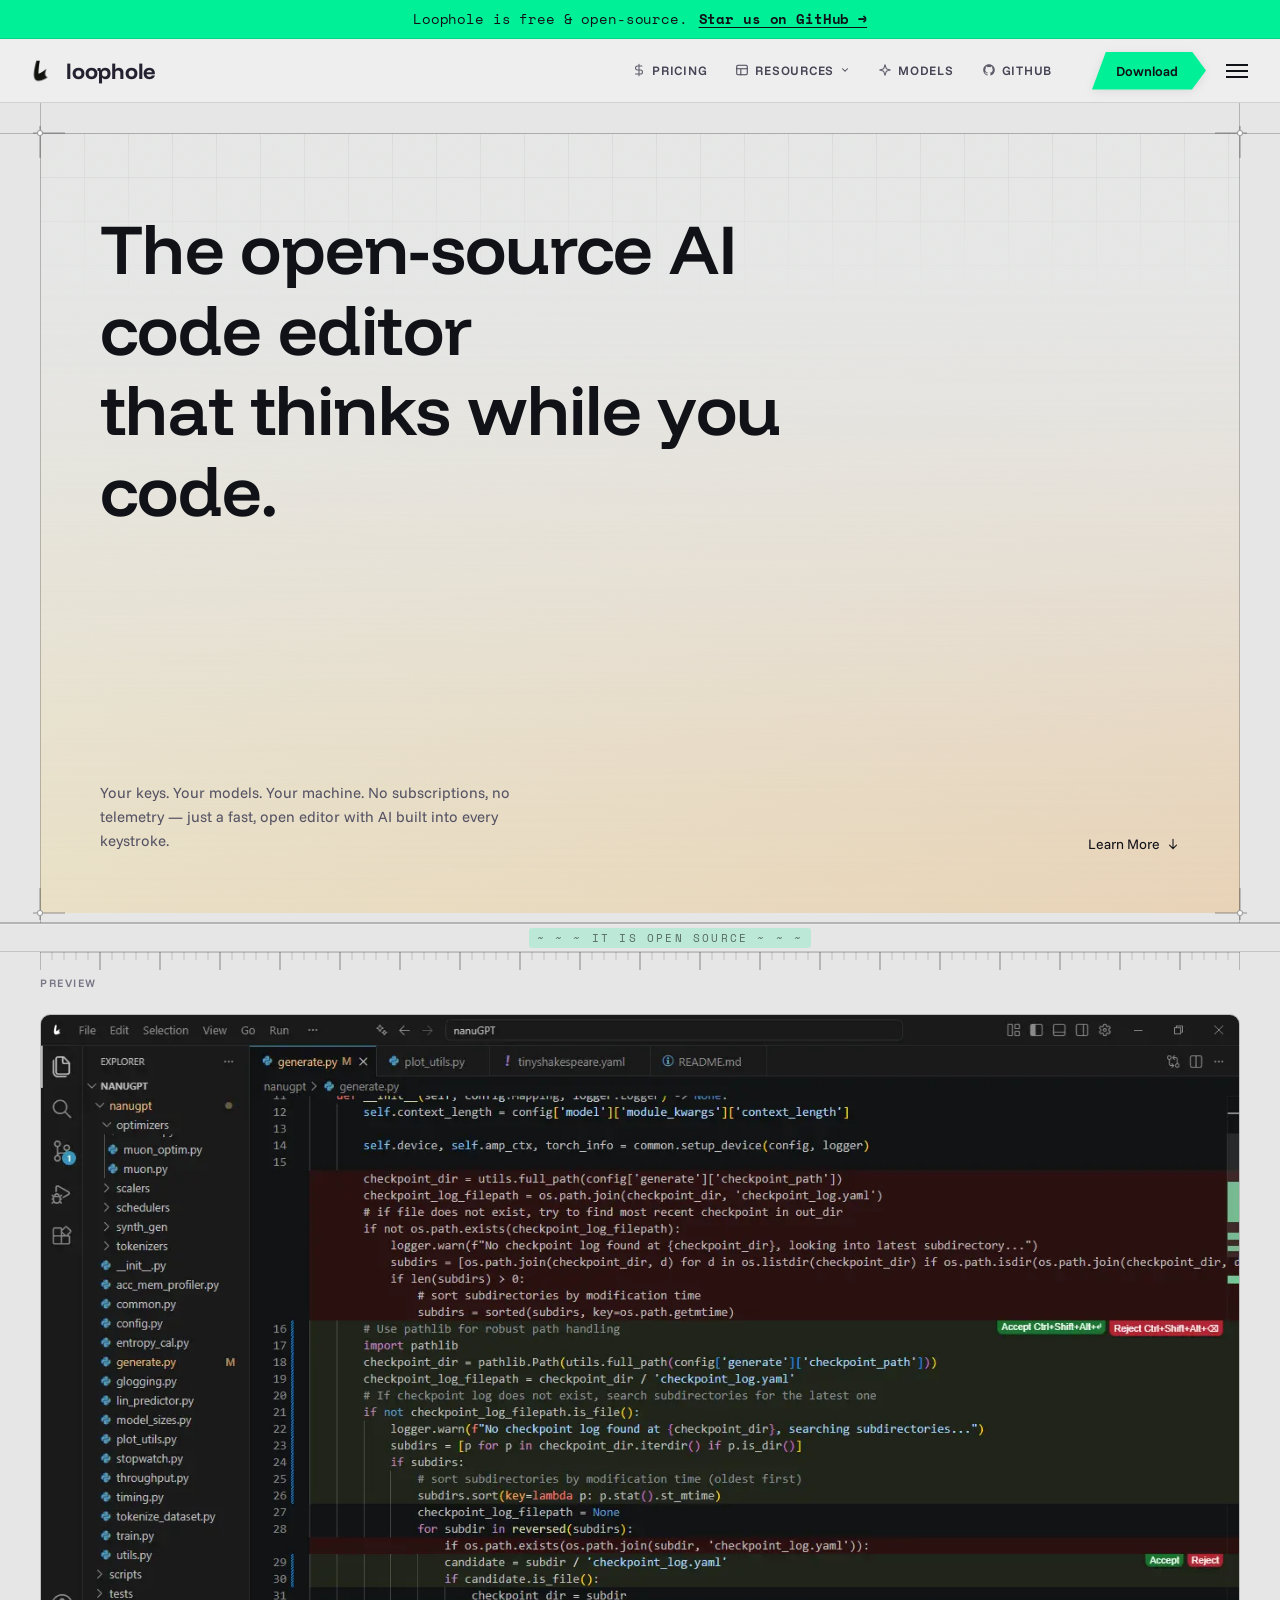
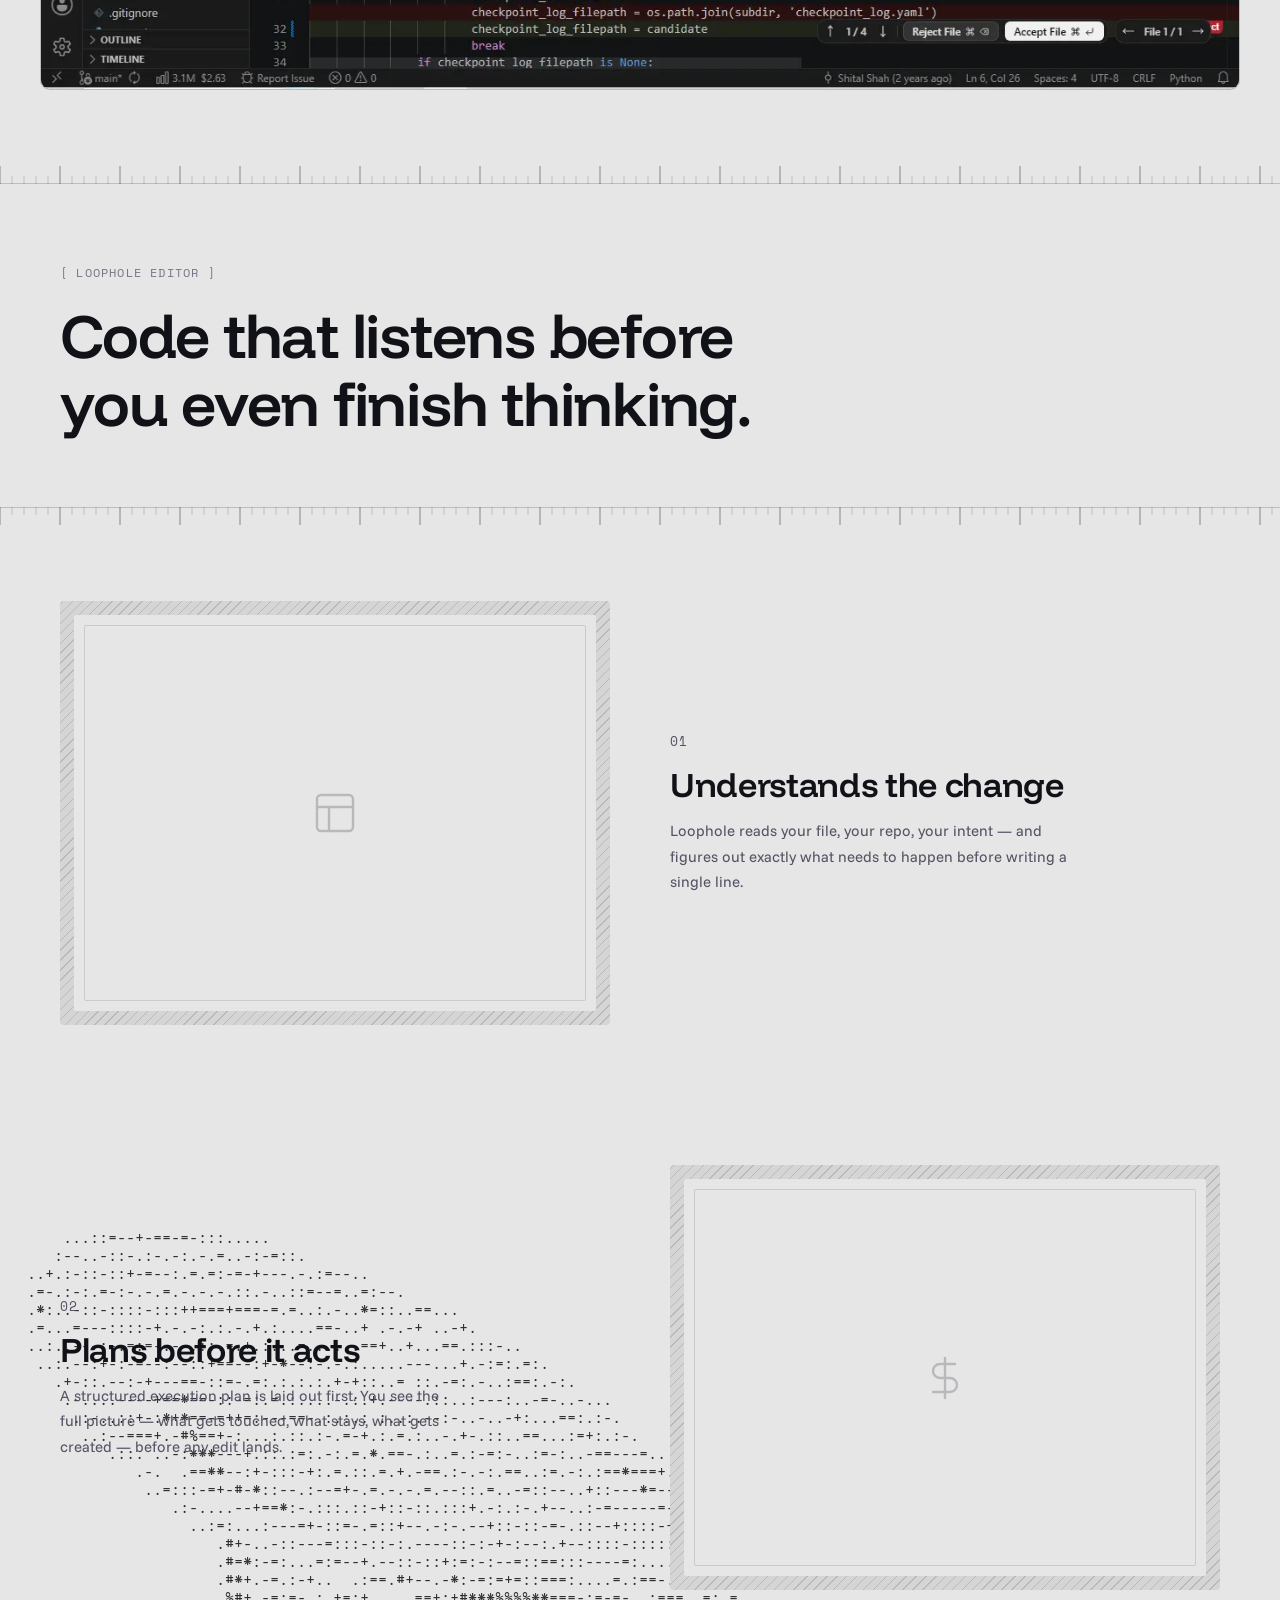
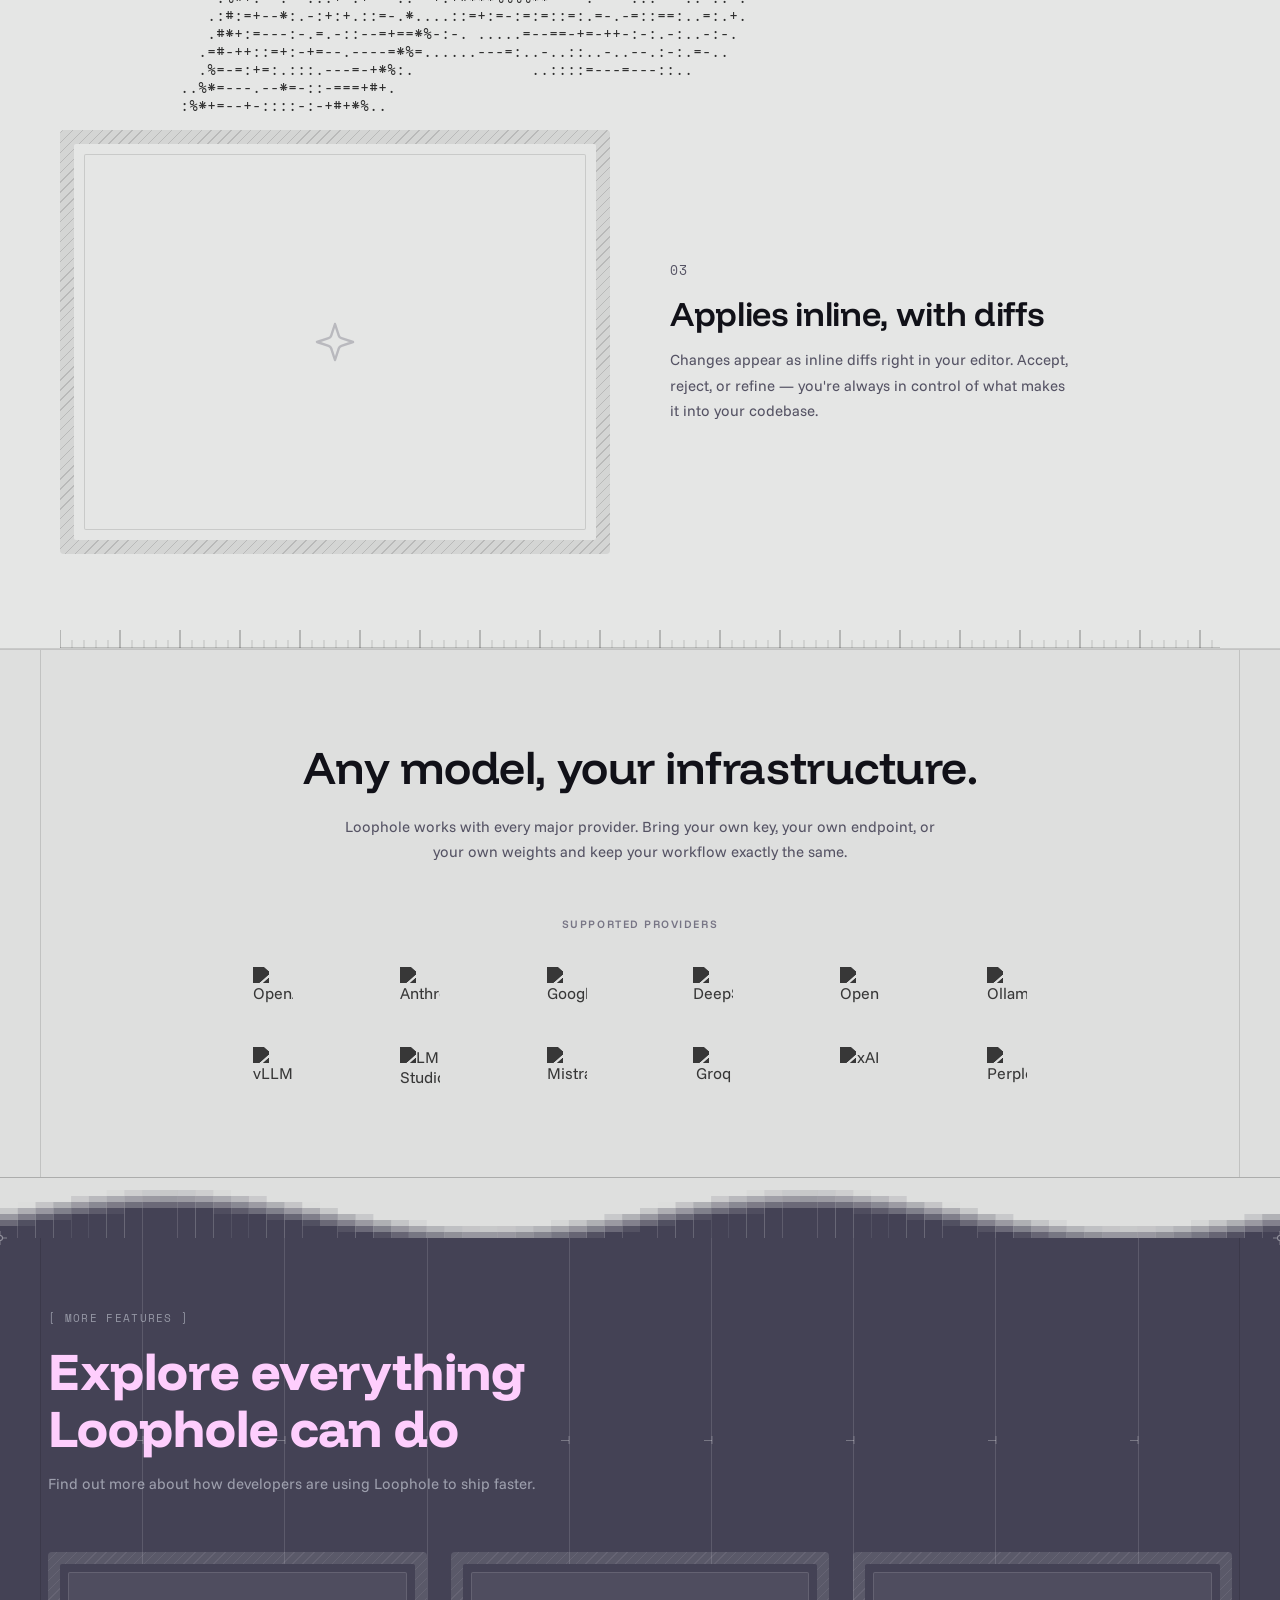
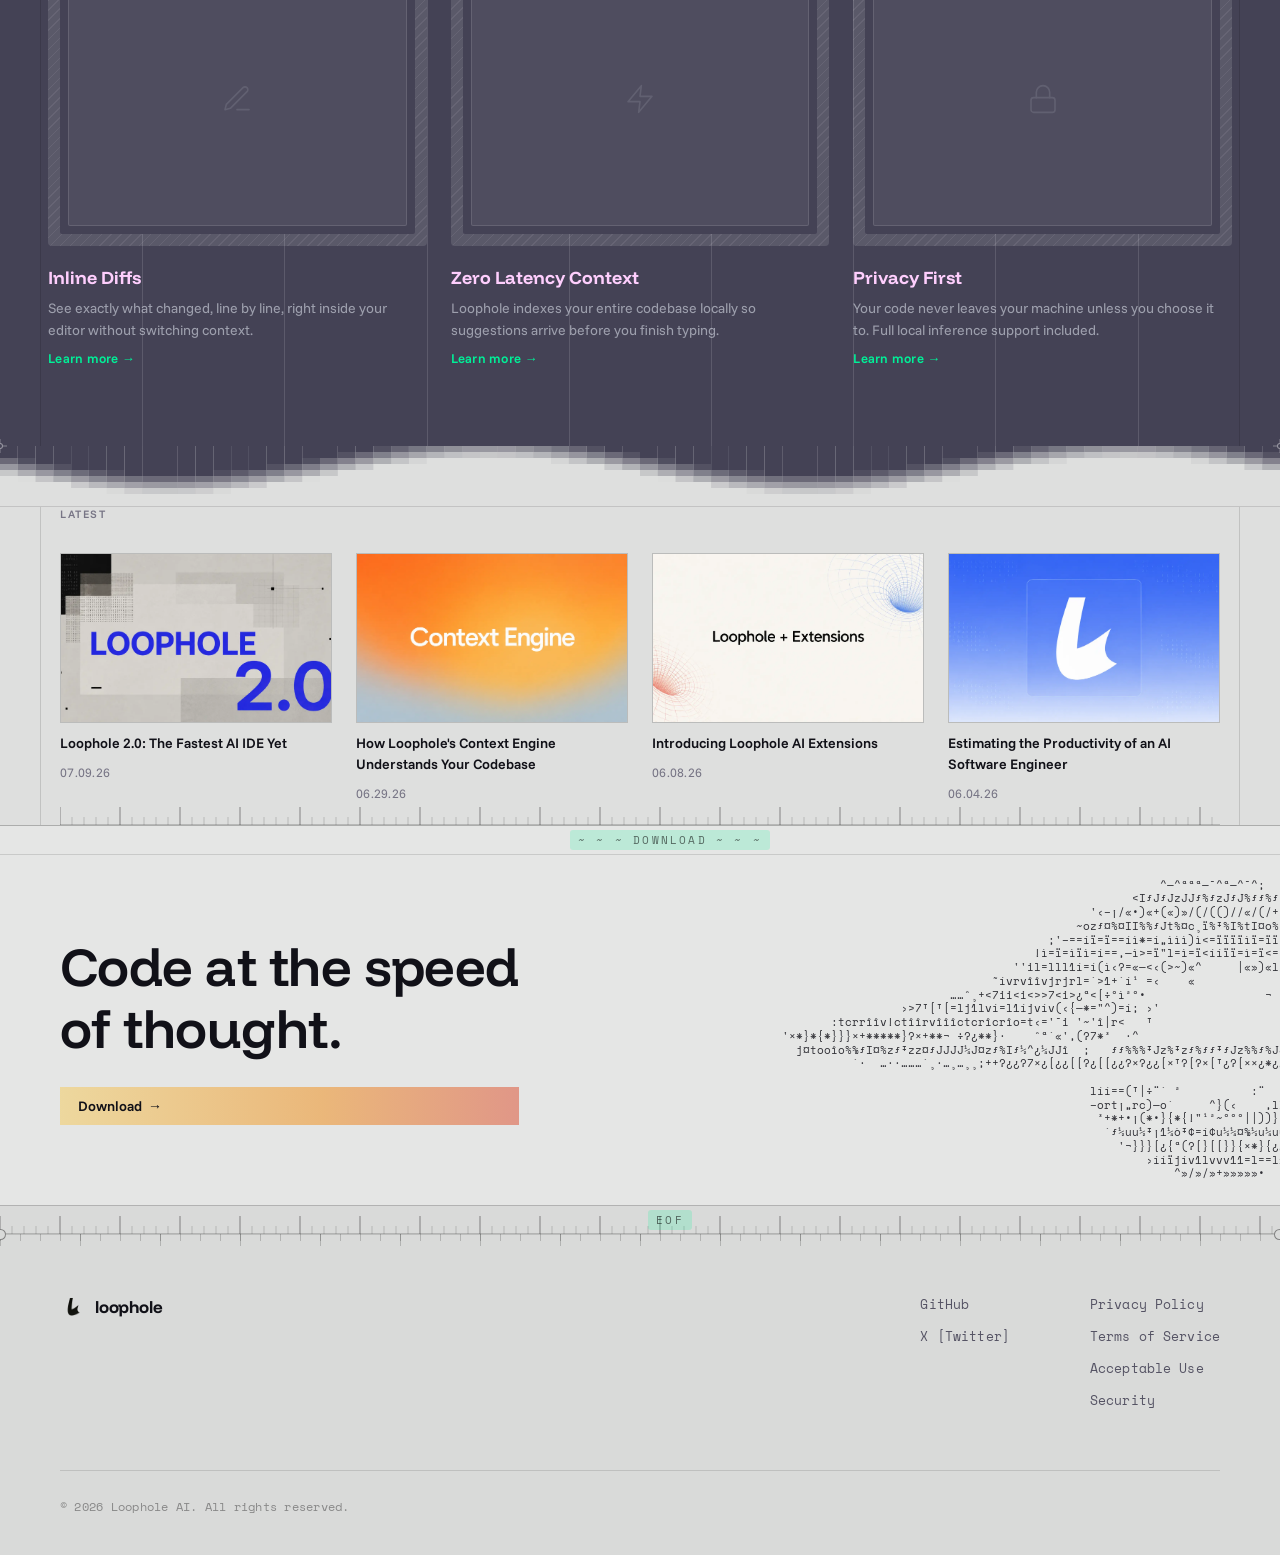
==== index.html @ 291ef9d6 "Last Sync: 2026-08-21 07:03 (Mobile)" ====
<!DOCTYPE html>
<html lang="en">
<head>
<meta charset="UTF-8">
<meta name="viewport" content="width=device-width, initial-scale=1.0">
<title>Loophole — The Open-Source AI Code Editor</title>
<meta name="description" content="Loophole is a free, open-source AI code editor built on top of Void. Inline diffs, Plan & Execution modes, multi-model support, custom rules and skills — no vendor lock-in.">
<link rel="icon" href="assets/logo/logo.png" type="image/png">
    <link rel="preconnect" href="https://fonts.googleapis.com">
<link rel="preconnect" href="https://fonts.gstatic.com" crossorigin>
<link href="https://fonts.googleapis.com/css2?family=Funnel+Display:wght@400;500;600;700&family=Funnel+Sans:ital,wght@0,300;0,400;0,500;0,600;1,400&family=Space+Mono:wght@400;700&display=swap" rel="stylesheet">
<link rel="stylesheet" href="css/global.css">
<link rel="stylesheet" href="css/index.css">
<link rel="stylesheet" href="css/rulers.css">
</head>
<body>

  <header>
    <div class="announce">
      <div class="announce-inner">
        <span>Loophole is free &amp; open-source. <a href="https://github.com/loophole-ai/loophole-ide" target="_blank">Star us on GitHub &rarr;</a></span>
      </div>
    </div>

    <nav>
      <div class="brand">
        <span class="mark">
          <img src="assets/logo/logo.png" alt="Loophole logo">
        </span>
        loophole
      </div>

      <ul class="nav-links">
        <li>
          <a href="pricing.html">
            <svg width="14" height="14" viewBox="0 0 24 24" fill="none" stroke="currentColor" stroke-width="2" stroke-linecap="round" stroke-linejoin="round"><path d="M12 2v20M17 5H9.5a3.5 3.5 0 0 0 0 7h5a3.5 3.5 0 0 1 0 7H6"/></svg>
            PRICING
          </a>
        </li>
        <li class="nav-dropdown">
          <button class="nav-dropdown-toggle" onclick="this.closest('.nav-dropdown').classList.toggle('open')">
            <svg width="14" height="14" viewBox="0 0 24 24" fill="none" stroke="currentColor" stroke-width="1.8" stroke-linecap="round" stroke-linejoin="round"><rect x="3" y="4" width="18" height="16" rx="2"/><path d="M3 10h18M10 10v10"/></svg>
            RESOURCES
            <svg class="chevron" width="10" height="10" viewBox="0 0 24 24" fill="none" stroke="currentColor" stroke-width="2.5" stroke-linecap="round" stroke-linejoin="round"><path d="m6 9 6 6 6-6"/></svg>
          </button>
          <ul class="nav-dropdown-menu">
            <li><a href="blog.html">
              <svg width="12" height="12" viewBox="0 0 24 24" fill="none" stroke="currentColor" stroke-width="2" stroke-linecap="round" stroke-linejoin="round"><path d="M4 6h16M4 12h16M4 18h12"/></svg>
              Blog
            </a></li>
          </ul>
        </li>
        <li>
          <a href="models.html">
            <svg width="14" height="14" viewBox="0 0 24 24" fill="none" stroke="currentColor" stroke-width="1.8" stroke-linecap="round" stroke-linejoin="round"><path d="m12 3-1.9 5.8a2 2 0 0 1-1.3 1.3L3 12l5.8 1.9a2 2 0 0 1 1.3 1.3L12 21l1.9-5.8a2 2 0 0 1 1.3-1.3L21 12l-5.8-1.9a2 2 0 0 1-1.3-1.3z"/></svg>
            MODELS
          </a>
        </li>
        <li>
          <a href="https://github.com/loophole-ai/loophole-ide" target="_blank">
            <svg width="14" height="14" viewBox="0 0 24 24" fill="currentColor"><path d="M12 2C6.477 2 2 6.477 2 12c0 4.418 2.865 8.166 6.839 9.489.5.092.682-.217.682-.482 0-.237-.009-.868-.013-1.703-2.782.604-3.369-1.34-3.369-1.34-.454-1.154-1.11-1.462-1.11-1.462-.908-.62.069-.608.069-.608 1.003.07 1.531 1.03 1.531 1.03.892 1.529 2.341 1.087 2.91.831.092-.646.35-1.086.636-1.336-2.22-.253-4.555-1.11-4.555-4.943 0-1.091.39-1.984 1.029-2.683-.103-.253-.446-1.27.098-2.647 0 0 .84-.269 2.75 1.025A9.578 9.578 0 0 1 12 6.836a9.59 9.59 0 0 1 2.504.337c1.909-1.294 2.747-1.025 2.747-1.025.546 1.377.203 2.394.1 2.647.64.699 1.028 1.592 1.028 2.683 0 3.842-2.339 4.687-4.566 4.935.359.309.678.919.678 1.852 0 1.336-.012 2.415-.012 2.743 0 .267.18.578.688.48C19.138 20.163 22 16.418 22 12c0-5.523-4.477-10-10-10z"/></svg>
            GITHUB
          </a>
        </li>
      </ul>

      <div class="nav-right">
        <div class="cta-group">
          <a href="https://github.com/loophole-ai/loophole-ide/releases" class="btn-signup">Download</a>
        </div>
        <button class="hamburger" aria-label="Menu">
          <span></span><span></span><span></span>
        </button>
      </div>
    </nav>

    <div class="mobile-menu" id="mobileMenu">
      <a href="pricing.html"><svg width="14" height="14" viewBox="0 0 24 24" fill="none" stroke="currentColor" stroke-width="2"><path d="M12 2v20M17 5H9.5a3.5 3.5 0 0 0 0 7h5a3.5 3.5 0 0 1 0 7H6"/></svg> PRICING</a>
      <div class="mob-dropdown">
        <button class="mob-dropdown-toggle" onclick="this.parentElement.classList.toggle('open')">
          <span><svg width="14" height="14" viewBox="0 0 24 24" fill="none" stroke="currentColor" stroke-width="1.8"><rect x="3" y="4" width="18" height="16" rx="2"/><path d="M3 10h18M10 10v10"/></svg> RESOURCES</span>
          <svg class="mob-chevron" width="10" height="10" viewBox="0 0 24 24" fill="none" stroke="currentColor" stroke-width="2.5" stroke-linecap="round" stroke-linejoin="round"><path d="m6 9 6 6 6-6"/></svg>
        </button>
        <div class="mob-dropdown-menu">
          <a href="blog.html"><svg width="12" height="12" viewBox="0 0 24 24" fill="none" stroke="currentColor" stroke-width="2" stroke-linecap="round" stroke-linejoin="round"><path d="M4 6h16M4 12h16M4 18h12"/></svg> Blog</a>
        </div>
      </div>
      <a href="models.html"><svg width="14" height="14" viewBox="0 0 24 24" fill="none" stroke="currentColor" stroke-width="1.8"><path d="m12 3-1.9 5.8a2 2 0 0 1-1.3 1.3L3 12l5.8 1.9a2 2 0 0 1 1.3 1.3L12 21l1.9-5.8a2 2 0 0 1 1.3-1.3L21 12l-5.8-1.9a2 2 0 0 1-1.3-1.3z"/></svg> MODELS</a>
      <a href="https://github.com/loophole-ai/loophole-ide" target="_blank"><svg width="14" height="14" viewBox="0 0 24 24" fill="currentColor"><path d="M12 2C6.477 2 2 6.477 2 12c0 4.418 2.865 8.166 6.839 9.489.5.092.682-.217.682-.482 0-.237-.009-.868-.013-1.703-2.782.604-3.369-1.34-3.369-1.34-.454-1.154-1.11-1.462-1.11-1.462-.908-.62.069-.608.069-.608 1.003.07 1.531 1.03 1.531 1.03.892 1.529 2.341 1.087 2.91.831.092-.646.35-1.086.636-1.336-2.22-.253-4.555-1.11-4.555-4.943 0-1.091.39-1.984 1.029-2.683-.103-.253-.446-1.27.098-2.647 0 0 .84-.269 2.75 1.025A9.578 9.578 0 0 1 12 6.836a9.59 9.59 0 0 1 2.504.337c1.909-1.294 2.747-1.025 2.747-1.025.546 1.377.203 2.394.1 2.647.64.699 1.028 1.592 1.028 2.683 0 3.842-2.339 4.687-4.566 4.935.359.309.678.919.678 1.852 0 1.336-.012 2.415-.012 2.743 0 .267.18.578.688.48C19.138 20.163 22 16.418 22 12c0-5.523-4.477-10-10-10z"/></svg> GITHUB</a>
      <div class="mob-download">
        <a href="https://github.com/loophole-ai/loophole-ide/releases" class="btn-signup">Download</a>
      </div>
    </div>
  </header>

  <main>

    <!-- ═══════════════════════════════════════
         HERO — top ruler canvas
    ════════════════════════════════════════ -->

    <div class="hero-wrapper">
      <section class="hero">

        <!-- Upgraded corner crosshair nodes -->
        <div class="corner-node top-left"><div class="node-dot"></div></div>
        <div class="corner-node top-right"><div class="node-dot"></div></div>
        <div class="corner-node bottom-left"><div class="node-dot"></div></div>
        <div class="corner-node bottom-right"><div class="node-dot"></div></div>

        <div class="hero-glow"></div>
        <div class="grain"></div>
        <div class="grid-bg"></div>

        <div class="hero-content">
          <h1 style="font-size: 70px;">The open-source AI code editor<br>that thinks while you code.</h1>
        </div>

        <div class="hero-footer">
          <p style="color: #555364;">Your keys. Your models. Your machine. No subscriptions, no telemetry — just a fast, open editor with AI built into every keystroke.</p>
          <a href="#" class="learn-more">Learn More
            <svg width="14" height="14" viewBox="0 0 24 24" fill="none" xmlns="http://www.w3.org/2000/svg">
              <path d="M12 4v16m0 0l-6-6m6 6l6-6" stroke="currentColor" stroke-width="1.8" stroke-linecap="round" stroke-linejoin="round"/>
            </svg>
          </a>
        </div>
      </section>
    </div>

    <!-- Hero bottom ruler canvas -->

  </main>


  <!-- ═══════════════════════════════════════
       SECTION TRANSITION: Open Source
  ════════════════════════════════════════ -->
  <div class="section-transition section-transition--dark section-transition--bordered">
    <span class="section-transition__label section-transition__label--highlight">~ ~ ~ IT IS OPEN SOURCE ~ ~ ~</span>
  </div>

  <!-- ═══════════════════════════════════════
       IMAGE SHOWCASE SECTION
  ════════════════════════════════════════ -->
  <section class="image-showcase">
    <canvas class="ruler-canvas image-showcase-ruler" data-dir="h" data-flip="true" data-labels="true"></canvas>
    <div class="image-showcase-inner">
      <div class="image-showcase-label">PREVIEW</div>
      <div class="image-showcase-frame">
        <div class="corner-node top-left"><div class="node-dot"></div></div>
        <div class="corner-node top-right"><div class="node-dot"></div></div>
        <div class="corner-node bottom-left"><div class="node-dot"></div></div>
        <div class="corner-node bottom-right"><div class="node-dot"></div></div>
        <img src="assets/preview/loopholepreview.webp" alt="Loophole IDE Preview" class="showcase-img" />
      </div>
    </div>
  </section>
  <canvas class="ruler-canvas" data-dir="h" data-flip="false" data-labels="true"></canvas>


  <!-- ═══════════════════════════════════════
       SECTION TRANSITION: Loophole Editor
  ════════════════════════════════════════ -->

  <!-- ═══════════════════════════════════════
       LOOPHOLE EDITOR INTRO SECTION
  ════════════════════════════════════════ -->
  <section class="loophole-editor-intro">
    <div class="lei-inner">
      <div class="lei-tag">[ Loophole Editor ]</div>
      <h2 class="lei-heading">Code that listens before you even finish thinking.</h2>
    </div>
  </section>

  <!-- ═══════════════════════════════════════
       HOW IT WORKS — STEPS SECTION
  ════════════════════════════════════════ -->
  <canvas class="ruler-canvas" data-dir="h" data-flip="true" data-labels="true"></canvas>
  <section class="hiw-section">
    <div class="wormhole-logo"></div>
    <div class="hiw-inner">

      <div class="hiw-step">
        <div class="hiw-step-outer">
          <div class="corner-node top-left"><div class="node-dot"></div></div>
          <div class="corner-node top-right"><div class="node-dot"></div></div>
          <div class="corner-node bottom-left"><div class="node-dot"></div></div>
          <div class="corner-node bottom-right"><div class="node-dot"></div></div>
          <div class="hiw-step-frame-gap"><div class="hiw-step-frame">
            <div class="hiw-step-img-placeholder">
              <svg width="48" height="48" viewBox="0 0 24 24" fill="none" stroke="currentColor" stroke-width="1.2" stroke-linecap="round" stroke-linejoin="round" opacity="0.3"><rect x="3" y="3" width="18" height="18" rx="2"/><path d="M3 9h18M9 21V9"/></svg>
            </div>
          </div></div>
        </div>
        <div class="hiw-step-info">
          <div class="hiw-step-num">01</div>
          <h3 class="hiw-step-title">Understands the change</h3>
          <p class="hiw-step-desc">Loophole reads your file, your repo, your intent — and figures out exactly what needs to happen before writing a single line.</p>
        </div>
      </div>
      <div class="hiw-step hiw-step--reverse">
        <div class="hiw-step-outer">
          <div class="corner-node top-left"><div class="node-dot"></div></div>
          <div class="corner-node top-right"><div class="node-dot"></div></div>
          <div class="corner-node bottom-left"><div class="node-dot"></div></div>
          <div class="corner-node bottom-right"><div class="node-dot"></div></div>
          <div class="hiw-step-frame-gap"><div class="hiw-step-frame">
            <div class="hiw-step-img-placeholder">
              <svg width="48" height="48" viewBox="0 0 24 24" fill="none" stroke="currentColor" stroke-width="1.2" stroke-linecap="round" stroke-linejoin="round" opacity="0.3"><path d="M12 2v20M17 5H9.5a3.5 3.5 0 0 0 0 7h5a3.5 3.5 0 0 1 0 7H6"/></svg>
            </div>
          </div></div>
        </div>
        <div class="hiw-step-info">
          <div class="hiw-step-num">02</div>
          <h3 class="hiw-step-title">Plans before it acts</h3>
          <p class="hiw-step-desc">A structured execution plan is laid out first. You see the full picture — what gets touched, what stays, what gets created — before any edit lands.</p>
        </div>
      </div>

      <div class="hiw-step">
        <div class="hiw-step-outer">
          <div class="corner-node top-left"><div class="node-dot"></div></div>
          <div class="corner-node top-right"><div class="node-dot"></div></div>
          <div class="corner-node bottom-left"><div class="node-dot"></div></div>
          <div class="corner-node bottom-right"><div class="node-dot"></div></div>
          <div class="hiw-step-frame-gap"><div class="hiw-step-frame">
            <div class="hiw-step-img-placeholder">
              <svg width="48" height="48" viewBox="0 0 24 24" fill="none" stroke="currentColor" stroke-width="1.2" stroke-linecap="round" stroke-linejoin="round" opacity="0.3"><path d="m12 3-1.9 5.8a2 2 0 0 1-1.3 1.3L3 12l5.8 1.9a2 2 0 0 1 1.3 1.3L12 21l1.9-5.8a2 2 0 0 1 1.3-1.3L21 12l-5.8-1.9a2 2 0 0 1-1.3-1.3z"/></svg>
            </div>
          </div></div>
        </div>
        <div class="hiw-step-info">
          <div class="hiw-step-num">03</div>
          <h3 class="hiw-step-title">Applies inline, with diffs</h3>
          <p class="hiw-step-desc">Changes appear as inline diffs right in your editor. Accept, reject, or refine — you're always in control of what makes it into your codebase.</p>
        </div>
      </div>

    </div>
    <canvas class="ruler-canvas hiw-ruler-bottom" data-dir="h" data-flip="false" data-labels="true"></canvas>
  </section>

  <!-- ═══════════════════════════════════════
       PROVIDERS — ruler canvas on top
  ════════════════════════════════════════ -->


  <section class="providers ruler-frame">
    <h2>Any model, your infrastructure.</h2>
    <p class="subtitle">Loophole works with every major provider. Bring your own key, your own endpoint, or your own weights and keep your workflow exactly the same.</p>
    <div class="providers-label">Supported Providers</div>
    <div class="providers-grid">
      <div class="provider-logo"><img src="https://unpkg.com/@lobehub/icons-static-svg@latest/icons/openai.svg" alt="OpenAI" /></div>
      <div class="provider-logo"><img src="https://unpkg.com/@lobehub/icons-static-svg@latest/icons/anthropic.svg" alt="Anthropic" /></div>
      <div class="provider-logo"><img src="https://unpkg.com/@lobehub/icons-static-svg@latest/icons/gemini.svg" alt="Google" /></div>
      <div class="provider-logo"><img src="https://unpkg.com/@lobehub/icons-static-svg@latest/icons/deepseek.svg" alt="DeepSeek" /></div>
      <div class="provider-logo"><img src="https://unpkg.com/@lobehub/icons-static-svg@latest/icons/openrouter.svg" alt="OpenRouter" /></div>
      <div class="provider-logo"><img src="https://unpkg.com/@lobehub/icons-static-svg@latest/icons/ollama.svg" alt="Ollama" /></div>
      <div class="provider-logo"><img src="https://unpkg.com/@lobehub/icons-static-svg@latest/icons/vllm.svg" alt="vLLM" /></div>
      <div class="provider-logo"><img src="https://unpkg.com/@lobehub/icons-static-svg@latest/icons/lmstudio.svg" alt="LM Studio" /></div>
      <div class="provider-logo"><img src="https://unpkg.com/@lobehub/icons-static-svg@latest/icons/mistral.svg" alt="Mistral" /></div>
      <div class="provider-logo"><img src="https://unpkg.com/@lobehub/icons-static-svg@latest/icons/groq.svg" alt="Groq" /></div>
      <div class="provider-logo"><img src="https://unpkg.com/@lobehub/icons-static-svg@latest/icons/xai.svg" alt="xAI" /></div>
      <div class="provider-logo"><img src="https://unpkg.com/@lobehub/icons-static-svg@latest/icons/perplexity.svg" alt="Perplexity" /></div>
    </div>
  </section>



  <!-- ═══════════════════════════════════════
       MORE FEATURES SECTION
  ════════════════════════════════════════ -->

  <div class="section-dissolve">
    <svg xmlns="http://www.w3.org/2000/svg" viewBox="0 0 1440 60" preserveAspectRatio="none" class="dissolve-svg">
      <rect x="120.0" y="12.0" width="20.0" height="6.0" fill="#444255" opacity="0.03"/><rect x="140.0" y="12.0" width="20.0" height="6.0" fill="#444255" opacity="0.10"/><rect x="160.0" y="12.0" width="20.0" height="6.0" fill="#444255" opacity="0.14"/><rect x="180.0" y="12.0" width="20.0" height="6.0" fill="#444255" opacity="0.15"/><rect x="200.0" y="12.0" width="20.0" height="6.0" fill="#444255" opacity="0.14"/><rect x="220.0" y="12.0" width="20.0" height="6.0" fill="#444255" opacity="0.10"/><rect x="240.0" y="12.0" width="20.0" height="6.0" fill="#444255" opacity="0.03"/><rect x="840.0" y="12.0" width="20.0" height="6.0" fill="#444255" opacity="0.03"/><rect x="860.0" y="12.0" width="20.0" height="6.0" fill="#444255" opacity="0.10"/><rect x="880.0" y="12.0" width="20.0" height="6.0" fill="#444255" opacity="0.14"/><rect x="900.0" y="12.0" width="20.0" height="6.0" fill="#444255" opacity="0.15"/><rect x="920.0" y="12.0" width="20.0" height="6.0" fill="#444255" opacity="0.14"/><rect x="940.0" y="12.0" width="20.0" height="6.0" fill="#444255" opacity="0.10"/><rect x="960.0" y="12.0" width="20.0" height="6.0" fill="#444255" opacity="0.03"/><rect x="80.0" y="18.0" width="20.0" height="6.0" fill="#444255" opacity="0.13"/><rect x="100.0" y="18.0" width="20.0" height="6.0" fill="#444255" opacity="0.24"/><rect x="120.0" y="18.0" width="20.0" height="6.0" fill="#444255" opacity="0.33"/><rect x="140.0" y="18.0" width="20.0" height="6.0" fill="#444255" opacity="0.40"/><rect x="160.0" y="18.0" width="20.0" height="6.0" fill="#444255" opacity="0.44"/><rect x="180.0" y="18.0" width="20.0" height="6.0" fill="#444255" opacity="0.45"/><rect x="200.0" y="18.0" width="20.0" height="6.0" fill="#444255" opacity="0.44"/><rect x="220.0" y="18.0" width="20.0" height="6.0" fill="#444255" opacity="0.40"/><rect x="240.0" y="18.0" width="20.0" height="6.0" fill="#444255" opacity="0.33"/><rect x="260.0" y="18.0" width="20.0" height="6.0" fill="#444255" opacity="0.24"/><rect x="280.0" y="18.0" width="20.0" height="6.0" fill="#444255" opacity="0.13"/><rect x="800.0" y="18.0" width="20.0" height="6.0" fill="#444255" opacity="0.13"/><rect x="820.0" y="18.0" width="20.0" height="6.0" fill="#444255" opacity="0.24"/><rect x="840.0" y="18.0" width="20.0" height="6.0" fill="#444255" opacity="0.33"/><rect x="860.0" y="18.0" width="20.0" height="6.0" fill="#444255" opacity="0.40"/><rect x="880.0" y="18.0" width="20.0" height="6.0" fill="#444255" opacity="0.44"/><rect x="900.0" y="18.0" width="20.0" height="6.0" fill="#444255" opacity="0.45"/><rect x="920.0" y="18.0" width="20.0" height="6.0" fill="#444255" opacity="0.44"/><rect x="940.0" y="18.0" width="20.0" height="6.0" fill="#444255" opacity="0.40"/><rect x="960.0" y="18.0" width="20.0" height="6.0" fill="#444255" opacity="0.33"/><rect x="980.0" y="18.0" width="20.0" height="6.0" fill="#444255" opacity="0.24"/><rect x="1000.0" y="18.0" width="20.0" height="6.0" fill="#444255" opacity="0.13"/><rect x="20.0" y="24.0" width="20.0" height="6.0" fill="#444255" opacity="0.01"/><rect x="40.0" y="24.0" width="20.0" height="6.0" fill="#444255" opacity="0.16"/><rect x="60.0" y="24.0" width="20.0" height="6.0" fill="#444255" opacity="0.30"/><rect x="80.0" y="24.0" width="20.0" height="6.0" fill="#444255" opacity="0.43"/><rect x="100.0" y="24.0" width="20.0" height="6.0" fill="#444255" opacity="0.54"/><rect x="120.0" y="24.0" width="20.0" height="6.0" fill="#444255" opacity="0.63"/><rect x="140.0" y="24.0" width="20.0" height="6.0" fill="#444255" opacity="0.70"/><rect x="160.0" y="24.0" width="20.0" height="6.0" fill="#444255" opacity="0.74"/><rect x="180.0" y="24.0" width="20.0" height="6.0" fill="#444255" opacity="0.75"/><rect x="200.0" y="24.0" width="20.0" height="6.0" fill="#444255" opacity="0.74"/><rect x="220.0" y="24.0" width="20.0" height="6.0" fill="#444255" opacity="0.70"/><rect x="240.0" y="24.0" width="20.0" height="6.0" fill="#444255" opacity="0.63"/><rect x="260.0" y="24.0" width="20.0" height="6.0" fill="#444255" opacity="0.54"/><rect x="280.0" y="24.0" width="20.0" height="6.0" fill="#444255" opacity="0.43"/><rect x="300.0" y="24.0" width="20.0" height="6.0" fill="#444255" opacity="0.30"/><rect x="320.0" y="24.0" width="20.0" height="6.0" fill="#444255" opacity="0.16"/><rect x="340.0" y="24.0" width="20.0" height="6.0" fill="#444255" opacity="0.01"/><rect x="740.0" y="24.0" width="20.0" height="6.0" fill="#444255" opacity="0.01"/><rect x="760.0" y="24.0" width="20.0" height="6.0" fill="#444255" opacity="0.16"/><rect x="780.0" y="24.0" width="20.0" height="6.0" fill="#444255" opacity="0.30"/><rect x="800.0" y="24.0" width="20.0" height="6.0" fill="#444255" opacity="0.43"/><rect x="820.0" y="24.0" width="20.0" height="6.0" fill="#444255" opacity="0.54"/><rect x="840.0" y="24.0" width="20.0" height="6.0" fill="#444255" opacity="0.63"/><rect x="860.0" y="24.0" width="20.0" height="6.0" fill="#444255" opacity="0.70"/><rect x="880.0" y="24.0" width="20.0" height="6.0" fill="#444255" opacity="0.74"/><rect x="900.0" y="24.0" width="20.0" height="6.0" fill="#444255" opacity="0.75"/><rect x="920.0" y="24.0" width="20.0" height="6.0" fill="#444255" opacity="0.74"/><rect x="940.0" y="24.0" width="20.0" height="6.0" fill="#444255" opacity="0.70"/><rect x="960.0" y="24.0" width="20.0" height="6.0" fill="#444255" opacity="0.63"/><rect x="980.0" y="24.0" width="20.0" height="6.0" fill="#444255" opacity="0.54"/><rect x="1000.0" y="24.0" width="20.0" height="6.0" fill="#444255" opacity="0.43"/><rect x="1020.0" y="24.0" width="20.0" height="6.0" fill="#444255" opacity="0.30"/><rect x="1040.0" y="24.0" width="20.0" height="6.0" fill="#444255" opacity="0.16"/><rect x="1060.0" y="24.0" width="20.0" height="6.0" fill="#444255" opacity="0.01"/><rect x="0.0" y="30.0" width="20.0" height="6.0" fill="#444255" opacity="0.15"/><rect x="20.0" y="30.0" width="20.0" height="6.0" fill="#444255" opacity="0.31"/><rect x="40.0" y="30.0" width="20.0" height="6.0" fill="#444255" opacity="0.46"/><rect x="60.0" y="30.0" width="20.0" height="6.0" fill="#444255" opacity="0.60"/><rect x="80.0" y="30.0" width="20.0" height="6.0" fill="#444255" opacity="0.73"/><rect x="100.0" y="30.0" width="20.0" height="6.0" fill="#444255" opacity="0.84"/><rect x="120.0" y="30.0" width="20.0" height="6.0" fill="#444255" opacity="0.93"/><rect x="140.0" y="30.0" width="20.0" height="6.0" fill="#444255" opacity="1.00"/><rect x="160.0" y="30.0" width="20.0" height="6.0" fill="#444255" opacity="1.00"/><rect x="180.0" y="30.0" width="20.0" height="6.0" fill="#444255" opacity="1.00"/><rect x="200.0" y="30.0" width="20.0" height="6.0" fill="#444255" opacity="1.00"/><rect x="220.0" y="30.0" width="20.0" height="6.0" fill="#444255" opacity="1.00"/><rect x="240.0" y="30.0" width="20.0" height="6.0" fill="#444255" opacity="0.93"/><rect x="260.0" y="30.0" width="20.0" height="6.0" fill="#444255" opacity="0.84"/><rect x="280.0" y="30.0" width="20.0" height="6.0" fill="#444255" opacity="0.73"/><rect x="300.0" y="30.0" width="20.0" height="6.0" fill="#444255" opacity="0.60"/><rect x="320.0" y="30.0" width="20.0" height="6.0" fill="#444255" opacity="0.46"/><rect x="340.0" y="30.0" width="20.0" height="6.0" fill="#444255" opacity="0.31"/><rect x="360.0" y="30.0" width="20.0" height="6.0" fill="#444255" opacity="0.15"/><rect x="720.0" y="30.0" width="20.0" height="6.0" fill="#444255" opacity="0.15"/><rect x="740.0" y="30.0" width="20.0" height="6.0" fill="#444255" opacity="0.31"/><rect x="760.0" y="30.0" width="20.0" height="6.0" fill="#444255" opacity="0.46"/><rect x="780.0" y="30.0" width="20.0" height="6.0" fill="#444255" opacity="0.60"/><rect x="800.0" y="30.0" width="20.0" height="6.0" fill="#444255" opacity="0.73"/><rect x="820.0" y="30.0" width="20.0" height="6.0" fill="#444255" opacity="0.84"/><rect x="840.0" y="30.0" width="20.0" height="6.0" fill="#444255" opacity="0.93"/><rect x="860.0" y="30.0" width="20.0" height="6.0" fill="#444255" opacity="1.00"/><rect x="880.0" y="30.0" width="20.0" height="6.0" fill="#444255" opacity="1.00"/><rect x="900.0" y="30.0" width="20.0" height="6.0" fill="#444255" opacity="1.00"/><rect x="920.0" y="30.0" width="20.0" height="6.0" fill="#444255" opacity="1.00"/><rect x="940.0" y="30.0" width="20.0" height="6.0" fill="#444255" opacity="1.00"/><rect x="960.0" y="30.0" width="20.0" height="6.0" fill="#444255" opacity="0.93"/><rect x="980.0" y="30.0" width="20.0" height="6.0" fill="#444255" opacity="0.84"/><rect x="1000.0" y="30.0" width="20.0" height="6.0" fill="#444255" opacity="0.73"/><rect x="1020.0" y="30.0" width="20.0" height="6.0" fill="#444255" opacity="0.60"/><rect x="1040.0" y="30.0" width="20.0" height="6.0" fill="#444255" opacity="0.46"/><rect x="1060.0" y="30.0" width="20.0" height="6.0" fill="#444255" opacity="0.31"/><rect x="1080.0" y="30.0" width="20.0" height="6.0" fill="#444255" opacity="0.15"/><rect x="0.0" y="36.0" width="20.0" height="6.0" fill="#444255" opacity="0.45"/><rect x="20.0" y="36.0" width="20.0" height="6.0" fill="#444255" opacity="0.61"/><rect x="40.0" y="36.0" width="20.0" height="6.0" fill="#444255" opacity="0.76"/><rect x="60.0" y="36.0" width="20.0" height="6.0" fill="#444255" opacity="0.90"/><rect x="80.0" y="36.0" width="20.0" height="6.0" fill="#444255" opacity="1.00"/><rect x="100.0" y="36.0" width="20.0" height="6.0" fill="#444255" opacity="1.00"/><rect x="120.0" y="36.0" width="20.0" height="6.0" fill="#444255" opacity="1.00"/><rect x="140.0" y="36.0" width="20.0" height="6.0" fill="#444255" opacity="1.00"/><rect x="160.0" y="36.0" width="20.0" height="6.0" fill="#444255" opacity="1.00"/><rect x="180.0" y="36.0" width="20.0" height="6.0" fill="#444255" opacity="1.00"/><rect x="200.0" y="36.0" width="20.0" height="6.0" fill="#444255" opacity="1.00"/><rect x="220.0" y="36.0" width="20.0" height="6.0" fill="#444255" opacity="1.00"/><rect x="240.0" y="36.0" width="20.0" height="6.0" fill="#444255" opacity="1.00"/><rect x="260.0" y="36.0" width="20.0" height="6.0" fill="#444255" opacity="1.00"/><rect x="280.0" y="36.0" width="20.0" height="6.0" fill="#444255" opacity="1.00"/><rect x="300.0" y="36.0" width="20.0" height="6.0" fill="#444255" opacity="0.90"/><rect x="320.0" y="36.0" width="20.0" height="6.0" fill="#444255" opacity="0.76"/><rect x="340.0" y="36.0" width="20.0" height="6.0" fill="#444255" opacity="0.61"/><rect x="360.0" y="36.0" width="20.0" height="6.0" fill="#444255" opacity="0.45"/><rect x="380.0" y="36.0" width="20.0" height="6.0" fill="#444255" opacity="0.29"/><rect x="400.0" y="36.0" width="20.0" height="6.0" fill="#444255" opacity="0.14"/><rect x="680.0" y="36.0" width="20.0" height="6.0" fill="#444255" opacity="0.14"/><rect x="700.0" y="36.0" width="20.0" height="6.0" fill="#444255" opacity="0.29"/><rect x="720.0" y="36.0" width="20.0" height="6.0" fill="#444255" opacity="0.45"/><rect x="740.0" y="36.0" width="20.0" height="6.0" fill="#444255" opacity="0.61"/><rect x="760.0" y="36.0" width="20.0" height="6.0" fill="#444255" opacity="0.76"/><rect x="780.0" y="36.0" width="20.0" height="6.0" fill="#444255" opacity="0.90"/><rect x="800.0" y="36.0" width="20.0" height="6.0" fill="#444255" opacity="1.00"/><rect x="820.0" y="36.0" width="20.0" height="6.0" fill="#444255" opacity="1.00"/><rect x="840.0" y="36.0" width="20.0" height="6.0" fill="#444255" opacity="1.00"/><rect x="860.0" y="36.0" width="20.0" height="6.0" fill="#444255" opacity="1.00"/><rect x="880.0" y="36.0" width="20.0" height="6.0" fill="#444255" opacity="1.00"/><rect x="900.0" y="36.0" width="20.0" height="6.0" fill="#444255" opacity="1.00"/><rect x="920.0" y="36.0" width="20.0" height="6.0" fill="#444255" opacity="1.00"/><rect x="940.0" y="36.0" width="20.0" height="6.0" fill="#444255" opacity="1.00"/><rect x="960.0" y="36.0" width="20.0" height="6.0" fill="#444255" opacity="1.00"/><rect x="980.0" y="36.0" width="20.0" height="6.0" fill="#444255" opacity="1.00"/><rect x="1000.0" y="36.0" width="20.0" height="6.0" fill="#444255" opacity="1.00"/><rect x="1020.0" y="36.0" width="20.0" height="6.0" fill="#444255" opacity="0.90"/><rect x="1040.0" y="36.0" width="20.0" height="6.0" fill="#444255" opacity="0.76"/><rect x="1060.0" y="36.0" width="20.0" height="6.0" fill="#444255" opacity="0.61"/><rect x="1080.0" y="36.0" width="20.0" height="6.0" fill="#444255" opacity="0.45"/><rect x="1100.0" y="36.0" width="20.0" height="6.0" fill="#444255" opacity="0.29"/><rect x="1120.0" y="36.0" width="20.0" height="6.0" fill="#444255" opacity="0.14"/><rect x="1140.0" y="36.0" width="20.0" height="6.0" fill="#444255" opacity="0.00"/><rect x="1400.0" y="36.0" width="20.0" height="6.0" fill="#444255" opacity="0.14"/><rect x="1420.0" y="36.0" width="20.0" height="6.0" fill="#444255" opacity="0.29"/><rect x="0.0" y="42.0" width="20.0" height="6.0" fill="#444255" opacity="0.75"/><rect x="20.0" y="42.0" width="20.0" height="6.0" fill="#444255" opacity="0.91"/><rect x="40.0" y="42.0" width="20.0" height="6.0" fill="#444255" opacity="1.00"/><rect x="60.0" y="42.0" width="20.0" height="6.0" fill="#444255" opacity="1.00"/><rect x="80.0" y="42.0" width="20.0" height="6.0" fill="#444255" opacity="1.00"/><rect x="100.0" y="42.0" width="20.0" height="6.0" fill="#444255" opacity="1.00"/><rect x="120.0" y="42.0" width="20.0" height="6.0" fill="#444255" opacity="1.00"/><rect x="140.0" y="42.0" width="20.0" height="6.0" fill="#444255" opacity="1.00"/><rect x="160.0" y="42.0" width="20.0" height="6.0" fill="#444255" opacity="1.00"/><rect x="180.0" y="42.0" width="20.0" height="6.0" fill="#444255" opacity="1.00"/><rect x="200.0" y="42.0" width="20.0" height="6.0" fill="#444255" opacity="1.00"/><rect x="220.0" y="42.0" width="20.0" height="6.0" fill="#444255" opacity="1.00"/><rect x="240.0" y="42.0" width="20.0" height="6.0" fill="#444255" opacity="1.00"/><rect x="260.0" y="42.0" width="20.0" height="6.0" fill="#444255" opacity="1.00"/><rect x="280.0" y="42.0" width="20.0" height="6.0" fill="#444255" opacity="1.00"/><rect x="300.0" y="42.0" width="20.0" height="6.0" fill="#444255" opacity="1.00"/><rect x="320.0" y="42.0" width="20.0" height="6.0" fill="#444255" opacity="1.00"/><rect x="340.0" y="42.0" width="20.0" height="6.0" fill="#444255" opacity="0.91"/><rect x="360.0" y="42.0" width="20.0" height="6.0" fill="#444255" opacity="0.75"/><rect x="380.0" y="42.0" width="20.0" height="6.0" fill="#444255" opacity="0.59"/><rect x="400.0" y="42.0" width="20.0" height="6.0" fill="#444255" opacity="0.44"/><rect x="420.0" y="42.0" width="20.0" height="6.0" fill="#444255" opacity="0.30"/><rect x="440.0" y="42.0" width="20.0" height="6.0" fill="#444255" opacity="0.17"/><rect x="460.0" y="42.0" width="20.0" height="6.0" fill="#444255" opacity="0.06"/><rect x="620.0" y="42.0" width="20.0" height="6.0" fill="#444255" opacity="0.06"/><rect x="640.0" y="42.0" width="20.0" height="6.0" fill="#444255" opacity="0.17"/><rect x="660.0" y="42.0" width="20.0" height="6.0" fill="#444255" opacity="0.30"/><rect x="680.0" y="42.0" width="20.0" height="6.0" fill="#444255" opacity="0.44"/><rect x="700.0" y="42.0" width="20.0" height="6.0" fill="#444255" opacity="0.59"/><rect x="720.0" y="42.0" width="20.0" height="6.0" fill="#444255" opacity="0.75"/><rect x="740.0" y="42.0" width="20.0" height="6.0" fill="#444255" opacity="0.91"/><rect x="760.0" y="42.0" width="20.0" height="6.0" fill="#444255" opacity="1.00"/><rect x="780.0" y="42.0" width="20.0" height="6.0" fill="#444255" opacity="1.00"/><rect x="800.0" y="42.0" width="20.0" height="6.0" fill="#444255" opacity="1.00"/><rect x="820.0" y="42.0" width="20.0" height="6.0" fill="#444255" opacity="1.00"/><rect x="840.0" y="42.0" width="20.0" height="6.0" fill="#444255" opacity="1.00"/><rect x="860.0" y="42.0" width="20.0" height="6.0" fill="#444255" opacity="1.00"/><rect x="880.0" y="42.0" width="20.0" height="6.0" fill="#444255" opacity="1.00"/><rect x="900.0" y="42.0" width="20.0" height="6.0" fill="#444255" opacity="1.00"/><rect x="920.0" y="42.0" width="20.0" height="6.0" fill="#444255" opacity="1.00"/><rect x="940.0" y="42.0" width="20.0" height="6.0" fill="#444255" opacity="1.00"/><rect x="960.0" y="42.0" width="20.0" height="6.0" fill="#444255" opacity="1.00"/><rect x="980.0" y="42.0" width="20.0" height="6.0" fill="#444255" opacity="1.00"/><rect x="1000.0" y="42.0" width="20.0" height="6.0" fill="#444255" opacity="1.00"/><rect x="1020.0" y="42.0" width="20.0" height="6.0" fill="#444255" opacity="1.00"/><rect x="1040.0" y="42.0" width="20.0" height="6.0" fill="#444255" opacity="1.00"/><rect x="1060.0" y="42.0" width="20.0" height="6.0" fill="#444255" opacity="0.91"/><rect x="1080.0" y="42.0" width="20.0" height="6.0" fill="#444255" opacity="0.75"/><rect x="1100.0" y="42.0" width="20.0" height="6.0" fill="#444255" opacity="0.59"/><rect x="1120.0" y="42.0" width="20.0" height="6.0" fill="#444255" opacity="0.44"/><rect x="1140.0" y="42.0" width="20.0" height="6.0" fill="#444255" opacity="0.30"/><rect x="1160.0" y="42.0" width="20.0" height="6.0" fill="#444255" opacity="0.17"/><rect x="1180.0" y="42.0" width="20.0" height="6.0" fill="#444255" opacity="0.06"/><rect x="1340.0" y="42.0" width="20.0" height="6.0" fill="#444255" opacity="0.06"/><rect x="1360.0" y="42.0" width="20.0" height="6.0" fill="#444255" opacity="0.17"/><rect x="1380.0" y="42.0" width="20.0" height="6.0" fill="#444255" opacity="0.30"/><rect x="1400.0" y="42.0" width="20.0" height="6.0" fill="#444255" opacity="0.44"/><rect x="1420.0" y="42.0" width="20.0" height="6.0" fill="#444255" opacity="0.59"/><rect x="0.0" y="48.0" width="20.0" height="6.0" fill="#444255" opacity="1.00"/><rect x="20.0" y="48.0" width="20.0" height="6.0" fill="#444255" opacity="1.00"/><rect x="40.0" y="48.0" width="20.0" height="6.0" fill="#444255" opacity="1.00"/><rect x="60.0" y="48.0" width="20.0" height="6.0" fill="#444255" opacity="1.00"/><rect x="80.0" y="48.0" width="20.0" height="6.0" fill="#444255" opacity="1.00"/><rect x="100.0" y="48.0" width="20.0" height="6.0" fill="#444255" opacity="1.00"/><rect x="120.0" y="48.0" width="20.0" height="6.0" fill="#444255" opacity="1.00"/><rect x="140.0" y="48.0" width="20.0" height="6.0" fill="#444255" opacity="1.00"/><rect x="160.0" y="48.0" width="20.0" height="6.0" fill="#444255" opacity="1.00"/><rect x="180.0" y="48.0" width="20.0" height="6.0" fill="#444255" opacity="1.00"/><rect x="200.0" y="48.0" width="20.0" height="6.0" fill="#444255" opacity="1.00"/><rect x="220.0" y="48.0" width="20.0" height="6.0" fill="#444255" opacity="1.00"/><rect x="240.0" y="48.0" width="20.0" height="6.0" fill="#444255" opacity="1.00"/><rect x="260.0" y="48.0" width="20.0" height="6.0" fill="#444255" opacity="1.00"/><rect x="280.0" y="48.0" width="20.0" height="6.0" fill="#444255" opacity="1.00"/><rect x="300.0" y="48.0" width="20.0" height="6.0" fill="#444255" opacity="1.00"/><rect x="320.0" y="48.0" width="20.0" height="6.0" fill="#444255" opacity="1.00"/><rect x="340.0" y="48.0" width="20.0" height="6.0" fill="#444255" opacity="1.00"/><rect x="360.0" y="48.0" width="20.0" height="6.0" fill="#444255" opacity="1.00"/><rect x="380.0" y="48.0" width="20.0" height="6.0" fill="#444255" opacity="0.89"/><rect x="400.0" y="48.0" width="20.0" height="6.0" fill="#444255" opacity="0.74"/><rect x="420.0" y="48.0" width="20.0" height="6.0" fill="#444255" opacity="0.60"/><rect x="440.0" y="48.0" width="20.0" height="6.0" fill="#444255" opacity="0.47"/><rect x="460.0" y="48.0" width="20.0" height="6.0" fill="#444255" opacity="0.36"/><rect x="480.0" y="48.0" width="20.0" height="6.0" fill="#444255" opacity="0.27"/><rect x="500.0" y="48.0" width="20.0" height="6.0" fill="#444255" opacity="0.20"/><rect x="520.0" y="48.0" width="20.0" height="6.0" fill="#444255" opacity="0.16"/><rect x="540.0" y="48.0" width="20.0" height="6.0" fill="#444255" opacity="0.15"/><rect x="560.0" y="48.0" width="20.0" height="6.0" fill="#444255" opacity="0.16"/><rect x="580.0" y="48.0" width="20.0" height="6.0" fill="#444255" opacity="0.20"/><rect x="600.0" y="48.0" width="20.0" height="6.0" fill="#444255" opacity="0.27"/><rect x="620.0" y="48.0" width="20.0" height="6.0" fill="#444255" opacity="0.36"/><rect x="640.0" y="48.0" width="20.0" height="6.0" fill="#444255" opacity="0.47"/><rect x="660.0" y="48.0" width="20.0" height="6.0" fill="#444255" opacity="0.60"/><rect x="680.0" y="48.0" width="20.0" height="6.0" fill="#444255" opacity="0.74"/><rect x="700.0" y="48.0" width="20.0" height="6.0" fill="#444255" opacity="0.89"/><rect x="720.0" y="48.0" width="20.0" height="6.0" fill="#444255" opacity="1.00"/><rect x="740.0" y="48.0" width="20.0" height="6.0" fill="#444255" opacity="1.00"/><rect x="760.0" y="48.0" width="20.0" height="6.0" fill="#444255" opacity="1.00"/><rect x="780.0" y="48.0" width="20.0" height="6.0" fill="#444255" opacity="1.00"/><rect x="800.0" y="48.0" width="20.0" height="6.0" fill="#444255" opacity="1.00"/><rect x="820.0" y="48.0" width="20.0" height="6.0" fill="#444255" opacity="1.00"/><rect x="840.0" y="48.0" width="20.0" height="6.0" fill="#444255" opacity="1.00"/><rect x="860.0" y="48.0" width="20.0" height="6.0" fill="#444255" opacity="1.00"/><rect x="880.0" y="48.0" width="20.0" height="6.0" fill="#444255" opacity="1.00"/><rect x="900.0" y="48.0" width="20.0" height="6.0" fill="#444255" opacity="1.00"/><rect x="920.0" y="48.0" width="20.0" height="6.0" fill="#444255" opacity="1.00"/><rect x="940.0" y="48.0" width="20.0" height="6.0" fill="#444255" opacity="1.00"/><rect x="960.0" y="48.0" width="20.0" height="6.0" fill="#444255" opacity="1.00"/><rect x="980.0" y="48.0" width="20.0" height="6.0" fill="#444255" opacity="1.00"/><rect x="1000.0" y="48.0" width="20.0" height="6.0" fill="#444255" opacity="1.00"/><rect x="1020.0" y="48.0" width="20.0" height="6.0" fill="#444255" opacity="1.00"/><rect x="1040.0" y="48.0" width="20.0" height="6.0" fill="#444255" opacity="1.00"/><rect x="1060.0" y="48.0" width="20.0" height="6.0" fill="#444255" opacity="1.00"/><rect x="1080.0" y="48.0" width="20.0" height="6.0" fill="#444255" opacity="1.00"/><rect x="1100.0" y="48.0" width="20.0" height="6.0" fill="#444255" opacity="0.89"/><rect x="1120.0" y="48.0" width="20.0" height="6.0" fill="#444255" opacity="0.74"/><rect x="1140.0" y="48.0" width="20.0" height="6.0" fill="#444255" opacity="0.60"/><rect x="1160.0" y="48.0" width="20.0" height="6.0" fill="#444255" opacity="0.47"/><rect x="1180.0" y="48.0" width="20.0" height="6.0" fill="#444255" opacity="0.36"/><rect x="1200.0" y="48.0" width="20.0" height="6.0" fill="#444255" opacity="0.27"/><rect x="1220.0" y="48.0" width="20.0" height="6.0" fill="#444255" opacity="0.20"/><rect x="1240.0" y="48.0" width="20.0" height="6.0" fill="#444255" opacity="0.16"/><rect x="1260.0" y="48.0" width="20.0" height="6.0" fill="#444255" opacity="0.15"/><rect x="1280.0" y="48.0" width="20.0" height="6.0" fill="#444255" opacity="0.16"/><rect x="1300.0" y="48.0" width="20.0" height="6.0" fill="#444255" opacity="0.20"/><rect x="1320.0" y="48.0" width="20.0" height="6.0" fill="#444255" opacity="0.27"/><rect x="1340.0" y="48.0" width="20.0" height="6.0" fill="#444255" opacity="0.36"/><rect x="1360.0" y="48.0" width="20.0" height="6.0" fill="#444255" opacity="0.47"/><rect x="1380.0" y="48.0" width="20.0" height="6.0" fill="#444255" opacity="0.60"/><rect x="1400.0" y="48.0" width="20.0" height="6.0" fill="#444255" opacity="0.74"/><rect x="1420.0" y="48.0" width="20.0" height="6.0" fill="#444255" opacity="0.89"/><rect x="0.0" y="54.0" width="20.0" height="6.0" fill="#444255" opacity="1.00"/><rect x="20.0" y="54.0" width="20.0" height="6.0" fill="#444255" opacity="1.00"/><rect x="40.0" y="54.0" width="20.0" height="6.0" fill="#444255" opacity="1.00"/><rect x="60.0" y="54.0" width="20.0" height="6.0" fill="#444255" opacity="1.00"/><rect x="80.0" y="54.0" width="20.0" height="6.0" fill="#444255" opacity="1.00"/><rect x="100.0" y="54.0" width="20.0" height="6.0" fill="#444255" opacity="1.00"/><rect x="120.0" y="54.0" width="20.0" height="6.0" fill="#444255" opacity="1.00"/><rect x="140.0" y="54.0" width="20.0" height="6.0" fill="#444255" opacity="1.00"/><rect x="160.0" y="54.0" width="20.0" height="6.0" fill="#444255" opacity="1.00"/><rect x="180.0" y="54.0" width="20.0" height="6.0" fill="#444255" opacity="1.00"/><rect x="200.0" y="54.0" width="20.0" height="6.0" fill="#444255" opacity="1.00"/><rect x="220.0" y="54.0" width="20.0" height="6.0" fill="#444255" opacity="1.00"/><rect x="240.0" y="54.0" width="20.0" height="6.0" fill="#444255" opacity="1.00"/><rect x="260.0" y="54.0" width="20.0" height="6.0" fill="#444255" opacity="1.00"/><rect x="280.0" y="54.0" width="20.0" height="6.0" fill="#444255" opacity="1.00"/><rect x="300.0" y="54.0" width="20.0" height="6.0" fill="#444255" opacity="1.00"/><rect x="320.0" y="54.0" width="20.0" height="6.0" fill="#444255" opacity="1.00"/><rect x="340.0" y="54.0" width="20.0" height="6.0" fill="#444255" opacity="1.00"/><rect x="360.0" y="54.0" width="20.0" height="6.0" fill="#444255" opacity="1.00"/><rect x="380.0" y="54.0" width="20.0" height="6.0" fill="#444255" opacity="1.00"/><rect x="400.0" y="54.0" width="20.0" height="6.0" fill="#444255" opacity="1.00"/><rect x="420.0" y="54.0" width="20.0" height="6.0" fill="#444255" opacity="0.90"/><rect x="440.0" y="54.0" width="20.0" height="6.0" fill="#444255" opacity="0.77"/><rect x="460.0" y="54.0" width="20.0" height="6.0" fill="#444255" opacity="0.66"/><rect x="480.0" y="54.0" width="20.0" height="6.0" fill="#444255" opacity="0.57"/><rect x="500.0" y="54.0" width="20.0" height="6.0" fill="#444255" opacity="0.50"/><rect x="520.0" y="54.0" width="20.0" height="6.0" fill="#444255" opacity="0.46"/><rect x="540.0" y="54.0" width="20.0" height="6.0" fill="#444255" opacity="0.45"/><rect x="560.0" y="54.0" width="20.0" height="6.0" fill="#444255" opacity="0.46"/><rect x="580.0" y="54.0" width="20.0" height="6.0" fill="#444255" opacity="0.50"/><rect x="600.0" y="54.0" width="20.0" height="6.0" fill="#444255" opacity="0.57"/><rect x="620.0" y="54.0" width="20.0" height="6.0" fill="#444255" opacity="0.66"/><rect x="640.0" y="54.0" width="20.0" height="6.0" fill="#444255" opacity="0.77"/><rect x="660.0" y="54.0" width="20.0" height="6.0" fill="#444255" opacity="0.90"/><rect x="680.0" y="54.0" width="20.0" height="6.0" fill="#444255" opacity="1.00"/><rect x="700.0" y="54.0" width="20.0" height="6.0" fill="#444255" opacity="1.00"/><rect x="720.0" y="54.0" width="20.0" height="6.0" fill="#444255" opacity="1.00"/><rect x="740.0" y="54.0" width="20.0" height="6.0" fill="#444255" opacity="1.00"/><rect x="760.0" y="54.0" width="20.0" height="6.0" fill="#444255" opacity="1.00"/><rect x="780.0" y="54.0" width="20.0" height="6.0" fill="#444255" opacity="1.00"/><rect x="800.0" y="54.0" width="20.0" height="6.0" fill="#444255" opacity="1.00"/><rect x="820.0" y="54.0" width="20.0" height="6.0" fill="#444255" opacity="1.00"/><rect x="840.0" y="54.0" width="20.0" height="6.0" fill="#444255" opacity="1.00"/><rect x="860.0" y="54.0" width="20.0" height="6.0" fill="#444255" opacity="1.00"/><rect x="880.0" y="54.0" width="20.0" height="6.0" fill="#444255" opacity="1.00"/><rect x="900.0" y="54.0" width="20.0" height="6.0" fill="#444255" opacity="1.00"/><rect x="920.0" y="54.0" width="20.0" height="6.0" fill="#444255" opacity="1.00"/><rect x="940.0" y="54.0" width="20.0" height="6.0" fill="#444255" opacity="1.00"/><rect x="960.0" y="54.0" width="20.0" height="6.0" fill="#444255" opacity="1.00"/><rect x="980.0" y="54.0" width="20.0" height="6.0" fill="#444255" opacity="1.00"/><rect x="1000.0" y="54.0" width="20.0" height="6.0" fill="#444255" opacity="1.00"/><rect x="1020.0" y="54.0" width="20.0" height="6.0" fill="#444255" opacity="1.00"/><rect x="1040.0" y="54.0" width="20.0" height="6.0" fill="#444255" opacity="1.00"/><rect x="1060.0" y="54.0" width="20.0" height="6.0" fill="#444255" opacity="1.00"/><rect x="1080.0" y="54.0" width="20.0" height="6.0" fill="#444255" opacity="1.00"/><rect x="1100.0" y="54.0" width="20.0" height="6.0" fill="#444255" opacity="1.00"/><rect x="1120.0" y="54.0" width="20.0" height="6.0" fill="#444255" opacity="1.00"/><rect x="1140.0" y="54.0" width="20.0" height="6.0" fill="#444255" opacity="0.90"/><rect x="1160.0" y="54.0" width="20.0" height="6.0" fill="#444255" opacity="0.77"/><rect x="1180.0" y="54.0" width="20.0" height="6.0" fill="#444255" opacity="0.66"/><rect x="1200.0" y="54.0" width="20.0" height="6.0" fill="#444255" opacity="0.57"/><rect x="1220.0" y="54.0" width="20.0" height="6.0" fill="#444255" opacity="0.50"/><rect x="1240.0" y="54.0" width="20.0" height="6.0" fill="#444255" opacity="0.46"/><rect x="1260.0" y="54.0" width="20.0" height="6.0" fill="#444255" opacity="0.45"/><rect x="1280.0" y="54.0" width="20.0" height="6.0" fill="#444255" opacity="0.46"/><rect x="1300.0" y="54.0" width="20.0" height="6.0" fill="#444255" opacity="0.50"/><rect x="1320.0" y="54.0" width="20.0" height="6.0" fill="#444255" opacity="0.57"/><rect x="1340.0" y="54.0" width="20.0" height="6.0" fill="#444255" opacity="0.66"/><rect x="1360.0" y="54.0" width="20.0" height="6.0" fill="#444255" opacity="0.77"/><rect x="1380.0" y="54.0" width="20.0" height="6.0" fill="#444255" opacity="0.90"/><rect x="1400.0" y="54.0" width="20.0" height="6.0" fill="#444255" opacity="1.00"/><rect x="1420.0" y="54.0" width="20.0" height="6.0" fill="#444255" opacity="1.00"/>
    </svg>
  </div>

  <div class="mf-wrapper">
  <section class="more-features ruler-frame mf-ruler-grid">

    <!-- Corner nodes -->
    <div class="corner-node top-left"><div class="node-dot"></div></div>
    <div class="corner-node top-right"><div class="node-dot"></div></div>
    <div class="corner-node bottom-left"><div class="node-dot"></div></div>
    <div class="corner-node bottom-right"><div class="node-dot"></div></div>

    <!-- Inner vertical grid lines -->
    <div class="mf-vline mf-vline-1"></div>
    <div class="mf-vline mf-vline-2"></div>
    <div class="mf-vline mf-vline-3"></div>
    <div class="mf-vline mf-vline-4"></div>
    <div class="mf-vline mf-vline-5"></div>
    <div class="mf-vline mf-vline-6"></div>
    <div class="mf-vline mf-vline-7"></div>
    <div class="mf-vline mf-vline-8"></div>

    <!-- Top: label + heading + CTA -->
    <div class="mf-header">
      <div class="mf-label">[ MORE FEATURES ]</div>
      <h2 class="mf-heading">Explore everything<br>Loophole can do</h2>
      <p class="mf-subheading">Find out more about how developers are using Loophole to ship faster.</p>
    </div>

    <!-- Middle: image previews (hatched frame style like hiw) -->
    <div class="mf-previews">

      <div class="mf-preview-item">
        <div class="mf-preview-outer">
          <div class="mf-preview-gap">
            <div class="mf-preview-frame">
              <div class="mf-preview-placeholder">
                <svg width="32" height="32" viewBox="0 0 24 24" fill="none" stroke="currentColor" stroke-width="1.2" stroke-linecap="round" stroke-linejoin="round" opacity="0.3"><path d="M12 20h9"/><path d="M16.5 3.5a2.121 2.121 0 0 1 3 3L7 19l-4 1 1-4Z"/></svg>
              </div>
            </div>
          </div>
        </div>
        <div class="mf-preview-info">
          <h3>Inline Diffs</h3>
          <p>See exactly what changed, line by line, right inside your editor without switching context.</p>
          <a href="#" class="mf-learn">Learn more →</a>
        </div>
      </div>

      <div class="mf-preview-item">
        <div class="mf-preview-outer">
          <div class="mf-preview-gap">
            <div class="mf-preview-frame">
              <div class="mf-preview-placeholder">
                <svg width="32" height="32" viewBox="0 0 24 24" fill="none" stroke="currentColor" stroke-width="1.2" stroke-linecap="round" stroke-linejoin="round" opacity="0.3"><path d="M13 2 3 14h9l-1 8 10-12h-9z"/></svg>
              </div>
            </div>
          </div>
        </div>
        <div class="mf-preview-info">
          <h3>Zero Latency Context</h3>
          <p>Loophole indexes your entire codebase locally so suggestions arrive before you finish typing.</p>
          <a href="#" class="mf-learn">Learn more →</a>
        </div>
      </div>

      <div class="mf-preview-item">
        <div class="mf-preview-outer">
          <div class="mf-preview-gap">
            <div class="mf-preview-frame">
              <div class="mf-preview-placeholder">
                <svg width="32" height="32" viewBox="0 0 24 24" fill="none" stroke="currentColor" stroke-width="1.2" stroke-linecap="round" stroke-linejoin="round" opacity="0.3"><rect x="3" y="11" width="18" height="11" rx="2"/><path d="M7 11V7a5 5 0 0 1 10 0v4"/></svg>
              </div>
            </div>
          </div>
        </div>
        <div class="mf-preview-info">
          <h3>Privacy First</h3>
          <p>Your code never leaves your machine unless you choose it to. Full local inference support included.</p>
          <a href="#" class="mf-learn">Learn more →</a>
        </div>
      </div>

    </div>

  </section>
  </div><!-- /.mf-wrapper -->



  <!-- Providers bottom ruler -->


  <!-- ═══════════════════════════════════════
       ARTICLES SECTION
  ════════════════════════════════════════ -->


  <div class="section-dissolve section-dissolve--bottom">
    <svg xmlns="http://www.w3.org/2000/svg" viewBox="0 0 1440 60" preserveAspectRatio="none" class="dissolve-svg">
      <rect x="0.0" y="0.0" width="20.0" height="6.0" fill="#444255" opacity="1.00"/><rect x="20.0" y="0.0" width="20.0" height="6.0" fill="#444255" opacity="1.00"/><rect x="40.0" y="0.0" width="20.0" height="6.0" fill="#444255" opacity="1.00"/><rect x="60.0" y="0.0" width="20.0" height="6.0" fill="#444255" opacity="1.00"/><rect x="80.0" y="0.0" width="20.0" height="6.0" fill="#444255" opacity="1.00"/><rect x="100.0" y="0.0" width="20.0" height="6.0" fill="#444255" opacity="1.00"/><rect x="120.0" y="0.0" width="20.0" height="6.0" fill="#444255" opacity="1.00"/><rect x="140.0" y="0.0" width="20.0" height="6.0" fill="#444255" opacity="1.00"/><rect x="160.0" y="0.0" width="20.0" height="6.0" fill="#444255" opacity="1.00"/><rect x="180.0" y="0.0" width="20.0" height="6.0" fill="#444255" opacity="1.00"/><rect x="200.0" y="0.0" width="20.0" height="6.0" fill="#444255" opacity="1.00"/><rect x="220.0" y="0.0" width="20.0" height="6.0" fill="#444255" opacity="1.00"/><rect x="240.0" y="0.0" width="20.0" height="6.0" fill="#444255" opacity="1.00"/><rect x="260.0" y="0.0" width="20.0" height="6.0" fill="#444255" opacity="1.00"/><rect x="280.0" y="0.0" width="20.0" height="6.0" fill="#444255" opacity="1.00"/><rect x="300.0" y="0.0" width="20.0" height="6.0" fill="#444255" opacity="1.00"/><rect x="320.0" y="0.0" width="20.0" height="6.0" fill="#444255" opacity="1.00"/><rect x="340.0" y="0.0" width="20.0" height="6.0" fill="#444255" opacity="1.00"/><rect x="360.0" y="0.0" width="20.0" height="6.0" fill="#444255" opacity="1.00"/><rect x="380.0" y="0.0" width="20.0" height="6.0" fill="#444255" opacity="1.00"/><rect x="400.0" y="0.0" width="20.0" height="6.0" fill="#444255" opacity="1.00"/><rect x="420.0" y="0.0" width="20.0" height="6.0" fill="#444255" opacity="0.90"/><rect x="440.0" y="0.0" width="20.0" height="6.0" fill="#444255" opacity="0.77"/><rect x="460.0" y="0.0" width="20.0" height="6.0" fill="#444255" opacity="0.66"/><rect x="480.0" y="0.0" width="20.0" height="6.0" fill="#444255" opacity="0.57"/><rect x="500.0" y="0.0" width="20.0" height="6.0" fill="#444255" opacity="0.50"/><rect x="520.0" y="0.0" width="20.0" height="6.0" fill="#444255" opacity="0.46"/><rect x="540.0" y="0.0" width="20.0" height="6.0" fill="#444255" opacity="0.45"/><rect x="560.0" y="0.0" width="20.0" height="6.0" fill="#444255" opacity="0.46"/><rect x="580.0" y="0.0" width="20.0" height="6.0" fill="#444255" opacity="0.50"/><rect x="600.0" y="0.0" width="20.0" height="6.0" fill="#444255" opacity="0.57"/><rect x="620.0" y="0.0" width="20.0" height="6.0" fill="#444255" opacity="0.66"/><rect x="640.0" y="0.0" width="20.0" height="6.0" fill="#444255" opacity="0.77"/><rect x="660.0" y="0.0" width="20.0" height="6.0" fill="#444255" opacity="0.90"/><rect x="680.0" y="0.0" width="20.0" height="6.0" fill="#444255" opacity="1.00"/><rect x="700.0" y="0.0" width="20.0" height="6.0" fill="#444255" opacity="1.00"/><rect x="720.0" y="0.0" width="20.0" height="6.0" fill="#444255" opacity="1.00"/><rect x="740.0" y="0.0" width="20.0" height="6.0" fill="#444255" opacity="1.00"/><rect x="760.0" y="0.0" width="20.0" height="6.0" fill="#444255" opacity="1.00"/><rect x="780.0" y="0.0" width="20.0" height="6.0" fill="#444255" opacity="1.00"/><rect x="800.0" y="0.0" width="20.0" height="6.0" fill="#444255" opacity="1.00"/><rect x="820.0" y="0.0" width="20.0" height="6.0" fill="#444255" opacity="1.00"/><rect x="840.0" y="0.0" width="20.0" height="6.0" fill="#444255" opacity="1.00"/><rect x="860.0" y="0.0" width="20.0" height="6.0" fill="#444255" opacity="1.00"/><rect x="880.0" y="0.0" width="20.0" height="6.0" fill="#444255" opacity="1.00"/><rect x="900.0" y="0.0" width="20.0" height="6.0" fill="#444255" opacity="1.00"/><rect x="920.0" y="0.0" width="20.0" height="6.0" fill="#444255" opacity="1.00"/><rect x="940.0" y="0.0" width="20.0" height="6.0" fill="#444255" opacity="1.00"/><rect x="960.0" y="0.0" width="20.0" height="6.0" fill="#444255" opacity="1.00"/><rect x="980.0" y="0.0" width="20.0" height="6.0" fill="#444255" opacity="1.00"/><rect x="1000.0" y="0.0" width="20.0" height="6.0" fill="#444255" opacity="1.00"/><rect x="1020.0" y="0.0" width="20.0" height="6.0" fill="#444255" opacity="1.00"/><rect x="1040.0" y="0.0" width="20.0" height="6.0" fill="#444255" opacity="1.00"/><rect x="1060.0" y="0.0" width="20.0" height="6.0" fill="#444255" opacity="1.00"/><rect x="1080.0" y="0.0" width="20.0" height="6.0" fill="#444255" opacity="1.00"/><rect x="1100.0" y="0.0" width="20.0" height="6.0" fill="#444255" opacity="1.00"/><rect x="1120.0" y="0.0" width="20.0" height="6.0" fill="#444255" opacity="1.00"/><rect x="1140.0" y="0.0" width="20.0" height="6.0" fill="#444255" opacity="0.90"/><rect x="1160.0" y="0.0" width="20.0" height="6.0" fill="#444255" opacity="0.77"/><rect x="1180.0" y="0.0" width="20.0" height="6.0" fill="#444255" opacity="0.66"/><rect x="1200.0" y="0.0" width="20.0" height="6.0" fill="#444255" opacity="0.57"/><rect x="1220.0" y="0.0" width="20.0" height="6.0" fill="#444255" opacity="0.50"/><rect x="1240.0" y="0.0" width="20.0" height="6.0" fill="#444255" opacity="0.46"/><rect x="1260.0" y="0.0" width="20.0" height="6.0" fill="#444255" opacity="0.45"/><rect x="1280.0" y="0.0" width="20.0" height="6.0" fill="#444255" opacity="0.46"/><rect x="1300.0" y="0.0" width="20.0" height="6.0" fill="#444255" opacity="0.50"/><rect x="1320.0" y="0.0" width="20.0" height="6.0" fill="#444255" opacity="0.57"/><rect x="1340.0" y="0.0" width="20.0" height="6.0" fill="#444255" opacity="0.66"/><rect x="1360.0" y="0.0" width="20.0" height="6.0" fill="#444255" opacity="0.77"/><rect x="1380.0" y="0.0" width="20.0" height="6.0" fill="#444255" opacity="0.90"/><rect x="1400.0" y="0.0" width="20.0" height="6.0" fill="#444255" opacity="1.00"/><rect x="1420.0" y="0.0" width="20.0" height="6.0" fill="#444255" opacity="1.00"/><rect x="0.0" y="6.0" width="20.0" height="6.0" fill="#444255" opacity="1.00"/><rect x="20.0" y="6.0" width="20.0" height="6.0" fill="#444255" opacity="1.00"/><rect x="40.0" y="6.0" width="20.0" height="6.0" fill="#444255" opacity="1.00"/><rect x="60.0" y="6.0" width="20.0" height="6.0" fill="#444255" opacity="1.00"/><rect x="80.0" y="6.0" width="20.0" height="6.0" fill="#444255" opacity="1.00"/><rect x="100.0" y="6.0" width="20.0" height="6.0" fill="#444255" opacity="1.00"/><rect x="120.0" y="6.0" width="20.0" height="6.0" fill="#444255" opacity="1.00"/><rect x="140.0" y="6.0" width="20.0" height="6.0" fill="#444255" opacity="1.00"/><rect x="160.0" y="6.0" width="20.0" height="6.0" fill="#444255" opacity="1.00"/><rect x="180.0" y="6.0" width="20.0" height="6.0" fill="#444255" opacity="1.00"/><rect x="200.0" y="6.0" width="20.0" height="6.0" fill="#444255" opacity="1.00"/><rect x="220.0" y="6.0" width="20.0" height="6.0" fill="#444255" opacity="1.00"/><rect x="240.0" y="6.0" width="20.0" height="6.0" fill="#444255" opacity="1.00"/><rect x="260.0" y="6.0" width="20.0" height="6.0" fill="#444255" opacity="1.00"/><rect x="280.0" y="6.0" width="20.0" height="6.0" fill="#444255" opacity="1.00"/><rect x="300.0" y="6.0" width="20.0" height="6.0" fill="#444255" opacity="1.00"/><rect x="320.0" y="6.0" width="20.0" height="6.0" fill="#444255" opacity="1.00"/><rect x="340.0" y="6.0" width="20.0" height="6.0" fill="#444255" opacity="1.00"/><rect x="360.0" y="6.0" width="20.0" height="6.0" fill="#444255" opacity="1.00"/><rect x="380.0" y="6.0" width="20.0" height="6.0" fill="#444255" opacity="0.89"/><rect x="400.0" y="6.0" width="20.0" height="6.0" fill="#444255" opacity="0.74"/><rect x="420.0" y="6.0" width="20.0" height="6.0" fill="#444255" opacity="0.60"/><rect x="440.0" y="6.0" width="20.0" height="6.0" fill="#444255" opacity="0.47"/><rect x="460.0" y="6.0" width="20.0" height="6.0" fill="#444255" opacity="0.36"/><rect x="480.0" y="6.0" width="20.0" height="6.0" fill="#444255" opacity="0.27"/><rect x="500.0" y="6.0" width="20.0" height="6.0" fill="#444255" opacity="0.20"/><rect x="520.0" y="6.0" width="20.0" height="6.0" fill="#444255" opacity="0.16"/><rect x="540.0" y="6.0" width="20.0" height="6.0" fill="#444255" opacity="0.15"/><rect x="560.0" y="6.0" width="20.0" height="6.0" fill="#444255" opacity="0.16"/><rect x="580.0" y="6.0" width="20.0" height="6.0" fill="#444255" opacity="0.20"/><rect x="600.0" y="6.0" width="20.0" height="6.0" fill="#444255" opacity="0.27"/><rect x="620.0" y="6.0" width="20.0" height="6.0" fill="#444255" opacity="0.36"/><rect x="640.0" y="6.0" width="20.0" height="6.0" fill="#444255" opacity="0.47"/><rect x="660.0" y="6.0" width="20.0" height="6.0" fill="#444255" opacity="0.60"/><rect x="680.0" y="6.0" width="20.0" height="6.0" fill="#444255" opacity="0.74"/><rect x="700.0" y="6.0" width="20.0" height="6.0" fill="#444255" opacity="0.89"/><rect x="720.0" y="6.0" width="20.0" height="6.0" fill="#444255" opacity="1.00"/><rect x="740.0" y="6.0" width="20.0" height="6.0" fill="#444255" opacity="1.00"/><rect x="760.0" y="6.0" width="20.0" height="6.0" fill="#444255" opacity="1.00"/><rect x="780.0" y="6.0" width="20.0" height="6.0" fill="#444255" opacity="1.00"/><rect x="800.0" y="6.0" width="20.0" height="6.0" fill="#444255" opacity="1.00"/><rect x="820.0" y="6.0" width="20.0" height="6.0" fill="#444255" opacity="1.00"/><rect x="840.0" y="6.0" width="20.0" height="6.0" fill="#444255" opacity="1.00"/><rect x="860.0" y="6.0" width="20.0" height="6.0" fill="#444255" opacity="1.00"/><rect x="880.0" y="6.0" width="20.0" height="6.0" fill="#444255" opacity="1.00"/><rect x="900.0" y="6.0" width="20.0" height="6.0" fill="#444255" opacity="1.00"/><rect x="920.0" y="6.0" width="20.0" height="6.0" fill="#444255" opacity="1.00"/><rect x="940.0" y="6.0" width="20.0" height="6.0" fill="#444255" opacity="1.00"/><rect x="960.0" y="6.0" width="20.0" height="6.0" fill="#444255" opacity="1.00"/><rect x="980.0" y="6.0" width="20.0" height="6.0" fill="#444255" opacity="1.00"/><rect x="1000.0" y="6.0" width="20.0" height="6.0" fill="#444255" opacity="1.00"/><rect x="1020.0" y="6.0" width="20.0" height="6.0" fill="#444255" opacity="1.00"/><rect x="1040.0" y="6.0" width="20.0" height="6.0" fill="#444255" opacity="1.00"/><rect x="1060.0" y="6.0" width="20.0" height="6.0" fill="#444255" opacity="1.00"/><rect x="1080.0" y="6.0" width="20.0" height="6.0" fill="#444255" opacity="1.00"/><rect x="1100.0" y="6.0" width="20.0" height="6.0" fill="#444255" opacity="0.89"/><rect x="1120.0" y="6.0" width="20.0" height="6.0" fill="#444255" opacity="0.74"/><rect x="1140.0" y="6.0" width="20.0" height="6.0" fill="#444255" opacity="0.60"/><rect x="1160.0" y="6.0" width="20.0" height="6.0" fill="#444255" opacity="0.47"/><rect x="1180.0" y="6.0" width="20.0" height="6.0" fill="#444255" opacity="0.36"/><rect x="1200.0" y="6.0" width="20.0" height="6.0" fill="#444255" opacity="0.27"/><rect x="1220.0" y="6.0" width="20.0" height="6.0" fill="#444255" opacity="0.20"/><rect x="1240.0" y="6.0" width="20.0" height="6.0" fill="#444255" opacity="0.16"/><rect x="1260.0" y="6.0" width="20.0" height="6.0" fill="#444255" opacity="0.15"/><rect x="1280.0" y="6.0" width="20.0" height="6.0" fill="#444255" opacity="0.16"/><rect x="1300.0" y="6.0" width="20.0" height="6.0" fill="#444255" opacity="0.20"/><rect x="1320.0" y="6.0" width="20.0" height="6.0" fill="#444255" opacity="0.27"/><rect x="1340.0" y="6.0" width="20.0" height="6.0" fill="#444255" opacity="0.36"/><rect x="1360.0" y="6.0" width="20.0" height="6.0" fill="#444255" opacity="0.47"/><rect x="1380.0" y="6.0" width="20.0" height="6.0" fill="#444255" opacity="0.60"/><rect x="1400.0" y="6.0" width="20.0" height="6.0" fill="#444255" opacity="0.74"/><rect x="1420.0" y="6.0" width="20.0" height="6.0" fill="#444255" opacity="0.89"/><rect x="0.0" y="12.0" width="20.0" height="6.0" fill="#444255" opacity="0.75"/><rect x="20.0" y="12.0" width="20.0" height="6.0" fill="#444255" opacity="0.91"/><rect x="40.0" y="12.0" width="20.0" height="6.0" fill="#444255" opacity="1.00"/><rect x="60.0" y="12.0" width="20.0" height="6.0" fill="#444255" opacity="1.00"/><rect x="80.0" y="12.0" width="20.0" height="6.0" fill="#444255" opacity="1.00"/><rect x="100.0" y="12.0" width="20.0" height="6.0" fill="#444255" opacity="1.00"/><rect x="120.0" y="12.0" width="20.0" height="6.0" fill="#444255" opacity="1.00"/><rect x="140.0" y="12.0" width="20.0" height="6.0" fill="#444255" opacity="1.00"/><rect x="160.0" y="12.0" width="20.0" height="6.0" fill="#444255" opacity="1.00"/><rect x="180.0" y="12.0" width="20.0" height="6.0" fill="#444255" opacity="1.00"/><rect x="200.0" y="12.0" width="20.0" height="6.0" fill="#444255" opacity="1.00"/><rect x="220.0" y="12.0" width="20.0" height="6.0" fill="#444255" opacity="1.00"/><rect x="240.0" y="12.0" width="20.0" height="6.0" fill="#444255" opacity="1.00"/><rect x="260.0" y="12.0" width="20.0" height="6.0" fill="#444255" opacity="1.00"/><rect x="280.0" y="12.0" width="20.0" height="6.0" fill="#444255" opacity="1.00"/><rect x="300.0" y="12.0" width="20.0" height="6.0" fill="#444255" opacity="1.00"/><rect x="320.0" y="12.0" width="20.0" height="6.0" fill="#444255" opacity="1.00"/><rect x="340.0" y="12.0" width="20.0" height="6.0" fill="#444255" opacity="0.91"/><rect x="360.0" y="12.0" width="20.0" height="6.0" fill="#444255" opacity="0.75"/><rect x="380.0" y="12.0" width="20.0" height="6.0" fill="#444255" opacity="0.59"/><rect x="400.0" y="12.0" width="20.0" height="6.0" fill="#444255" opacity="0.44"/><rect x="420.0" y="12.0" width="20.0" height="6.0" fill="#444255" opacity="0.30"/><rect x="440.0" y="12.0" width="20.0" height="6.0" fill="#444255" opacity="0.17"/><rect x="460.0" y="12.0" width="20.0" height="6.0" fill="#444255" opacity="0.06"/><rect x="620.0" y="12.0" width="20.0" height="6.0" fill="#444255" opacity="0.06"/><rect x="640.0" y="12.0" width="20.0" height="6.0" fill="#444255" opacity="0.17"/><rect x="660.0" y="12.0" width="20.0" height="6.0" fill="#444255" opacity="0.30"/><rect x="680.0" y="12.0" width="20.0" height="6.0" fill="#444255" opacity="0.44"/><rect x="700.0" y="12.0" width="20.0" height="6.0" fill="#444255" opacity="0.59"/><rect x="720.0" y="12.0" width="20.0" height="6.0" fill="#444255" opacity="0.75"/><rect x="740.0" y="12.0" width="20.0" height="6.0" fill="#444255" opacity="0.91"/><rect x="760.0" y="12.0" width="20.0" height="6.0" fill="#444255" opacity="1.00"/><rect x="780.0" y="12.0" width="20.0" height="6.0" fill="#444255" opacity="1.00"/><rect x="800.0" y="12.0" width="20.0" height="6.0" fill="#444255" opacity="1.00"/><rect x="820.0" y="12.0" width="20.0" height="6.0" fill="#444255" opacity="1.00"/><rect x="840.0" y="12.0" width="20.0" height="6.0" fill="#444255" opacity="1.00"/><rect x="860.0" y="12.0" width="20.0" height="6.0" fill="#444255" opacity="1.00"/><rect x="880.0" y="12.0" width="20.0" height="6.0" fill="#444255" opacity="1.00"/><rect x="900.0" y="12.0" width="20.0" height="6.0" fill="#444255" opacity="1.00"/><rect x="920.0" y="12.0" width="20.0" height="6.0" fill="#444255" opacity="1.00"/><rect x="940.0" y="12.0" width="20.0" height="6.0" fill="#444255" opacity="1.00"/><rect x="960.0" y="12.0" width="20.0" height="6.0" fill="#444255" opacity="1.00"/><rect x="980.0" y="12.0" width="20.0" height="6.0" fill="#444255" opacity="1.00"/><rect x="1000.0" y="12.0" width="20.0" height="6.0" fill="#444255" opacity="1.00"/><rect x="1020.0" y="12.0" width="20.0" height="6.0" fill="#444255" opacity="1.00"/><rect x="1040.0" y="12.0" width="20.0" height="6.0" fill="#444255" opacity="1.00"/><rect x="1060.0" y="12.0" width="20.0" height="6.0" fill="#444255" opacity="0.91"/><rect x="1080.0" y="12.0" width="20.0" height="6.0" fill="#444255" opacity="0.75"/><rect x="1100.0" y="12.0" width="20.0" height="6.0" fill="#444255" opacity="0.59"/><rect x="1120.0" y="12.0" width="20.0" height="6.0" fill="#444255" opacity="0.44"/><rect x="1140.0" y="12.0" width="20.0" height="6.0" fill="#444255" opacity="0.30"/><rect x="1160.0" y="12.0" width="20.0" height="6.0" fill="#444255" opacity="0.17"/><rect x="1180.0" y="12.0" width="20.0" height="6.0" fill="#444255" opacity="0.06"/><rect x="1340.0" y="12.0" width="20.0" height="6.0" fill="#444255" opacity="0.06"/><rect x="1360.0" y="12.0" width="20.0" height="6.0" fill="#444255" opacity="0.17"/><rect x="1380.0" y="12.0" width="20.0" height="6.0" fill="#444255" opacity="0.30"/><rect x="1400.0" y="12.0" width="20.0" height="6.0" fill="#444255" opacity="0.44"/><rect x="1420.0" y="12.0" width="20.0" height="6.0" fill="#444255" opacity="0.59"/><rect x="0.0" y="18.0" width="20.0" height="6.0" fill="#444255" opacity="0.45"/><rect x="20.0" y="18.0" width="20.0" height="6.0" fill="#444255" opacity="0.61"/><rect x="40.0" y="18.0" width="20.0" height="6.0" fill="#444255" opacity="0.76"/><rect x="60.0" y="18.0" width="20.0" height="6.0" fill="#444255" opacity="0.90"/><rect x="80.0" y="18.0" width="20.0" height="6.0" fill="#444255" opacity="1.00"/><rect x="100.0" y="18.0" width="20.0" height="6.0" fill="#444255" opacity="1.00"/><rect x="120.0" y="18.0" width="20.0" height="6.0" fill="#444255" opacity="1.00"/><rect x="140.0" y="18.0" width="20.0" height="6.0" fill="#444255" opacity="1.00"/><rect x="160.0" y="18.0" width="20.0" height="6.0" fill="#444255" opacity="1.00"/><rect x="180.0" y="18.0" width="20.0" height="6.0" fill="#444255" opacity="1.00"/><rect x="200.0" y="18.0" width="20.0" height="6.0" fill="#444255" opacity="1.00"/><rect x="220.0" y="18.0" width="20.0" height="6.0" fill="#444255" opacity="1.00"/><rect x="240.0" y="18.0" width="20.0" height="6.0" fill="#444255" opacity="1.00"/><rect x="260.0" y="18.0" width="20.0" height="6.0" fill="#444255" opacity="1.00"/><rect x="280.0" y="18.0" width="20.0" height="6.0" fill="#444255" opacity="1.00"/><rect x="300.0" y="18.0" width="20.0" height="6.0" fill="#444255" opacity="0.90"/><rect x="320.0" y="18.0" width="20.0" height="6.0" fill="#444255" opacity="0.76"/><rect x="340.0" y="18.0" width="20.0" height="6.0" fill="#444255" opacity="0.61"/><rect x="360.0" y="18.0" width="20.0" height="6.0" fill="#444255" opacity="0.45"/><rect x="380.0" y="18.0" width="20.0" height="6.0" fill="#444255" opacity="0.29"/><rect x="400.0" y="18.0" width="20.0" height="6.0" fill="#444255" opacity="0.14"/><rect x="680.0" y="18.0" width="20.0" height="6.0" fill="#444255" opacity="0.14"/><rect x="700.0" y="18.0" width="20.0" height="6.0" fill="#444255" opacity="0.29"/><rect x="720.0" y="18.0" width="20.0" height="6.0" fill="#444255" opacity="0.45"/><rect x="740.0" y="18.0" width="20.0" height="6.0" fill="#444255" opacity="0.61"/><rect x="760.0" y="18.0" width="20.0" height="6.0" fill="#444255" opacity="0.76"/><rect x="780.0" y="18.0" width="20.0" height="6.0" fill="#444255" opacity="0.90"/><rect x="800.0" y="18.0" width="20.0" height="6.0" fill="#444255" opacity="1.00"/><rect x="820.0" y="18.0" width="20.0" height="6.0" fill="#444255" opacity="1.00"/><rect x="840.0" y="18.0" width="20.0" height="6.0" fill="#444255" opacity="1.00"/><rect x="860.0" y="18.0" width="20.0" height="6.0" fill="#444255" opacity="1.00"/><rect x="880.0" y="18.0" width="20.0" height="6.0" fill="#444255" opacity="1.00"/><rect x="900.0" y="18.0" width="20.0" height="6.0" fill="#444255" opacity="1.00"/><rect x="920.0" y="18.0" width="20.0" height="6.0" fill="#444255" opacity="1.00"/><rect x="940.0" y="18.0" width="20.0" height="6.0" fill="#444255" opacity="1.00"/><rect x="960.0" y="18.0" width="20.0" height="6.0" fill="#444255" opacity="1.00"/><rect x="980.0" y="18.0" width="20.0" height="6.0" fill="#444255" opacity="1.00"/><rect x="1000.0" y="18.0" width="20.0" height="6.0" fill="#444255" opacity="1.00"/><rect x="1020.0" y="18.0" width="20.0" height="6.0" fill="#444255" opacity="0.90"/><rect x="1040.0" y="18.0" width="20.0" height="6.0" fill="#444255" opacity="0.76"/><rect x="1060.0" y="18.0" width="20.0" height="6.0" fill="#444255" opacity="0.61"/><rect x="1080.0" y="18.0" width="20.0" height="6.0" fill="#444255" opacity="0.45"/><rect x="1100.0" y="18.0" width="20.0" height="6.0" fill="#444255" opacity="0.29"/><rect x="1120.0" y="18.0" width="20.0" height="6.0" fill="#444255" opacity="0.14"/><rect x="1140.0" y="18.0" width="20.0" height="6.0" fill="#444255" opacity="0.00"/><rect x="1400.0" y="18.0" width="20.0" height="6.0" fill="#444255" opacity="0.14"/><rect x="1420.0" y="18.0" width="20.0" height="6.0" fill="#444255" opacity="0.29"/><rect x="0.0" y="24.0" width="20.0" height="6.0" fill="#444255" opacity="0.15"/><rect x="20.0" y="24.0" width="20.0" height="6.0" fill="#444255" opacity="0.31"/><rect x="40.0" y="24.0" width="20.0" height="6.0" fill="#444255" opacity="0.46"/><rect x="60.0" y="24.0" width="20.0" height="6.0" fill="#444255" opacity="0.60"/><rect x="80.0" y="24.0" width="20.0" height="6.0" fill="#444255" opacity="0.73"/><rect x="100.0" y="24.0" width="20.0" height="6.0" fill="#444255" opacity="0.84"/><rect x="120.0" y="24.0" width="20.0" height="6.0" fill="#444255" opacity="0.93"/><rect x="140.0" y="24.0" width="20.0" height="6.0" fill="#444255" opacity="1.00"/><rect x="160.0" y="24.0" width="20.0" height="6.0" fill="#444255" opacity="1.00"/><rect x="180.0" y="24.0" width="20.0" height="6.0" fill="#444255" opacity="1.00"/><rect x="200.0" y="24.0" width="20.0" height="6.0" fill="#444255" opacity="1.00"/><rect x="220.0" y="24.0" width="20.0" height="6.0" fill="#444255" opacity="1.00"/><rect x="240.0" y="24.0" width="20.0" height="6.0" fill="#444255" opacity="0.93"/><rect x="260.0" y="24.0" width="20.0" height="6.0" fill="#444255" opacity="0.84"/><rect x="280.0" y="24.0" width="20.0" height="6.0" fill="#444255" opacity="0.73"/><rect x="300.0" y="24.0" width="20.0" height="6.0" fill="#444255" opacity="0.60"/><rect x="320.0" y="24.0" width="20.0" height="6.0" fill="#444255" opacity="0.46"/><rect x="340.0" y="24.0" width="20.0" height="6.0" fill="#444255" opacity="0.31"/><rect x="360.0" y="24.0" width="20.0" height="6.0" fill="#444255" opacity="0.15"/><rect x="720.0" y="24.0" width="20.0" height="6.0" fill="#444255" opacity="0.15"/><rect x="740.0" y="24.0" width="20.0" height="6.0" fill="#444255" opacity="0.31"/><rect x="760.0" y="24.0" width="20.0" height="6.0" fill="#444255" opacity="0.46"/><rect x="780.0" y="24.0" width="20.0" height="6.0" fill="#444255" opacity="0.60"/><rect x="800.0" y="24.0" width="20.0" height="6.0" fill="#444255" opacity="0.73"/><rect x="820.0" y="24.0" width="20.0" height="6.0" fill="#444255" opacity="0.84"/><rect x="840.0" y="24.0" width="20.0" height="6.0" fill="#444255" opacity="0.93"/><rect x="860.0" y="24.0" width="20.0" height="6.0" fill="#444255" opacity="1.00"/><rect x="880.0" y="24.0" width="20.0" height="6.0" fill="#444255" opacity="1.00"/><rect x="900.0" y="24.0" width="20.0" height="6.0" fill="#444255" opacity="1.00"/><rect x="920.0" y="24.0" width="20.0" height="6.0" fill="#444255" opacity="1.00"/><rect x="940.0" y="24.0" width="20.0" height="6.0" fill="#444255" opacity="1.00"/><rect x="960.0" y="24.0" width="20.0" height="6.0" fill="#444255" opacity="0.93"/><rect x="980.0" y="24.0" width="20.0" height="6.0" fill="#444255" opacity="0.84"/><rect x="1000.0" y="24.0" width="20.0" height="6.0" fill="#444255" opacity="0.73"/><rect x="1020.0" y="24.0" width="20.0" height="6.0" fill="#444255" opacity="0.60"/><rect x="1040.0" y="24.0" width="20.0" height="6.0" fill="#444255" opacity="0.46"/><rect x="1060.0" y="24.0" width="20.0" height="6.0" fill="#444255" opacity="0.31"/><rect x="1080.0" y="24.0" width="20.0" height="6.0" fill="#444255" opacity="0.15"/><rect x="20.0" y="30.0" width="20.0" height="6.0" fill="#444255" opacity="0.01"/><rect x="40.0" y="30.0" width="20.0" height="6.0" fill="#444255" opacity="0.16"/><rect x="60.0" y="30.0" width="20.0" height="6.0" fill="#444255" opacity="0.30"/><rect x="80.0" y="30.0" width="20.0" height="6.0" fill="#444255" opacity="0.43"/><rect x="100.0" y="30.0" width="20.0" height="6.0" fill="#444255" opacity="0.54"/><rect x="120.0" y="30.0" width="20.0" height="6.0" fill="#444255" opacity="0.63"/><rect x="140.0" y="30.0" width="20.0" height="6.0" fill="#444255" opacity="0.70"/><rect x="160.0" y="30.0" width="20.0" height="6.0" fill="#444255" opacity="0.74"/><rect x="180.0" y="30.0" width="20.0" height="6.0" fill="#444255" opacity="0.75"/><rect x="200.0" y="30.0" width="20.0" height="6.0" fill="#444255" opacity="0.74"/><rect x="220.0" y="30.0" width="20.0" height="6.0" fill="#444255" opacity="0.70"/><rect x="240.0" y="30.0" width="20.0" height="6.0" fill="#444255" opacity="0.63"/><rect x="260.0" y="30.0" width="20.0" height="6.0" fill="#444255" opacity="0.54"/><rect x="280.0" y="30.0" width="20.0" height="6.0" fill="#444255" opacity="0.43"/><rect x="300.0" y="30.0" width="20.0" height="6.0" fill="#444255" opacity="0.30"/><rect x="320.0" y="30.0" width="20.0" height="6.0" fill="#444255" opacity="0.16"/><rect x="340.0" y="30.0" width="20.0" height="6.0" fill="#444255" opacity="0.01"/><rect x="740.0" y="30.0" width="20.0" height="6.0" fill="#444255" opacity="0.01"/><rect x="760.0" y="30.0" width="20.0" height="6.0" fill="#444255" opacity="0.16"/><rect x="780.0" y="30.0" width="20.0" height="6.0" fill="#444255" opacity="0.30"/><rect x="800.0" y="30.0" width="20.0" height="6.0" fill="#444255" opacity="0.43"/><rect x="820.0" y="30.0" width="20.0" height="6.0" fill="#444255" opacity="0.54"/><rect x="840.0" y="30.0" width="20.0" height="6.0" fill="#444255" opacity="0.63"/><rect x="860.0" y="30.0" width="20.0" height="6.0" fill="#444255" opacity="0.70"/><rect x="880.0" y="30.0" width="20.0" height="6.0" fill="#444255" opacity="0.74"/><rect x="900.0" y="30.0" width="20.0" height="6.0" fill="#444255" opacity="0.75"/><rect x="920.0" y="30.0" width="20.0" height="6.0" fill="#444255" opacity="0.74"/><rect x="940.0" y="30.0" width="20.0" height="6.0" fill="#444255" opacity="0.70"/><rect x="960.0" y="30.0" width="20.0" height="6.0" fill="#444255" opacity="0.63"/><rect x="980.0" y="30.0" width="20.0" height="6.0" fill="#444255" opacity="0.54"/><rect x="1000.0" y="30.0" width="20.0" height="6.0" fill="#444255" opacity="0.43"/><rect x="1020.0" y="30.0" width="20.0" height="6.0" fill="#444255" opacity="0.30"/><rect x="1040.0" y="30.0" width="20.0" height="6.0" fill="#444255" opacity="0.16"/><rect x="1060.0" y="30.0" width="20.0" height="6.0" fill="#444255" opacity="0.01"/><rect x="80.0" y="36.0" width="20.0" height="6.0" fill="#444255" opacity="0.13"/><rect x="100.0" y="36.0" width="20.0" height="6.0" fill="#444255" opacity="0.24"/><rect x="120.0" y="36.0" width="20.0" height="6.0" fill="#444255" opacity="0.33"/><rect x="140.0" y="36.0" width="20.0" height="6.0" fill="#444255" opacity="0.40"/><rect x="160.0" y="36.0" width="20.0" height="6.0" fill="#444255" opacity="0.44"/><rect x="180.0" y="36.0" width="20.0" height="6.0" fill="#444255" opacity="0.45"/><rect x="200.0" y="36.0" width="20.0" height="6.0" fill="#444255" opacity="0.44"/><rect x="220.0" y="36.0" width="20.0" height="6.0" fill="#444255" opacity="0.40"/><rect x="240.0" y="36.0" width="20.0" height="6.0" fill="#444255" opacity="0.33"/><rect x="260.0" y="36.0" width="20.0" height="6.0" fill="#444255" opacity="0.24"/><rect x="280.0" y="36.0" width="20.0" height="6.0" fill="#444255" opacity="0.13"/><rect x="800.0" y="36.0" width="20.0" height="6.0" fill="#444255" opacity="0.13"/><rect x="820.0" y="36.0" width="20.0" height="6.0" fill="#444255" opacity="0.24"/><rect x="840.0" y="36.0" width="20.0" height="6.0" fill="#444255" opacity="0.33"/><rect x="860.0" y="36.0" width="20.0" height="6.0" fill="#444255" opacity="0.40"/><rect x="880.0" y="36.0" width="20.0" height="6.0" fill="#444255" opacity="0.44"/><rect x="900.0" y="36.0" width="20.0" height="6.0" fill="#444255" opacity="0.45"/><rect x="920.0" y="36.0" width="20.0" height="6.0" fill="#444255" opacity="0.44"/><rect x="940.0" y="36.0" width="20.0" height="6.0" fill="#444255" opacity="0.40"/><rect x="960.0" y="36.0" width="20.0" height="6.0" fill="#444255" opacity="0.33"/><rect x="980.0" y="36.0" width="20.0" height="6.0" fill="#444255" opacity="0.24"/><rect x="1000.0" y="36.0" width="20.0" height="6.0" fill="#444255" opacity="0.13"/><rect x="120.0" y="42.0" width="20.0" height="6.0" fill="#444255" opacity="0.03"/><rect x="140.0" y="42.0" width="20.0" height="6.0" fill="#444255" opacity="0.10"/><rect x="160.0" y="42.0" width="20.0" height="6.0" fill="#444255" opacity="0.14"/><rect x="180.0" y="42.0" width="20.0" height="6.0" fill="#444255" opacity="0.15"/><rect x="200.0" y="42.0" width="20.0" height="6.0" fill="#444255" opacity="0.14"/><rect x="220.0" y="42.0" width="20.0" height="6.0" fill="#444255" opacity="0.10"/><rect x="240.0" y="42.0" width="20.0" height="6.0" fill="#444255" opacity="0.03"/><rect x="840.0" y="42.0" width="20.0" height="6.0" fill="#444255" opacity="0.03"/><rect x="860.0" y="42.0" width="20.0" height="6.0" fill="#444255" opacity="0.10"/><rect x="880.0" y="42.0" width="20.0" height="6.0" fill="#444255" opacity="0.14"/><rect x="900.0" y="42.0" width="20.0" height="6.0" fill="#444255" opacity="0.15"/><rect x="920.0" y="42.0" width="20.0" height="6.0" fill="#444255" opacity="0.14"/><rect x="940.0" y="42.0" width="20.0" height="6.0" fill="#444255" opacity="0.10"/><rect x="960.0" y="42.0" width="20.0" height="6.0" fill="#444255" opacity="0.03"/>
    </svg>
  </div>

  <section class="articles ruler-frame">
    <div class="articles-label">Latest</div>
    <div class="articles-grid">

      <a href="blog.html#loophole20" class="article-card">
        <div class="article-thumb">
          <img src="assets/blogs/loophole2.0.webp" alt="Loophole 2.0" style="width:100%;height:100%;object-fit:cover;">
        </div>
        <div class="article-title">Loophole 2.0: The Fastest AI IDE Yet</div>
        <div class="article-date">07.09.26</div>
      </a>

      <a href="blog.html#contextengine" class="article-card">
        <div class="article-thumb">
          <img src="assets/blogs/contextengine.webp" alt="Context Engine" style="width:100%;height:100%;object-fit:cover;">
        </div>
        <div class="article-title">How Loophole's Context Engine Understands Your Codebase</div>
        <div class="article-date">06.29.26</div>
      </a>

      <a href="blog.html#aiextensions" class="article-card">
        <div class="article-thumb">
          <img src="assets/blogs/aiextensions.webp" alt="AI Extensions" style="width:100%;height:100%;object-fit:cover;">
        </div>
        <div class="article-title">Introducing Loophole AI Extensions</div>
        <div class="article-date">06.08.26</div>
      </a>

      <a href="blog.html#buildingthefuture" class="article-card">
        <div class="article-thumb">
          <img src="assets/blogs/buildingthefuture.webp" alt="Building the future" style="width:100%;height:100%;object-fit:cover;">
        </div>
        <div class="article-title">Estimating the Productivity of an AI Software Engineer</div>
        <div class="article-date">06.04.26</div>
      </a>

    </div>
    <canvas class="ruler-canvas articles-ruler-bottom" data-dir="h" data-flip="false" data-labels="true"></canvas>
  </section>

  <!-- Articles bottom ruler -->


  <!-- ═══════════════════════════════════════
       SECTION TRANSITION: CTA
  ════════════════════════════════════════ -->
  <div class="section-transition section-transition--dark">
    <span class="section-transition__label section-transition__label--highlight">~ ~ ~ DOWNLOAD ~ ~ ~</span>
  </div>


  <!-- ═══════════════════════════════════════
       CTA BANNER — ruler top
  ════════════════════════════════════════ -->

  <section class="cta-banner ruler-frame">
    <div class="cta-left">
      <h2>Code at the speed<br>of thought.</h2>
      <a href="https://github.com/loophole-ai/loophole-ide/releases" class="cta-btn">
        Download &nbsp;→
      </a>
    </div>

    <div class="cta-logo">
      <!-- black hole ascii goes here -->
    </div>
  </section>

  <!-- CTA bottom ruler -->


  <!-- ═══════════════════════════════════════
       FOOTER TRANSITION
  ════════════════════════════════════════ -->
  <div class="section-transition" style="background:#d9dad9;">
    <canvas class="ruler-canvas" data-dir="h" data-flip="false" data-labels="false"></canvas>
    <span class="section-transition__label section-transition__label--highlight">EOF</span>
  </div>


  <footer>
    <div class="footer-ruler-corners"></div>
    <div class="footer-inner">

      <div class="footer-brand">
        <span class="mark">
          <img src="assets/logo/logo.png" alt="Loophole logo">
        </span>
        loophole
      </div>

      <div class="footer-cols">
        <div class="footer-col">
          <a href="https://github.com/loophole-ai/loophole-ide" target="_blank">GitHub</a>
          <a href="https://x.com/loopholeai" target="_blank">X [Twitter]</a>
        </div>

        <div class="footer-col">
          <a href="footer/privacy.html">Privacy Policy</a>
          <a href="footer/terms.html">Terms of Service</a>
          <a href="footer/acceptable-use.html">Acceptable Use</a>
          <a href="footer/security.html">Security</a>
        </div>
      </div>

    </div>

    <div class="footer-bottom">
      <span>© 2026 Loophole AI. All rights reserved.</span>
    </div>
  </footer>

<script src="js/main.js"></script>
<script src="js/index.js"></script>
<script src="js/rulers.js"></script>
<script src="js/blackhole.js"></script>
<script src="js/wormhole.js"></script>

<script>
document.addEventListener('click', function(e) {
  document.querySelectorAll('.nav-dropdown.open').forEach(function(d) {
    if (!d.contains(e.target)) d.classList.remove('open');
  });
});
</script>
</body>
</html>
---- css/global.css ----
/* ===== GLOBAL STYLES — shared across all pages ===== */

/* ---------- design tokens ---------- */
:root {
  --black: #e5e6e5;
  --nav-bg: #eeeeee;
  --nav-text: #454354;
  --nav-text-hover: #111118;
  --nav-btn-dark: #3e3c4d;
  --nav-btn-dark-hover: #2e2c3b;
  --nav-btn-accent: #00f098;
  --nav-btn-accent-hover: #03dc8b;
  --announce-bg: #00f098;
  --line: rgba(0, 0, 0, 0.12);
  --white: #111118;
  --mid: #555364;

  /* ASCII logo controls — edit these to customise */
  /* black hole ascii vars */
}

/* ---------- reset ---------- */
* { margin: 0; padding: 0; box-sizing: border-box; }

html, body {
  background: var(--black);
  color: var(--white);
  font-family: 'Funnel Sans', sans-serif;
  overflow-x: hidden;
}

body { min-height: 100vh; }

/* ---------- grain texture ---------- */
.grain {
  position: absolute;
  inset: 0;
  pointer-events: none;
  opacity: 0.18;
  mix-blend-mode: overlay;
  background-image: url("data:image/svg+xml,%3Csvg xmlns='http://www.w3.org/2000/svg' width='140' height='140'%3E%3Cfilter id='n'%3E%3CfeTurbulence type='fractalNoise' baseFrequency='0.9' numOctaves='2' stitchTiles='stitch'/%3E%3C/filter%3E%3Crect width='100%25' height='100%25' filter='url(%23n)'/%3E%3C/svg%3E");
}

header { position: relative; }

/* ---------- navbar ---------- */
nav {
  position: relative;
  background: var(--nav-bg);
  display: flex;
  align-items: center;
  justify-content: space-between;
  padding: 0 24px;
  height: 64px;
  border-bottom: 1px solid var(--line);
}

.brand {
  display: flex;
  align-items: center;
  gap: 10px;
  font-family: 'Funnel Display', sans-serif;
  font-weight: 700;
  font-size: 22px;
  color: #242230;
  letter-spacing: -0.01em;
  padding-right: 24px;
  height: 100%;
}

.brand .mark {
  width: 32px;
  height: 32px;
  display: inline-flex;
  align-items: center;
  justify-content: center;
}
.brand .mark svg,
.brand .mark img { display: block; width: 30px; height: 30px; filter: invert(1); }

.footer-brand .mark svg,
.footer-brand .mark img { display: block; width: 26px; height: 26px; filter: invert(1); }

.divider {
  width: 1px;
  height: 64px;
  background: rgba(0, 0, 0, 0.08);
}

.nav-links {
  display: flex;
  align-items: center;
  gap: 28px;
  list-style: none;
  flex: 1;
  justify-content: flex-end;
  padding-right: 28px;
}

.nav-links a {
  display: inline-flex;
  align-items: center;
  gap: 6px;
  color: var(--nav-text);
  text-decoration: none;
  font-size: 12.5px;
  font-weight: 600;
  letter-spacing: 0.06em;
  text-transform: uppercase;
  font-family: 'Funnel Sans', sans-serif;
  transition: color 0.18s ease;
}

.nav-links a:hover {
  color: var(--nav-text-hover);
}

.nav-links a svg {
  stroke-width: 1.8px;
  opacity: 0.85;
}

.nav-links a .chevron {
  margin-left: -2px;
  opacity: 0.65;
}

.nav-right {
  display: flex;
  align-items: center;
  gap: 0;
  height: 100%;
  padding-left: 12px;
}

/* ---------- Polygon Ribbon Action Buttons ---------- */
.cta-group {
  display: inline-flex;
  align-items: center;
  height: 38px;
  filter: drop-shadow(0 2px 5px rgba(0, 0, 0, 0.08));
}

.btn-contact {
  font-family: 'Funnel Sans', sans-serif;
  font-weight: 600;
  font-size: 13.5px;
  color: #ffffff;
  background: var(--nav-btn-dark);
  text-decoration: none;
  padding: 10px 24px 10px 26px;
  height: 38px;
  display: inline-flex;
  align-items: center;
  justify-content: center;
  clip-path: polygon(14px 0, 100% 0, calc(100% - 14px) 100%, 0 100%);
  margin-right: -4px;
  transition: background-color 0.2s ease;
  z-index: 1;
}

.btn-contact:hover {
  background: var(--nav-btn-dark-hover);
}

.btn-signup {
  font-family: 'Funnel Sans', sans-serif;
  font-weight: 600;
  font-size: 13.5px;
  color: #111118;
  background: var(--nav-btn-accent);
  text-decoration: none;
  padding: 10px 28px 10px 24px;
  height: 38px;
  display: inline-flex;
  align-items: center;
  justify-content: center;
  clip-path: polygon(14px 0, calc(100% - 14px) 0, 100% 50%, calc(100% - 14px) 100%, 0 100%);
  transition: background-color 0.2s ease, transform 0.15s ease;
  z-index: 2;
}

.btn-signup:hover {
  background: var(--nav-btn-accent-hover);
}

.hamburger {
  display: flex;
  flex-direction: column;
  gap: 4px;
  cursor: pointer;
  background: none;
  border: none;
  padding: 8px;
  margin-left: 12px;
}

.hamburger span {
  display: block;
  width: 22px;
  height: 2px;
  background: var(--nav-text-hover);
  transition: transform 0.25s ease, opacity 0.15s ease;
}

.hamburger.active span:nth-child(1) { transform: translateY(6px) rotate(45deg); }
.hamburger.active span:nth-child(2) { opacity: 0; }
.hamburger.active span:nth-child(3) { transform: translateY(-6px) rotate(-45deg); }

@media (max-width: 990px) {
  nav {
    padding: 0 16px;
    height: 56px;
  }
  .divider { display: none; }
  .nav-links { display: none; }
  .brand {
    font-size: 18px;
    padding-right: 0;
    flex-shrink: 0;
  }
  .cta-group {
    display: none; /* hide polygon buttons on mobile, use drawer instead */
  }
  .hamburger {
    display: flex;
    margin-left: 8px;
  }
}

/* ---------- mobile drawer ---------- */
.mobile-menu {
  display: none;
  flex-direction: column;
  background: var(--nav-bg);
  border-top: 1px solid var(--line);
  border-bottom: 1px solid var(--line);
  overflow: hidden;
  max-height: 0;
  transition: max-height 0.35s ease, opacity 0.3s ease;
  opacity: 0;
}
.mobile-menu.open { max-height: 700px; opacity: 1; }
@media (max-width: 990px) { .mobile-menu { display: flex; } }
.mobile-menu a {
  color: var(--nav-text-hover);
  text-decoration: none;
  font-size: 14px;
  font-weight: 600;
  letter-spacing: 0.05em;
  text-transform: uppercase;
  padding: 16px 20px;
  border-bottom: 1px solid var(--line);
  display: flex;
  align-items: center;
  gap: 10px;
}
.mobile-menu a:active { background: rgba(0, 0, 0, 0.04); }
.mobile-menu .mob-download {
  padding: 16px 20px;
  display: flex;
  gap: 12px;
}
.mobile-menu .mob-download .btn-contact,
.mobile-menu .mob-download .btn-signup {
  flex: 1;
  clip-path: none;
  border-radius: 6px;
  justify-content: center;
  margin: 0;
  height: 42px;
  font-size: 13px;
}

/* ---------- announcement bar ---------- */
.announce {
  position: relative;
  width: 100%;
  background: var(--nav-btn-accent);
  border-bottom: 1px solid rgba(0, 0, 0, 0.1);
  padding: 9px 20px;
  text-align: center;
  font-size: 13.5px;
  font-family: 'Space Mono', monospace;
  font-weight: 400;
  letter-spacing: -0.01em;
  color: #111118;
  display: flex;
  align-items: center;
  justify-content: center;
  z-index: 10;
}

.announce-inner {
  display: inline-flex;
  align-items: center;
  justify-content: center;
  gap: 8px;
  flex-wrap: wrap;
  white-space: normal;
  text-align: center;
  max-width: 100%;
}

@media (max-width: 500px) {
  .announce {
    padding: 8px 12px;
    font-size: 11.5px;
  }
  .announce-inner {
    gap: 5px;
  }
}

.announce-icon {
  width: 18px;
  height: 18px;
  flex-shrink: 0;
  stroke: #111118;
}

.announce a {
  color: #111118;
  text-decoration: underline;
  text-underline-offset: 3px;
  font-weight: 700;
  margin-left: 2px;
  transition: opacity 0.2s ease;
}

.announce a:hover {
  opacity: 0.75;
}

/* ---------- footer ---------- */
footer {
  background: #d9dad9;
  border-top: 1px solid var(--line);
  padding: 60px 60px 40px;
}

.footer-inner {
  display: flex;
  align-items: flex-start;
  gap: 80px;
  margin-bottom: 60px;
}

.footer-brand {
  display: flex;
  align-items: center;
  gap: 9px;
  font-family: 'Funnel Display', sans-serif;
  font-weight: 700;
  font-size: 17px;
  letter-spacing: -0.01em;
  color: #111118;
  flex-shrink: 0;
}

.footer-cols {
  display: flex;
  gap: 80px;
  margin-left: auto;
}

.footer-col {
  display: flex;
  flex-direction: column;
  gap: 12px;
}

.footer-col a {
  color: #555364;
  text-decoration: none;
  font-family: 'Space Mono', monospace;
  font-size: 13px;
  letter-spacing: 0.01em;
  transition: color 0.2s ease;
  white-space: nowrap;
}
.footer-col a:hover { color: #111118; }

.footer-bottom {
  border-top: 1px solid var(--line);
  padding-top: 24px;
}

.footer-bottom span {
  font-family: 'Space Mono', monospace;
  font-size: 12px;
  color: #888;
  letter-spacing: 0.02em;
}

@media (max-width: 860px) {
  footer { padding: 40px 20px 32px; }
  .footer-inner { flex-direction: column; gap: 40px; margin-bottom: 40px; }
  .footer-cols { margin-left: 0; gap: 40px; }
}

/* ========================================================
   GLOBAL RULER BORDER SYSTEM
   ======================================================== */
:root {
  --ruler-color: rgba(0, 0, 0, 0.18);
  --ruler-tick-color: rgba(0, 0, 0, 0.28);
  --ruler-height: 28px;
}

/* Footer ruler top edge */
footer {
  position: relative;
  overflow: visible;
  border-top: none;
}

footer::before {
  content: '';
  position: absolute;
  top: 0; left: 0; right: 0;
  height: var(--ruler-height);
  pointer-events: none;
  z-index: 5;
  background-image:
    linear-gradient(to bottom, var(--ruler-color) 1px, transparent 1px),
    repeating-linear-gradient(to right, var(--ruler-tick-color) 0, var(--ruler-tick-color) 1px, transparent 1px, transparent 80px),
    repeating-linear-gradient(to right, var(--ruler-tick-color) 0, var(--ruler-tick-color) 1px, transparent 1px, transparent 20px);
  background-size: 100% 1px, 80px 12px, 20px 7px;
  background-repeat: repeat-x, repeat-x, repeat-x;
}

.footer-ruler-corners {
  position: absolute;
  top: 0; left: 0; right: 0;
  pointer-events: none;
  z-index: 10;
  height: 0;
}

.footer-ruler-corners::before,
.footer-ruler-corners::after {
  content: '';
  position: absolute;
  top: -5px;
  width: 9px;
  height: 9px;
  background: #d9dad9;
  border: 1.5px solid rgba(0, 0, 0, 0.4);
  border-radius: 50%;
}

.footer-ruler-corners::before { left: -5px; }
.footer-ruler-corners::after  { right: -5px; }
/* ── Nav Dropdown ─────────────────────────────── */
.nav-dropdown {
  position: relative;
}

.nav-dropdown-menu {
  display: none;
  position: absolute;
  top: calc(100% + 8px);
  left: 50%;
  transform: translateX(-50%);
  background: #f5f5f4;
  border: 1px solid rgba(0,0,0,0.1);
  border-radius: 4px;
  list-style: none;
  padding: 4px;
  min-width: 130px;
  box-shadow: 0 4px 16px rgba(0,0,0,0.08);
  z-index: 999;
}

.nav-dropdown.open .nav-dropdown-menu {
  display: block;
}

.nav-dropdown-menu li a {
  display: flex;
  align-items: center;
  gap: 7px;
  padding: 7px 12px;
  font-size: 11.5px;
  font-weight: 600;
  letter-spacing: 0.06em;
  text-transform: uppercase;
  color: rgba(0,0,0,0.6);
  font-family: 'Funnel Sans', sans-serif;
  text-decoration: none;
  border-radius: 3px;
  white-space: nowrap;
  transition: background 0.15s ease, color 0.15s ease;
}

.nav-dropdown-menu li a:hover {
  background: rgba(0,0,0,0.06);
  color: rgba(0,0,0,0.9);
}

.nav-dropdown-toggle {
  background: none;
  border: none;
  cursor: pointer;
  padding: 0;
  display: inline-flex;
  align-items: center;
  gap: 6px;
  color: var(--nav-text);
  font-size: 12.5px;
  font-weight: 600;
  letter-spacing: 0.06em;
  text-transform: uppercase;
  font-family: 'Funnel Sans', sans-serif;
  transition: color 0.18s ease;
}

.nav-dropdown-toggle:hover {
  color: var(--nav-text-hover);
}

.nav-dropdown-toggle .chevron {
  transition: transform 0.2s ease;
}

.nav-dropdown.open .nav-dropdown-toggle .chevron {
  transform: rotate(180deg);
}

/* ── Mobile Dropdown ──────────────────────────── */
.mob-dropdown {
  width: 100%;
  border-bottom: 1px solid var(--line);
}

.mob-dropdown-toggle {
  display: flex;
  align-items: center;
  justify-content: space-between;
  width: 100%;
  background: none;
  border: none;
  cursor: pointer;
  padding: 16px 20px;
  font-family: 'Funnel Sans', sans-serif;
  font-size: 14px;
  font-weight: 600;
  letter-spacing: 0.05em;
  text-transform: uppercase;
  color: var(--nav-text-hover);
  box-sizing: border-box;
}

.mob-dropdown-toggle span {
  display: flex;
  align-items: center;
  gap: 10px;
}

.mob-chevron {
  transition: transform 0.2s ease;
  flex-shrink: 0;
}

.mob-dropdown.open .mob-chevron {
  transform: rotate(180deg);
}

.mob-dropdown-menu {
  display: none;
  flex-direction: column;
  padding: 0 20px 8px 44px;
}

.mob-dropdown.open .mob-dropdown-menu {
  display: flex;
}

.mob-dropdown-menu a {
  display: flex;
  align-items: center;
  gap: 7px;
  padding: 10px 0;
  font-size: 13px;
  font-weight: 600;
  letter-spacing: 0.05em;
  text-transform: uppercase;
  color: var(--nav-text-hover);
  text-decoration: none;
  border-bottom: none;
  opacity: 0.65;
}

.mob-dropdown-menu a:hover {
  opacity: 1;
}
---- css/index.css ----
/* ===== INDEX PAGE STYLES ===== */

/* ---------- hero wrapper with tech crosshair corner nodes ---------- */
.hero-wrapper {
  background: var(--black);
  padding: 30px 40px 10px 40px;
  position: relative;
  overflow: hidden;
}

.hero {
  position: relative;
  min-height: calc(100vh - 120px);
  background: #e5e6e5;
  border: none;
  border-radius: 0;
  overflow: visible;
  display: flex;
  flex-direction: column;
  padding: 75px 60px 60px;
  gap: 48px;
}

/* Corner nodes + hero border handled by rulers.css */

/* section-label-strip replaced by .section-transition in rulers.css */

.hero .hero-glow {
  position: absolute;
  inset: 0;
  z-index: 1;
  pointer-events: none;
  overflow: hidden;
  mask-image: linear-gradient(to top,
    rgba(0, 0, 0, 1) 0%,
    rgba(0, 0, 0, 0.9) 10%,
    rgba(0, 0, 0, 0.75) 22%,
    rgba(0, 0, 0, 0.55) 34%,
    rgba(0, 0, 0, 0.38) 46%,
    rgba(0, 0, 0, 0.24) 56%,
    rgba(0, 0, 0, 0.14) 64%,
    rgba(0, 0, 0, 0.06) 72%,
    rgba(0, 0, 0, 0.02) 78%,
    rgba(0, 0, 0, 0) 82%
  );
  -webkit-mask-image: linear-gradient(to top,
    rgba(0, 0, 0, 1) 0%,
    rgba(0, 0, 0, 0.9) 10%,
    rgba(0, 0, 0, 0.75) 22%,
    rgba(0, 0, 0, 0.55) 34%,
    rgba(0, 0, 0, 0.38) 46%,
    rgba(0, 0, 0, 0.24) 56%,
    rgba(0, 0, 0, 0.14) 64%,
    rgba(0, 0, 0, 0.06) 72%,
    rgba(0, 0, 0, 0.02) 78%,
    rgba(0, 0, 0, 0) 82%
  );
}

.hero .hero-glow::after {
  content: '';
  position: absolute;
  top: 0; left: 0;
  width: 1600vw;
  height: 100%;
  background: linear-gradient(to right,
    rgba(238, 214, 150, 0.4),
    rgba(235, 178, 110, 0.4),
    rgba(220, 130, 130, 0.4),
    rgba(210, 140, 185, 0.4),
    rgba(130, 155, 215, 0.4),
    rgba(90,  195, 210, 0.4),
    rgba(120, 200, 145, 0.4),
    rgba(185, 220, 120, 0.4),
    rgba(238, 214, 150, 0.4),
    rgba(235, 178, 110, 0.4),
    rgba(220, 130, 130, 0.4),
    rgba(210, 140, 185, 0.4),
    rgba(130, 155, 215, 0.4),
    rgba(90,  195, 210, 0.4),
    rgba(120, 200, 145, 0.4),
    rgba(185, 220, 120, 0.4)
  );
  animation: color-scroll 32s linear infinite;
}

@keyframes color-scroll {
  0%   { transform: translateX(0); }
  100% { transform: translateX(-50%); }
}

.hero .grid-bg {
  position: absolute;
  inset: 0;
  z-index: 1;
  opacity: 0.12;
  pointer-events: none;
  background-image:
    linear-gradient(to right, rgba(0, 0, 0, 0.4) 1px, transparent 1px),
    linear-gradient(to bottom, rgba(0, 0, 0, 0.4) 1px, transparent 1px);
  background-size: 44px 44px;
  mask-image: linear-gradient(to bottom, rgba(0, 0, 0, 1) 0%, rgba(0, 0, 0, 0.3) 14%, transparent 24%);
  -webkit-mask-image: linear-gradient(to bottom, rgba(0, 0, 0, 1) 0%, rgba(0, 0, 0, 0.3) 14%, transparent 24%);
}

.hero .grain { opacity: 0.15; }

.hero-content {
  position: relative;
  z-index: 2;
  display: flex;
  flex-direction: column;
  gap: 60px;
}

.hero h1 {
  font-family: 'Funnel Display', sans-serif;
  font-weight: 600;
  font-size: clamp(34px, 5.2vw, 56px);
  line-height: 1.15;
  letter-spacing: -0.01em;
  color: var(--white);
  max-width: 720px;
}

/* ---------- hero video ---------- */
.hero-video-wrap {
  width: 100%;
  max-width: 900px;
  border-radius: 14px;
  overflow: hidden;
  border: 1px solid var(--line);
  background: #d5d6d5;
  aspect-ratio: 16/9;
  position: relative;
}

.hero-video-wrap video {
  width: 100%;
  height: 100%;
  object-fit: cover;
  display: block;
}

.hero-video-wrap .video-placeholder {
  position: absolute;
  inset: 0;
  display: flex;
  flex-direction: column;
  align-items: center;
  justify-content: center;
  gap: 12px;
  color: var(--mid);
  font-size: 14px;
}

.hero-video-wrap .video-placeholder svg { opacity: 0.3; }

.hero-footer {
  position: relative;
  z-index: 2;
  display: flex;
  align-items: flex-end;
  justify-content: space-between;
  gap: 24px;
  margin-top: auto;
}

.hero-footer p {
  max-width: 420px;
  font-size: 15px;
  line-height: 1.6;
  color: var(--mid);
}

.hero-footer .learn-more {
  display: flex;
  align-items: center;
  gap: 6px;
  color: var(--white);
  text-decoration: none;
  font-size: 14px;
  white-space: nowrap;
}

@media (max-width: 700px) {
  .hero-wrapper { padding: 0; }
  .hero { padding: 40px 0 40px; }
  .hero-content { padding: 0 24px; }
  .hero-footer { flex-direction: column; align-items: flex-start; gap: 16px; padding: 0 24px; }
  .hero-video-wrap { border-radius: 0; border: none; }
}

@media (max-width: 480px) {
  .hero h1 { font-size: 32px !important; }
}

/* ---------- image showcase section ---------- */
.image-showcase {
  background: var(--black);
  padding: 0 40px 70px;
  border-bottom: 1px solid var(--line);
  position: relative;
}

.image-showcase-ruler {
  display: block;
  width: 100%;
  margin-bottom: 40px;
}

.image-showcase-inner {
  max-width: 1200px;
  margin: 0 auto;
}

.image-showcase-label {
  font-size: 11px;
  font-weight: 600;
  letter-spacing: 0.14em;
  text-transform: uppercase;
  color: #777585;
  margin-bottom: 24px;
}

.image-showcase-frame {
  position: relative;
  width: 100%;
  border: 1px solid var(--line);
  border-radius: 10px;
  overflow: hidden;
  background: #d5d6d5;
}

.image-showcase-frame .corner-node { display: block; }

.showcase-img {
  display: block;
  width: 100%;
  height: auto;
  object-fit: cover;
}

@media (max-width: 700px) {
  .image-showcase {
    padding: 40px 0 50px;
    border-bottom: 1px solid var(--line);
  }
  .image-showcase-inner {
    padding: 0 20px;
  }
  .image-showcase-frame {
    border-radius: 6px;
  }
  .image-showcase-frame .corner-node { display: none; }
}

/* ---------- install section ---------- */
.install-section {
  background: var(--black);
  padding: 0 40px 40px 40px;
  display: flex;
  justify-content: center;
}

/* Framed image container — same crosshair treatment as hero */
.install-frame {
  position: relative;
  width: 100%;
  overflow: visible;
}

/* install-frame border handled by rulers.css */

.install-full-img {
  display: block;
  width: 100%;
  height: auto;
  object-fit: cover;
}

/* Reuse corner-dot inside install-frame */
.install-frame .corner-dot.top-left    { top: -4px; left: -4px; }
.install-frame .corner-dot.top-right   { top: -4px; right: -4px; }
.install-frame .corner-dot.bottom-left  { bottom: -4px; left: -4px; }
.install-frame .corner-dot.bottom-right { bottom: -4px; right: -4px; }



/* IDE download button */
.ide-download-btn {
  display: inline-flex;
  align-items: center;
  gap: 7px;
  padding: 9px 18px;
  background: var(--white);
  color: var(--black);
  font-family: 'Funnel Sans', sans-serif;
  font-size: 13.5px;
  font-weight: 600;
  text-decoration: none;
  border: none;
  cursor: pointer;
  transition: opacity 0.2s;
}
.ide-download-btn:hover { opacity: 0.88; }

@media (max-width: 700px) {
  .install-section { padding: 60px 20px; }
  .itab { padding: 9px 14px; font-size: 12.5px; }
  .cmd-text { font-size: 12px; }
  .install-preview, .preview-pane, .preview-placeholder { min-height: 280px; }
}

/* ---------- plan to execution section ---------- */
.pte-section {
  background: var(--black);
  border-top: 1px solid var(--line);
  padding: 100px 40px;
}

.pte-inner {
  max-width: 1440px;
  margin: 0 auto;
}

.pte-label {
  font-size: 11px;
  font-weight: 600;
  letter-spacing: 0.14em;
  text-transform: uppercase;
  color: #777585;
  margin-bottom: 16px;
}

.pte-heading {
  font-family: 'Funnel Display', sans-serif;
  font-weight: 600;
  font-size: clamp(36px, 5vw, 62px);
  color: var(--white);
  letter-spacing: -0.02em;
  line-height: 1.05;
  margin-bottom: 16px;
}

.pte-sub {
  font-size: 16px;
  color: var(--mid);
  max-width: 580px;
  line-height: 1.7;
  margin-bottom: 64px;
}

.pte-cols {
  display: grid;
  grid-template-columns: 1fr 1fr;
  gap: 48px;
}

.pte-col {
  display: flex;
  flex-direction: column;
  gap: 16px;
}

.pte-col-tag {
  font-size: 11px;
  font-weight: 600;
  letter-spacing: 0.13em;
  text-transform: uppercase;
  color: #777585;
}

.pte-col-title {
  font-family: 'Funnel Display', sans-serif;
  font-weight: 600;
  font-size: clamp(20px, 2.2vw, 26px);
  color: var(--white);
  letter-spacing: -0.01em;
  line-height: 1.2;
}

.pte-col-desc {
  font-size: 14.5px;
  color: var(--mid);
  line-height: 1.65;
  max-width: 400px;
  margin-bottom: 28px;
}

.pte-col-img {
  display: block;
  width: 100%;
  border-radius: 8px;
  border: 1px solid var(--line);
  background: #d5d6d5;
  aspect-ratio: 16/9;
  object-fit: contain;
  min-height: 200px;
}

/* placeholder when no image */
.pte-col-img-placeholder {
  width: 100%;
  aspect-ratio: 16/10;
  min-height: 200px;
  background: linear-gradient(135deg, #d8d9d8 0%, #cecfce 100%);
  border: 1px solid var(--line);
  border-radius: 8px;
  display: flex;
  align-items: center;
  justify-content: center;
  color: #555364;
  font-size: 13px;
  letter-spacing: 0.04em;
}

@media (max-width: 860px) {
  .pte-section { padding: 60px 24px; }
  .pte-cols { grid-template-columns: 1fr; gap: 40px; }
}

/* ---------- providers section ---------- */
.providers {
  background: #dedfde;
  border-top: 1px solid var(--line);
  padding: 90px 60px;
  text-align: center;
}

.providers h2 {
  font-family: 'Funnel Display', sans-serif;
  font-weight: 600;
  font-size: clamp(28px, 4vw, 46px);
  color: var(--white);
  letter-spacing: -0.01em;
  line-height: 1.2;
  margin-bottom: 18px;
}

.providers .subtitle {
  font-size: 15px;
  color: var(--mid);
  max-width: 600px;
  margin: 0 auto 52px;
  line-height: 1.7;
}

.providers-label {
  font-size: 11px;
  font-weight: 600;
  letter-spacing: 0.14em;
  text-transform: uppercase;
  margin-bottom: 36px;
  color: #777585;
}

.providers-grid {
  display: grid;
  grid-template-columns: repeat(6, 1fr);
  gap: 40px 20px;
  max-width: 860px;
  margin: 0 auto;
  align-items: center;
  justify-items: center;
}

.provider-logo {
  display: flex;
  align-items: center;
  justify-content: center;
  opacity: 0.75;
  transition: opacity 0.2s ease;
  filter: brightness(0);
}
.provider-logo:hover { opacity: 1; }
.provider-logo img { width: 40px; height: 40px; object-fit: contain; }

@media (max-width: 860px) {
  .providers { padding: 50px 24px; }
  .providers-grid { grid-template-columns: repeat(3, 1fr); gap: 32px 16px; }
}
@media (max-width: 500px) {
  .providers { padding: 40px 20px; }
  .providers-grid { grid-template-columns: repeat(2, 1fr); gap: 24px 12px; }
}

/* ---------- cta banner ---------- */
.cta-banner {
  background: var(--black);
  border-top: 1px solid var(--line);
  padding: 80px 60px;
  display: flex;
  align-items: center;
  justify-content: space-between;
  position: relative;
  overflow: hidden;
  min-height: 260px;
}

.cta-left {
  display: flex;
  flex-direction: column;
  gap: 28px;
  z-index: 2;
}

.cta-left h2 {
  font-family: 'Funnel Display', sans-serif;
  font-weight: 600;
  font-size: clamp(32px, 5vw, 54px);
  line-height: 1.15;
  letter-spacing: -0.01em;
  color: var(--white);
}

.cta-btn {
  display: inline-flex;
  align-items: center;
  gap: 8px;
  padding: 10px 18px;
  background: linear-gradient(90deg,
    rgba(238, 214, 150, 0.9),
    rgba(235, 178, 110, 0.9),
    rgba(220, 130, 130, 0.9),
    rgba(210, 140, 185, 0.9),
    rgba(130, 155, 215, 0.9),
    rgba(90, 195, 210, 0.9),
    rgba(120, 200, 145, 0.9),
    rgba(185, 220, 120, 0.9)
  );
  background-size: 400% 100%;
  border: none;
  color: #111118;
  animation: gradient-scroll 8s linear infinite;
  font-family: 'Funnel Sans', sans-serif;
  font-weight: 600;
  font-size: 14px;
  text-decoration: none;
  transition: opacity 0.2s ease;
}

@keyframes gradient-scroll {
  0%   { background-position: 0% 50%; }
  100% { background-position: 400% 50%; }
}

.cta-btn:hover { opacity: 0.9; }

/* ---------- black hole ascii (.ascii-logo / .cta-logo) ---------- */
.cta-logo {
  position: absolute;
  left: 54%;
  right: -40%;
  top: 0;
  bottom: 0;
  display: flex;
  align-items: center;
  overflow: hidden;
  pointer-events: none;
  line-height: 0;
  z-index: 1;
}

.cta-logo pre {
  margin: 0;
  padding: 0;
  font-family: 'Space Mono', 'Courier New', monospace;
  font-size: clamp(7px, 1vw, 11px);
  line-height: 1.25;
  white-space: pre;
  color: var(--white);
  opacity: 0.85;
}

/* rulers always on top of black hole art */
.cta-banner canvas,
.cta-banner .corner-node {
  z-index: 10 !important;
}

/* Remove vertical ruler lines from CTA section on all viewports */
.cta-banner.ruler-frame::before,
.cta-banner.ruler-frame::after {
  display: none !important;
}

@media (max-width: 700px) {
  .cta-banner {
    padding: 40px 24px;
    min-height: 180px;
    flex-direction: column;
    align-items: flex-start;
    gap: 20px;
  }
  .cta-btn {
    font-size: 12px;
    padding: 8px 14px;
  }
  /* Hide black hole on mobile */
  .cta-logo {
    display: none !important;
  }
}

/* ---------- articles section ---------- */
.articles {
  background: #dedfde;
  border-top: 1px solid var(--line);
  padding: 0 60px;
}

.articles-label {
  font-size: 11px;
  font-weight: 600;
  letter-spacing: 0.14em;
  text-transform: uppercase;
  color: #777585;
  margin-bottom: 32px;
}

.articles-grid {
  display: grid;
  grid-template-columns: repeat(4, 1fr);
  gap: 24px;
}

.article-card {
  display: flex;
  flex-direction: column;
  gap: 10px;
  cursor: pointer;
  text-decoration: none;
}

.article-thumb {
  width: 100%;
  aspect-ratio: 16/10;
  background: #d5d6d5;
  overflow: hidden;
  position: relative;
  border: 1px solid var(--line);
}

.article-thumb img {
  width: 100%;
  height: 100%;
  object-fit: cover;
  display: block;
}

/* placeholder when no image */
.article-thumb .thumb-placeholder {
  position: absolute;
  inset: 0;
  display: flex;
  align-items: center;
  justify-content: center;
  background: linear-gradient(135deg, #d5d6d5 0%, #c9caca 100%);
  font-family: 'Funnel Display', sans-serif;
  font-size: clamp(18px, 2.5vw, 26px);
  font-weight: 600;
  color: rgba(0, 0, 0, 0.65);
  padding: 16px;
  text-align: center;
  line-height: 1.2;
}

.article-title {
  font-family: 'Funnel Sans', sans-serif;
  font-size: 14px;
  font-weight: 600;
  color: var(--white);
  line-height: 1.5;
}

.article-date {
  font-size: 12.5px;
  color: #777585;
  letter-spacing: 0.02em;
}

@media (max-width: 900px) {
  .articles { padding: 50px 24px; }
  .articles-grid { grid-template-columns: repeat(2, 1fr); gap: 20px; }
}
@media (max-width: 500px) {
  .articles { padding: 40px 20px; }
  .articles-grid { grid-template-columns: 1fr; }
}

/* ---------- why loophole section ---------- */
.why-loophole {
  background: var(--black);
  border-top: 1px solid var(--line);
  padding: 100px 60px;
}

.wl-header {
  max-width: 800px;
  margin-bottom: 64px;
  display: flex;
  flex-direction: column;
}

.wl-label {
  font-family: 'Funnel Sans', sans-serif;
  font-size: 12px;
  font-weight: 600;
  letter-spacing: 0.14em;
  text-transform: uppercase;
  color: var(--mid);
  margin-bottom: 14px;
}

.wl-title {
  font-family: 'Funnel Display', sans-serif;
  font-size: clamp(28px, 6vw, 40px);
  font-weight: 600;
  line-height: 1.15;
  color: var(--white);
  margin: 0 0 16px;
}

.wl-subtitle {
  font-size: 16px;
  color: var(--mid);
  line-height: 1.7;
  margin: 0;
}

.wl-grid {
  display: grid;
  grid-template-columns: repeat(2, 1fr);
  gap: 48px 60px;
  max-width: 1200px;
  margin: 0 auto;
}

.wl-item {
  display: flex;
  flex-direction: column;
  gap: 10px;
  transition: transform 0.2s ease;
}
.wl-item:hover {
  transform: translateX(4px);
}

.wl-item-title-row {
  display: flex;
  align-items: center;
  gap: 12px;
}

.wl-bullet {
  width: 8px;
  height: 8px;
  background: #111118;
  border-radius: 2px;
  display: inline-block;
  flex-shrink: 0;
  box-shadow: 0 0 6px rgba(0, 0, 0, 0.2);
}

.wl-item h3 {
  font-family: 'Funnel Display', sans-serif;
  font-size: clamp(18px, 2.2vw, 22px);
  font-weight: 600;
  color: var(--white);
  line-height: 1.25;
  margin: 0;
}

.wl-item p {
  font-family: 'Funnel Sans', sans-serif;
  font-size: 15px;
  line-height: 1.65;
  color: var(--mid);
  margin: 0;
  padding-left: 20px;
}

@media (max-width: 860px) {
  .why-loophole { padding: 60px 24px; }
  .wl-header { margin-bottom: 40px; }
  .wl-grid {
    grid-template-columns: 1fr;
    gap: 36px;
  }
}
/* ---------- loophole editor intro section ---------- */
.loophole-editor-intro {
  background: var(--black);
  border-bottom: 1px solid var(--line);
  padding: 80px 60px 70px;
}

.lei-inner {
  max-width: 1200px;
  margin: 0 auto;
}

.lei-tag {
  font-family: 'Space Mono', monospace;
  font-size: 12px;
  font-weight: 400;
  letter-spacing: 0.1em;
  color: #777585;
  margin-bottom: 20px;
  text-transform: uppercase;
}

.lei-heading {
  font-family: 'Funnel Display', sans-serif;
  font-weight: 600;
  font-size: clamp(32px, 5vw, 62px);
  line-height: 1.1;
  letter-spacing: -0.02em;
  color: var(--white);
  max-width: 760px;
  margin: 0;
}

@media (max-width: 700px) {
  .loophole-editor-intro { padding: 50px 24px; }
  .lei-heading { font-size: 32px; }
}

/* ---------- how it works steps section ---------- */
.hiw-section {
  background: var(--black);
  border-bottom: 1px solid var(--line);
  padding: 0 60px;
}

.hiw-inner {
  max-width: 1200px;
  margin: 0 auto;
  display: flex;
  flex-direction: column;
  gap: 0;
}

.hiw-step {
  display: grid;
  grid-template-columns: 1fr 1fr;
  gap: 60px;
  align-items: center;
  padding: 70px 0;
}

.hiw-step--reverse {
  direction: rtl;
}
.hiw-step--reverse > * {
  direction: ltr;
}

/* Outer shell — hatched pattern all the way to the edge */
.hiw-step-outer {
  position: relative;
  padding: 14px;
  background-color: #d4d5d4;
  background-image:
    repeating-linear-gradient(
      -45deg,
      rgba(0,0,0,0.13) 0px,
      rgba(0,0,0,0.13) 1px,
      transparent 1px,
      transparent 7px
    );
  border: none;
  border-radius: 4px;
}

.hiw-step-outer .corner-node,
.hiw-step-outer .node-dot { display: none; }

/* Gap layer — solid background color creates the visible gap between hatch and inner frame */
.hiw-step-frame-gap {
  background: var(--black);
  padding: 10px;
  border-radius: 2px;
}

/* Inner image frame */
.hiw-step-frame {
  position: relative;
  width: 100%;
  aspect-ratio: 4/3;
  border: 1px solid var(--line);
  background: #e5e6e5;
  overflow: hidden;
  border-radius: 2px;
}

.hiw-step-img-placeholder {
  position: absolute;
  inset: 0;
  display: flex;
  align-items: center;
  justify-content: center;
  color: #555364;
}

.hiw-step-info {
  display: flex;
  flex-direction: column;
  gap: 14px;
}

.hiw-step-num {
  font-family: 'Space Mono', monospace;
  font-size: 13px;
  color: #555364;
  letter-spacing: 0.06em;
}

.hiw-step-title {
  font-family: 'Funnel Display', sans-serif;
  font-weight: 600;
  font-size: clamp(22px, 3vw, 34px);
  color: var(--white);
  line-height: 1.15;
  letter-spacing: -0.01em;
  margin: 0;
}

.hiw-step-desc {
  font-size: 15px;
  color: var(--mid);
  line-height: 1.7;
  max-width: 400px;
  margin: 0;
}

@media (max-width: 860px) {
  .hiw-section { padding: 0 24px 60px; }
  .hiw-step {
    grid-template-columns: 1fr;
    gap: 28px;
    padding: 50px 0;
  }
  .hiw-step--reverse { direction: ltr; }
}
/* Closed section transitions — top + bottom border lines */
.section-transition--bordered {
  border-top: 1px solid rgba(255,255,255,0.25);
  border-bottom: 1px solid rgba(0,0,0,0.15);
}

/* ── More Features Section ───────────────────── */
:root {
  --mf-bg: #444255;
  --mf-text: #e8edf5;
  --mf-card-bg: rgba(255,255,255,0.06);
  --mf-card-border: rgba(255,255,255,0.1);
  --mf-accent: #00f098;
}

.more-features {
  background: var(--mf-bg);
  padding: 72px 48px 80px;
  border-top: 1px solid rgba(0,0,0,0.2);
  border-bottom: 1px solid rgba(0,0,0,0.2);
  max-width: 100%;
  box-sizing: border-box;
}

/* Header: label + heading + cta */
.mf-header {
  max-width: 520px;
  margin-bottom: 56px;
}

.mf-label {
  font-family: 'Space Mono', monospace;
  font-size: 11px;
  letter-spacing: 0.12em;
  color: rgba(232,237,245,0.5);
  margin-bottom: 16px;
  text-transform: uppercase;
}

.mf-heading {
  font-family: 'Funnel Display', sans-serif;
  font-size: clamp(32px, 5vw, 52px);
  font-weight: 800;
  color: #fecefd;
  line-height: 1.1;
  margin: 0 0 16px;
}

.mf-subheading {
  font-family: 'Funnel Sans', sans-serif;
  font-size: 15px;
  color: rgba(232,237,245,0.55);
  line-height: 1.6;
  margin: 0 0 28px;
}

.mf-btn {
  display: inline-flex;
  align-items: center;
  gap: 6px;
  background: rgba(255,255,255,0.1);
  color: var(--mf-text);
  border: 1px solid rgba(255,255,255,0.18);
  border-radius: 6px;
  padding: 10px 20px;
  font-family: 'Funnel Sans', sans-serif;
  font-size: 13px;
  font-weight: 600;
  text-decoration: none;
  transition: background 0.18s ease, border-color 0.18s ease;
}

.mf-btn:hover {
  background: rgba(255,255,255,0.16);
  border-color: rgba(255,255,255,0.3);
}

/* Preview cards row */
.mf-previews {
  display: grid;
  grid-template-columns: repeat(3, 1fr);
  gap: 24px;
}

.mf-preview-item {
  display: flex;
  flex-direction: column;
  gap: 20px;
}

/* Hatched outer frame — same style as hiw-step-outer */
.mf-preview-outer {
  background-color: rgba(255,255,255,0.12);
  background-image: repeating-linear-gradient(
    -45deg,
    rgba(255,255,255,0.07) 0px,
    rgba(255,255,255,0.07) 1px,
    transparent 1px,
    transparent 7px
  );
  padding: 12px;
  border-radius: 4px;
}

/* Gap layer */
.mf-preview-gap {
  background: var(--mf-bg);
  padding: 8px;
  border-radius: 2px;
}

/* Inner clean frame */
.mf-preview-frame {
  width: 100%;
  aspect-ratio: 4/3;
  background: rgba(255,255,255,0.06);
  border: 1px solid rgba(255,255,255,0.12);
  border-radius: 2px;
  display: flex;
  align-items: center;
  justify-content: center;
  overflow: hidden;
}

.mf-preview-placeholder {
  color: var(--mf-text);
  opacity: 0.4;
  display: flex;
  align-items: center;
  justify-content: center;
}

/* Feature info below each preview */
.mf-preview-info {
  display: flex;
  flex-direction: column;
  gap: 8px;
}

.mf-preview-info h3 {
  font-family: 'Funnel Display', sans-serif;
  font-size: 18px;
  font-weight: 700;
  color: #fecefd;
  margin: 0;
}

.mf-preview-info p {
  font-family: 'Funnel Sans', sans-serif;
  font-size: 14px;
  color: rgba(232,237,245,0.55);
  line-height: 1.6;
  margin: 0;
}

.mf-learn {
  font-family: 'Funnel Sans', sans-serif;
  font-size: 13px;
  font-weight: 600;
  color: var(--mf-accent);
  text-decoration: none;
  letter-spacing: 0.02em;
  transition: opacity 0.15s ease;
}

.mf-learn:hover { opacity: 0.75; }

@media (max-width: 768px) {
  .more-features { padding: 48px 24px 60px; }
  .mf-previews { grid-template-columns: 1fr; gap: 32px; }
}

/* ── Section rulers ───────────────────────────── */
.hiw-ruler-top,
.hiw-ruler-bottom,
.articles-ruler-top,
.articles-ruler-bottom {
  display: block;
  width: 100%;
  margin: 0;
  padding: 0;
}

.hiw-ruler-top  { margin-bottom: 60px; }
.hiw-ruler-bottom { margin-top: 60px; }

.articles-ruler-top  { margin-bottom: 40px; }
.articles-ruler-bottom { margin-top: 40px; }

.image-showcase-ruler-bottom {
  display: block;
  width: 100%;
  margin: 0;
  padding: 0;
  margin-top: 40px;
}

.hiw-tag-ruler {
  display: block;
  width: 100%;
  margin: 0;
  padding: 0;
}

/* Ruler sits above HOW IT WORKS tag — remove duplicate top border */
.hiw-tag-ruler + .section-transition--bordered {
  border-top: none;
}

/* Remove border that creates duplicate line below loophole-editor-intro — ruler handles it */
.loophole-editor-intro {
  border-bottom: none !important;
}

/* Remove bottom border from HOW IT WORKS tag — hiw-section ruler handles the divider */
.hiw-tag-ruler + .section-transition--bordered {
  border-bottom: none !important;
}

/* Ruler sits exactly on the seam between loophole-editor-intro and hiw-section */
.hiw-ruler-top {
  display: block;
  width: 100%;
  margin: 0;
  padding: 0;
  position: relative;
  z-index: 1;
}

.image-showcase {
  border-bottom: none !important;
}

@media (max-width: 700px) {
  .image-showcase {
    border-bottom: 1px solid var(--line) !important;
  }
}

/* ── Section dissolve transition ─────────────── */
.section-dissolve {
  line-height: 0;
  display: block;
  margin: 0;
  padding: 0;
  background: #dedfde;
  border: none;
}

.dissolve-svg {
  display: block;
  width: 100%;
  height: 60px;
}

.more-features {
  border-top: none !important;
  border-bottom: none !important;
}

.section-dissolve--bottom {
  background: #dedfde;
}

.articles-ruler-top {
  display: block;
  width: 100%;
  height: 28px;
  margin: 0;
  padding: 0;
}

/* ===========================================
   MORE-FEATURES SECTION — ruler grid overlay
   =========================================== */

.mf-ruler-grid {
  position: relative;
  overflow: visible;
}

/* Full CSS grid pattern — vertical + horizontal lines */
.mf-ruler-grid::before {
  content: '';
  position: absolute;
  inset: 0;
  pointer-events: none;
  z-index: 0;
  background-image:
    /* Vertical lines every ~11% (~9 columns) */
    repeating-linear-gradient(
      to right,
      rgba(255,255,255,0.07) 0px,
      rgba(255,255,255,0.07) 1px,
      transparent 1px,
      transparent calc(100% / 9)
    ),
    /* Horizontal lines every 40px */
    repeating-linear-gradient(
      to bottom,
      rgba(255,255,255,0.05) 0px,
      rgba(255,255,255,0.05) 1px,
      transparent 1px,
      transparent 40px
    );
}

/* Crosshair / plus markers at every grid intersection — canvas-drawn via pseudo on vline divs */
.mf-vline {
  position: absolute;
  top: 0;
  bottom: 0;
  width: 1px;
  background: rgba(255, 255, 255, 0.13);
  pointer-events: none;
  z-index: 1;
}

/* 8 evenly spaced vertical lines */
.mf-vline-1 { left: 11.11%; }
.mf-vline-2 { left: 22.22%; }
.mf-vline-3 { left: 33.33%; }
.mf-vline-4 { left: 44.44%; }
.mf-vline-5 { left: 55.55%; }
.mf-vline-6 { left: 66.66%; }
.mf-vline-7 { left: 77.77%; }
.mf-vline-8 { left: 88.88%; }

/* Small + crosshair markers along each vertical line */
.mf-vline::before,
.mf-vline::after {
  content: '';
  position: absolute;
  left: 50%;
  transform: translateX(-50%);
  background: rgba(255,255,255,0.28);
  pointer-events: none;
}
/* Horizontal arm of crosshair */
.mf-vline::before {
  width: 8px;
  height: 1px;
  top: 25%;
  margin-left: -4px;
}
/* Vertical tick mark */
.mf-vline::after {
  width: 1px;
  height: 8px;
  top: calc(25% - 4px);
  margin-left: 0;
}

/* Second crosshair at 60% down */
.mf-vline-cross {
  position: absolute;
  left: 50%;
  top: 60%;
  transform: translate(-50%, -50%);
  width: 8px;
  height: 1px;
  background: rgba(255,255,255,0.28);
  pointer-events: none;
}

/* Make sure content sits above the grid */
.mf-ruler-grid .mf-header,
.mf-ruler-grid .mf-previews {
  position: relative;
  z-index: 2;
}

/* Corner nodes override for dark section */
.mf-ruler-grid .corner-node::before,
.mf-ruler-grid .corner-node::after {
  background: rgba(255,255,255,0.35);
}
.mf-ruler-grid .corner-node .node-dot {
  background: #444255;
  border-color: rgba(255,255,255,0.45);
}


/* ---------- mf-wrapper — positions wormhole relative to section ---------- */
.mf-wrapper {
  position: relative;
}

/* ---------- wormhole ascii (.wormhole-logo) ---------- */
.hiw-section {
  position: relative;
}

.wormhole-logo {
  position: absolute;
  left: 0;
  top: 50%;
  transform: translateY(-50%);
  display: flex;
  align-items: center;
  pointer-events: none;
  z-index: 0;
  opacity: 0.8;
}

.hiw-inner {
  position: relative;
  z-index: 1;
}

.wormhole-logo pre {
  margin: 0;
  padding: 0;
  font-family: 'Space Mono', 'Courier New', monospace;
  font-size: clamp(9px, 1.2vw, 15px);
  line-height: 1.2;
  white-space: pre;
  color: #000000;
}

/* Hide wormhole on mobile */
@media (max-width: 768px) {
  .wormhole-logo {
    display: none !important;
  }
}
---- css/rulers.css ----
/* ===================================================
   RULER / MEASUREMENT LINE SYSTEM
   Inspired by Greptile + Zed design tool aesthetic
   =================================================== */

/* ---- CSS Custom Properties for ruler system ---- */
:root {
  --ruler-color:        rgba(0, 0, 0, 0.13);
  --ruler-color-strong: rgba(0, 0, 0, 0.22);
  --ruler-tick-color:   rgba(0, 0, 0, 0.18);
  --ruler-text-color:   rgba(0, 0, 0, 0.28);
  --ruler-dot-bg:       #ffffff;
  --ruler-dot-border:   rgba(0, 0, 0, 0.38);
  --ruler-dot-size:     6px;
  --ruler-accent:       rgba(0, 240, 152, 0.55); /* neon accent tint for active corners */
}

/* ===========================================
   UTILITY: ruler-section wrapper
   Wraps any section to give it the full
   measurement-line treatment
   =========================================== */
.ruler-section {
  position: relative;
}

/* ---- Top edge ruler bar ---- */
.ruler-section::before {
  content: '';
  position: absolute;
  top: 0;
  left: 0;
  right: 0;
  height: 1px;
  background: var(--ruler-color-strong);
  z-index: 20;
  pointer-events: none;
}

/* ===========================================
   RULER EDGE — horizontal measuring strip
   Attaches to the top or bottom of sections
   =========================================== */
.ruler-edge {
  position: relative;
  width: 100%;
  height: 20px;
  overflow: hidden;
  pointer-events: none;
  z-index: 10;
  flex-shrink: 0;
}

.ruler-edge--top    { border-bottom: 1px solid var(--ruler-color-strong); }
.ruler-edge--bottom { border-top:    1px solid var(--ruler-color-strong); }

/* SVG fills the ruler edge (rendered via JS) */
.ruler-edge svg {
  position: absolute;
  inset: 0;
  width: 100%;
  height: 100%;
}

/* ===========================================
   FULL-WIDTH RULER DIVIDERS between sections
   =========================================== */
.ruler-divider {
  position: relative;
  width: 100%;
  height: 28px;
  background: var(--black);
  display: flex;
  align-items: center;
  overflow: hidden;
  flex-shrink: 0;
}

/* The main line through the center */
.ruler-divider::before {
  content: '';
  position: absolute;
  top: 50%;
  left: 0;
  right: 0;
  height: 1px;
  background: var(--ruler-color-strong);
  transform: translateY(-50%);
  z-index: 1;
}

/* Tick marks rendered as SVG background pattern */
.ruler-divider::after {
  content: '';
  position: absolute;
  inset: 0;
  background-image:
    /* major tick every 80px */
    repeating-linear-gradient(
      to right,
      transparent,
      transparent 79px,
      var(--ruler-tick-color) 79px,
      var(--ruler-tick-color) 80px
    );
  background-size: 80px 100%;
  z-index: 0;
}

/* label inside ruler divider */
.ruler-divider__label {
  position: relative;
  z-index: 2;
  background: var(--black);
  padding: 0 14px;
  font-family: 'Space Mono', monospace;
  font-size: 8.5px;
  font-weight: 400;
  letter-spacing: 0.18em;
  text-transform: uppercase;
  color: var(--ruler-text-color);
  white-space: nowrap;
  user-select: none;
  margin-left: 40px;
}

/* left tick cluster on ruler divider */
.ruler-divider__ticks {
  position: absolute;
  left: 0;
  top: 0;
  bottom: 0;
  width: 40px;
  z-index: 2;
  background: linear-gradient(to right, var(--black) 60%, transparent);
}

/* ===========================================
   CORNER CROSSHAIR NODES — upgraded
   Replaces the old .corner-dot
   =========================================== */
.corner-node {
  position: absolute;
  width: 14px;
  height: 14px;
  z-index: 30;
  pointer-events: none;
}

/* The actual crosshair lines */
.corner-node::before,
.corner-node::after {
  content: '';
  position: absolute;
  background: var(--ruler-dot-border);
}

/* Horizontal arm */
.corner-node::before {
  height: 1px;
  width: 14px;
  top: 50%;
  left: 0;
  transform: translateY(-50%);
}

/* Vertical arm */
.corner-node::after {
  width: 1px;
  height: 14px;
  left: 50%;
  top: 0;
  transform: translateX(-50%);
}

/* Center circle on crosshair */
.corner-node .node-dot {
  position: absolute;
  width: var(--ruler-dot-size);
  height: var(--ruler-dot-size);
  background: var(--ruler-dot-bg);
  border: 1.5px solid var(--ruler-dot-border);
  border-radius: 50%;
  top: 50%;
  left: 50%;
  transform: translate(-50%, -50%);
  z-index: 1;
}

/* Positions */
.corner-node.top-left     { top: -7px;  left: -7px;  }
.corner-node.top-right    { top: -7px;  right: -7px; }
.corner-node.bottom-left  { bottom: -7px; left: -7px;  }
.corner-node.bottom-right { bottom: -7px; right: -7px; }

/* Extended crosshair arms for hero (same principle as before but cleaner) */
.hero .corner-node.top-left::before    { width: 32px; }
.hero .corner-node.top-right::before   { width: 32px; right: 0; left: auto; }
.hero .corner-node.bottom-left::before { width: 32px; }
.hero .corner-node.bottom-right::before{ width: 32px; right: 0; left: auto; }

.hero .corner-node.top-left::after    { height: 32px; }
.hero .corner-node.top-right::after   { height: 32px; }
.hero .corner-node.bottom-left::after { height: 32px; bottom: 0; top: auto; }
.hero .corner-node.bottom-right::after{ height: 32px; bottom: 0; top: auto; }

/* ===========================================
   SIDE RULER — vertical measurement strip
   on left/right edge of framed sections
   =========================================== */
.side-ruler {
  position: absolute;
  top: 0;
  bottom: 0;
  width: 20px;
  z-index: 15;
  pointer-events: none;
  overflow: hidden;
}

.side-ruler--left  { left: -20px; border-right: 1px solid var(--ruler-color-strong); }
.side-ruler--right { right: -20px; border-left:  1px solid var(--ruler-color-strong); }

/* Tick marks going down the side ruler */
.side-ruler::after {
  content: '';
  position: absolute;
  inset: 0;
  background-image:
    repeating-linear-gradient(
      to bottom,
      transparent,
      transparent 39px,
      var(--ruler-tick-color) 39px,
      var(--ruler-tick-color) 40px
    );
  background-size: 100% 40px;
}

/* ===========================================
   SECTION EDGE RULER — full viewport width
   decorative ruler strip at top of sections
   =========================================== */
.section-ruler {
  width: 100%;
  height: 22px;
  position: relative;
  overflow: hidden;
  pointer-events: none;
  flex-shrink: 0;
}

.section-ruler--light { background: var(--black); }
.section-ruler--mid   { background: #dedfde; }

/* The baseline */
.section-ruler::before {
  content: '';
  position: absolute;
  bottom: 0;
  left: 0;
  right: 0;
  height: 1px;
  background: var(--ruler-color-strong);
}

/* Major tick every 80px, minor tick every 20px */
.section-ruler::after {
  content: '';
  position: absolute;
  bottom: 0;
  left: 0;
  right: 0;
  height: 22px;
  background-image:
    /* minor ticks: 4px tall every 20px */
    repeating-linear-gradient(
      to right,
      transparent 0px,
      transparent 19px,
      var(--ruler-color) 19px,
      var(--ruler-color) 20px
    ),
    /* major ticks: 10px tall every 80px */
    repeating-linear-gradient(
      to right,
      transparent 0px,
      transparent 79px,
      var(--ruler-tick-color) 79px,
      var(--ruler-tick-color) 80px
    );
  background-position: bottom, bottom;
  mask-image:
    repeating-linear-gradient(
      to right,
      transparent 0px,
      transparent 19px,
      black 19px,
      black 20px
    ),
    repeating-linear-gradient(
      to right,
      transparent 0px,
      transparent 79px,
      black 79px,
      black 80px
    );
  -webkit-mask-composite: source-over;
  mask-composite: add;
}

/* ruler-strip removed — no horizontal canvas rulers */

/* ===========================================
   HERO WRAPPER — upgraded border system
   =========================================== */
.hero-wrapper {
  position: relative;
}

/* Full bleed horizontal rules at hero edges */
.hero-wrapper::before {
  content: '';
  position: absolute;
  top: 30px;     /* matches padding-top of wrapper */
  left: 0;
  right: 0;
  height: 1px;
  background: var(--ruler-color-strong);
  z-index: 5;
  pointer-events: none;
}

.hero-wrapper::after {
  content: '';
  position: absolute;
  bottom: 0;
  left: 0;
  right: 0;
  height: 1px;
  background: var(--ruler-color-strong);
  z-index: 5;
  pointer-events: none;
}

/* ===========================================
   HERO VERTICAL DOTTED COLUMNS — upgraded
   Replaces old ::before / ::after on .hero
   =========================================== */
.hero::before {
  content: '';
  position: absolute;
  top: 0;
  bottom: 0;
  left: -40px;
  right: -40px;
  border-top: none;
  border-bottom: none;
  pointer-events: none;
  z-index: 4;
}

.hero::after {
  content: '';
  position: absolute;
  left: 0;
  right: 0;
  top: -30px;
  bottom: -10px;
  border-left: 1px solid var(--ruler-color-strong);
  border-right: 1px solid var(--ruler-color-strong);
  pointer-events: none;
  z-index: 4;
}

/* install-frame side rulers */
.install-frame::before {
  content: '';
  position: absolute;
  top: 0;
  bottom: 0;
  left: -40px;
  right: -40px;
  border-top: none;
  border-bottom: none;
  pointer-events: none;
  z-index: 4;
}

.install-frame::after {
  content: '';
  position: absolute;
  left: 0;
  right: 0;
  top: -10px;
  bottom: -10px;
  border-left: 1px solid var(--ruler-color-strong);
  border-right: 1px solid var(--ruler-color-strong);
  pointer-events: none;
  z-index: 4;
}

/* ===========================================
   SECTION RULER CANVAS — JS draws tick marks
   =========================================== */
.ruler-canvas {
  display: block;
  width: 100%;
  height: 24px;
  pointer-events: none;
}

/* ===========================================
   RULER FRAME — wraps pte-section / providers
   with full cross-hair ruler treatment
   =========================================== */
.ruler-frame {
  position: relative;
}

/* Left vertical rule */
.ruler-frame::before {
  content: '';
  position: absolute;
  top: 0;
  bottom: 0;
  left: 40px;
  width: 1px;
  background: var(--ruler-color);
  pointer-events: none;
  z-index: 3;
}

/* Right vertical rule */
.ruler-frame::after {
  content: '';
  position: absolute;
  top: 0;
  bottom: 0;
  right: 40px;
  width: 1px;
  background: var(--ruler-color);
  pointer-events: none;
  z-index: 3;
}

/* ===========================================
   PROVIDERS SECTION RULER OVERLAY
   =========================================== */
.providers {
  position: relative;
}

/* ===========================================
   ARTICLES SECTION — bottom ruler
   =========================================== */
.articles {
  position: relative;
}

/* ===========================================
   CTA BANNER — ruler side arms
   =========================================== */
.cta-banner {
  position: relative;
}

/* ===========================================
   TICK LABEL — small measurement number
   =========================================== */
.tick-label {
  position: absolute;
  font-family: 'Space Mono', monospace;
  font-size: 7px;
  color: var(--ruler-text-color);
  user-select: none;
  pointer-events: none;
  letter-spacing: 0.04em;
}

/* ===========================================
   SECTION TRANSITION — the full-bleed ruler
   between every major section
   =========================================== */
.section-transition {
  width: 100%;
  height: 28px;
  position: relative;
  overflow: hidden;
  flex-shrink: 0;
  display: flex;
  align-items: center;
  justify-content: center;
}

.section-transition--dark { background: var(--black); }
.section-transition--mid  { background: #dedfde; }

/* canvas fills the strip — ticks drawn by rulers.js */
.section-transition canvas {
  position: absolute;
  inset: 0;
  width: 100%;
  height: 100%;
}

/* ===========================================
   SECTION ENDING LINES — bottom border on
   every major section block
   =========================================== */
.hero-wrapper,
.providers,
.articles,
.cta-banner {
  border-bottom: 1px solid var(--ruler-color-strong);
}

/* highlighter variant — light mint green marker background */
.section-transition__label--highlight {
  background: rgba(0, 240, 152, 0.18) !important;
  color: rgba(0, 0, 0, 0.55) !important;
  padding: 1px 5px !important;
  border-radius: 2px;
}

/* label floating on transition */
.section-transition__label {
  position: relative;
  z-index: 2;
  margin-left: 60px;
  font-family: 'Space Mono', monospace;
  font-size: 7.5px;
  font-weight: 400;
  letter-spacing: 0.22em;
  text-transform: uppercase;
  color: var(--ruler-text-color);
  user-select: none;
  background: inherit;
  padding: 0 10px;
}

/* dot on either end of the label */
.section-transition__dot {
  width: 5px;
  height: 5px;
  border-radius: 50%;
  background: var(--ruler-dot-bg);
  border: 1.5px solid var(--ruler-dot-border);
  flex-shrink: 0;
}

/* ===========================================
   BLUEPRINT GRID overlay (subtle, hero only)
   =========================================== */
/* Already handled by .grid-bg in index.css */

/* ===========================================
   RESPONSIVE — hide side rulers on mobile
   =========================================== */
@media (max-width: 700px) {
  .side-ruler { display: none; }
  .ruler-frame::before,
  .ruler-frame::after { display: none; }
  .section-transition__label { margin-left: 16px; }

  /* Remove hero borders and corner decorations on mobile */
  .hero::after,
  .hero-wrapper::before,
  .hero-wrapper::after { display: none; }
  .hero .corner-node { display: none; }
}
/* ── Bigger section-transition labels on desktop ── */
@media (min-width: 991px) {
  .section-transition__label {
    font-size: 11px;
    letter-spacing: 0.2em;
    padding: 0 14px;
  }
  .section-transition__label--highlight {
    padding: 2px 8px !important;
    border-radius: 3px;
  }
}

.section-transition__label--highlight {
  white-space: nowrap;
}
/* ── Ruler canvas mobile fixes ─────────────────── */
.ruler-canvas {
  width: 100%;
  display: block;
  margin: 0;
  padding: 0;
}

@media (max-width: 700px) {
  /* Hide standalone ruler canvases between sections on mobile — 
     section borders act as dividers instead */
  .image-showcase-ruler,
  .hiw-ruler-bottom,
  .articles-ruler-bottom {
    display: none;
  }

  /* The section-transition canvases still render but need to be flush */
  .section-transition canvas {
    width: 100%;
    margin: 0;
    padding: 0;
  }

  /* Make sure sections that rely on rulers for borders get a fallback */
  .image-showcase {
    border-bottom: 1px solid var(--line);
  }

  .hiw-section {
    border-top: 1px solid var(--line);
  }

  .articles {
    border-top: 1px solid var(--line);
    border-bottom: 1px solid var(--line);
  }
}
@media (max-width: 700px) {
  .open-source-vruler {
    height: 40px;
  }
}

/* ===========================================
   MOBILE — hide ALL ruler lines completely
   =========================================== */
@media (max-width: 700px) {
  /* Hide all ruler canvases */
  .ruler-canvas,
  canvas[data-dir] { display: none !important; }

  /* Hide ruler edge strips */
  .ruler-edge { display: none !important; }

  /* Hide ruler section borders */
  .ruler-section::before { display: none !important; }

  /* Hide ruler frame vertical lines */
  .ruler-frame::before,
  .ruler-frame::after { display: none !important; }

  /* Hide side rulers */
  .side-ruler { display: none !important; }

  /* Hide corner node decorations */
  .corner-node { display: none !important; }

  /* Hide hero ruler decorations */
  .hero::after,
  .hero-wrapper::before,
  .hero-wrapper::after { display: none !important; }

}

/* Collapse height of hidden ruler canvases on mobile so they leave no gap */
@media (max-width: 700px) {
  .ruler-canvas,
  canvas[data-dir] {
    height: 0 !important;
    margin: 0 !important;
    padding: 0 !important;
  }
}
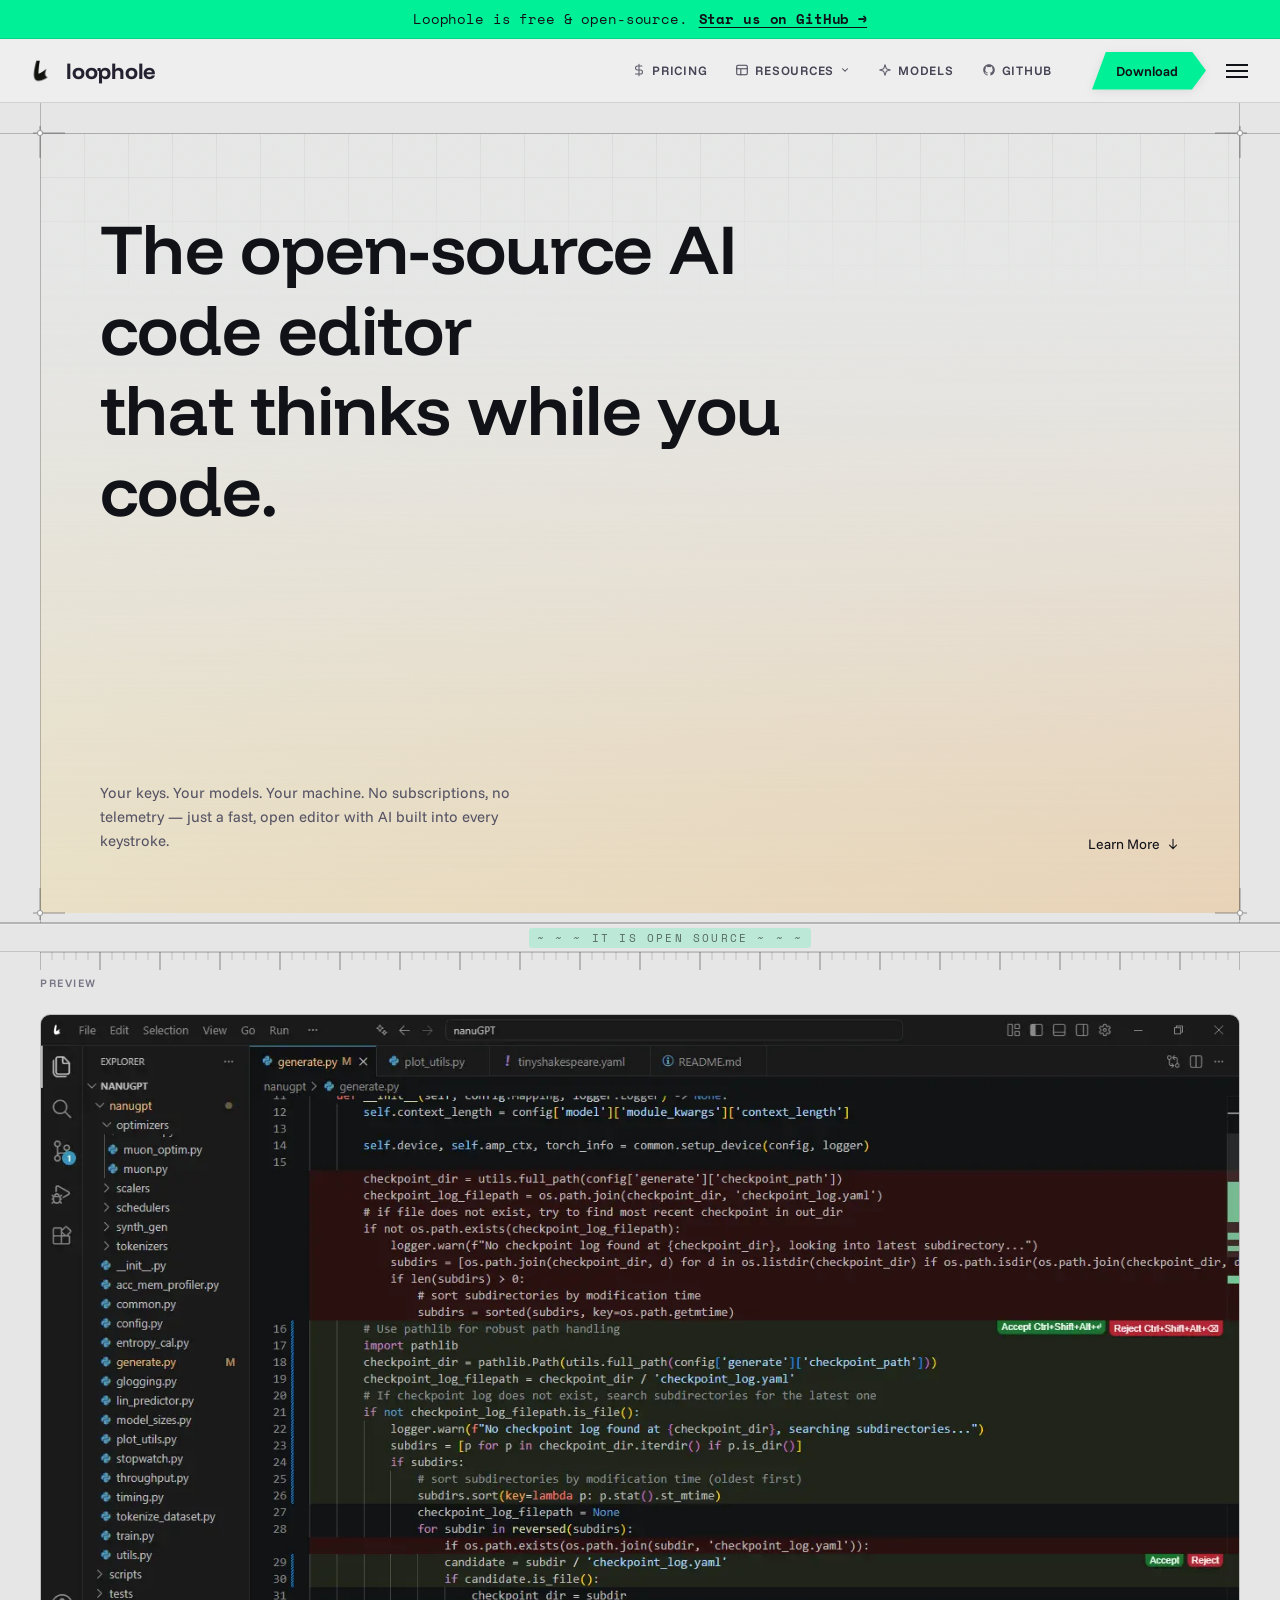
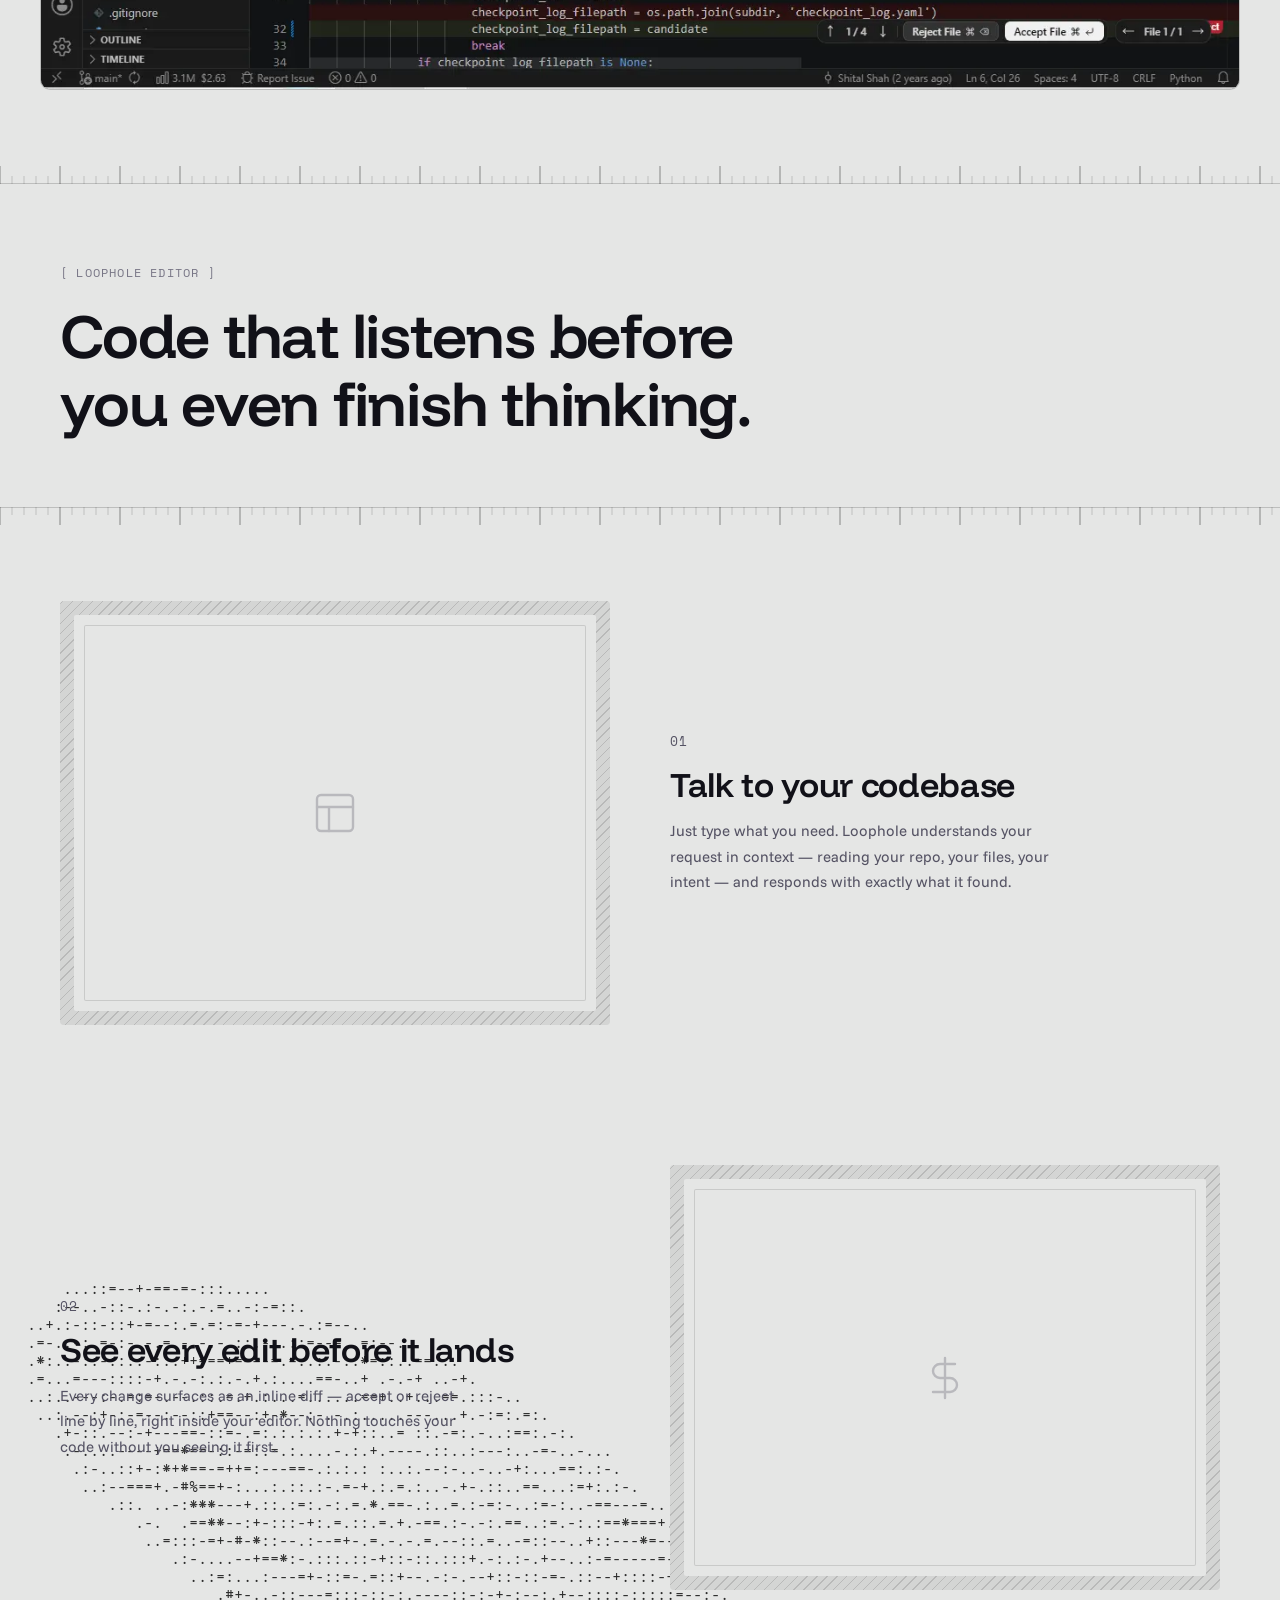
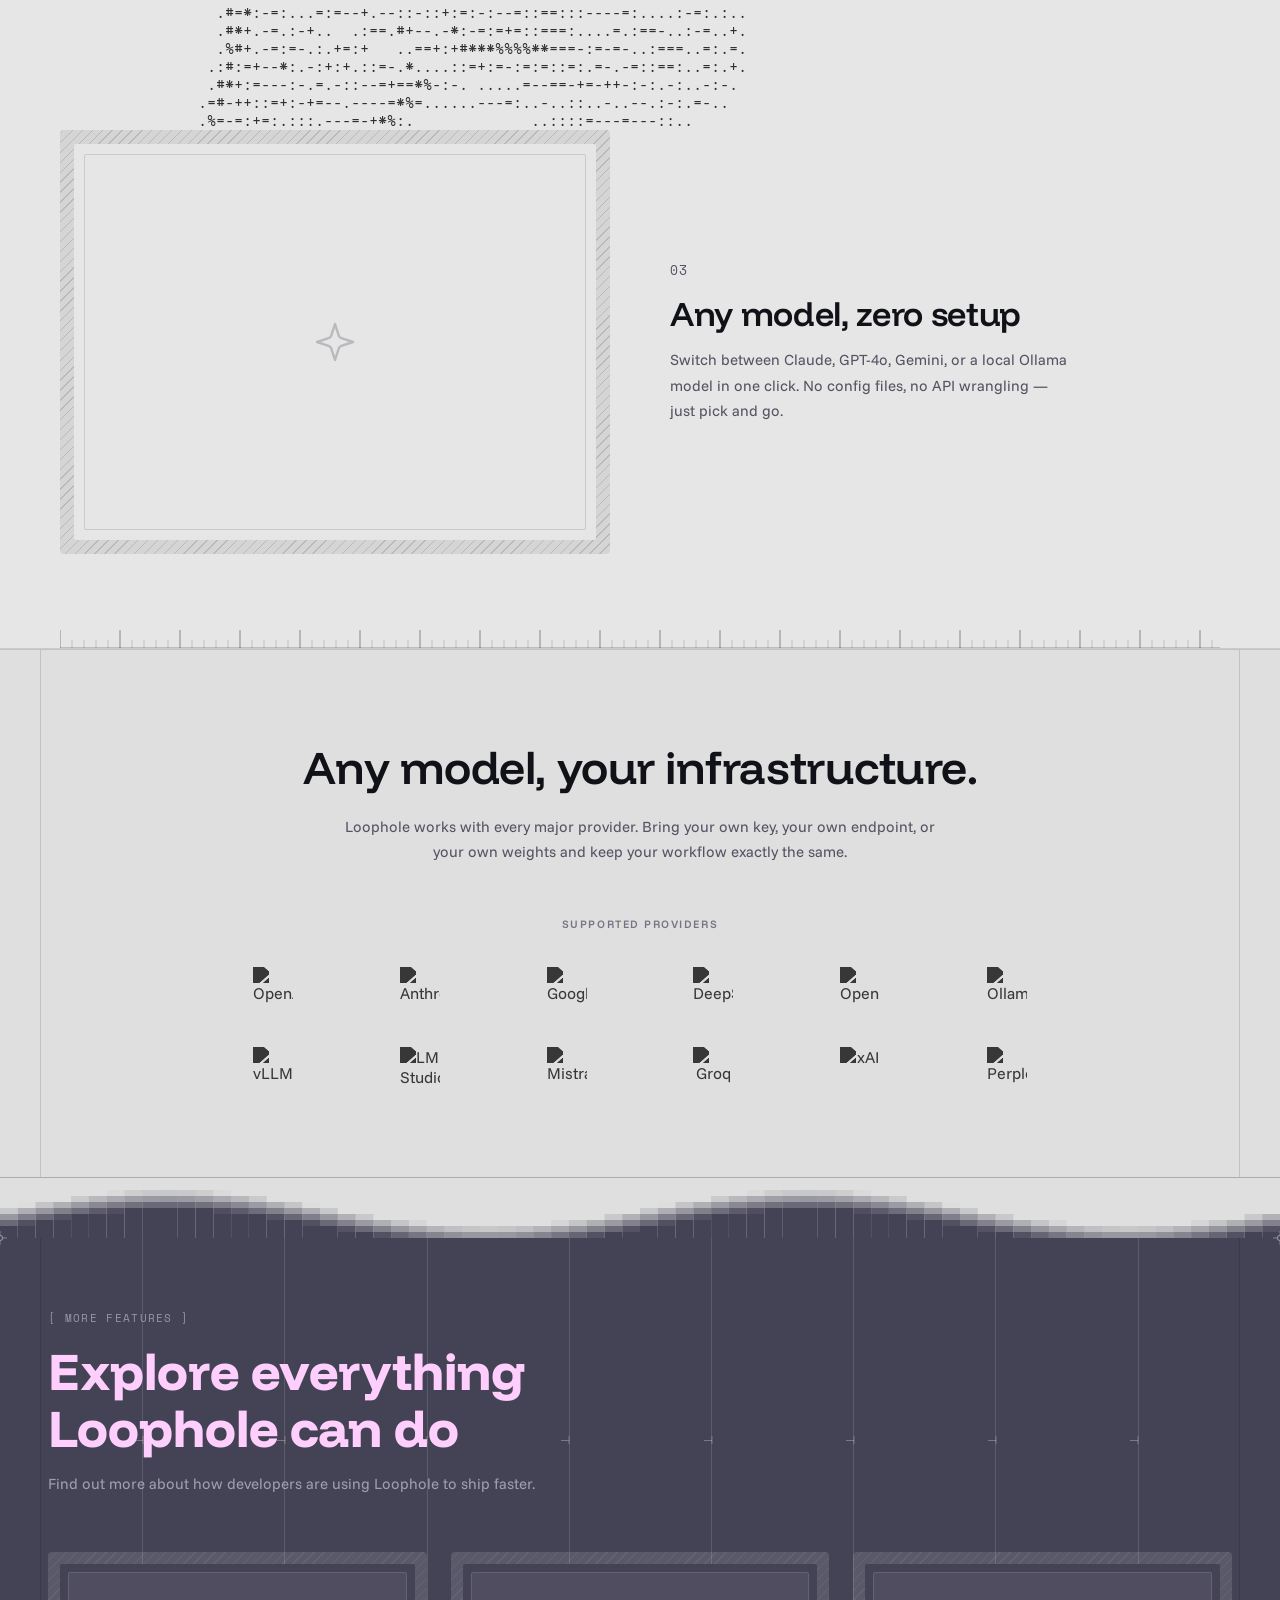
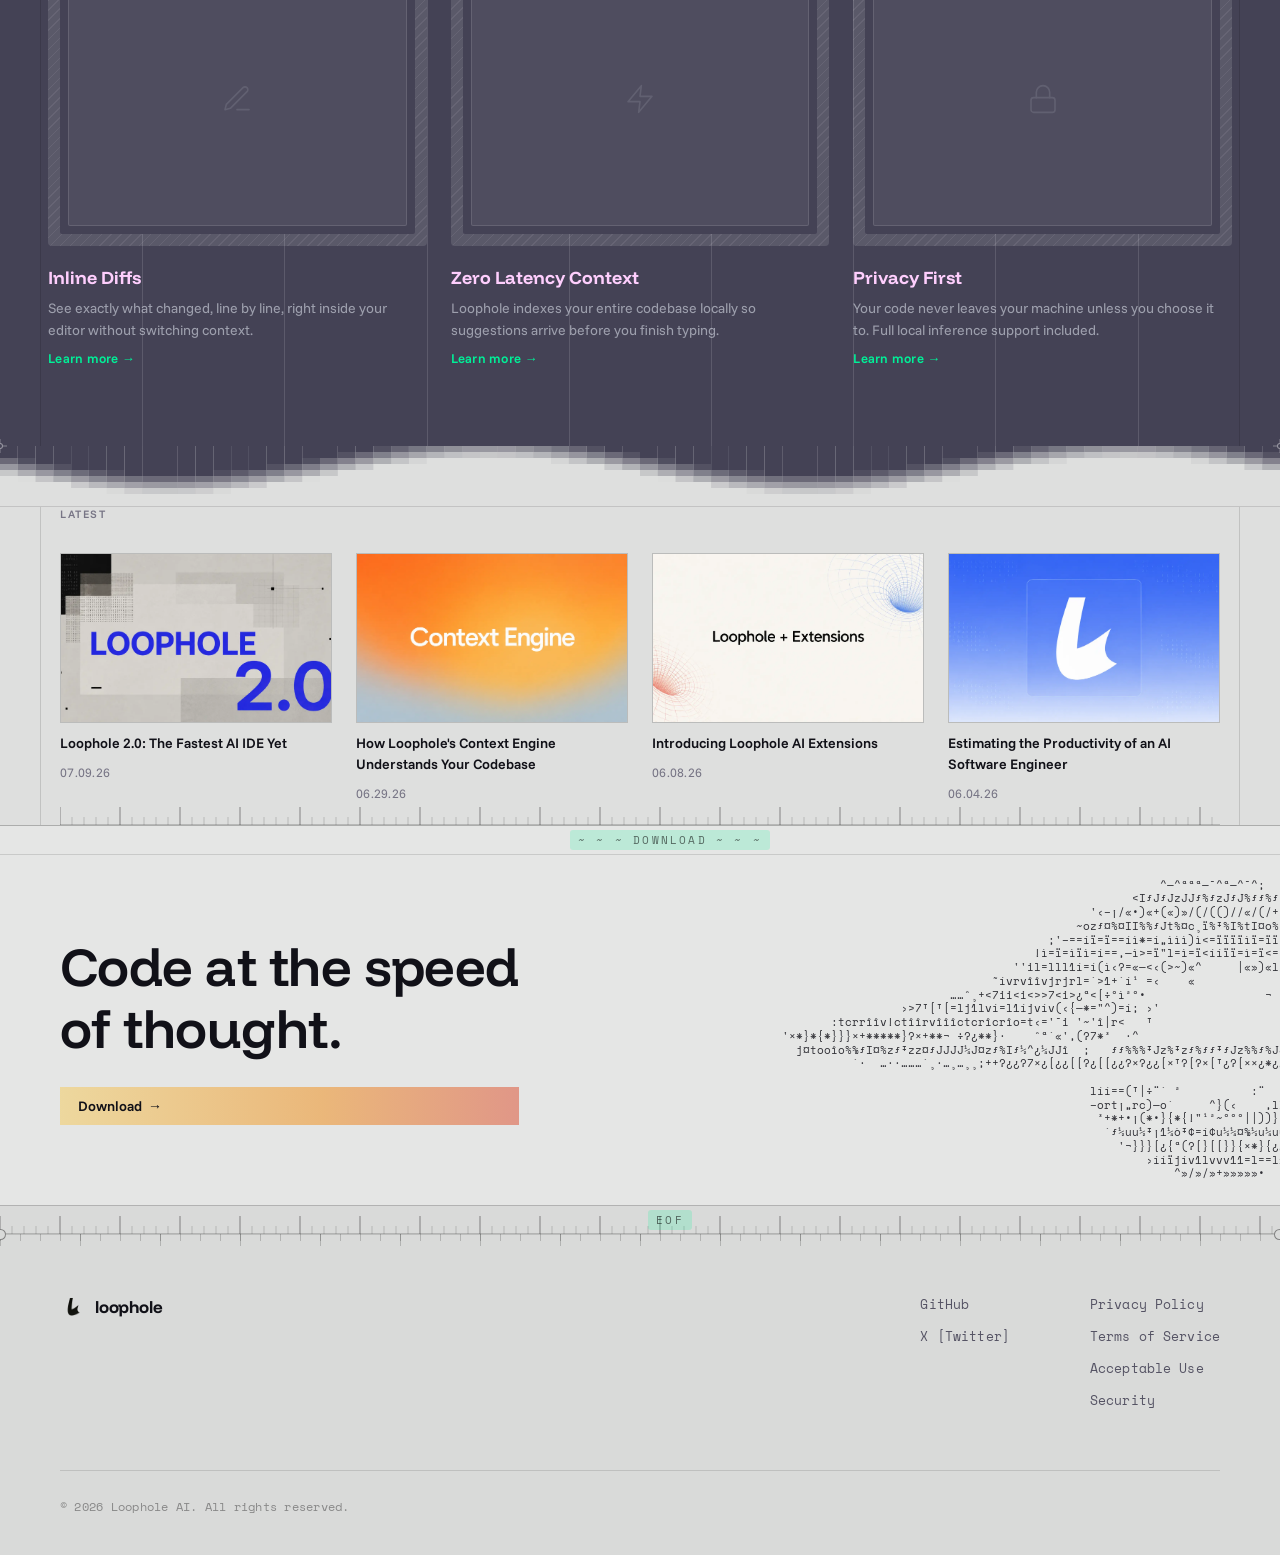
==== commit 267efd20: "Last Sync: 2026-08-21 16:21 (Mobile)" ====
--- a/index.html
+++ b/index.html
@@ -194,8 +194,8 @@
         </div>
         <div class="hiw-step-info">
           <div class="hiw-step-num">01</div>
-          <h3 class="hiw-step-title">Understands the change</h3>
-          <p class="hiw-step-desc">Loophole reads your file, your repo, your intent — and figures out exactly what needs to happen before writing a single line.</p>
+          <h3 class="hiw-step-title">Talk to your codebase</h3>
+          <p class="hiw-step-desc">Just type what you need. Loophole understands your request in context — reading your repo, your files, your intent — and responds with exactly what it found.</p>
         </div>
       </div>
       <div class="hiw-step hiw-step--reverse">
@@ -212,8 +212,8 @@
         </div>
         <div class="hiw-step-info">
           <div class="hiw-step-num">02</div>
-          <h3 class="hiw-step-title">Plans before it acts</h3>
-          <p class="hiw-step-desc">A structured execution plan is laid out first. You see the full picture — what gets touched, what stays, what gets created — before any edit lands.</p>
+          <h3 class="hiw-step-title">See every edit before it lands</h3>
+          <p class="hiw-step-desc">Every change surfaces as an inline diff — accept or reject line by line, right inside your editor. Nothing touches your code without you seeing it first.</p>
         </div>
       </div>
 
@@ -231,8 +231,8 @@
         </div>
         <div class="hiw-step-info">
           <div class="hiw-step-num">03</div>
-          <h3 class="hiw-step-title">Applies inline, with diffs</h3>
-          <p class="hiw-step-desc">Changes appear as inline diffs right in your editor. Accept, reject, or refine — you're always in control of what makes it into your codebase.</p>
+          <h3 class="hiw-step-title">Any model, zero setup</h3>
+          <p class="hiw-step-desc">Switch between Claude, GPT-4o, Gemini, or a local Ollama model in one click. No config files, no API wrangling — just pick and go.</p>
         </div>
       </div>
 
--- a/css/index.css
+++ b/css/index.css
@@ -1340,7 +1340,7 @@
 .wormhole-logo {
   position: absolute;
   left: 0;
-  top: 50%;
+  top: 53%;
   transform: translateY(-50%);
   display: flex;
   align-items: center;
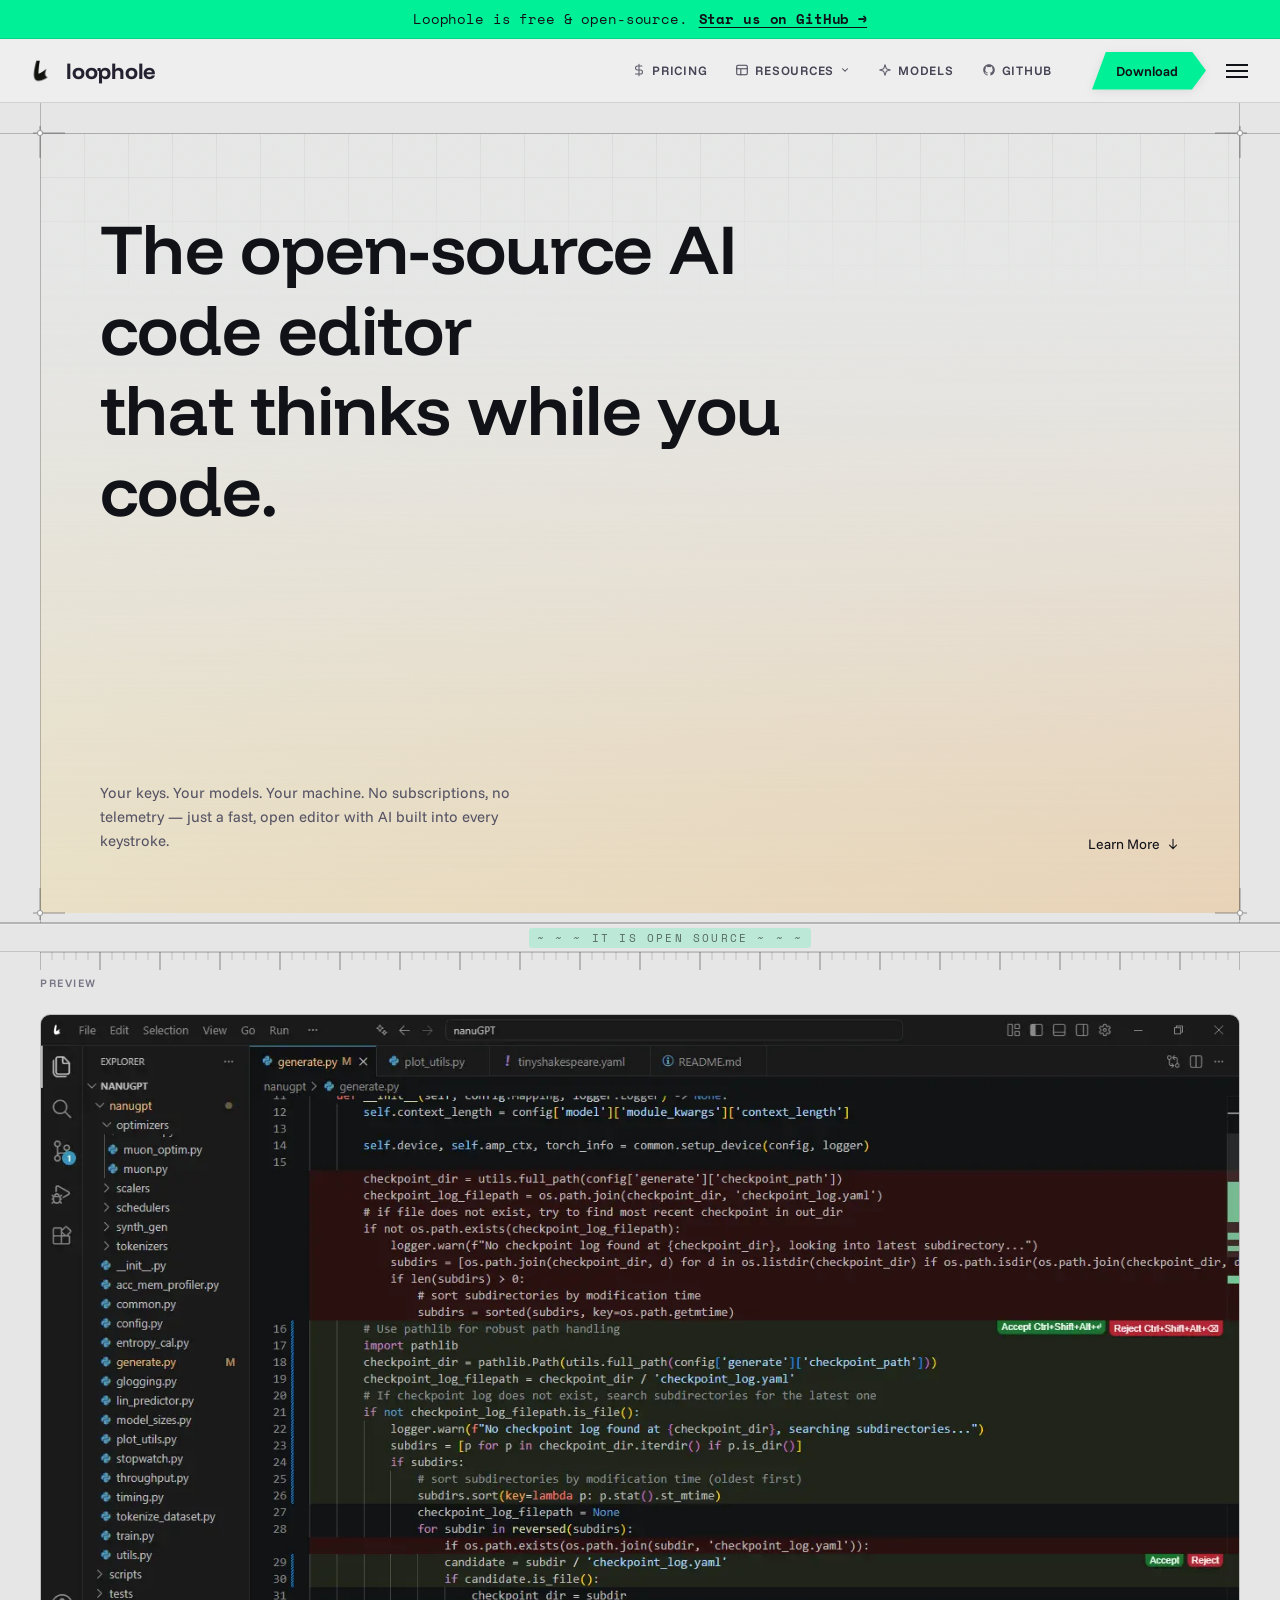
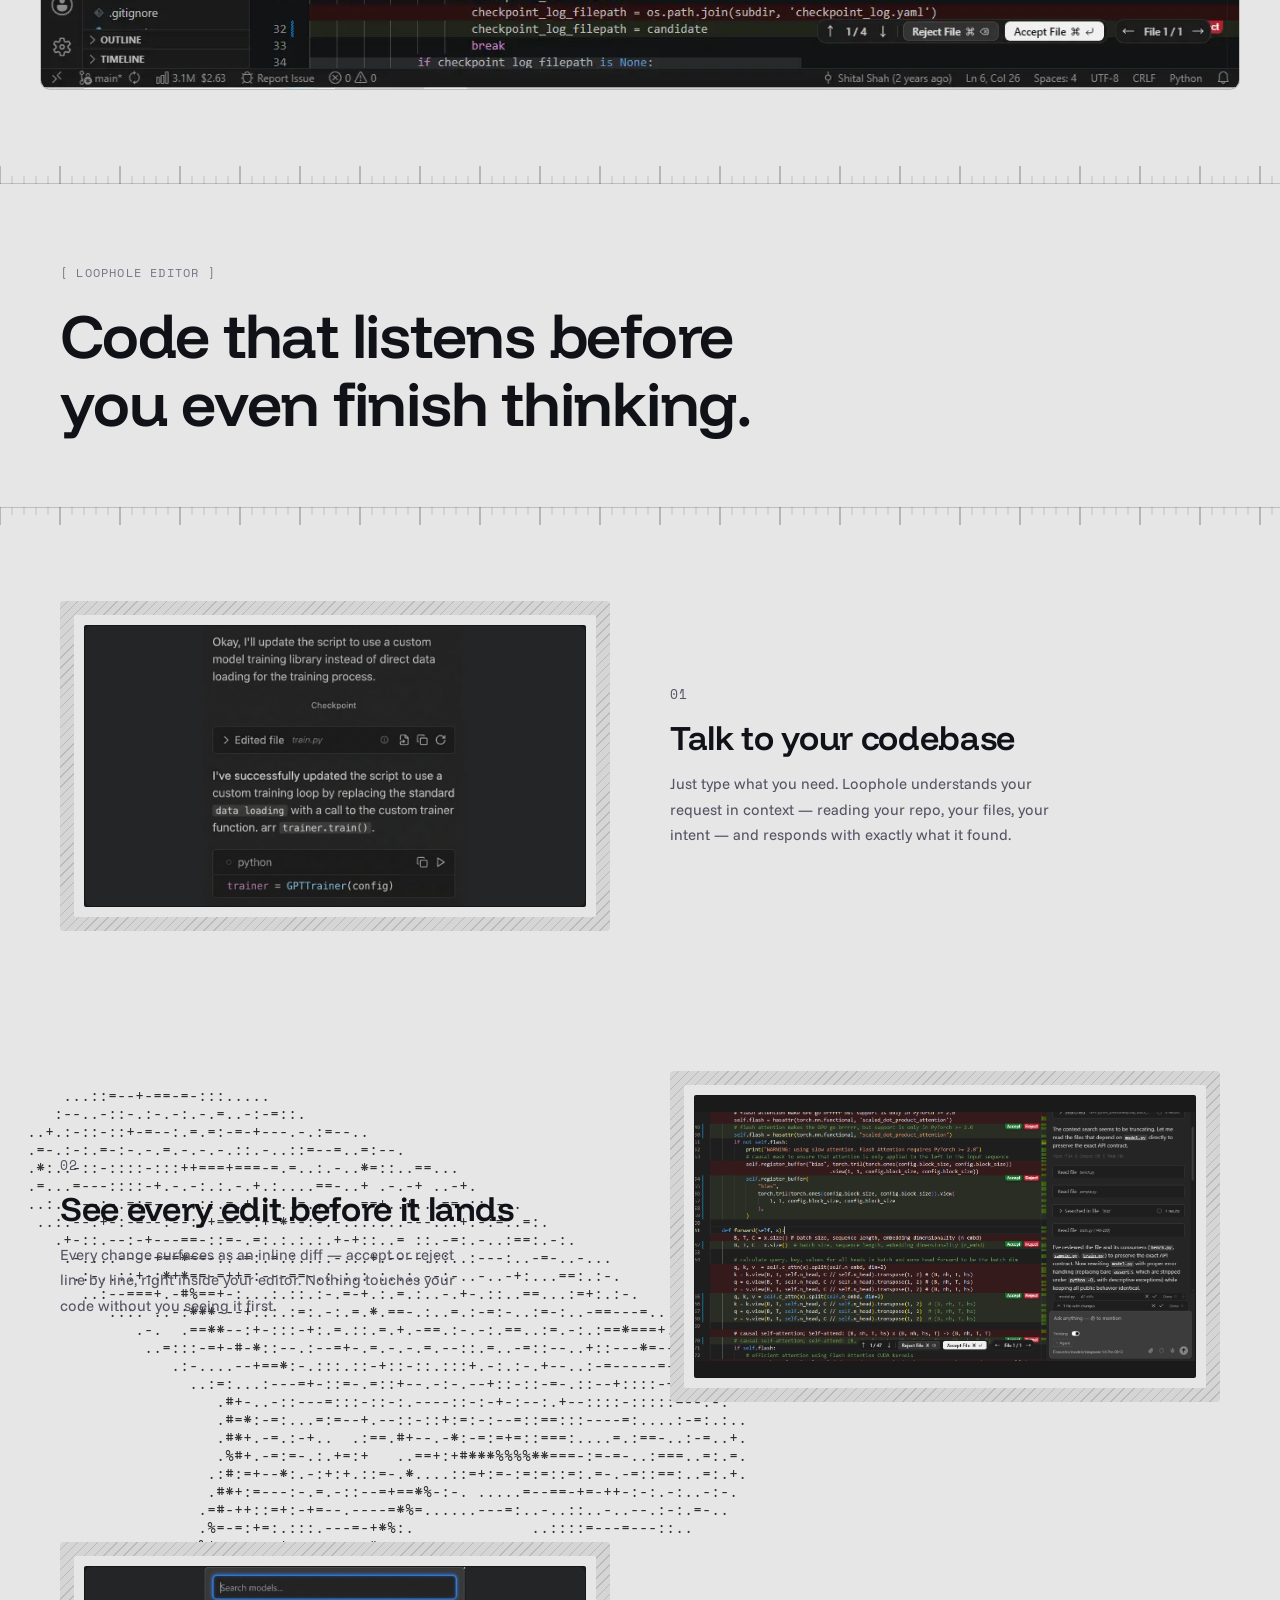
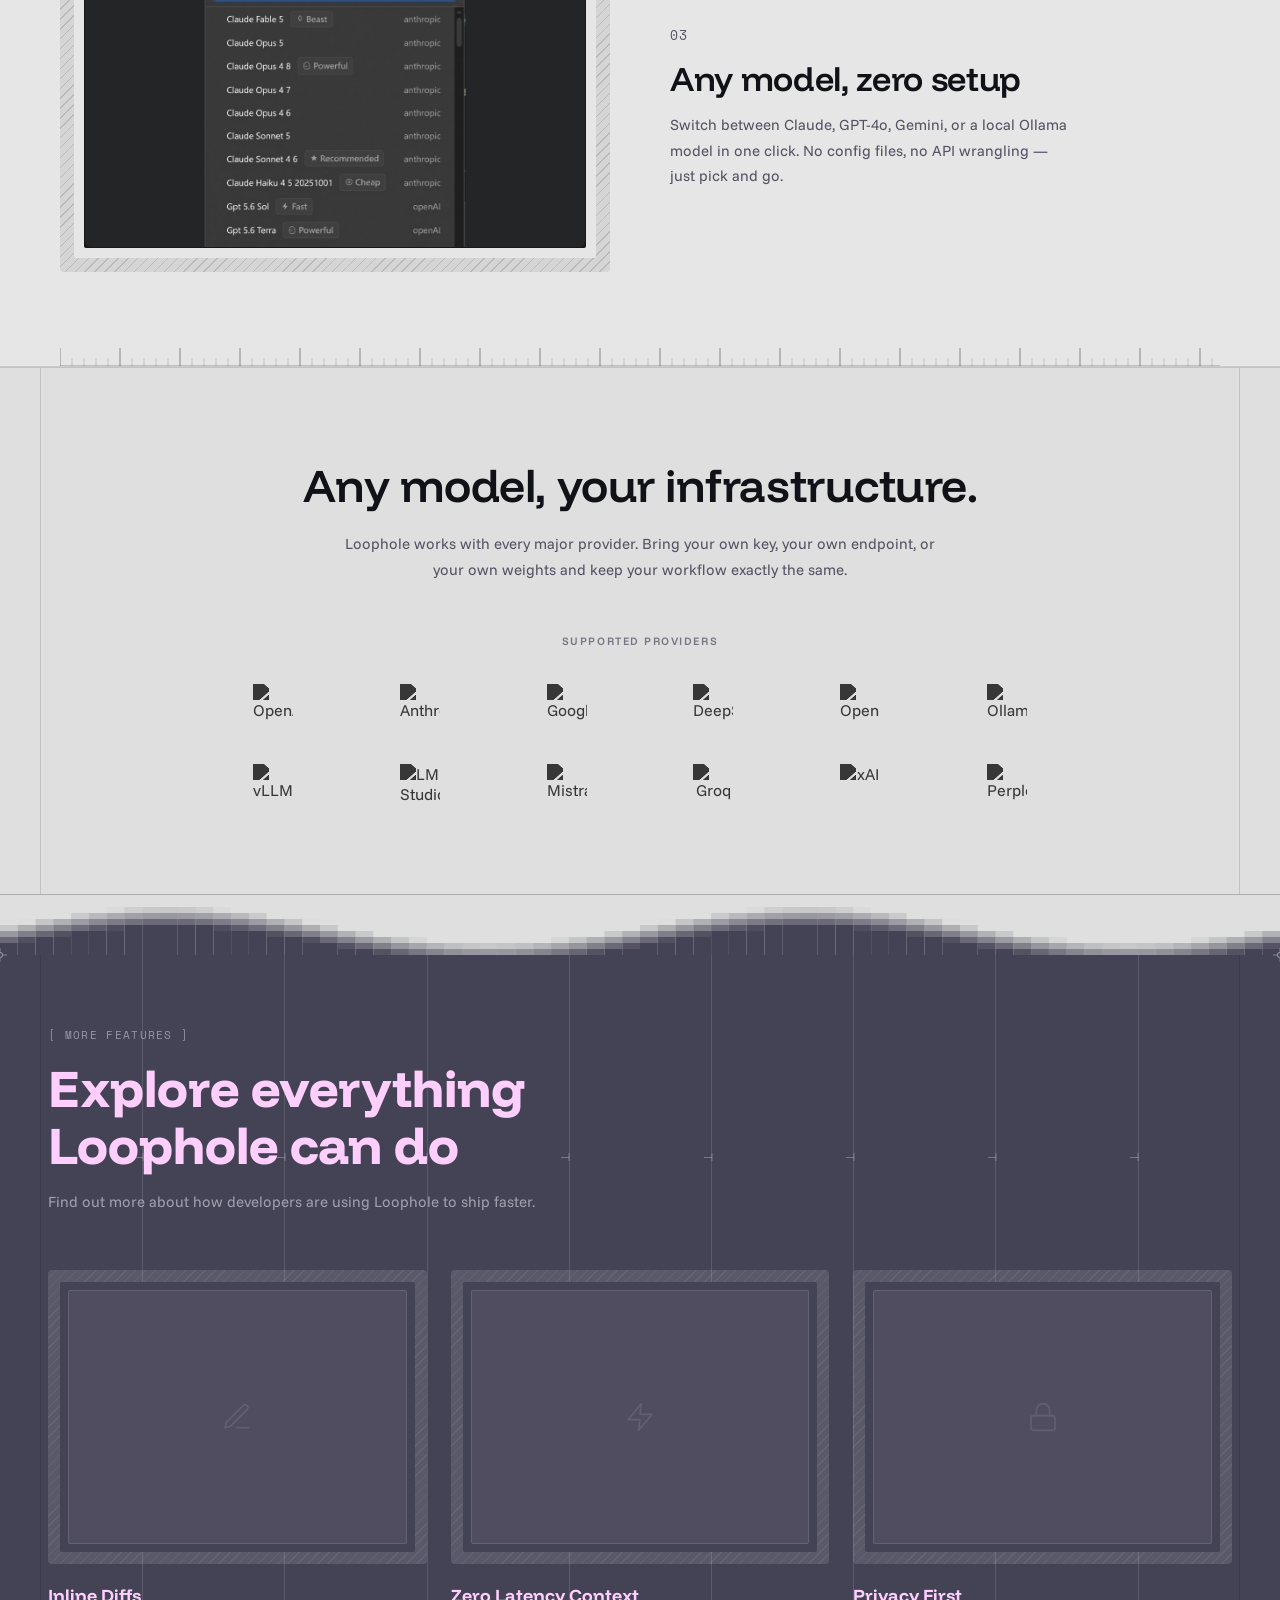
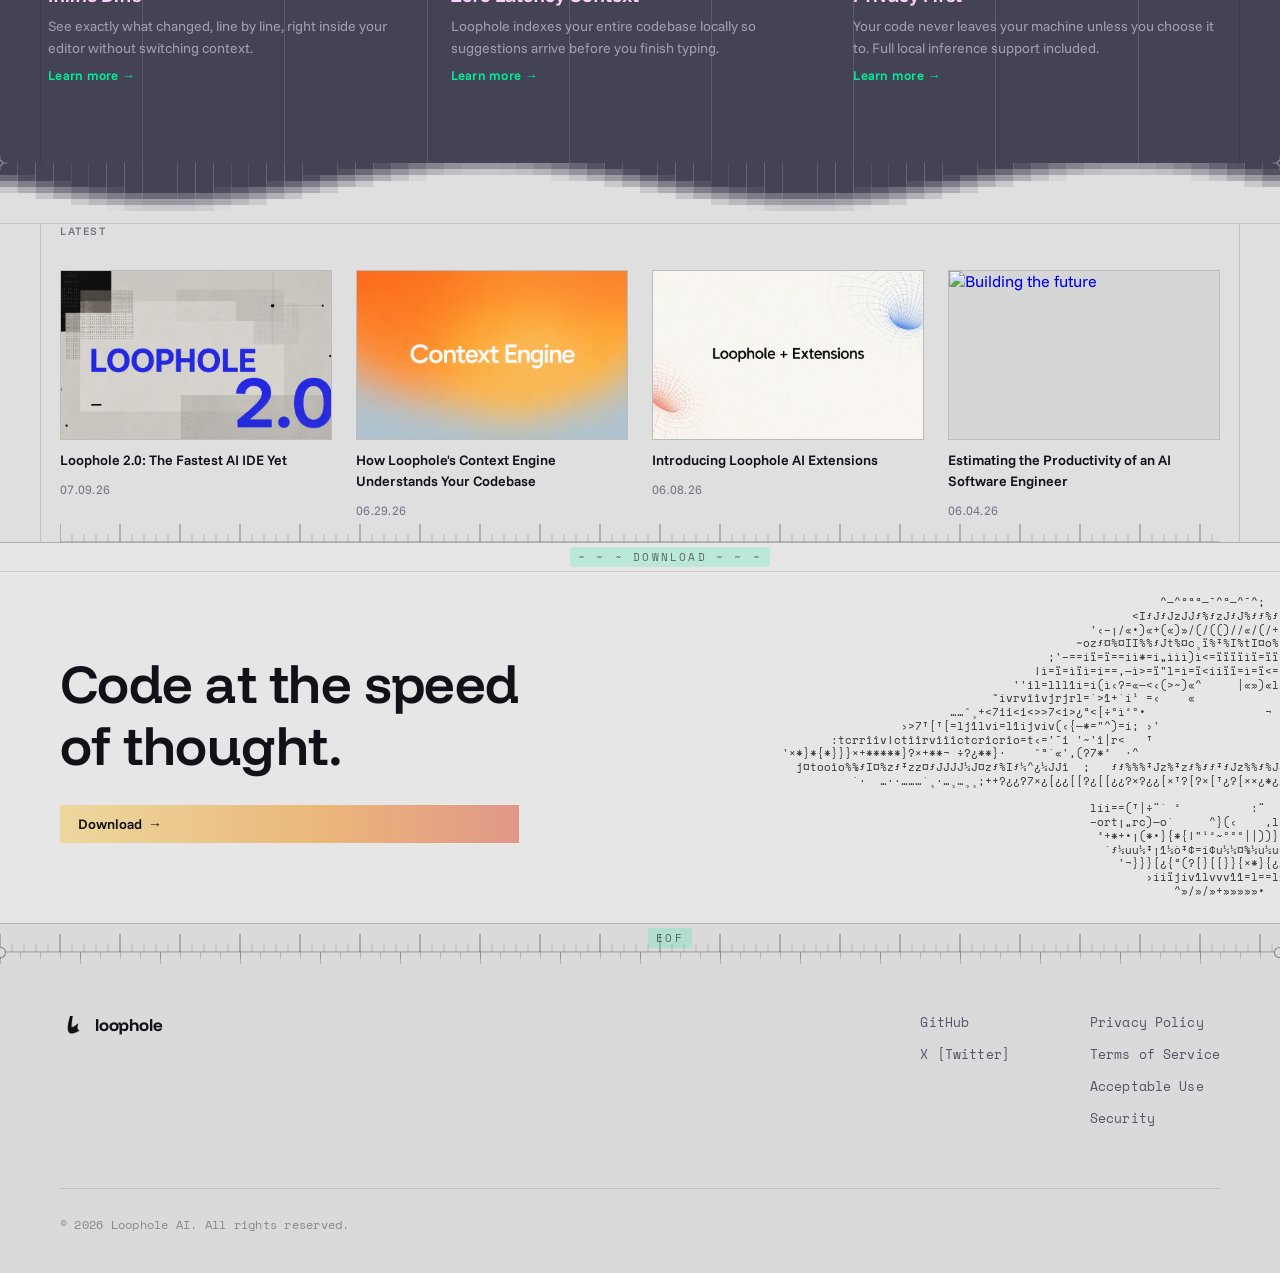
==== commit 0ee3f560: "Last Sync: 2026-08-22 13:18 (Mobile)" ====
--- a/index.html
+++ b/index.html
@@ -187,9 +187,7 @@
           <div class="corner-node bottom-left"><div class="node-dot"></div></div>
           <div class="corner-node bottom-right"><div class="node-dot"></div></div>
           <div class="hiw-step-frame-gap"><div class="hiw-step-frame">
-            <div class="hiw-step-img-placeholder">
-              <svg width="48" height="48" viewBox="0 0 24 24" fill="none" stroke="currentColor" stroke-width="1.2" stroke-linecap="round" stroke-linejoin="round" opacity="0.3"><rect x="3" y="3" width="18" height="18" rx="2"/><path d="M3 9h18M9 21V9"/></svg>
-            </div>
+            <img src="assets/hiw/hiw-chat.png" alt="Talk to your codebase" class="hiw-step-img" />
           </div></div>
         </div>
         <div class="hiw-step-info">
@@ -205,9 +203,7 @@
           <div class="corner-node bottom-left"><div class="node-dot"></div></div>
           <div class="corner-node bottom-right"><div class="node-dot"></div></div>
           <div class="hiw-step-frame-gap"><div class="hiw-step-frame">
-            <div class="hiw-step-img-placeholder">
-              <svg width="48" height="48" viewBox="0 0 24 24" fill="none" stroke="currentColor" stroke-width="1.2" stroke-linecap="round" stroke-linejoin="round" opacity="0.3"><path d="M12 2v20M17 5H9.5a3.5 3.5 0 0 0 0 7h5a3.5 3.5 0 0 1 0 7H6"/></svg>
-            </div>
+            <img src="assets/hiw/hiw-diff.png" alt="See every edit before it lands" class="hiw-step-img" />
           </div></div>
         </div>
         <div class="hiw-step-info">
@@ -224,9 +220,7 @@
           <div class="corner-node bottom-left"><div class="node-dot"></div></div>
           <div class="corner-node bottom-right"><div class="node-dot"></div></div>
           <div class="hiw-step-frame-gap"><div class="hiw-step-frame">
-            <div class="hiw-step-img-placeholder">
-              <svg width="48" height="48" viewBox="0 0 24 24" fill="none" stroke="currentColor" stroke-width="1.2" stroke-linecap="round" stroke-linejoin="round" opacity="0.3"><path d="m12 3-1.9 5.8a2 2 0 0 1-1.3 1.3L3 12l5.8 1.9a2 2 0 0 1 1.3 1.3L12 21l1.9-5.8a2 2 0 0 1 1.3-1.3L21 12l-5.8-1.9a2 2 0 0 1-1.3-1.3z"/></svg>
-            </div>
+            <img src="assets/hiw/hiw-models.png" alt="Any model, zero setup" class="hiw-step-img" />
           </div></div>
         </div>
         <div class="hiw-step-info">
--- a/css/index.css
+++ b/css/index.css
@@ -888,9 +888,9 @@
 .hiw-step-frame {
   position: relative;
   width: 100%;
-  aspect-ratio: 4/3;
+  aspect-ratio: 16/9;
   border: 1px solid var(--line);
-  background: #e5e6e5;
+  background: #1a1a1a;
   overflow: hidden;
   border-radius: 2px;
 }
@@ -943,6 +943,14 @@
     padding: 50px 0;
   }
   .hiw-step--reverse { direction: ltr; }
+  .hiw-step-outer {
+    width: 100%;
+    box-sizing: border-box;
+  }
+  .hiw-step-frame-gap {
+    width: 100%;
+    box-sizing: border-box;
+  }
 }
 /* Closed section transitions — top + bottom border lines */
 .section-transition--bordered {
@@ -1340,7 +1348,7 @@
 .wormhole-logo {
   position: absolute;
   left: 0;
-  top: 53%;
+  top: 50%;
   transform: translateY(-50%);
   display: flex;
   align-items: center;
@@ -1364,6 +1372,19 @@
   color: #000000;
 }
 
+/* ---------- hiw step screenshots ---------- */
+.hiw-step-img {
+  width: 100%;
+  height: 100%;
+  object-fit: contain;
+  object-position: center;
+  display: block;
+  border-radius: 6px;
+  max-width: 100%;
+  position: absolute;
+  inset: 0;
+}
+
 /* Hide wormhole on mobile */
 @media (max-width: 768px) {
   .wormhole-logo {
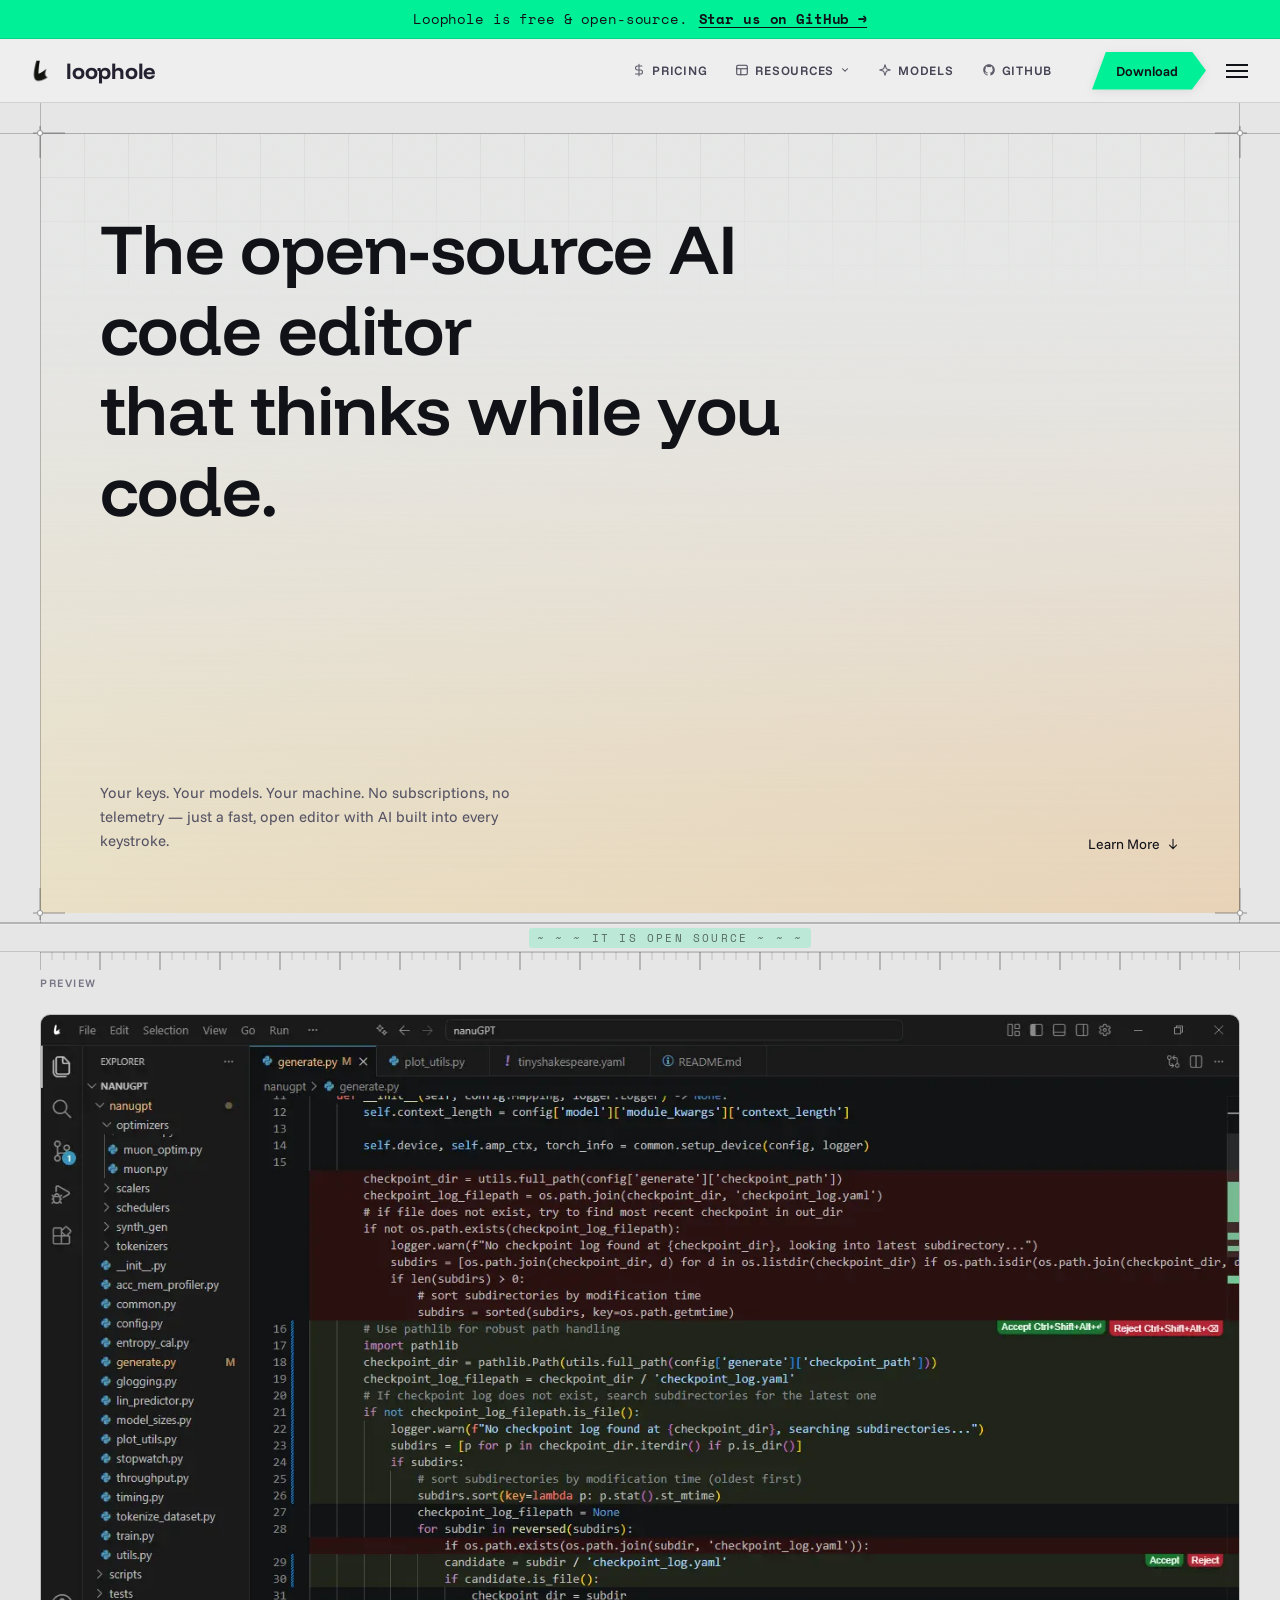
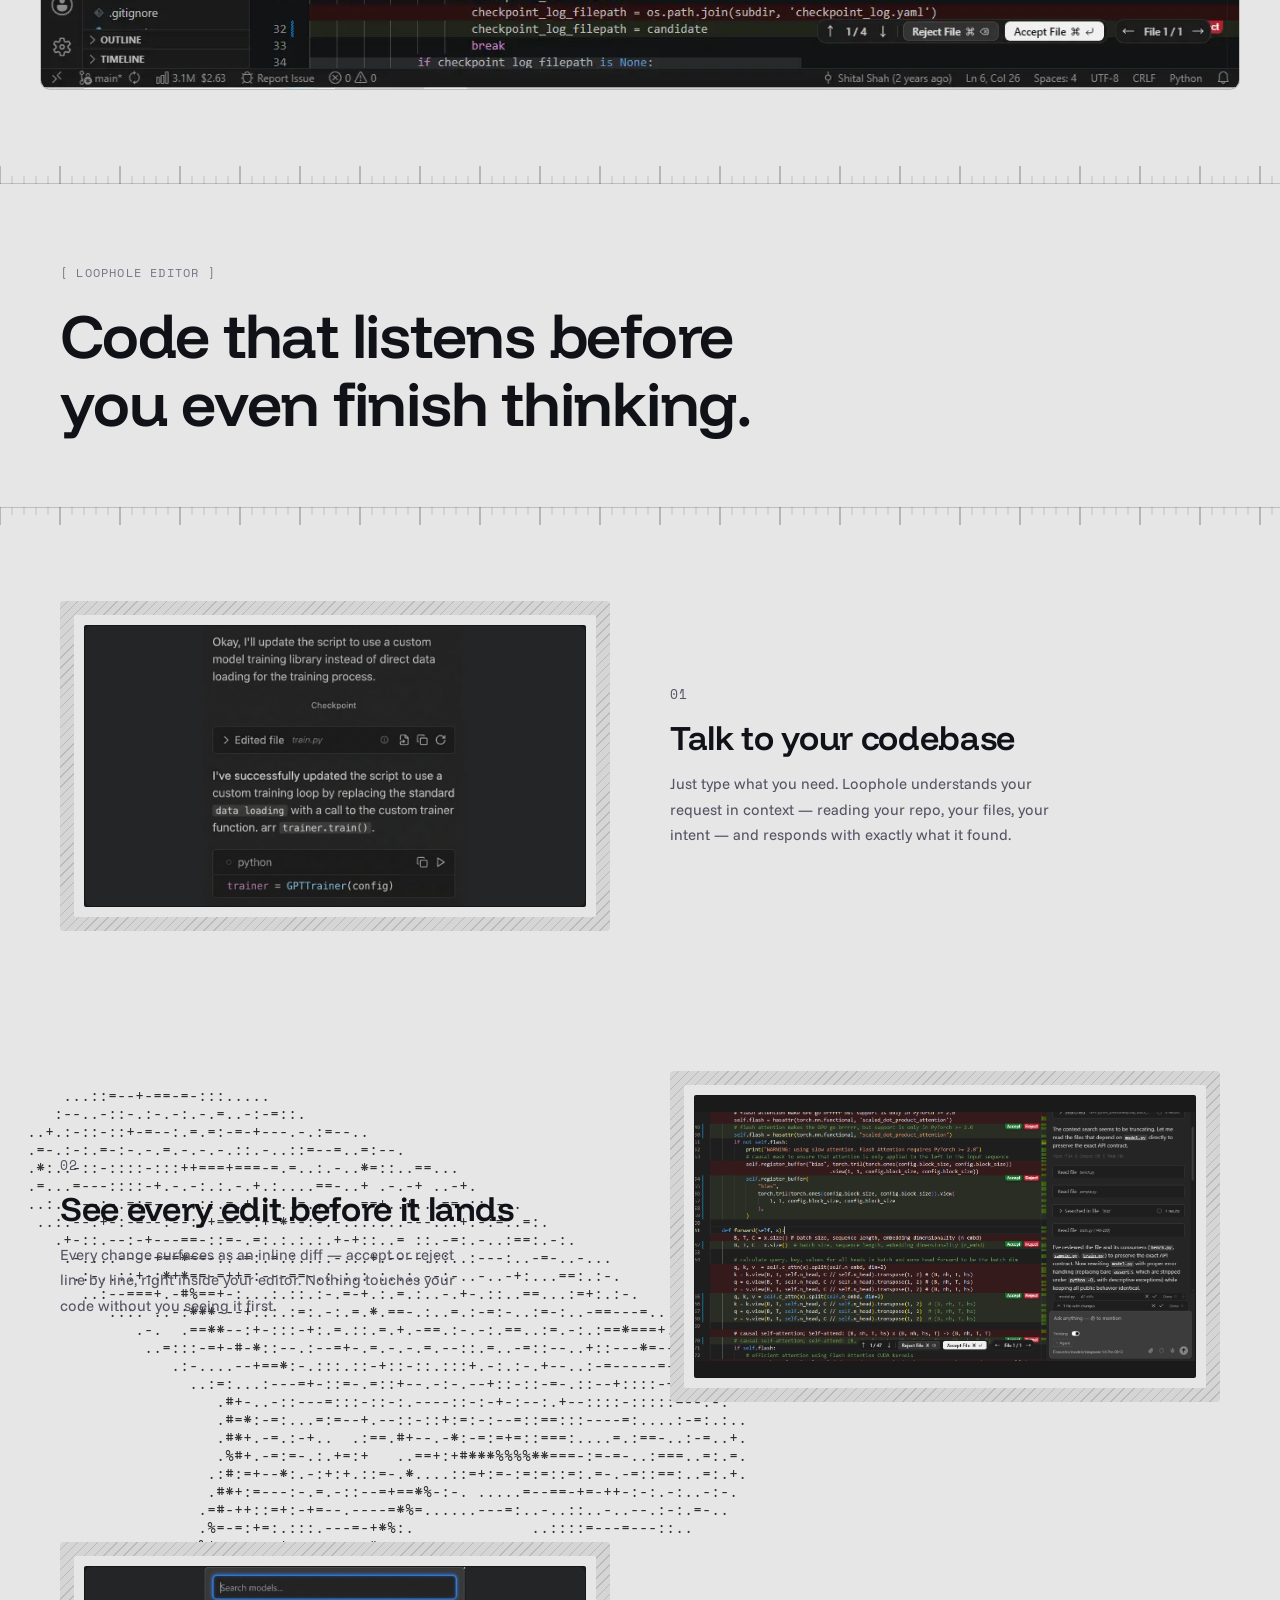
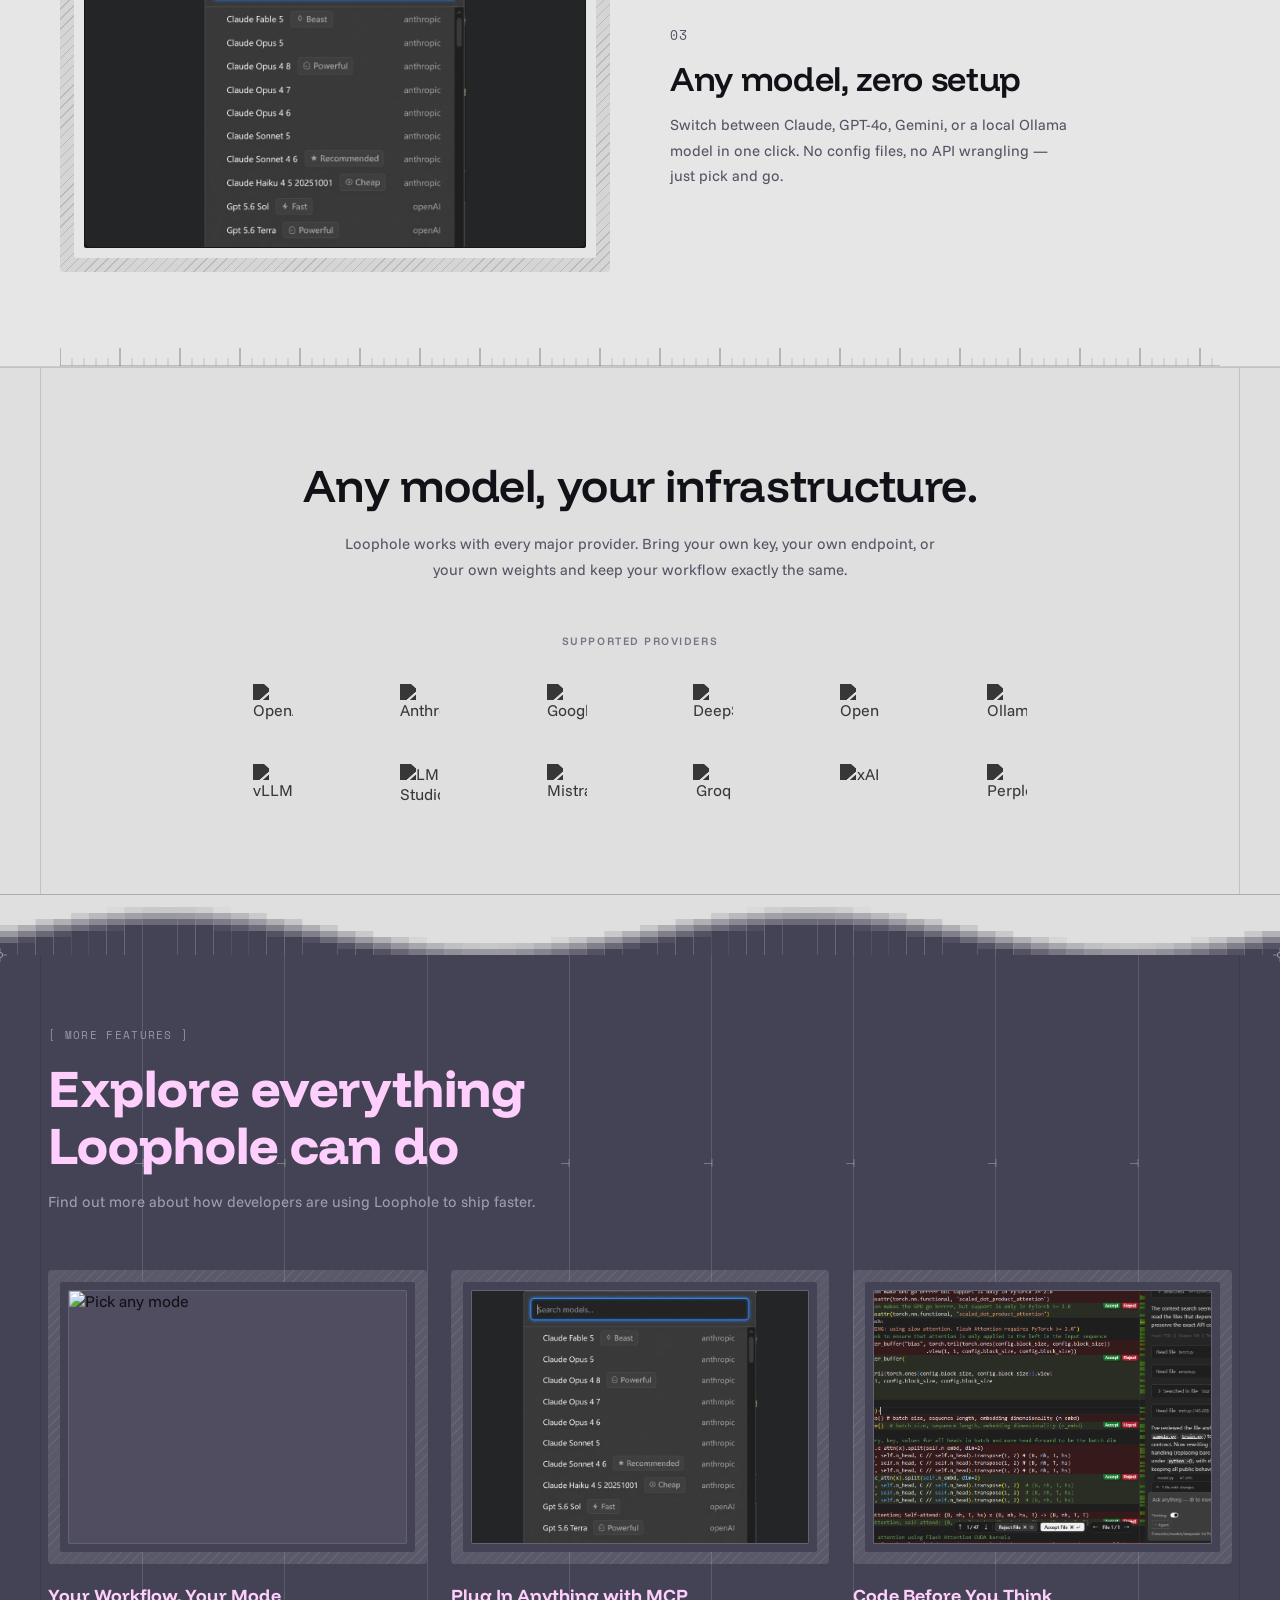
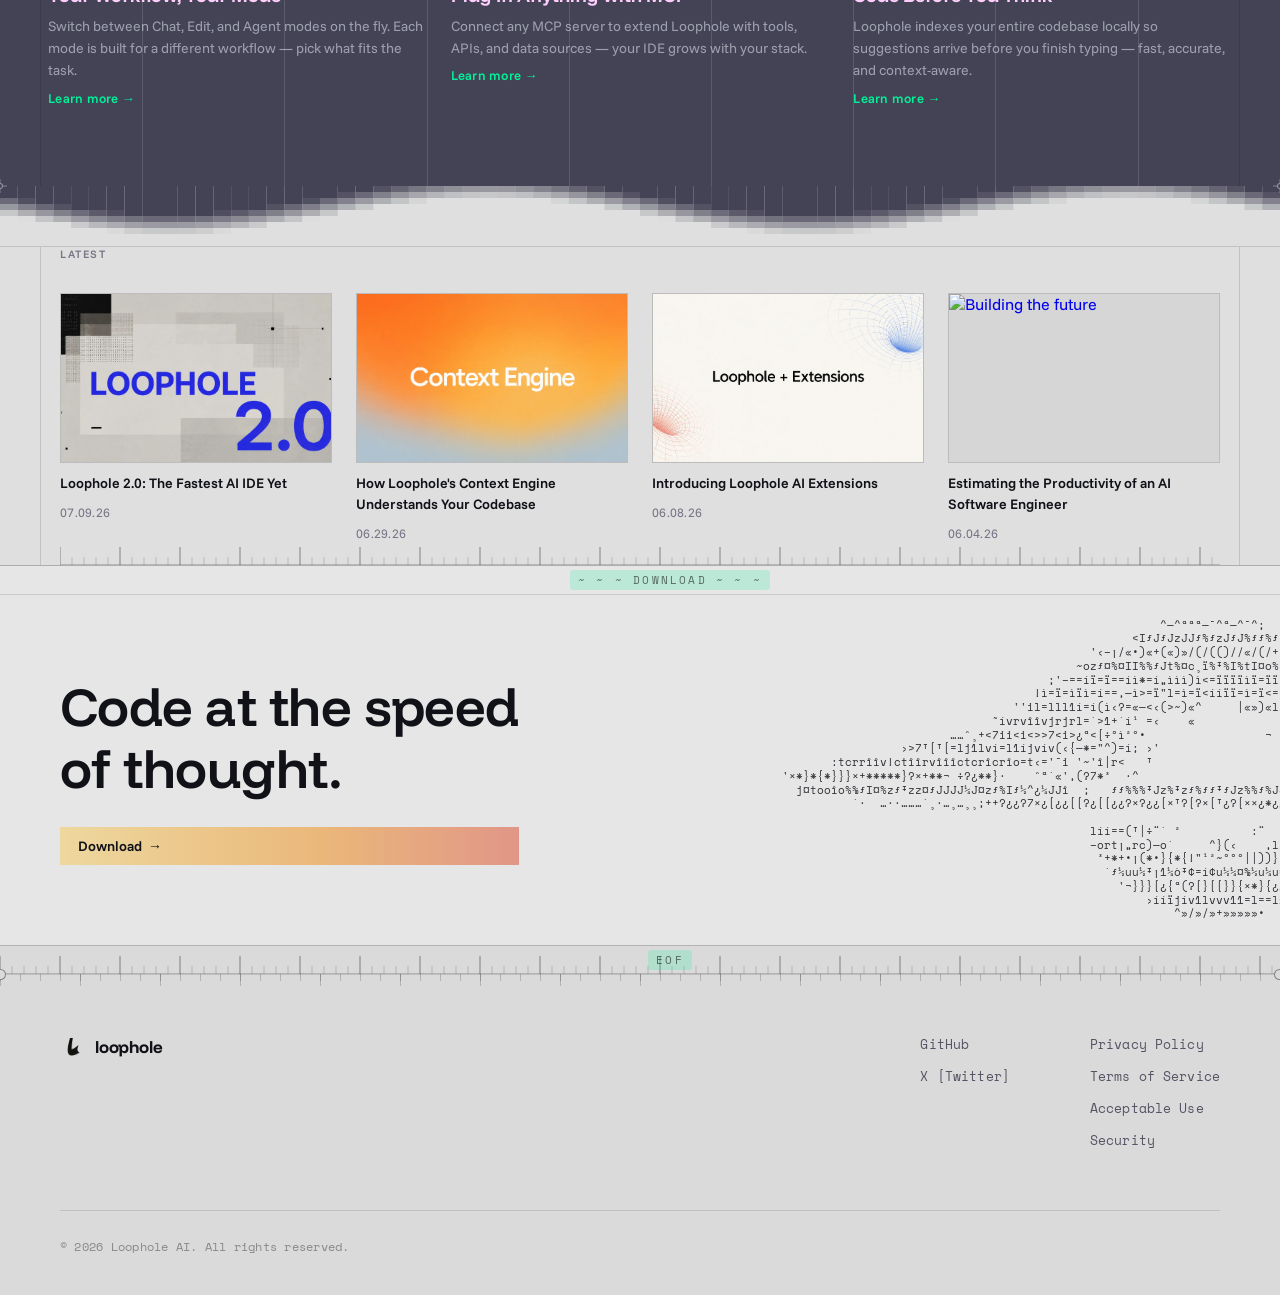
==== commit 0bbe7e3b: "Last Sync: 2026-08-23 11:52 (Mobile)" ====
--- a/index.html
+++ b/index.html
@@ -304,15 +304,13 @@
         <div class="mf-preview-outer">
           <div class="mf-preview-gap">
             <div class="mf-preview-frame">
-              <div class="mf-preview-placeholder">
-                <svg width="32" height="32" viewBox="0 0 24 24" fill="none" stroke="currentColor" stroke-width="1.2" stroke-linecap="round" stroke-linejoin="round" opacity="0.3"><path d="M12 20h9"/><path d="M16.5 3.5a2.121 2.121 0 0 1 3 3L7 19l-4 1 1-4Z"/></svg>
-              </div>
+              <img src="assets/mf/secondary-models.png" alt="Pick any mode" style="width:100%;height:100%;object-fit:cover;display:block;" />
             </div>
           </div>
         </div>
         <div class="mf-preview-info">
-          <h3>Inline Diffs</h3>
-          <p>See exactly what changed, line by line, right inside your editor without switching context.</p>
+          <h3>Your Workflow, Your Mode</h3>
+          <p>Switch between Chat, Edit, and Agent modes on the fly. Each mode is built for a different workflow — pick what fits the task.</p>
           <a href="#" class="mf-learn">Learn more →</a>
         </div>
       </div>
@@ -321,15 +319,13 @@
         <div class="mf-preview-outer">
           <div class="mf-preview-gap">
             <div class="mf-preview-frame">
-              <div class="mf-preview-placeholder">
-                <svg width="32" height="32" viewBox="0 0 24 24" fill="none" stroke="currentColor" stroke-width="1.2" stroke-linecap="round" stroke-linejoin="round" opacity="0.3"><path d="M13 2 3 14h9l-1 8 10-12h-9z"/></svg>
-              </div>
+              <img src="assets/hiw/hiw-models.png" alt="MCP Support" style="width:100%;height:100%;object-fit:cover;display:block;" />
             </div>
           </div>
         </div>
         <div class="mf-preview-info">
-          <h3>Zero Latency Context</h3>
-          <p>Loophole indexes your entire codebase locally so suggestions arrive before you finish typing.</p>
+          <h3>Plug In Anything with MCP</h3>
+          <p>Connect any MCP server to extend Loophole with tools, APIs, and data sources — your IDE grows with your stack.</p>
           <a href="#" class="mf-learn">Learn more →</a>
         </div>
       </div>
@@ -338,15 +334,13 @@
         <div class="mf-preview-outer">
           <div class="mf-preview-gap">
             <div class="mf-preview-frame">
-              <div class="mf-preview-placeholder">
-                <svg width="32" height="32" viewBox="0 0 24 24" fill="none" stroke="currentColor" stroke-width="1.2" stroke-linecap="round" stroke-linejoin="round" opacity="0.3"><rect x="3" y="11" width="18" height="11" rx="2"/><path d="M7 11V7a5 5 0 0 1 10 0v4"/></svg>
-              </div>
+              <img src="assets/hiw/hiw-diff.png" alt="Autocompletions" style="width:100%;height:100%;object-fit:cover;display:block;" />
             </div>
           </div>
         </div>
         <div class="mf-preview-info">
-          <h3>Privacy First</h3>
-          <p>Your code never leaves your machine unless you choose it to. Full local inference support included.</p>
+          <h3>Code Before You Think</h3>
+          <p>Loophole indexes your entire codebase locally so suggestions arrive before you finish typing — fast, accurate, and context-aware.</p>
           <a href="#" class="mf-learn">Learn more →</a>
         </div>
       </div>
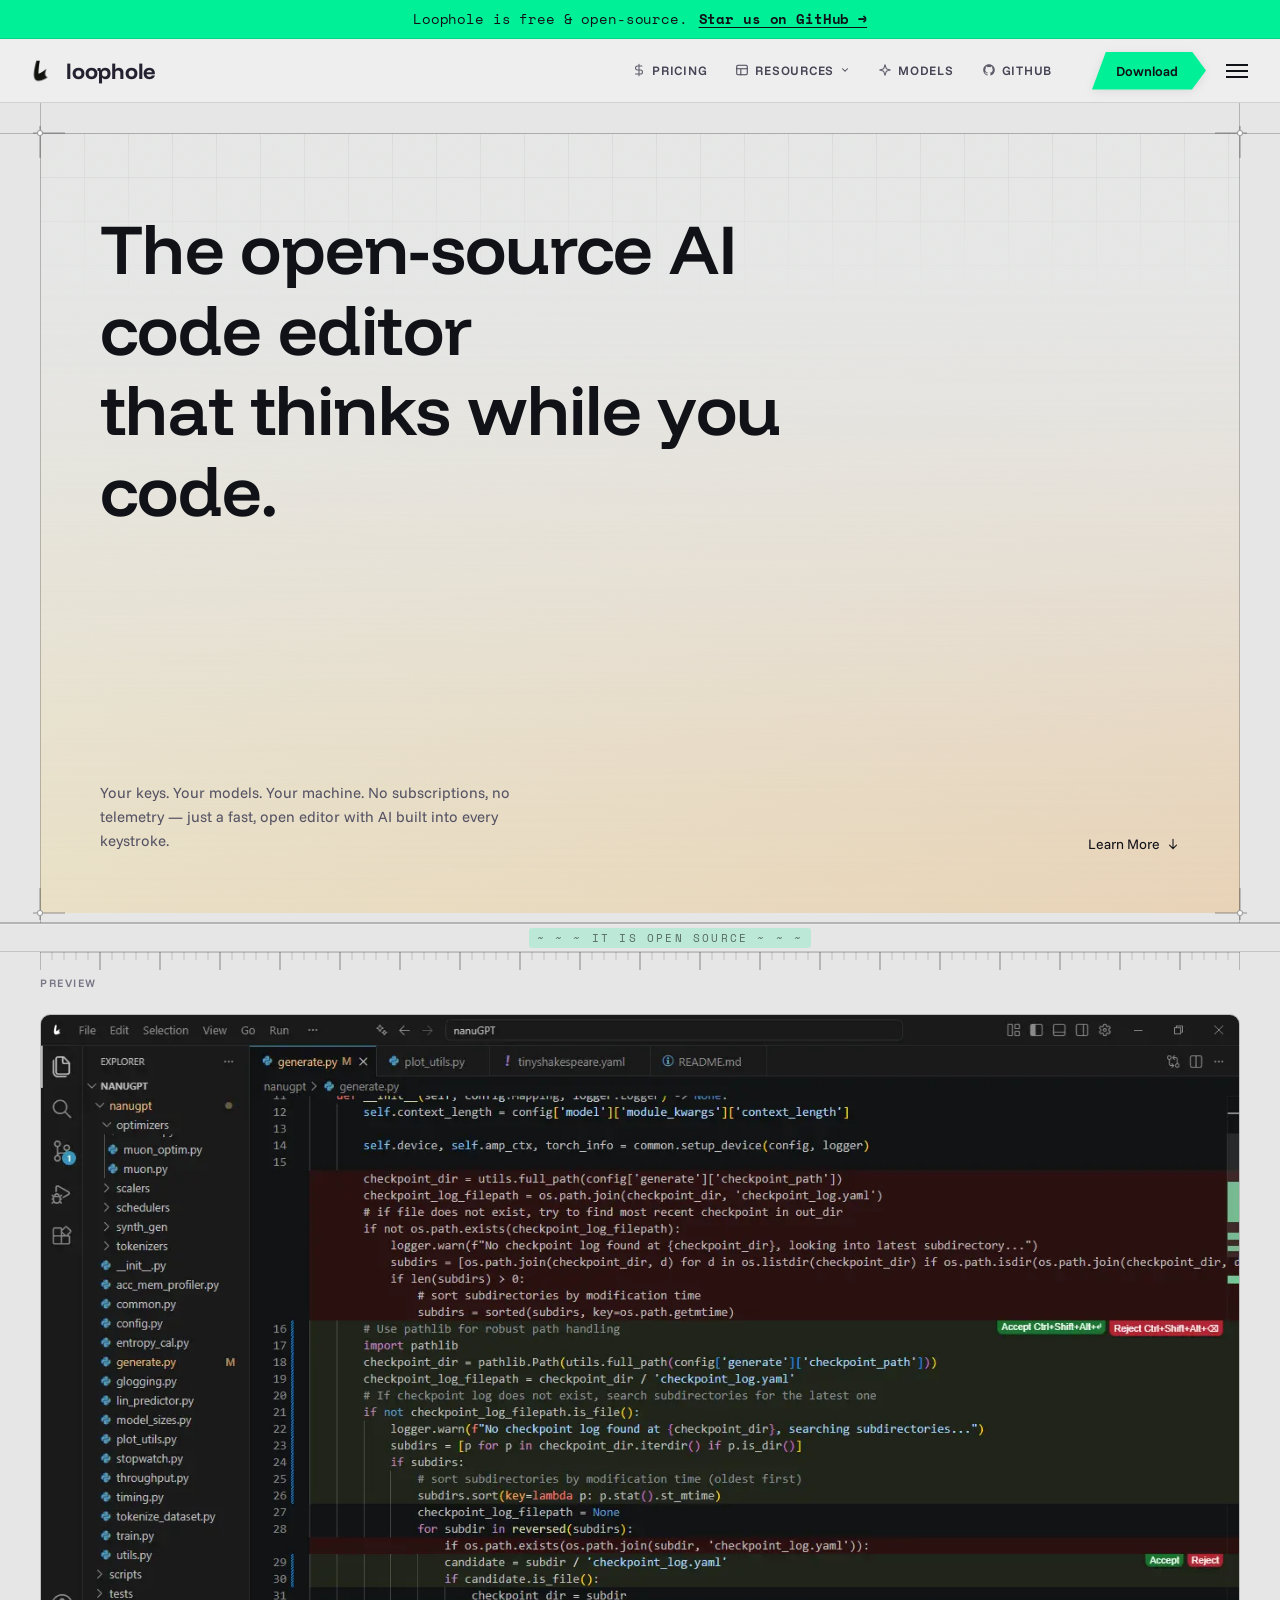
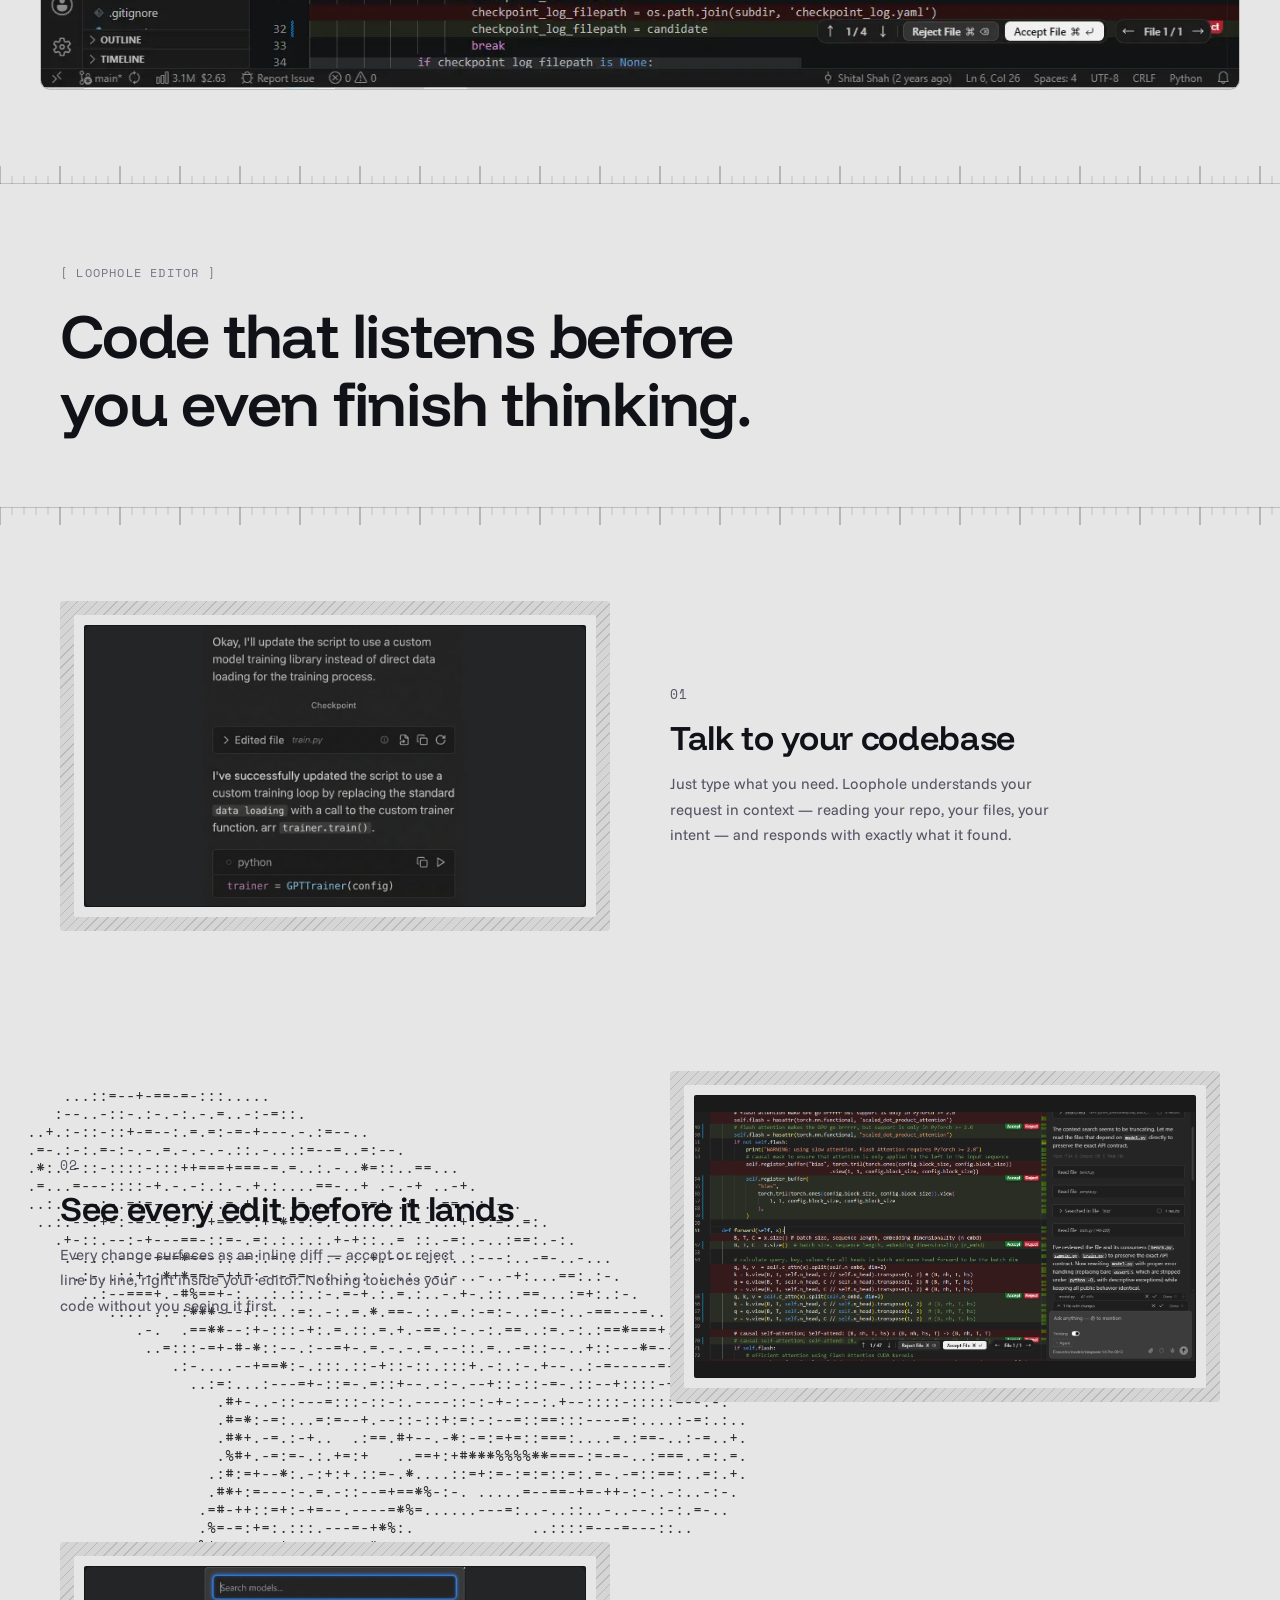
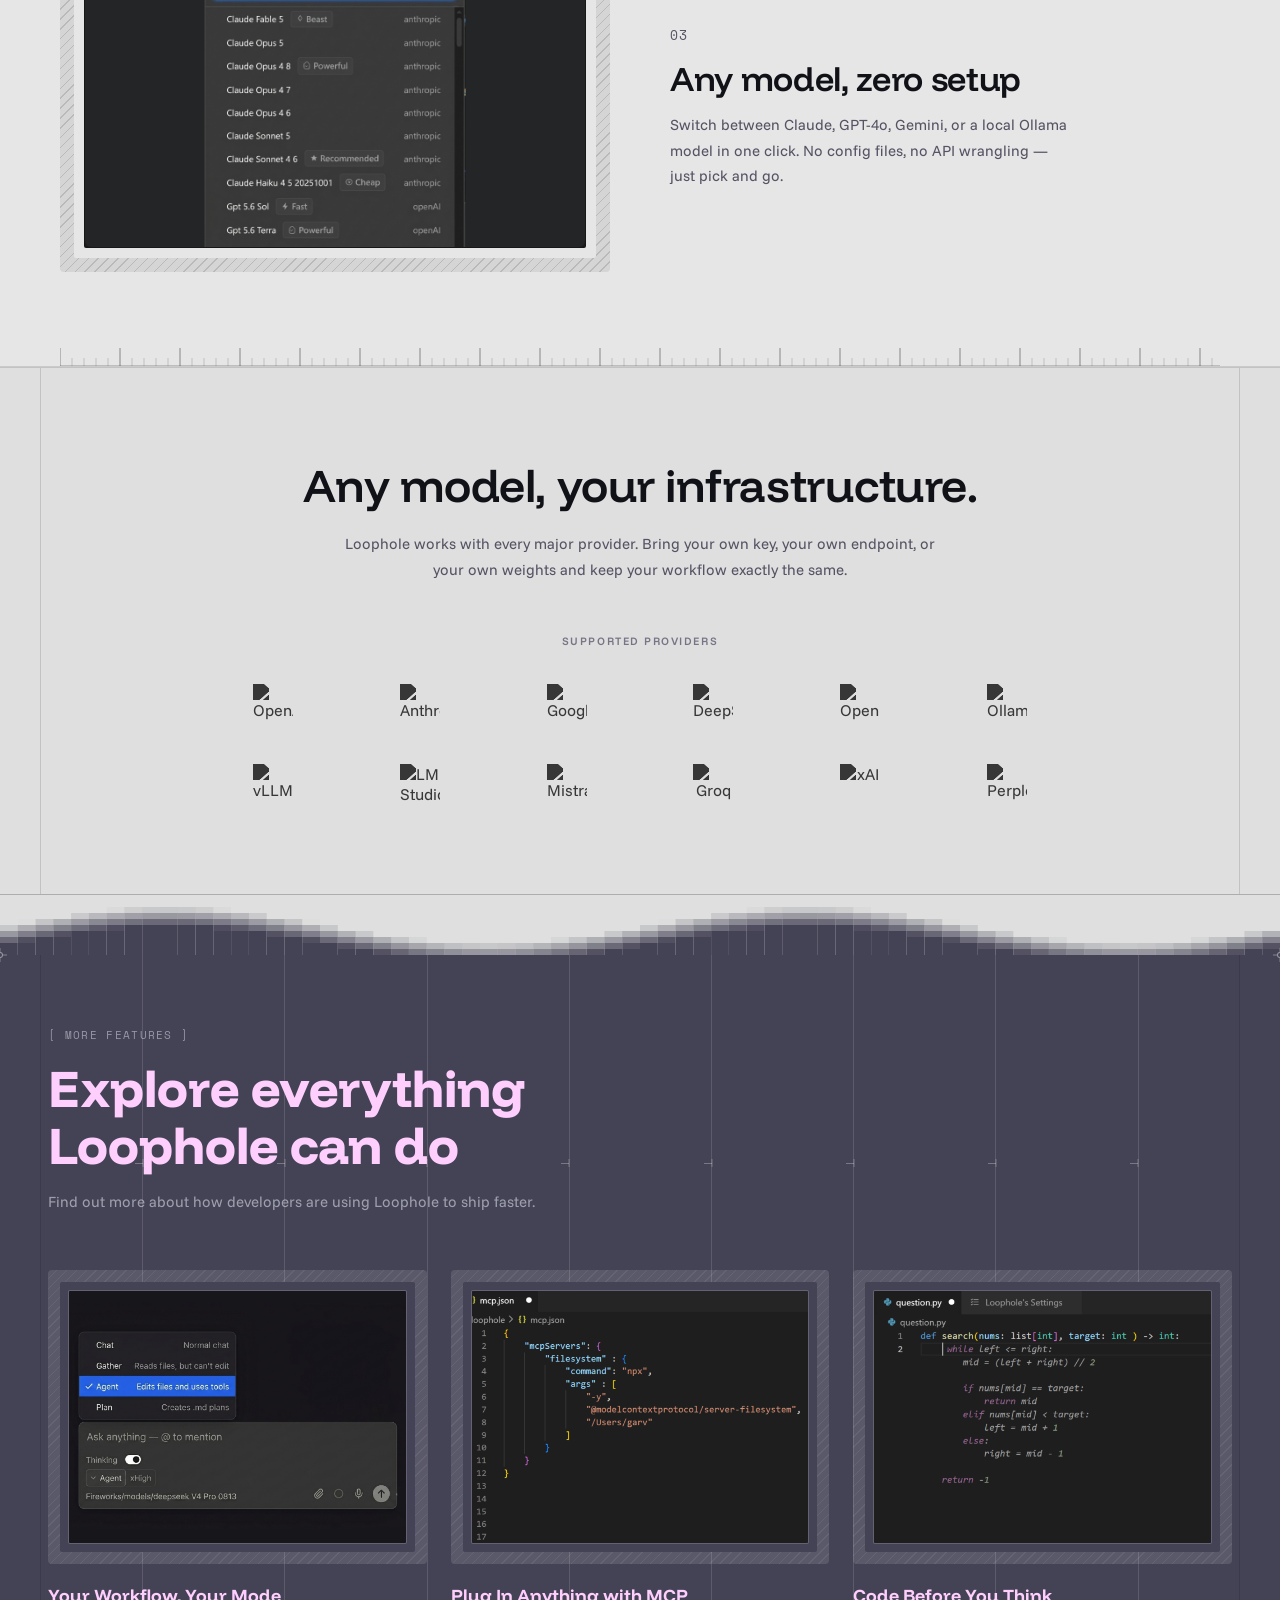
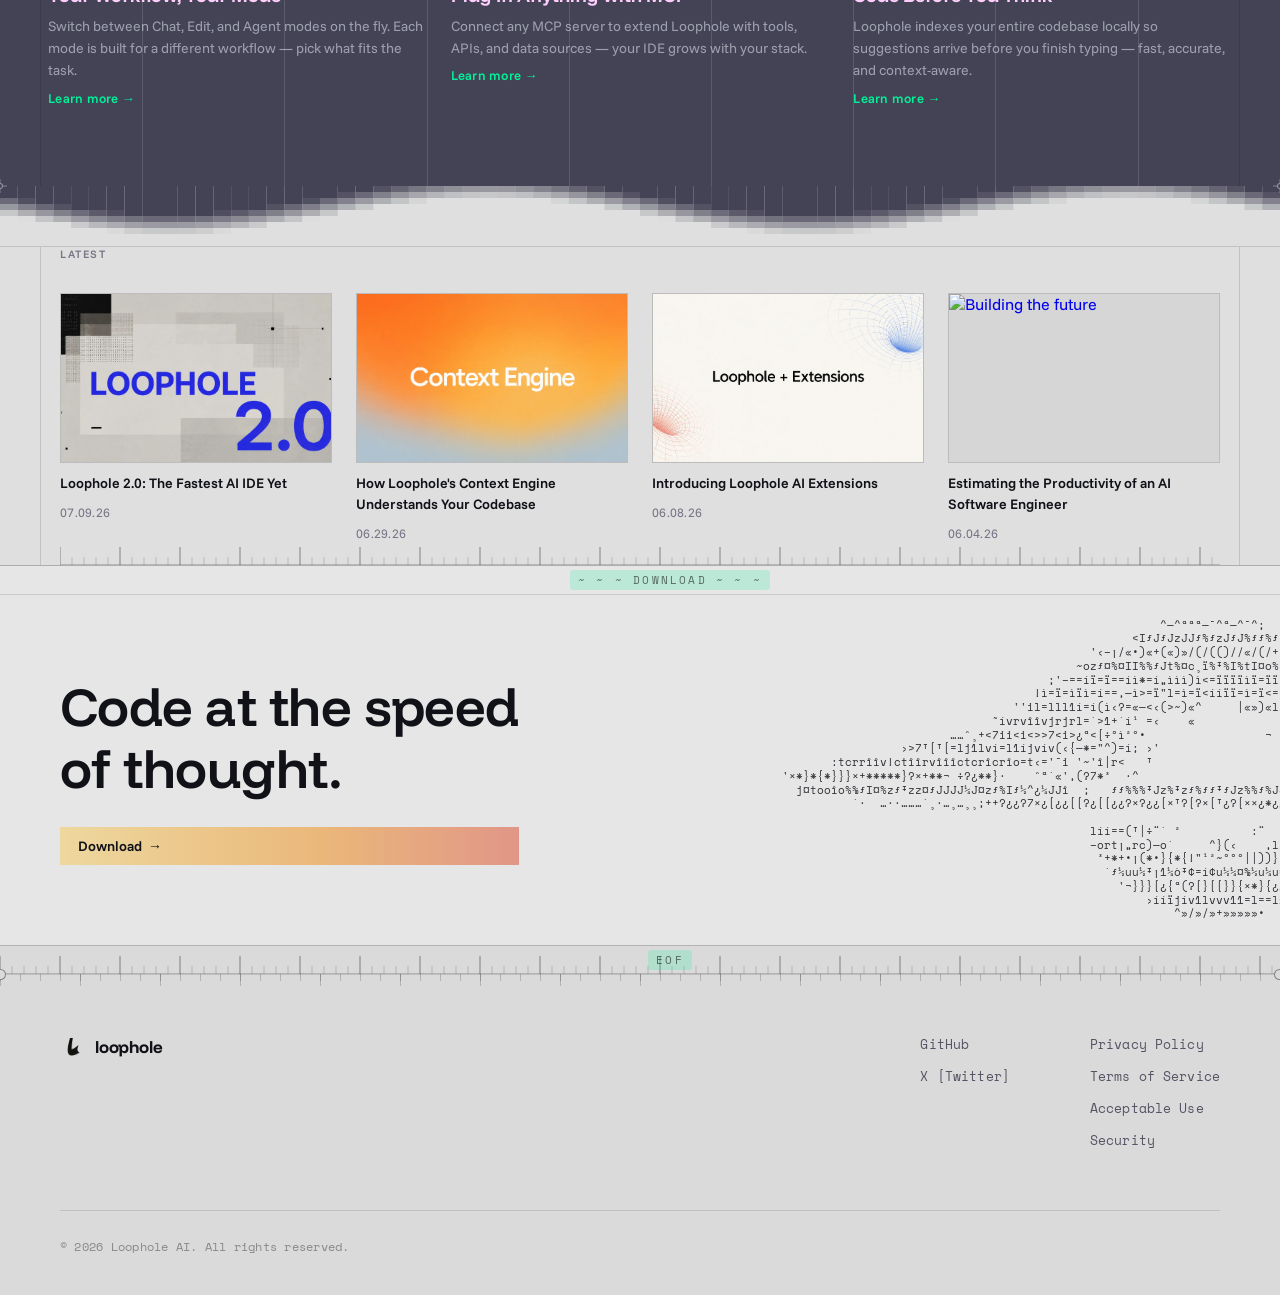
==== commit f2183714: "checkpoints v2" ====
--- a/index.html
+++ b/index.html
@@ -95,14 +95,9 @@
 
   <main>
 
-    <!-- ═══════════════════════════════════════
-         HERO — top ruler canvas
-    ════════════════════════════════════════ -->
-
     <div class="hero-wrapper">
       <section class="hero">
 
-        <!-- Upgraded corner crosshair nodes -->
         <div class="corner-node top-left"><div class="node-dot"></div></div>
         <div class="corner-node top-right"><div class="node-dot"></div></div>
         <div class="corner-node bottom-left"><div class="node-dot"></div></div>
@@ -126,22 +121,12 @@
         </div>
       </section>
     </div>
-
-    <!-- Hero bottom ruler canvas -->
-
   </main>
 
-
-  <!-- ═══════════════════════════════════════
-       SECTION TRANSITION: Open Source
-  ════════════════════════════════════════ -->
   <div class="section-transition section-transition--dark section-transition--bordered">
     <span class="section-transition__label section-transition__label--highlight">~ ~ ~ IT IS OPEN SOURCE ~ ~ ~</span>
   </div>
 
-  <!-- ═══════════════════════════════════════
-       IMAGE SHOWCASE SECTION
-  ════════════════════════════════════════ -->
   <section class="image-showcase">
     <canvas class="ruler-canvas image-showcase-ruler" data-dir="h" data-flip="true" data-labels="true"></canvas>
     <div class="image-showcase-inner">
@@ -157,14 +142,6 @@
   </section>
   <canvas class="ruler-canvas" data-dir="h" data-flip="false" data-labels="true"></canvas>
 
-
-  <!-- ═══════════════════════════════════════
-       SECTION TRANSITION: Loophole Editor
-  ════════════════════════════════════════ -->
-
-  <!-- ═══════════════════════════════════════
-       LOOPHOLE EDITOR INTRO SECTION
-  ════════════════════════════════════════ -->
   <section class="loophole-editor-intro">
     <div class="lei-inner">
       <div class="lei-tag">[ Loophole Editor ]</div>
@@ -172,9 +149,6 @@
     </div>
   </section>
 
-  <!-- ═══════════════════════════════════════
-       HOW IT WORKS — STEPS SECTION
-  ════════════════════════════════════════ -->
   <canvas class="ruler-canvas" data-dir="h" data-flip="true" data-labels="true"></canvas>
   <section class="hiw-section">
     <div class="wormhole-logo"></div>
@@ -233,11 +207,6 @@
     </div>
     <canvas class="ruler-canvas hiw-ruler-bottom" data-dir="h" data-flip="false" data-labels="true"></canvas>
   </section>
-
-  <!-- ═══════════════════════════════════════
-       PROVIDERS — ruler canvas on top
-  ════════════════════════════════════════ -->
-
 
   <section class="providers ruler-frame">
     <h2>Any model, your infrastructure.</h2>
@@ -259,12 +228,6 @@
     </div>
   </section>
 
-
-
-  <!-- ═══════════════════════════════════════
-       MORE FEATURES SECTION
-  ════════════════════════════════════════ -->
-
   <div class="section-dissolve">
     <svg xmlns="http://www.w3.org/2000/svg" viewBox="0 0 1440 60" preserveAspectRatio="none" class="dissolve-svg">
       <rect x="120.0" y="12.0" width="20.0" height="6.0" fill="#444255" opacity="0.03"/><rect x="140.0" y="12.0" width="20.0" height="6.0" fill="#444255" opacity="0.10"/><rect x="160.0" y="12.0" width="20.0" height="6.0" fill="#444255" opacity="0.14"/><rect x="180.0" y="12.0" width="20.0" height="6.0" fill="#444255" opacity="0.15"/><rect x="200.0" y="12.0" width="20.0" height="6.0" fill="#444255" opacity="0.14"/><rect x="220.0" y="12.0" width="20.0" height="6.0" fill="#444255" opacity="0.10"/><rect x="240.0" y="12.0" width="20.0" height="6.0" fill="#444255" opacity="0.03"/><rect x="840.0" y="12.0" width="20.0" height="6.0" fill="#444255" opacity="0.03"/><rect x="860.0" y="12.0" width="20.0" height="6.0" fill="#444255" opacity="0.10"/><rect x="880.0" y="12.0" width="20.0" height="6.0" fill="#444255" opacity="0.14"/><rect x="900.0" y="12.0" width="20.0" height="6.0" fill="#444255" opacity="0.15"/><rect x="920.0" y="12.0" width="20.0" height="6.0" fill="#444255" opacity="0.14"/><rect x="940.0" y="12.0" width="20.0" height="6.0" fill="#444255" opacity="0.10"/><rect x="960.0" y="12.0" width="20.0" height="6.0" fill="#444255" opacity="0.03"/><rect x="80.0" y="18.0" width="20.0" height="6.0" fill="#444255" opacity="0.13"/><rect x="100.0" y="18.0" width="20.0" height="6.0" fill="#444255" opacity="0.24"/><rect x="120.0" y="18.0" width="20.0" height="6.0" fill="#444255" opacity="0.33"/><rect x="140.0" y="18.0" width="20.0" height="6.0" fill="#444255" opacity="0.40"/><rect x="160.0" y="18.0" width="20.0" height="6.0" fill="#444255" opacity="0.44"/><rect x="180.0" y="18.0" width="20.0" height="6.0" fill="#444255" opacity="0.45"/><rect x="200.0" y="18.0" width="20.0" height="6.0" fill="#444255" opacity="0.44"/><rect x="220.0" y="18.0" width="20.0" height="6.0" fill="#444255" opacity="0.40"/><rect x="240.0" y="18.0" width="20.0" height="6.0" fill="#444255" opacity="0.33"/><rect x="260.0" y="18.0" width="20.0" height="6.0" fill="#444255" opacity="0.24"/><rect x="280.0" y="18.0" width="20.0" height="6.0" fill="#444255" opacity="0.13"/><rect x="800.0" y="18.0" width="20.0" height="6.0" fill="#444255" opacity="0.13"/><rect x="820.0" y="18.0" width="20.0" height="6.0" fill="#444255" opacity="0.24"/><rect x="840.0" y="18.0" width="20.0" height="6.0" fill="#444255" opacity="0.33"/><rect x="860.0" y="18.0" width="20.0" height="6.0" fill="#444255" opacity="0.40"/><rect x="880.0" y="18.0" width="20.0" height="6.0" fill="#444255" opacity="0.44"/><rect x="900.0" y="18.0" width="20.0" height="6.0" fill="#444255" opacity="0.45"/><rect x="920.0" y="18.0" width="20.0" height="6.0" fill="#444255" opacity="0.44"/><rect x="940.0" y="18.0" width="20.0" height="6.0" fill="#444255" opacity="0.40"/><rect x="960.0" y="18.0" width="20.0" height="6.0" fill="#444255" opacity="0.33"/><rect x="980.0" y="18.0" width="20.0" height="6.0" fill="#444255" opacity="0.24"/><rect x="1000.0" y="18.0" width="20.0" height="6.0" fill="#444255" opacity="0.13"/><rect x="20.0" y="24.0" width="20.0" height="6.0" fill="#444255" opacity="0.01"/><rect x="40.0" y="24.0" width="20.0" height="6.0" fill="#444255" opacity="0.16"/><rect x="60.0" y="24.0" width="20.0" height="6.0" fill="#444255" opacity="0.30"/><rect x="80.0" y="24.0" width="20.0" height="6.0" fill="#444255" opacity="0.43"/><rect x="100.0" y="24.0" width="20.0" height="6.0" fill="#444255" opacity="0.54"/><rect x="120.0" y="24.0" width="20.0" height="6.0" fill="#444255" opacity="0.63"/><rect x="140.0" y="24.0" width="20.0" height="6.0" fill="#444255" opacity="0.70"/><rect x="160.0" y="24.0" width="20.0" height="6.0" fill="#444255" opacity="0.74"/><rect x="180.0" y="24.0" width="20.0" height="6.0" fill="#444255" opacity="0.75"/><rect x="200.0" y="24.0" width="20.0" height="6.0" fill="#444255" opacity="0.74"/><rect x="220.0" y="24.0" width="20.0" height="6.0" fill="#444255" opacity="0.70"/><rect x="240.0" y="24.0" width="20.0" height="6.0" fill="#444255" opacity="0.63"/><rect x="260.0" y="24.0" width="20.0" height="6.0" fill="#444255" opacity="0.54"/><rect x="280.0" y="24.0" width="20.0" height="6.0" fill="#444255" opacity="0.43"/><rect x="300.0" y="24.0" width="20.0" height="6.0" fill="#444255" opacity="0.30"/><rect x="320.0" y="24.0" width="20.0" height="6.0" fill="#444255" opacity="0.16"/><rect x="340.0" y="24.0" width="20.0" height="6.0" fill="#444255" opacity="0.01"/><rect x="740.0" y="24.0" width="20.0" height="6.0" fill="#444255" opacity="0.01"/><rect x="760.0" y="24.0" width="20.0" height="6.0" fill="#444255" opacity="0.16"/><rect x="780.0" y="24.0" width="20.0" height="6.0" fill="#444255" opacity="0.30"/><rect x="800.0" y="24.0" width="20.0" height="6.0" fill="#444255" opacity="0.43"/><rect x="820.0" y="24.0" width="20.0" height="6.0" fill="#444255" opacity="0.54"/><rect x="840.0" y="24.0" width="20.0" height="6.0" fill="#444255" opacity="0.63"/><rect x="860.0" y="24.0" width="20.0" height="6.0" fill="#444255" opacity="0.70"/><rect x="880.0" y="24.0" width="20.0" height="6.0" fill="#444255" opacity="0.74"/><rect x="900.0" y="24.0" width="20.0" height="6.0" fill="#444255" opacity="0.75"/><rect x="920.0" y="24.0" width="20.0" height="6.0" fill="#444255" opacity="0.74"/><rect x="940.0" y="24.0" width="20.0" height="6.0" fill="#444255" opacity="0.70"/><rect x="960.0" y="24.0" width="20.0" height="6.0" fill="#444255" opacity="0.63"/><rect x="980.0" y="24.0" width="20.0" height="6.0" fill="#444255" opacity="0.54"/><rect x="1000.0" y="24.0" width="20.0" height="6.0" fill="#444255" opacity="0.43"/><rect x="1020.0" y="24.0" width="20.0" height="6.0" fill="#444255" opacity="0.30"/><rect x="1040.0" y="24.0" width="20.0" height="6.0" fill="#444255" opacity="0.16"/><rect x="1060.0" y="24.0" width="20.0" height="6.0" fill="#444255" opacity="0.01"/><rect x="0.0" y="30.0" width="20.0" height="6.0" fill="#444255" opacity="0.15"/><rect x="20.0" y="30.0" width="20.0" height="6.0" fill="#444255" opacity="0.31"/><rect x="40.0" y="30.0" width="20.0" height="6.0" fill="#444255" opacity="0.46"/><rect x="60.0" y="30.0" width="20.0" height="6.0" fill="#444255" opacity="0.60"/><rect x="80.0" y="30.0" width="20.0" height="6.0" fill="#444255" opacity="0.73"/><rect x="100.0" y="30.0" width="20.0" height="6.0" fill="#444255" opacity="0.84"/><rect x="120.0" y="30.0" width="20.0" height="6.0" fill="#444255" opacity="0.93"/><rect x="140.0" y="30.0" width="20.0" height="6.0" fill="#444255" opacity="1.00"/><rect x="160.0" y="30.0" width="20.0" height="6.0" fill="#444255" opacity="1.00"/><rect x="180.0" y="30.0" width="20.0" height="6.0" fill="#444255" opacity="1.00"/><rect x="200.0" y="30.0" width="20.0" height="6.0" fill="#444255" opacity="1.00"/><rect x="220.0" y="30.0" width="20.0" height="6.0" fill="#444255" opacity="1.00"/><rect x="240.0" y="30.0" width="20.0" height="6.0" fill="#444255" opacity="0.93"/><rect x="260.0" y="30.0" width="20.0" height="6.0" fill="#444255" opacity="0.84"/><rect x="280.0" y="30.0" width="20.0" height="6.0" fill="#444255" opacity="0.73"/><rect x="300.0" y="30.0" width="20.0" height="6.0" fill="#444255" opacity="0.60"/><rect x="320.0" y="30.0" width="20.0" height="6.0" fill="#444255" opacity="0.46"/><rect x="340.0" y="30.0" width="20.0" height="6.0" fill="#444255" opacity="0.31"/><rect x="360.0" y="30.0" width="20.0" height="6.0" fill="#444255" opacity="0.15"/><rect x="720.0" y="30.0" width="20.0" height="6.0" fill="#444255" opacity="0.15"/><rect x="740.0" y="30.0" width="20.0" height="6.0" fill="#444255" opacity="0.31"/><rect x="760.0" y="30.0" width="20.0" height="6.0" fill="#444255" opacity="0.46"/><rect x="780.0" y="30.0" width="20.0" height="6.0" fill="#444255" opacity="0.60"/><rect x="800.0" y="30.0" width="20.0" height="6.0" fill="#444255" opacity="0.73"/><rect x="820.0" y="30.0" width="20.0" height="6.0" fill="#444255" opacity="0.84"/><rect x="840.0" y="30.0" width="20.0" height="6.0" fill="#444255" opacity="0.93"/><rect x="860.0" y="30.0" width="20.0" height="6.0" fill="#444255" opacity="1.00"/><rect x="880.0" y="30.0" width="20.0" height="6.0" fill="#444255" opacity="1.00"/><rect x="900.0" y="30.0" width="20.0" height="6.0" fill="#444255" opacity="1.00"/><rect x="920.0" y="30.0" width="20.0" height="6.0" fill="#444255" opacity="1.00"/><rect x="940.0" y="30.0" width="20.0" height="6.0" fill="#444255" opacity="1.00"/><rect x="960.0" y="30.0" width="20.0" height="6.0" fill="#444255" opacity="0.93"/><rect x="980.0" y="30.0" width="20.0" height="6.0" fill="#444255" opacity="0.84"/><rect x="1000.0" y="30.0" width="20.0" height="6.0" fill="#444255" opacity="0.73"/><rect x="1020.0" y="30.0" width="20.0" height="6.0" fill="#444255" opacity="0.60"/><rect x="1040.0" y="30.0" width="20.0" height="6.0" fill="#444255" opacity="0.46"/><rect x="1060.0" y="30.0" width="20.0" height="6.0" fill="#444255" opacity="0.31"/><rect x="1080.0" y="30.0" width="20.0" height="6.0" fill="#444255" opacity="0.15"/><rect x="0.0" y="36.0" width="20.0" height="6.0" fill="#444255" opacity="0.45"/><rect x="20.0" y="36.0" width="20.0" height="6.0" fill="#444255" opacity="0.61"/><rect x="40.0" y="36.0" width="20.0" height="6.0" fill="#444255" opacity="0.76"/><rect x="60.0" y="36.0" width="20.0" height="6.0" fill="#444255" opacity="0.90"/><rect x="80.0" y="36.0" width="20.0" height="6.0" fill="#444255" opacity="1.00"/><rect x="100.0" y="36.0" width="20.0" height="6.0" fill="#444255" opacity="1.00"/><rect x="120.0" y="36.0" width="20.0" height="6.0" fill="#444255" opacity="1.00"/><rect x="140.0" y="36.0" width="20.0" height="6.0" fill="#444255" opacity="1.00"/><rect x="160.0" y="36.0" width="20.0" height="6.0" fill="#444255" opacity="1.00"/><rect x="180.0" y="36.0" width="20.0" height="6.0" fill="#444255" opacity="1.00"/><rect x="200.0" y="36.0" width="20.0" height="6.0" fill="#444255" opacity="1.00"/><rect x="220.0" y="36.0" width="20.0" height="6.0" fill="#444255" opacity="1.00"/><rect x="240.0" y="36.0" width="20.0" height="6.0" fill="#444255" opacity="1.00"/><rect x="260.0" y="36.0" width="20.0" height="6.0" fill="#444255" opacity="1.00"/><rect x="280.0" y="36.0" width="20.0" height="6.0" fill="#444255" opacity="1.00"/><rect x="300.0" y="36.0" width="20.0" height="6.0" fill="#444255" opacity="0.90"/><rect x="320.0" y="36.0" width="20.0" height="6.0" fill="#444255" opacity="0.76"/><rect x="340.0" y="36.0" width="20.0" height="6.0" fill="#444255" opacity="0.61"/><rect x="360.0" y="36.0" width="20.0" height="6.0" fill="#444255" opacity="0.45"/><rect x="380.0" y="36.0" width="20.0" height="6.0" fill="#444255" opacity="0.29"/><rect x="400.0" y="36.0" width="20.0" height="6.0" fill="#444255" opacity="0.14"/><rect x="680.0" y="36.0" width="20.0" height="6.0" fill="#444255" opacity="0.14"/><rect x="700.0" y="36.0" width="20.0" height="6.0" fill="#444255" opacity="0.29"/><rect x="720.0" y="36.0" width="20.0" height="6.0" fill="#444255" opacity="0.45"/><rect x="740.0" y="36.0" width="20.0" height="6.0" fill="#444255" opacity="0.61"/><rect x="760.0" y="36.0" width="20.0" height="6.0" fill="#444255" opacity="0.76"/><rect x="780.0" y="36.0" width="20.0" height="6.0" fill="#444255" opacity="0.90"/><rect x="800.0" y="36.0" width="20.0" height="6.0" fill="#444255" opacity="1.00"/><rect x="820.0" y="36.0" width="20.0" height="6.0" fill="#444255" opacity="1.00"/><rect x="840.0" y="36.0" width="20.0" height="6.0" fill="#444255" opacity="1.00"/><rect x="860.0" y="36.0" width="20.0" height="6.0" fill="#444255" opacity="1.00"/><rect x="880.0" y="36.0" width="20.0" height="6.0" fill="#444255" opacity="1.00"/><rect x="900.0" y="36.0" width="20.0" height="6.0" fill="#444255" opacity="1.00"/><rect x="920.0" y="36.0" width="20.0" height="6.0" fill="#444255" opacity="1.00"/><rect x="940.0" y="36.0" width="20.0" height="6.0" fill="#444255" opacity="1.00"/><rect x="960.0" y="36.0" width="20.0" height="6.0" fill="#444255" opacity="1.00"/><rect x="980.0" y="36.0" width="20.0" height="6.0" fill="#444255" opacity="1.00"/><rect x="1000.0" y="36.0" width="20.0" height="6.0" fill="#444255" opacity="1.00"/><rect x="1020.0" y="36.0" width="20.0" height="6.0" fill="#444255" opacity="0.90"/><rect x="1040.0" y="36.0" width="20.0" height="6.0" fill="#444255" opacity="0.76"/><rect x="1060.0" y="36.0" width="20.0" height="6.0" fill="#444255" opacity="0.61"/><rect x="1080.0" y="36.0" width="20.0" height="6.0" fill="#444255" opacity="0.45"/><rect x="1100.0" y="36.0" width="20.0" height="6.0" fill="#444255" opacity="0.29"/><rect x="1120.0" y="36.0" width="20.0" height="6.0" fill="#444255" opacity="0.14"/><rect x="1140.0" y="36.0" width="20.0" height="6.0" fill="#444255" opacity="0.00"/><rect x="1400.0" y="36.0" width="20.0" height="6.0" fill="#444255" opacity="0.14"/><rect x="1420.0" y="36.0" width="20.0" height="6.0" fill="#444255" opacity="0.29"/><rect x="0.0" y="42.0" width="20.0" height="6.0" fill="#444255" opacity="0.75"/><rect x="20.0" y="42.0" width="20.0" height="6.0" fill="#444255" opacity="0.91"/><rect x="40.0" y="42.0" width="20.0" height="6.0" fill="#444255" opacity="1.00"/><rect x="60.0" y="42.0" width="20.0" height="6.0" fill="#444255" opacity="1.00"/><rect x="80.0" y="42.0" width="20.0" height="6.0" fill="#444255" opacity="1.00"/><rect x="100.0" y="42.0" width="20.0" height="6.0" fill="#444255" opacity="1.00"/><rect x="120.0" y="42.0" width="20.0" height="6.0" fill="#444255" opacity="1.00"/><rect x="140.0" y="42.0" width="20.0" height="6.0" fill="#444255" opacity="1.00"/><rect x="160.0" y="42.0" width="20.0" height="6.0" fill="#444255" opacity="1.00"/><rect x="180.0" y="42.0" width="20.0" height="6.0" fill="#444255" opacity="1.00"/><rect x="200.0" y="42.0" width="20.0" height="6.0" fill="#444255" opacity="1.00"/><rect x="220.0" y="42.0" width="20.0" height="6.0" fill="#444255" opacity="1.00"/><rect x="240.0" y="42.0" width="20.0" height="6.0" fill="#444255" opacity="1.00"/><rect x="260.0" y="42.0" width="20.0" height="6.0" fill="#444255" opacity="1.00"/><rect x="280.0" y="42.0" width="20.0" height="6.0" fill="#444255" opacity="1.00"/><rect x="300.0" y="42.0" width="20.0" height="6.0" fill="#444255" opacity="1.00"/><rect x="320.0" y="42.0" width="20.0" height="6.0" fill="#444255" opacity="1.00"/><rect x="340.0" y="42.0" width="20.0" height="6.0" fill="#444255" opacity="0.91"/><rect x="360.0" y="42.0" width="20.0" height="6.0" fill="#444255" opacity="0.75"/><rect x="380.0" y="42.0" width="20.0" height="6.0" fill="#444255" opacity="0.59"/><rect x="400.0" y="42.0" width="20.0" height="6.0" fill="#444255" opacity="0.44"/><rect x="420.0" y="42.0" width="20.0" height="6.0" fill="#444255" opacity="0.30"/><rect x="440.0" y="42.0" width="20.0" height="6.0" fill="#444255" opacity="0.17"/><rect x="460.0" y="42.0" width="20.0" height="6.0" fill="#444255" opacity="0.06"/><rect x="620.0" y="42.0" width="20.0" height="6.0" fill="#444255" opacity="0.06"/><rect x="640.0" y="42.0" width="20.0" height="6.0" fill="#444255" opacity="0.17"/><rect x="660.0" y="42.0" width="20.0" height="6.0" fill="#444255" opacity="0.30"/><rect x="680.0" y="42.0" width="20.0" height="6.0" fill="#444255" opacity="0.44"/><rect x="700.0" y="42.0" width="20.0" height="6.0" fill="#444255" opacity="0.59"/><rect x="720.0" y="42.0" width="20.0" height="6.0" fill="#444255" opacity="0.75"/><rect x="740.0" y="42.0" width="20.0" height="6.0" fill="#444255" opacity="0.91"/><rect x="760.0" y="42.0" width="20.0" height="6.0" fill="#444255" opacity="1.00"/><rect x="780.0" y="42.0" width="20.0" height="6.0" fill="#444255" opacity="1.00"/><rect x="800.0" y="42.0" width="20.0" height="6.0" fill="#444255" opacity="1.00"/><rect x="820.0" y="42.0" width="20.0" height="6.0" fill="#444255" opacity="1.00"/><rect x="840.0" y="42.0" width="20.0" height="6.0" fill="#444255" opacity="1.00"/><rect x="860.0" y="42.0" width="20.0" height="6.0" fill="#444255" opacity="1.00"/><rect x="880.0" y="42.0" width="20.0" height="6.0" fill="#444255" opacity="1.00"/><rect x="900.0" y="42.0" width="20.0" height="6.0" fill="#444255" opacity="1.00"/><rect x="920.0" y="42.0" width="20.0" height="6.0" fill="#444255" opacity="1.00"/><rect x="940.0" y="42.0" width="20.0" height="6.0" fill="#444255" opacity="1.00"/><rect x="960.0" y="42.0" width="20.0" height="6.0" fill="#444255" opacity="1.00"/><rect x="980.0" y="42.0" width="20.0" height="6.0" fill="#444255" opacity="1.00"/><rect x="1000.0" y="42.0" width="20.0" height="6.0" fill="#444255" opacity="1.00"/><rect x="1020.0" y="42.0" width="20.0" height="6.0" fill="#444255" opacity="1.00"/><rect x="1040.0" y="42.0" width="20.0" height="6.0" fill="#444255" opacity="1.00"/><rect x="1060.0" y="42.0" width="20.0" height="6.0" fill="#444255" opacity="0.91"/><rect x="1080.0" y="42.0" width="20.0" height="6.0" fill="#444255" opacity="0.75"/><rect x="1100.0" y="42.0" width="20.0" height="6.0" fill="#444255" opacity="0.59"/><rect x="1120.0" y="42.0" width="20.0" height="6.0" fill="#444255" opacity="0.44"/><rect x="1140.0" y="42.0" width="20.0" height="6.0" fill="#444255" opacity="0.30"/><rect x="1160.0" y="42.0" width="20.0" height="6.0" fill="#444255" opacity="0.17"/><rect x="1180.0" y="42.0" width="20.0" height="6.0" fill="#444255" opacity="0.06"/><rect x="1340.0" y="42.0" width="20.0" height="6.0" fill="#444255" opacity="0.06"/><rect x="1360.0" y="42.0" width="20.0" height="6.0" fill="#444255" opacity="0.17"/><rect x="1380.0" y="42.0" width="20.0" height="6.0" fill="#444255" opacity="0.30"/><rect x="1400.0" y="42.0" width="20.0" height="6.0" fill="#444255" opacity="0.44"/><rect x="1420.0" y="42.0" width="20.0" height="6.0" fill="#444255" opacity="0.59"/><rect x="0.0" y="48.0" width="20.0" height="6.0" fill="#444255" opacity="1.00"/><rect x="20.0" y="48.0" width="20.0" height="6.0" fill="#444255" opacity="1.00"/><rect x="40.0" y="48.0" width="20.0" height="6.0" fill="#444255" opacity="1.00"/><rect x="60.0" y="48.0" width="20.0" height="6.0" fill="#444255" opacity="1.00"/><rect x="80.0" y="48.0" width="20.0" height="6.0" fill="#444255" opacity="1.00"/><rect x="100.0" y="48.0" width="20.0" height="6.0" fill="#444255" opacity="1.00"/><rect x="120.0" y="48.0" width="20.0" height="6.0" fill="#444255" opacity="1.00"/><rect x="140.0" y="48.0" width="20.0" height="6.0" fill="#444255" opacity="1.00"/><rect x="160.0" y="48.0" width="20.0" height="6.0" fill="#444255" opacity="1.00"/><rect x="180.0" y="48.0" width="20.0" height="6.0" fill="#444255" opacity="1.00"/><rect x="200.0" y="48.0" width="20.0" height="6.0" fill="#444255" opacity="1.00"/><rect x="220.0" y="48.0" width="20.0" height="6.0" fill="#444255" opacity="1.00"/><rect x="240.0" y="48.0" width="20.0" height="6.0" fill="#444255" opacity="1.00"/><rect x="260.0" y="48.0" width="20.0" height="6.0" fill="#444255" opacity="1.00"/><rect x="280.0" y="48.0" width="20.0" height="6.0" fill="#444255" opacity="1.00"/><rect x="300.0" y="48.0" width="20.0" height="6.0" fill="#444255" opacity="1.00"/><rect x="320.0" y="48.0" width="20.0" height="6.0" fill="#444255" opacity="1.00"/><rect x="340.0" y="48.0" width="20.0" height="6.0" fill="#444255" opacity="1.00"/><rect x="360.0" y="48.0" width="20.0" height="6.0" fill="#444255" opacity="1.00"/><rect x="380.0" y="48.0" width="20.0" height="6.0" fill="#444255" opacity="0.89"/><rect x="400.0" y="48.0" width="20.0" height="6.0" fill="#444255" opacity="0.74"/><rect x="420.0" y="48.0" width="20.0" height="6.0" fill="#444255" opacity="0.60"/><rect x="440.0" y="48.0" width="20.0" height="6.0" fill="#444255" opacity="0.47"/><rect x="460.0" y="48.0" width="20.0" height="6.0" fill="#444255" opacity="0.36"/><rect x="480.0" y="48.0" width="20.0" height="6.0" fill="#444255" opacity="0.27"/><rect x="500.0" y="48.0" width="20.0" height="6.0" fill="#444255" opacity="0.20"/><rect x="520.0" y="48.0" width="20.0" height="6.0" fill="#444255" opacity="0.16"/><rect x="540.0" y="48.0" width="20.0" height="6.0" fill="#444255" opacity="0.15"/><rect x="560.0" y="48.0" width="20.0" height="6.0" fill="#444255" opacity="0.16"/><rect x="580.0" y="48.0" width="20.0" height="6.0" fill="#444255" opacity="0.20"/><rect x="600.0" y="48.0" width="20.0" height="6.0" fill="#444255" opacity="0.27"/><rect x="620.0" y="48.0" width="20.0" height="6.0" fill="#444255" opacity="0.36"/><rect x="640.0" y="48.0" width="20.0" height="6.0" fill="#444255" opacity="0.47"/><rect x="660.0" y="48.0" width="20.0" height="6.0" fill="#444255" opacity="0.60"/><rect x="680.0" y="48.0" width="20.0" height="6.0" fill="#444255" opacity="0.74"/><rect x="700.0" y="48.0" width="20.0" height="6.0" fill="#444255" opacity="0.89"/><rect x="720.0" y="48.0" width="20.0" height="6.0" fill="#444255" opacity="1.00"/><rect x="740.0" y="48.0" width="20.0" height="6.0" fill="#444255" opacity="1.00"/><rect x="760.0" y="48.0" width="20.0" height="6.0" fill="#444255" opacity="1.00"/><rect x="780.0" y="48.0" width="20.0" height="6.0" fill="#444255" opacity="1.00"/><rect x="800.0" y="48.0" width="20.0" height="6.0" fill="#444255" opacity="1.00"/><rect x="820.0" y="48.0" width="20.0" height="6.0" fill="#444255" opacity="1.00"/><rect x="840.0" y="48.0" width="20.0" height="6.0" fill="#444255" opacity="1.00"/><rect x="860.0" y="48.0" width="20.0" height="6.0" fill="#444255" opacity="1.00"/><rect x="880.0" y="48.0" width="20.0" height="6.0" fill="#444255" opacity="1.00"/><rect x="900.0" y="48.0" width="20.0" height="6.0" fill="#444255" opacity="1.00"/><rect x="920.0" y="48.0" width="20.0" height="6.0" fill="#444255" opacity="1.00"/><rect x="940.0" y="48.0" width="20.0" height="6.0" fill="#444255" opacity="1.00"/><rect x="960.0" y="48.0" width="20.0" height="6.0" fill="#444255" opacity="1.00"/><rect x="980.0" y="48.0" width="20.0" height="6.0" fill="#444255" opacity="1.00"/><rect x="1000.0" y="48.0" width="20.0" height="6.0" fill="#444255" opacity="1.00"/><rect x="1020.0" y="48.0" width="20.0" height="6.0" fill="#444255" opacity="1.00"/><rect x="1040.0" y="48.0" width="20.0" height="6.0" fill="#444255" opacity="1.00"/><rect x="1060.0" y="48.0" width="20.0" height="6.0" fill="#444255" opacity="1.00"/><rect x="1080.0" y="48.0" width="20.0" height="6.0" fill="#444255" opacity="1.00"/><rect x="1100.0" y="48.0" width="20.0" height="6.0" fill="#444255" opacity="0.89"/><rect x="1120.0" y="48.0" width="20.0" height="6.0" fill="#444255" opacity="0.74"/><rect x="1140.0" y="48.0" width="20.0" height="6.0" fill="#444255" opacity="0.60"/><rect x="1160.0" y="48.0" width="20.0" height="6.0" fill="#444255" opacity="0.47"/><rect x="1180.0" y="48.0" width="20.0" height="6.0" fill="#444255" opacity="0.36"/><rect x="1200.0" y="48.0" width="20.0" height="6.0" fill="#444255" opacity="0.27"/><rect x="1220.0" y="48.0" width="20.0" height="6.0" fill="#444255" opacity="0.20"/><rect x="1240.0" y="48.0" width="20.0" height="6.0" fill="#444255" opacity="0.16"/><rect x="1260.0" y="48.0" width="20.0" height="6.0" fill="#444255" opacity="0.15"/><rect x="1280.0" y="48.0" width="20.0" height="6.0" fill="#444255" opacity="0.16"/><rect x="1300.0" y="48.0" width="20.0" height="6.0" fill="#444255" opacity="0.20"/><rect x="1320.0" y="48.0" width="20.0" height="6.0" fill="#444255" opacity="0.27"/><rect x="1340.0" y="48.0" width="20.0" height="6.0" fill="#444255" opacity="0.36"/><rect x="1360.0" y="48.0" width="20.0" height="6.0" fill="#444255" opacity="0.47"/><rect x="1380.0" y="48.0" width="20.0" height="6.0" fill="#444255" opacity="0.60"/><rect x="1400.0" y="48.0" width="20.0" height="6.0" fill="#444255" opacity="0.74"/><rect x="1420.0" y="48.0" width="20.0" height="6.0" fill="#444255" opacity="0.89"/><rect x="0.0" y="54.0" width="20.0" height="6.0" fill="#444255" opacity="1.00"/><rect x="20.0" y="54.0" width="20.0" height="6.0" fill="#444255" opacity="1.00"/><rect x="40.0" y="54.0" width="20.0" height="6.0" fill="#444255" opacity="1.00"/><rect x="60.0" y="54.0" width="20.0" height="6.0" fill="#444255" opacity="1.00"/><rect x="80.0" y="54.0" width="20.0" height="6.0" fill="#444255" opacity="1.00"/><rect x="100.0" y="54.0" width="20.0" height="6.0" fill="#444255" opacity="1.00"/><rect x="120.0" y="54.0" width="20.0" height="6.0" fill="#444255" opacity="1.00"/><rect x="140.0" y="54.0" width="20.0" height="6.0" fill="#444255" opacity="1.00"/><rect x="160.0" y="54.0" width="20.0" height="6.0" fill="#444255" opacity="1.00"/><rect x="180.0" y="54.0" width="20.0" height="6.0" fill="#444255" opacity="1.00"/><rect x="200.0" y="54.0" width="20.0" height="6.0" fill="#444255" opacity="1.00"/><rect x="220.0" y="54.0" width="20.0" height="6.0" fill="#444255" opacity="1.00"/><rect x="240.0" y="54.0" width="20.0" height="6.0" fill="#444255" opacity="1.00"/><rect x="260.0" y="54.0" width="20.0" height="6.0" fill="#444255" opacity="1.00"/><rect x="280.0" y="54.0" width="20.0" height="6.0" fill="#444255" opacity="1.00"/><rect x="300.0" y="54.0" width="20.0" height="6.0" fill="#444255" opacity="1.00"/><rect x="320.0" y="54.0" width="20.0" height="6.0" fill="#444255" opacity="1.00"/><rect x="340.0" y="54.0" width="20.0" height="6.0" fill="#444255" opacity="1.00"/><rect x="360.0" y="54.0" width="20.0" height="6.0" fill="#444255" opacity="1.00"/><rect x="380.0" y="54.0" width="20.0" height="6.0" fill="#444255" opacity="1.00"/><rect x="400.0" y="54.0" width="20.0" height="6.0" fill="#444255" opacity="1.00"/><rect x="420.0" y="54.0" width="20.0" height="6.0" fill="#444255" opacity="0.90"/><rect x="440.0" y="54.0" width="20.0" height="6.0" fill="#444255" opacity="0.77"/><rect x="460.0" y="54.0" width="20.0" height="6.0" fill="#444255" opacity="0.66"/><rect x="480.0" y="54.0" width="20.0" height="6.0" fill="#444255" opacity="0.57"/><rect x="500.0" y="54.0" width="20.0" height="6.0" fill="#444255" opacity="0.50"/><rect x="520.0" y="54.0" width="20.0" height="6.0" fill="#444255" opacity="0.46"/><rect x="540.0" y="54.0" width="20.0" height="6.0" fill="#444255" opacity="0.45"/><rect x="560.0" y="54.0" width="20.0" height="6.0" fill="#444255" opacity="0.46"/><rect x="580.0" y="54.0" width="20.0" height="6.0" fill="#444255" opacity="0.50"/><rect x="600.0" y="54.0" width="20.0" height="6.0" fill="#444255" opacity="0.57"/><rect x="620.0" y="54.0" width="20.0" height="6.0" fill="#444255" opacity="0.66"/><rect x="640.0" y="54.0" width="20.0" height="6.0" fill="#444255" opacity="0.77"/><rect x="660.0" y="54.0" width="20.0" height="6.0" fill="#444255" opacity="0.90"/><rect x="680.0" y="54.0" width="20.0" height="6.0" fill="#444255" opacity="1.00"/><rect x="700.0" y="54.0" width="20.0" height="6.0" fill="#444255" opacity="1.00"/><rect x="720.0" y="54.0" width="20.0" height="6.0" fill="#444255" opacity="1.00"/><rect x="740.0" y="54.0" width="20.0" height="6.0" fill="#444255" opacity="1.00"/><rect x="760.0" y="54.0" width="20.0" height="6.0" fill="#444255" opacity="1.00"/><rect x="780.0" y="54.0" width="20.0" height="6.0" fill="#444255" opacity="1.00"/><rect x="800.0" y="54.0" width="20.0" height="6.0" fill="#444255" opacity="1.00"/><rect x="820.0" y="54.0" width="20.0" height="6.0" fill="#444255" opacity="1.00"/><rect x="840.0" y="54.0" width="20.0" height="6.0" fill="#444255" opacity="1.00"/><rect x="860.0" y="54.0" width="20.0" height="6.0" fill="#444255" opacity="1.00"/><rect x="880.0" y="54.0" width="20.0" height="6.0" fill="#444255" opacity="1.00"/><rect x="900.0" y="54.0" width="20.0" height="6.0" fill="#444255" opacity="1.00"/><rect x="920.0" y="54.0" width="20.0" height="6.0" fill="#444255" opacity="1.00"/><rect x="940.0" y="54.0" width="20.0" height="6.0" fill="#444255" opacity="1.00"/><rect x="960.0" y="54.0" width="20.0" height="6.0" fill="#444255" opacity="1.00"/><rect x="980.0" y="54.0" width="20.0" height="6.0" fill="#444255" opacity="1.00"/><rect x="1000.0" y="54.0" width="20.0" height="6.0" fill="#444255" opacity="1.00"/><rect x="1020.0" y="54.0" width="20.0" height="6.0" fill="#444255" opacity="1.00"/><rect x="1040.0" y="54.0" width="20.0" height="6.0" fill="#444255" opacity="1.00"/><rect x="1060.0" y="54.0" width="20.0" height="6.0" fill="#444255" opacity="1.00"/><rect x="1080.0" y="54.0" width="20.0" height="6.0" fill="#444255" opacity="1.00"/><rect x="1100.0" y="54.0" width="20.0" height="6.0" fill="#444255" opacity="1.00"/><rect x="1120.0" y="54.0" width="20.0" height="6.0" fill="#444255" opacity="1.00"/><rect x="1140.0" y="54.0" width="20.0" height="6.0" fill="#444255" opacity="0.90"/><rect x="1160.0" y="54.0" width="20.0" height="6.0" fill="#444255" opacity="0.77"/><rect x="1180.0" y="54.0" width="20.0" height="6.0" fill="#444255" opacity="0.66"/><rect x="1200.0" y="54.0" width="20.0" height="6.0" fill="#444255" opacity="0.57"/><rect x="1220.0" y="54.0" width="20.0" height="6.0" fill="#444255" opacity="0.50"/><rect x="1240.0" y="54.0" width="20.0" height="6.0" fill="#444255" opacity="0.46"/><rect x="1260.0" y="54.0" width="20.0" height="6.0" fill="#444255" opacity="0.45"/><rect x="1280.0" y="54.0" width="20.0" height="6.0" fill="#444255" opacity="0.46"/><rect x="1300.0" y="54.0" width="20.0" height="6.0" fill="#444255" opacity="0.50"/><rect x="1320.0" y="54.0" width="20.0" height="6.0" fill="#444255" opacity="0.57"/><rect x="1340.0" y="54.0" width="20.0" height="6.0" fill="#444255" opacity="0.66"/><rect x="1360.0" y="54.0" width="20.0" height="6.0" fill="#444255" opacity="0.77"/><rect x="1380.0" y="54.0" width="20.0" height="6.0" fill="#444255" opacity="0.90"/><rect x="1400.0" y="54.0" width="20.0" height="6.0" fill="#444255" opacity="1.00"/><rect x="1420.0" y="54.0" width="20.0" height="6.0" fill="#444255" opacity="1.00"/>
@@ -274,13 +237,11 @@
   <div class="mf-wrapper">
   <section class="more-features ruler-frame mf-ruler-grid">
 
-    <!-- Corner nodes -->
     <div class="corner-node top-left"><div class="node-dot"></div></div>
     <div class="corner-node top-right"><div class="node-dot"></div></div>
     <div class="corner-node bottom-left"><div class="node-dot"></div></div>
     <div class="corner-node bottom-right"><div class="node-dot"></div></div>
 
-    <!-- Inner vertical grid lines -->
     <div class="mf-vline mf-vline-1"></div>
     <div class="mf-vline mf-vline-2"></div>
     <div class="mf-vline mf-vline-3"></div>
@@ -290,21 +251,19 @@
     <div class="mf-vline mf-vline-7"></div>
     <div class="mf-vline mf-vline-8"></div>
 
-    <!-- Top: label + heading + CTA -->
     <div class="mf-header">
       <div class="mf-label">[ MORE FEATURES ]</div>
       <h2 class="mf-heading">Explore everything<br>Loophole can do</h2>
       <p class="mf-subheading">Find out more about how developers are using Loophole to ship faster.</p>
     </div>
 
-    <!-- Middle: image previews (hatched frame style like hiw) -->
     <div class="mf-previews">
 
       <div class="mf-preview-item">
         <div class="mf-preview-outer">
           <div class="mf-preview-gap">
             <div class="mf-preview-frame">
-              <img src="assets/mf/secondary-models.png" alt="Pick any mode" style="width:100%;height:100%;object-fit:cover;display:block;" />
+              <img src="assets/mf/mf-modes.png" alt="Pick any mode" style="width:100%;height:100%;object-fit:cover;display:block;" />
             </div>
           </div>
         </div>
@@ -319,7 +278,7 @@
         <div class="mf-preview-outer">
           <div class="mf-preview-gap">
             <div class="mf-preview-frame">
-              <img src="assets/hiw/hiw-models.png" alt="MCP Support" style="width:100%;height:100%;object-fit:cover;display:block;" />
+              <img src="assets/mf/mf-mcp.png" alt="MCP Support" style="width:100%;height:100%;object-fit:cover;display:block;" />
             </div>
           </div>
         </div>
@@ -334,7 +293,7 @@
         <div class="mf-preview-outer">
           <div class="mf-preview-gap">
             <div class="mf-preview-frame">
-              <img src="assets/hiw/hiw-diff.png" alt="Autocompletions" style="width:100%;height:100%;object-fit:cover;display:block;" />
+              <img src="assets/mf/mf-autocompletion.png" alt="Autocompletions" style="width:100%;height:100%;object-fit:cover;display:block;" />
             </div>
           </div>
         </div>
@@ -348,17 +307,7 @@
     </div>
 
   </section>
-  </div><!-- /.mf-wrapper -->
-
-
-
-  <!-- Providers bottom ruler -->
-
-
-  <!-- ═══════════════════════════════════════
-       ARTICLES SECTION
-  ════════════════════════════════════════ -->
-
+  </div>
 
   <div class="section-dissolve section-dissolve--bottom">
     <svg xmlns="http://www.w3.org/2000/svg" viewBox="0 0 1440 60" preserveAspectRatio="none" class="dissolve-svg">
@@ -406,20 +355,9 @@
     <canvas class="ruler-canvas articles-ruler-bottom" data-dir="h" data-flip="false" data-labels="true"></canvas>
   </section>
 
-  <!-- Articles bottom ruler -->
-
-
-  <!-- ═══════════════════════════════════════
-       SECTION TRANSITION: CTA
-  ════════════════════════════════════════ -->
   <div class="section-transition section-transition--dark">
     <span class="section-transition__label section-transition__label--highlight">~ ~ ~ DOWNLOAD ~ ~ ~</span>
   </div>
-
-
-  <!-- ═══════════════════════════════════════
-       CTA BANNER — ruler top
-  ════════════════════════════════════════ -->
 
   <section class="cta-banner ruler-frame">
     <div class="cta-left">
@@ -430,16 +368,9 @@
     </div>
 
     <div class="cta-logo">
-      <!-- black hole ascii goes here -->
-    </div>
-  </section>
-
-  <!-- CTA bottom ruler -->
-
-
-  <!-- ═══════════════════════════════════════
-       FOOTER TRANSITION
-  ════════════════════════════════════════ -->
+    </div>
+  </section>
+
   <div class="section-transition" style="background:#d9dad9;">
     <canvas class="ruler-canvas" data-dir="h" data-flip="false" data-labels="false"></canvas>
     <span class="section-transition__label section-transition__label--highlight">EOF</span>
--- a/css/global.css
+++ b/css/global.css
@@ -1,6 +1,3 @@
-/* ===== GLOBAL STYLES — shared across all pages ===== */
-
-/* ---------- design tokens ---------- */
 :root {
   --black: #e5e6e5;
   --nav-bg: #eeeeee;
@@ -14,12 +11,8 @@
   --line: rgba(0, 0, 0, 0.12);
   --white: #111118;
   --mid: #555364;
-
-  /* ASCII logo controls — edit these to customise */
-  /* black hole ascii vars */
-}
-
-/* ---------- reset ---------- */
+}
+
 * { margin: 0; padding: 0; box-sizing: border-box; }
 
 html, body {
@@ -31,7 +24,6 @@
 
 body { min-height: 100vh; }
 
-/* ---------- grain texture ---------- */
 .grain {
   position: absolute;
   inset: 0;
@@ -43,7 +35,6 @@
 
 header { position: relative; }
 
-/* ---------- navbar ---------- */
 nav {
   position: relative;
   background: var(--nav-bg);
@@ -133,7 +124,6 @@
   padding-left: 12px;
 }
 
-/* ---------- Polygon Ribbon Action Buttons ---------- */
 .cta-group {
   display: inline-flex;
   align-items: center;
@@ -220,7 +210,7 @@
     flex-shrink: 0;
   }
   .cta-group {
-    display: none; /* hide polygon buttons on mobile, use drawer instead */
+    display: none;
   }
   .hamburger {
     display: flex;
@@ -228,7 +218,6 @@
   }
 }
 
-/* ---------- mobile drawer ---------- */
 .mobile-menu {
   display: none;
   flex-direction: column;
@@ -272,7 +261,6 @@
   font-size: 13px;
 }
 
-/* ---------- announcement bar ---------- */
 .announce {
   position: relative;
   width: 100%;
@@ -332,7 +320,6 @@
   opacity: 0.75;
 }
 
-/* ---------- footer ---------- */
 footer {
   background: #d9dad9;
   border-top: 1px solid var(--line);
@@ -399,16 +386,12 @@
   .footer-cols { margin-left: 0; gap: 40px; }
 }
 
-/* ========================================================
-   GLOBAL RULER BORDER SYSTEM
-   ======================================================== */
 :root {
   --ruler-color: rgba(0, 0, 0, 0.18);
   --ruler-tick-color: rgba(0, 0, 0, 0.28);
   --ruler-height: 28px;
 }
 
-/* Footer ruler top edge */
 footer {
   position: relative;
   overflow: visible;
@@ -452,7 +435,6 @@
 
 .footer-ruler-corners::before { left: -5px; }
 .footer-ruler-corners::after  { right: -5px; }
-/* ── Nav Dropdown ─────────────────────────────── */
 .nav-dropdown {
   position: relative;
 }
@@ -528,7 +510,6 @@
   transform: rotate(180deg);
 }
 
-/* ── Mobile Dropdown ──────────────────────────── */
 .mob-dropdown {
   width: 100%;
   border-bottom: 1px solid var(--line);
--- a/css/index.css
+++ b/css/index.css
@@ -1,6 +1,3 @@
-/* ===== INDEX PAGE STYLES ===== */
-
-/* ---------- hero wrapper with tech crosshair corner nodes ---------- */
 .hero-wrapper {
   background: var(--black);
   padding: 30px 40px 10px 40px;
@@ -20,10 +17,6 @@
   padding: 75px 60px 60px;
   gap: 48px;
 }
-
-/* Corner nodes + hero border handled by rulers.css */
-
-/* section-label-strip replaced by .section-transition in rulers.css */
 
 .hero .hero-glow {
   position: absolute;
@@ -123,7 +116,6 @@
   max-width: 720px;
 }
 
-/* ---------- hero video ---------- */
 .hero-video-wrap {
   width: 100%;
   max-width: 900px;
@@ -195,7 +187,6 @@
   .hero h1 { font-size: 32px !important; }
 }
 
-/* ---------- image showcase section ---------- */
 .image-showcase {
   background: var(--black);
   padding: 0 40px 70px;
@@ -255,7 +246,6 @@
   .image-showcase-frame .corner-node { display: none; }
 }
 
-/* ---------- install section ---------- */
 .install-section {
   background: var(--black);
   padding: 0 40px 40px 40px;
@@ -263,14 +253,11 @@
   justify-content: center;
 }
 
-/* Framed image container — same crosshair treatment as hero */
 .install-frame {
   position: relative;
   width: 100%;
   overflow: visible;
 }
-
-/* install-frame border handled by rulers.css */
 
 .install-full-img {
   display: block;
@@ -279,15 +266,10 @@
   object-fit: cover;
 }
 
-/* Reuse corner-dot inside install-frame */
 .install-frame .corner-dot.top-left    { top: -4px; left: -4px; }
 .install-frame .corner-dot.top-right   { top: -4px; right: -4px; }
 .install-frame .corner-dot.bottom-left  { bottom: -4px; left: -4px; }
 .install-frame .corner-dot.bottom-right { bottom: -4px; right: -4px; }
-
-
-
-/* IDE download button */
 .ide-download-btn {
   display: inline-flex;
   align-items: center;
@@ -312,7 +294,6 @@
   .install-preview, .preview-pane, .preview-placeholder { min-height: 280px; }
 }
 
-/* ---------- plan to execution section ---------- */
 .pte-section {
   background: var(--black);
   border-top: 1px solid var(--line);
@@ -399,7 +380,6 @@
   min-height: 200px;
 }
 
-/* placeholder when no image */
 .pte-col-img-placeholder {
   width: 100%;
   aspect-ratio: 16/10;
@@ -420,7 +400,6 @@
   .pte-cols { grid-template-columns: 1fr; gap: 40px; }
 }
 
-/* ---------- providers section ---------- */
 .providers {
   background: #dedfde;
   border-top: 1px solid var(--line);
@@ -485,7 +464,6 @@
   .providers-grid { grid-template-columns: repeat(2, 1fr); gap: 24px 12px; }
 }
 
-/* ---------- cta banner ---------- */
 .cta-banner {
   background: var(--black);
   border-top: 1px solid var(--line);
@@ -547,7 +525,6 @@
 
 .cta-btn:hover { opacity: 0.9; }
 
-/* ---------- black hole ascii (.ascii-logo / .cta-logo) ---------- */
 .cta-logo {
   position: absolute;
   left: 54%;
@@ -573,13 +550,11 @@
   opacity: 0.85;
 }
 
-/* rulers always on top of black hole art */
 .cta-banner canvas,
 .cta-banner .corner-node {
   z-index: 10 !important;
 }
 
-/* Remove vertical ruler lines from CTA section on all viewports */
 .cta-banner.ruler-frame::before,
 .cta-banner.ruler-frame::after {
   display: none !important;
@@ -597,13 +572,11 @@
     font-size: 12px;
     padding: 8px 14px;
   }
-  /* Hide black hole on mobile */
   .cta-logo {
     display: none !important;
   }
 }
 
-/* ---------- articles section ---------- */
 .articles {
   background: #dedfde;
   border-top: 1px solid var(--line);
@@ -649,7 +622,6 @@
   display: block;
 }
 
-/* placeholder when no image */
 .article-thumb .thumb-placeholder {
   position: absolute;
   inset: 0;
@@ -689,7 +661,6 @@
   .articles-grid { grid-template-columns: 1fr; }
 }
 
-/* ---------- why loophole section ---------- */
 .why-loophole {
   background: var(--black);
   border-top: 1px solid var(--line);
@@ -789,7 +760,6 @@
     gap: 36px;
   }
 }
-/* ---------- loophole editor intro section ---------- */
 .loophole-editor-intro {
   background: var(--black);
   border-bottom: 1px solid var(--line);
@@ -827,7 +797,6 @@
   .lei-heading { font-size: 32px; }
 }
 
-/* ---------- how it works steps section ---------- */
 .hiw-section {
   background: var(--black);
   border-bottom: 1px solid var(--line);
@@ -857,7 +826,6 @@
   direction: ltr;
 }
 
-/* Outer shell — hatched pattern all the way to the edge */
 .hiw-step-outer {
   position: relative;
   padding: 14px;
@@ -877,14 +845,12 @@
 .hiw-step-outer .corner-node,
 .hiw-step-outer .node-dot { display: none; }
 
-/* Gap layer — solid background color creates the visible gap between hatch and inner frame */
 .hiw-step-frame-gap {
   background: var(--black);
   padding: 10px;
   border-radius: 2px;
 }
 
-/* Inner image frame */
 .hiw-step-frame {
   position: relative;
   width: 100%;
@@ -952,13 +918,11 @@
     box-sizing: border-box;
   }
 }
-/* Closed section transitions — top + bottom border lines */
 .section-transition--bordered {
   border-top: 1px solid rgba(255,255,255,0.25);
   border-bottom: 1px solid rgba(0,0,0,0.15);
 }
 
-/* ── More Features Section ───────────────────── */
 :root {
   --mf-bg: #444255;
   --mf-text: #e8edf5;
@@ -976,7 +940,6 @@
   box-sizing: border-box;
 }
 
-/* Header: label + heading + cta */
 .mf-header {
   max-width: 520px;
   margin-bottom: 56px;
@@ -1029,7 +992,6 @@
   border-color: rgba(255,255,255,0.3);
 }
 
-/* Preview cards row */
 .mf-previews {
   display: grid;
   grid-template-columns: repeat(3, 1fr);
@@ -1042,7 +1004,6 @@
   gap: 20px;
 }
 
-/* Hatched outer frame — same style as hiw-step-outer */
 .mf-preview-outer {
   background-color: rgba(255,255,255,0.12);
   background-image: repeating-linear-gradient(
@@ -1056,14 +1017,12 @@
   border-radius: 4px;
 }
 
-/* Gap layer */
 .mf-preview-gap {
   background: var(--mf-bg);
   padding: 8px;
   border-radius: 2px;
 }
 
-/* Inner clean frame */
 .mf-preview-frame {
   width: 100%;
   aspect-ratio: 4/3;
@@ -1084,7 +1043,6 @@
   justify-content: center;
 }
 
-/* Feature info below each preview */
 .mf-preview-info {
   display: flex;
   flex-direction: column;
@@ -1124,7 +1082,6 @@
   .mf-previews { grid-template-columns: 1fr; gap: 32px; }
 }
 
-/* ── Section rulers ───────────────────────────── */
 .hiw-ruler-top,
 .hiw-ruler-bottom,
 .articles-ruler-top,
@@ -1156,22 +1113,18 @@
   padding: 0;
 }
 
-/* Ruler sits above HOW IT WORKS tag — remove duplicate top border */
 .hiw-tag-ruler + .section-transition--bordered {
   border-top: none;
 }
 
-/* Remove border that creates duplicate line below loophole-editor-intro — ruler handles it */
 .loophole-editor-intro {
   border-bottom: none !important;
 }
 
-/* Remove bottom border from HOW IT WORKS tag — hiw-section ruler handles the divider */
 .hiw-tag-ruler + .section-transition--bordered {
   border-bottom: none !important;
 }
 
-/* Ruler sits exactly on the seam between loophole-editor-intro and hiw-section */
 .hiw-ruler-top {
   display: block;
   width: 100%;
@@ -1191,7 +1144,6 @@
   }
 }
 
-/* ── Section dissolve transition ─────────────── */
 .section-dissolve {
   line-height: 0;
   display: block;
@@ -1224,16 +1176,12 @@
   padding: 0;
 }
 
-/* ===========================================
-   MORE-FEATURES SECTION — ruler grid overlay
-   =========================================== */
 
 .mf-ruler-grid {
   position: relative;
   overflow: visible;
 }
 
-/* Full CSS grid pattern — vertical + horizontal lines */
 .mf-ruler-grid::before {
   content: '';
   position: absolute;
@@ -1241,7 +1189,6 @@
   pointer-events: none;
   z-index: 0;
   background-image:
-    /* Vertical lines every ~11% (~9 columns) */
     repeating-linear-gradient(
       to right,
       rgba(255,255,255,0.07) 0px,
@@ -1249,7 +1196,6 @@
       transparent 1px,
       transparent calc(100% / 9)
     ),
-    /* Horizontal lines every 40px */
     repeating-linear-gradient(
       to bottom,
       rgba(255,255,255,0.05) 0px,
@@ -1259,7 +1205,6 @@
     );
 }
 
-/* Crosshair / plus markers at every grid intersection — canvas-drawn via pseudo on vline divs */
 .mf-vline {
   position: absolute;
   top: 0;
@@ -1270,7 +1215,6 @@
   z-index: 1;
 }
 
-/* 8 evenly spaced vertical lines */
 .mf-vline-1 { left: 11.11%; }
 .mf-vline-2 { left: 22.22%; }
 .mf-vline-3 { left: 33.33%; }
@@ -1280,7 +1224,6 @@
 .mf-vline-7 { left: 77.77%; }
 .mf-vline-8 { left: 88.88%; }
 
-/* Small + crosshair markers along each vertical line */
 .mf-vline::before,
 .mf-vline::after {
   content: '';
@@ -1290,14 +1233,12 @@
   background: rgba(255,255,255,0.28);
   pointer-events: none;
 }
-/* Horizontal arm of crosshair */
 .mf-vline::before {
   width: 8px;
   height: 1px;
   top: 25%;
   margin-left: -4px;
 }
-/* Vertical tick mark */
 .mf-vline::after {
   width: 1px;
   height: 8px;
@@ -1305,7 +1246,6 @@
   margin-left: 0;
 }
 
-/* Second crosshair at 60% down */
 .mf-vline-cross {
   position: absolute;
   left: 50%;
@@ -1317,14 +1257,11 @@
   pointer-events: none;
 }
 
-/* Make sure content sits above the grid */
 .mf-ruler-grid .mf-header,
 .mf-ruler-grid .mf-previews {
   position: relative;
   z-index: 2;
 }
-
-/* Corner nodes override for dark section */
 .mf-ruler-grid .corner-node::before,
 .mf-ruler-grid .corner-node::after {
   background: rgba(255,255,255,0.35);
@@ -1334,13 +1271,10 @@
   border-color: rgba(255,255,255,0.45);
 }
 
-
-/* ---------- mf-wrapper — positions wormhole relative to section ---------- */
 .mf-wrapper {
   position: relative;
 }
 
-/* ---------- wormhole ascii (.wormhole-logo) ---------- */
 .hiw-section {
   position: relative;
 }
@@ -1372,7 +1306,6 @@
   color: #000000;
 }
 
-/* ---------- hiw step screenshots ---------- */
 .hiw-step-img {
   width: 100%;
   height: 100%;
@@ -1384,8 +1317,6 @@
   position: absolute;
   inset: 0;
 }
-
-/* Hide wormhole on mobile */
 @media (max-width: 768px) {
   .wormhole-logo {
     display: none !important;
--- a/css/rulers.css
+++ b/css/rulers.css
@@ -1,9 +1,3 @@
-/* ===================================================
-   RULER / MEASUREMENT LINE SYSTEM
-   Inspired by Greptile + Zed design tool aesthetic
-   =================================================== */
-
-/* ---- CSS Custom Properties for ruler system ---- */
 :root {
   --ruler-color:        rgba(0, 0, 0, 0.13);
   --ruler-color-strong: rgba(0, 0, 0, 0.22);
@@ -12,19 +6,13 @@
   --ruler-dot-bg:       #ffffff;
   --ruler-dot-border:   rgba(0, 0, 0, 0.38);
   --ruler-dot-size:     6px;
-  --ruler-accent:       rgba(0, 240, 152, 0.55); /* neon accent tint for active corners */
-}
-
-/* ===========================================
-   UTILITY: ruler-section wrapper
-   Wraps any section to give it the full
-   measurement-line treatment
-   =========================================== */
+  --ruler-accent:       rgba(0, 240, 152, 0.55); 
+}
+
 .ruler-section {
   position: relative;
 }
 
-/* ---- Top edge ruler bar ---- */
 .ruler-section::before {
   content: '';
   position: absolute;
@@ -37,10 +25,6 @@
   pointer-events: none;
 }
 
-/* ===========================================
-   RULER EDGE — horizontal measuring strip
-   Attaches to the top or bottom of sections
-   =========================================== */
 .ruler-edge {
   position: relative;
   width: 100%;
@@ -54,7 +38,6 @@
 .ruler-edge--top    { border-bottom: 1px solid var(--ruler-color-strong); }
 .ruler-edge--bottom { border-top:    1px solid var(--ruler-color-strong); }
 
-/* SVG fills the ruler edge (rendered via JS) */
 .ruler-edge svg {
   position: absolute;
   inset: 0;
@@ -62,9 +45,6 @@
   height: 100%;
 }
 
-/* ===========================================
-   FULL-WIDTH RULER DIVIDERS between sections
-   =========================================== */
 .ruler-divider {
   position: relative;
   width: 100%;
@@ -76,7 +56,6 @@
   flex-shrink: 0;
 }
 
-/* The main line through the center */
 .ruler-divider::before {
   content: '';
   position: absolute;
@@ -89,13 +68,11 @@
   z-index: 1;
 }
 
-/* Tick marks rendered as SVG background pattern */
 .ruler-divider::after {
   content: '';
   position: absolute;
   inset: 0;
   background-image:
-    /* major tick every 80px */
     repeating-linear-gradient(
       to right,
       transparent,
@@ -107,7 +84,6 @@
   z-index: 0;
 }
 
-/* label inside ruler divider */
 .ruler-divider__label {
   position: relative;
   z-index: 2;
@@ -124,7 +100,6 @@
   margin-left: 40px;
 }
 
-/* left tick cluster on ruler divider */
 .ruler-divider__ticks {
   position: absolute;
   left: 0;
@@ -135,10 +110,6 @@
   background: linear-gradient(to right, var(--black) 60%, transparent);
 }
 
-/* ===========================================
-   CORNER CROSSHAIR NODES — upgraded
-   Replaces the old .corner-dot
-   =========================================== */
 .corner-node {
   position: absolute;
   width: 14px;
@@ -147,7 +118,6 @@
   pointer-events: none;
 }
 
-/* The actual crosshair lines */
 .corner-node::before,
 .corner-node::after {
   content: '';
@@ -155,7 +125,6 @@
   background: var(--ruler-dot-border);
 }
 
-/* Horizontal arm */
 .corner-node::before {
   height: 1px;
   width: 14px;
@@ -164,7 +133,6 @@
   transform: translateY(-50%);
 }
 
-/* Vertical arm */
 .corner-node::after {
   width: 1px;
   height: 14px;
@@ -173,7 +141,6 @@
   transform: translateX(-50%);
 }
 
-/* Center circle on crosshair */
 .corner-node .node-dot {
   position: absolute;
   width: var(--ruler-dot-size);
@@ -187,13 +154,11 @@
   z-index: 1;
 }
 
-/* Positions */
 .corner-node.top-left     { top: -7px;  left: -7px;  }
 .corner-node.top-right    { top: -7px;  right: -7px; }
 .corner-node.bottom-left  { bottom: -7px; left: -7px;  }
 .corner-node.bottom-right { bottom: -7px; right: -7px; }
 
-/* Extended crosshair arms for hero (same principle as before but cleaner) */
 .hero .corner-node.top-left::before    { width: 32px; }
 .hero .corner-node.top-right::before   { width: 32px; right: 0; left: auto; }
 .hero .corner-node.bottom-left::before { width: 32px; }
@@ -204,10 +169,6 @@
 .hero .corner-node.bottom-left::after { height: 32px; bottom: 0; top: auto; }
 .hero .corner-node.bottom-right::after{ height: 32px; bottom: 0; top: auto; }
 
-/* ===========================================
-   SIDE RULER — vertical measurement strip
-   on left/right edge of framed sections
-   =========================================== */
 .side-ruler {
   position: absolute;
   top: 0;
@@ -221,7 +182,6 @@
 .side-ruler--left  { left: -20px; border-right: 1px solid var(--ruler-color-strong); }
 .side-ruler--right { right: -20px; border-left:  1px solid var(--ruler-color-strong); }
 
-/* Tick marks going down the side ruler */
 .side-ruler::after {
   content: '';
   position: absolute;
@@ -237,10 +197,6 @@
   background-size: 100% 40px;
 }
 
-/* ===========================================
-   SECTION EDGE RULER — full viewport width
-   decorative ruler strip at top of sections
-   =========================================== */
 .section-ruler {
   width: 100%;
   height: 22px;
@@ -253,7 +209,7 @@
 .section-ruler--light { background: var(--black); }
 .section-ruler--mid   { background: #dedfde; }
 
-/* The baseline */
+
 .section-ruler::before {
   content: '';
   position: absolute;
@@ -264,7 +220,6 @@
   background: var(--ruler-color-strong);
 }
 
-/* Major tick every 80px, minor tick every 20px */
 .section-ruler::after {
   content: '';
   position: absolute;
@@ -273,7 +228,7 @@
   right: 0;
   height: 22px;
   background-image:
-    /* minor ticks: 4px tall every 20px */
+    
     repeating-linear-gradient(
       to right,
       transparent 0px,
@@ -281,7 +236,7 @@
       var(--ruler-color) 19px,
       var(--ruler-color) 20px
     ),
-    /* major ticks: 10px tall every 80px */
+    
     repeating-linear-gradient(
       to right,
       transparent 0px,
@@ -309,20 +264,14 @@
   mask-composite: add;
 }
 
-/* ruler-strip removed — no horizontal canvas rulers */
-
-/* ===========================================
-   HERO WRAPPER — upgraded border system
-   =========================================== */
 .hero-wrapper {
   position: relative;
 }
 
-/* Full bleed horizontal rules at hero edges */
 .hero-wrapper::before {
   content: '';
   position: absolute;
-  top: 30px;     /* matches padding-top of wrapper */
+  top: 30px;   
   left: 0;
   right: 0;
   height: 1px;
@@ -343,10 +292,6 @@
   pointer-events: none;
 }
 
-/* ===========================================
-   HERO VERTICAL DOTTED COLUMNS — upgraded
-   Replaces old ::before / ::after on .hero
-   =========================================== */
 .hero::before {
   content: '';
   position: absolute;
@@ -373,7 +318,6 @@
   z-index: 4;
 }
 
-/* install-frame side rulers */
 .install-frame::before {
   content: '';
   position: absolute;
@@ -400,9 +344,6 @@
   z-index: 4;
 }
 
-/* ===========================================
-   SECTION RULER CANVAS — JS draws tick marks
-   =========================================== */
 .ruler-canvas {
   display: block;
   width: 100%;
@@ -410,15 +351,10 @@
   pointer-events: none;
 }
 
-/* ===========================================
-   RULER FRAME — wraps pte-section / providers
-   with full cross-hair ruler treatment
-   =========================================== */
 .ruler-frame {
   position: relative;
 }
 
-/* Left vertical rule */
 .ruler-frame::before {
   content: '';
   position: absolute;
@@ -431,7 +367,6 @@
   z-index: 3;
 }
 
-/* Right vertical rule */
 .ruler-frame::after {
   content: '';
   position: absolute;
@@ -444,30 +379,18 @@
   z-index: 3;
 }
 
-/* ===========================================
-   PROVIDERS SECTION RULER OVERLAY
-   =========================================== */
 .providers {
   position: relative;
 }
 
-/* ===========================================
-   ARTICLES SECTION — bottom ruler
-   =========================================== */
 .articles {
   position: relative;
 }
 
-/* ===========================================
-   CTA BANNER — ruler side arms
-   =========================================== */
 .cta-banner {
   position: relative;
 }
 
-/* ===========================================
-   TICK LABEL — small measurement number
-   =========================================== */
 .tick-label {
   position: absolute;
   font-family: 'Space Mono', monospace;
@@ -478,10 +401,6 @@
   letter-spacing: 0.04em;
 }
 
-/* ===========================================
-   SECTION TRANSITION — the full-bleed ruler
-   between every major section
-   =========================================== */
 .section-transition {
   width: 100%;
   height: 28px;
@@ -496,7 +415,6 @@
 .section-transition--dark { background: var(--black); }
 .section-transition--mid  { background: #dedfde; }
 
-/* canvas fills the strip — ticks drawn by rulers.js */
 .section-transition canvas {
   position: absolute;
   inset: 0;
@@ -504,10 +422,6 @@
   height: 100%;
 }
 
-/* ===========================================
-   SECTION ENDING LINES — bottom border on
-   every major section block
-   =========================================== */
 .hero-wrapper,
 .providers,
 .articles,
@@ -515,7 +429,6 @@
   border-bottom: 1px solid var(--ruler-color-strong);
 }
 
-/* highlighter variant — light mint green marker background */
 .section-transition__label--highlight {
   background: rgba(0, 240, 152, 0.18) !important;
   color: rgba(0, 0, 0, 0.55) !important;
@@ -523,7 +436,6 @@
   border-radius: 2px;
 }
 
-/* label floating on transition */
 .section-transition__label {
   position: relative;
   z-index: 2;
@@ -539,7 +451,6 @@
   padding: 0 10px;
 }
 
-/* dot on either end of the label */
 .section-transition__dot {
   width: 5px;
   height: 5px;
@@ -549,27 +460,17 @@
   flex-shrink: 0;
 }
 
-/* ===========================================
-   BLUEPRINT GRID overlay (subtle, hero only)
-   =========================================== */
-/* Already handled by .grid-bg in index.css */
-
-/* ===========================================
-   RESPONSIVE — hide side rulers on mobile
-   =========================================== */
 @media (max-width: 700px) {
   .side-ruler { display: none; }
   .ruler-frame::before,
   .ruler-frame::after { display: none; }
   .section-transition__label { margin-left: 16px; }
 
-  /* Remove hero borders and corner decorations on mobile */
   .hero::after,
   .hero-wrapper::before,
   .hero-wrapper::after { display: none; }
   .hero .corner-node { display: none; }
 }
-/* ── Bigger section-transition labels on desktop ── */
 @media (min-width: 991px) {
   .section-transition__label {
     font-size: 11px;
@@ -585,7 +486,6 @@
 .section-transition__label--highlight {
   white-space: nowrap;
 }
-/* ── Ruler canvas mobile fixes ─────────────────── */
 .ruler-canvas {
   width: 100%;
   display: block;
@@ -594,22 +494,17 @@
 }
 
 @media (max-width: 700px) {
-  /* Hide standalone ruler canvases between sections on mobile — 
-     section borders act as dividers instead */
   .image-showcase-ruler,
   .hiw-ruler-bottom,
   .articles-ruler-bottom {
     display: none;
   }
 
-  /* The section-transition canvases still render but need to be flush */
   .section-transition canvas {
     width: 100%;
     margin: 0;
     padding: 0;
   }
-
-  /* Make sure sections that rely on rulers for borders get a fallback */
   .image-showcase {
     border-bottom: 1px solid var(--line);
   }
@@ -629,38 +524,28 @@
   }
 }
 
-/* ===========================================
-   MOBILE — hide ALL ruler lines completely
-   =========================================== */
 @media (max-width: 700px) {
-  /* Hide all ruler canvases */
+ 
   .ruler-canvas,
   canvas[data-dir] { display: none !important; }
 
-  /* Hide ruler edge strips */
   .ruler-edge { display: none !important; }
 
-  /* Hide ruler section borders */
   .ruler-section::before { display: none !important; }
 
-  /* Hide ruler frame vertical lines */
   .ruler-frame::before,
   .ruler-frame::after { display: none !important; }
 
-  /* Hide side rulers */
   .side-ruler { display: none !important; }
 
-  /* Hide corner node decorations */
   .corner-node { display: none !important; }
 
-  /* Hide hero ruler decorations */
   .hero::after,
   .hero-wrapper::before,
   .hero-wrapper::after { display: none !important; }
 
 }
 
-/* Collapse height of hidden ruler canvases on mobile so they leave no gap */
 @media (max-width: 700px) {
   .ruler-canvas,
   canvas[data-dir] {
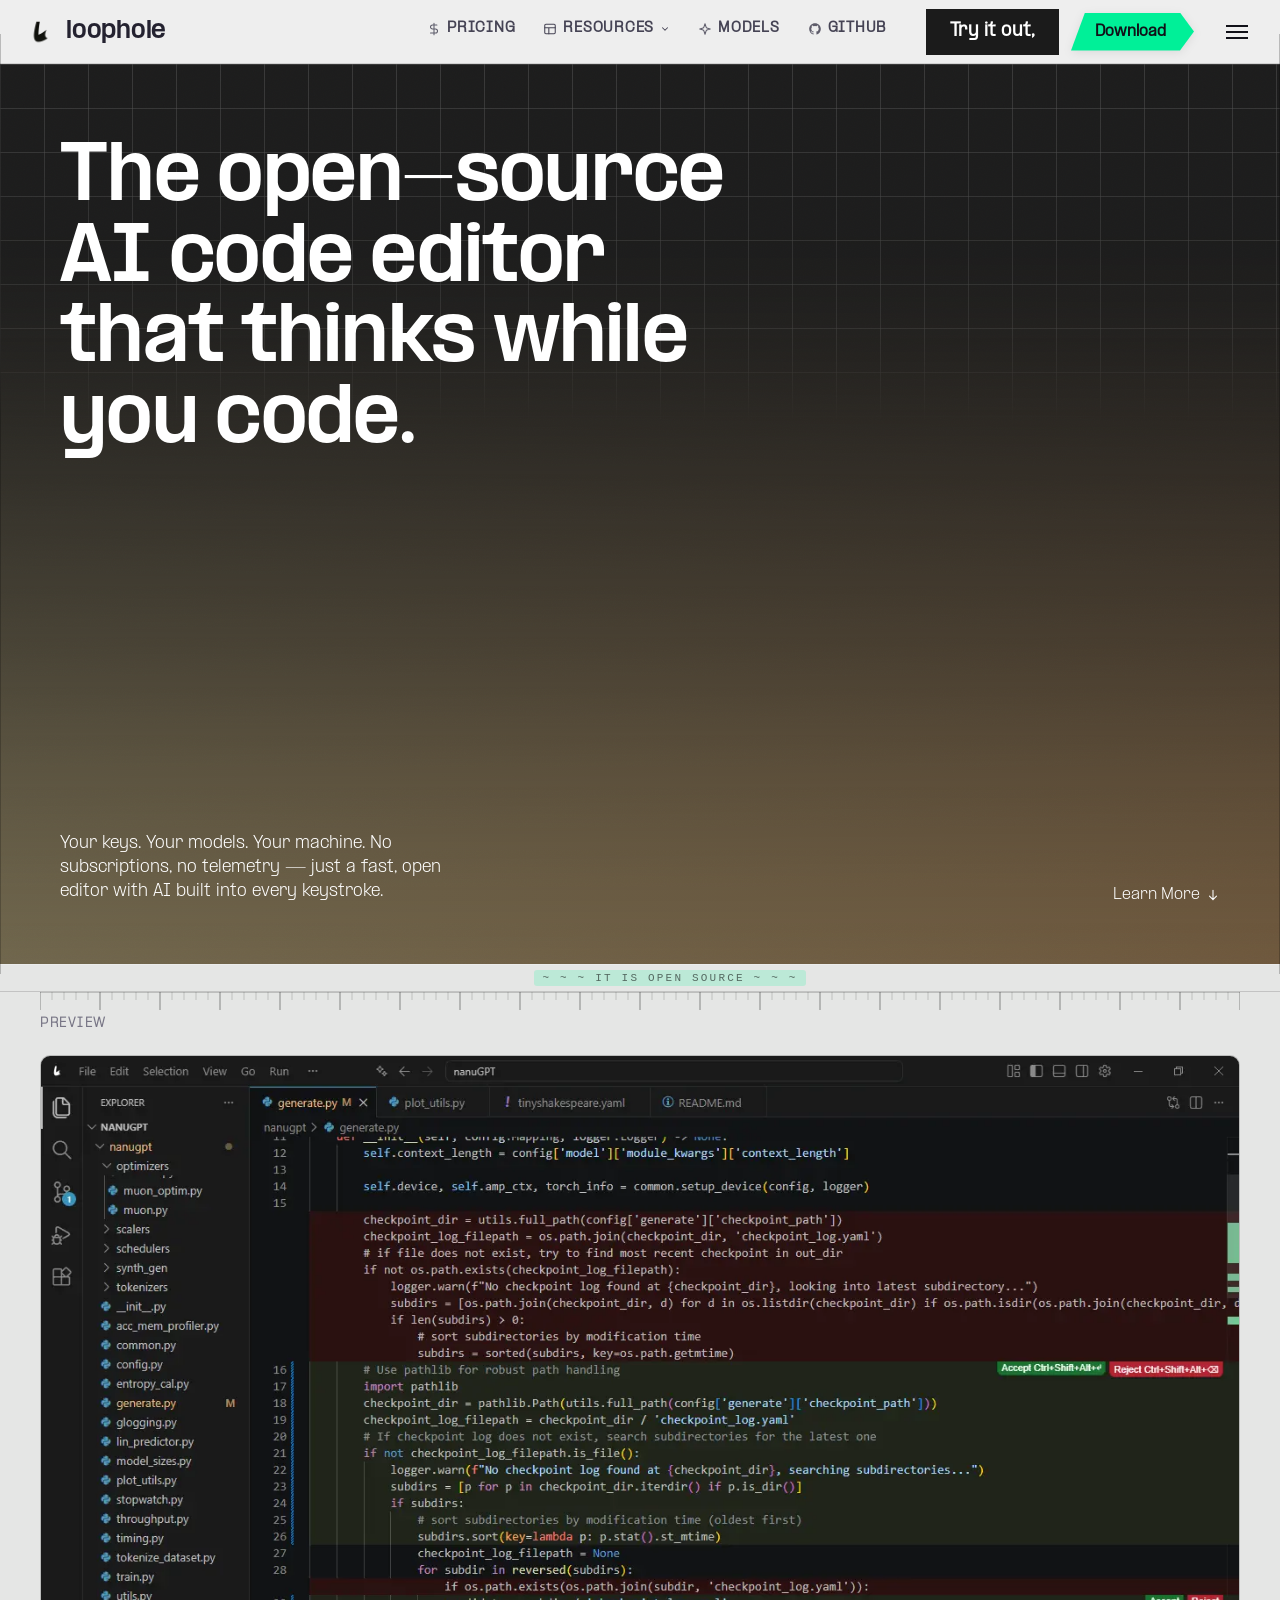
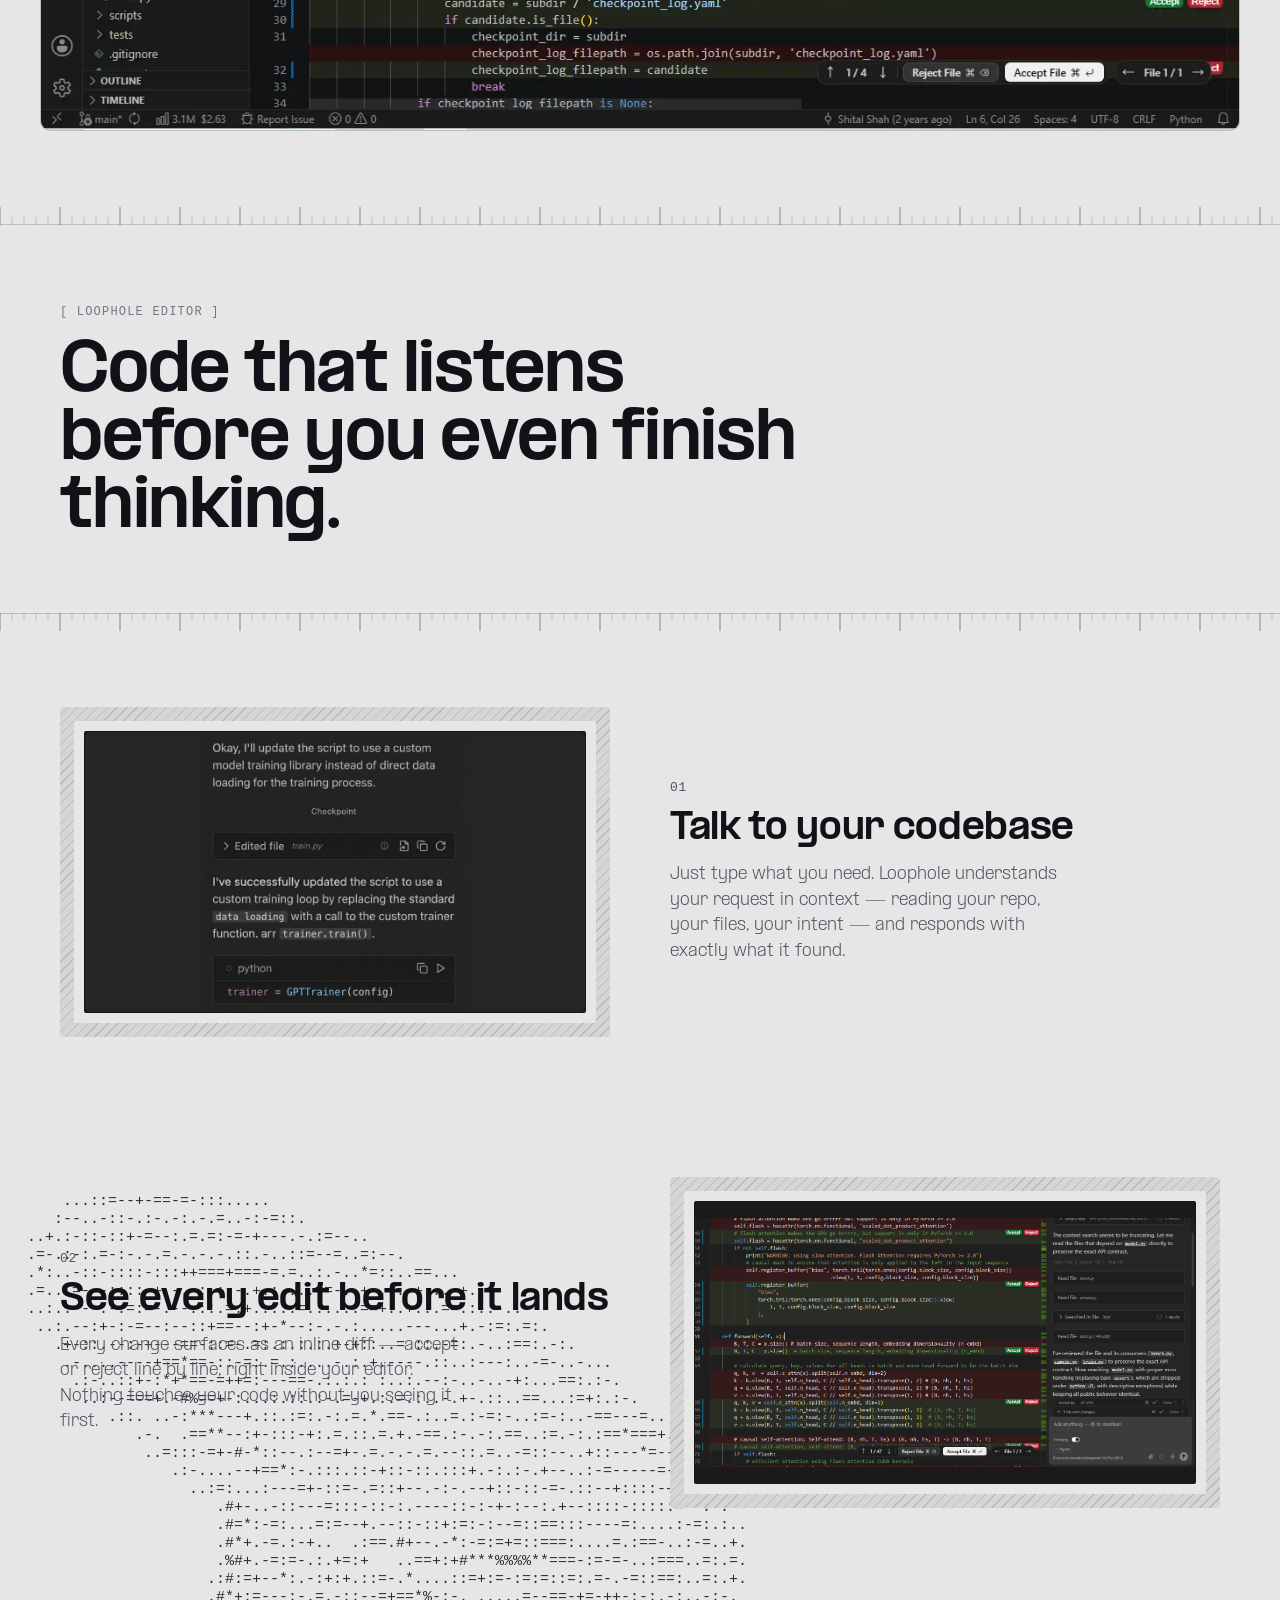
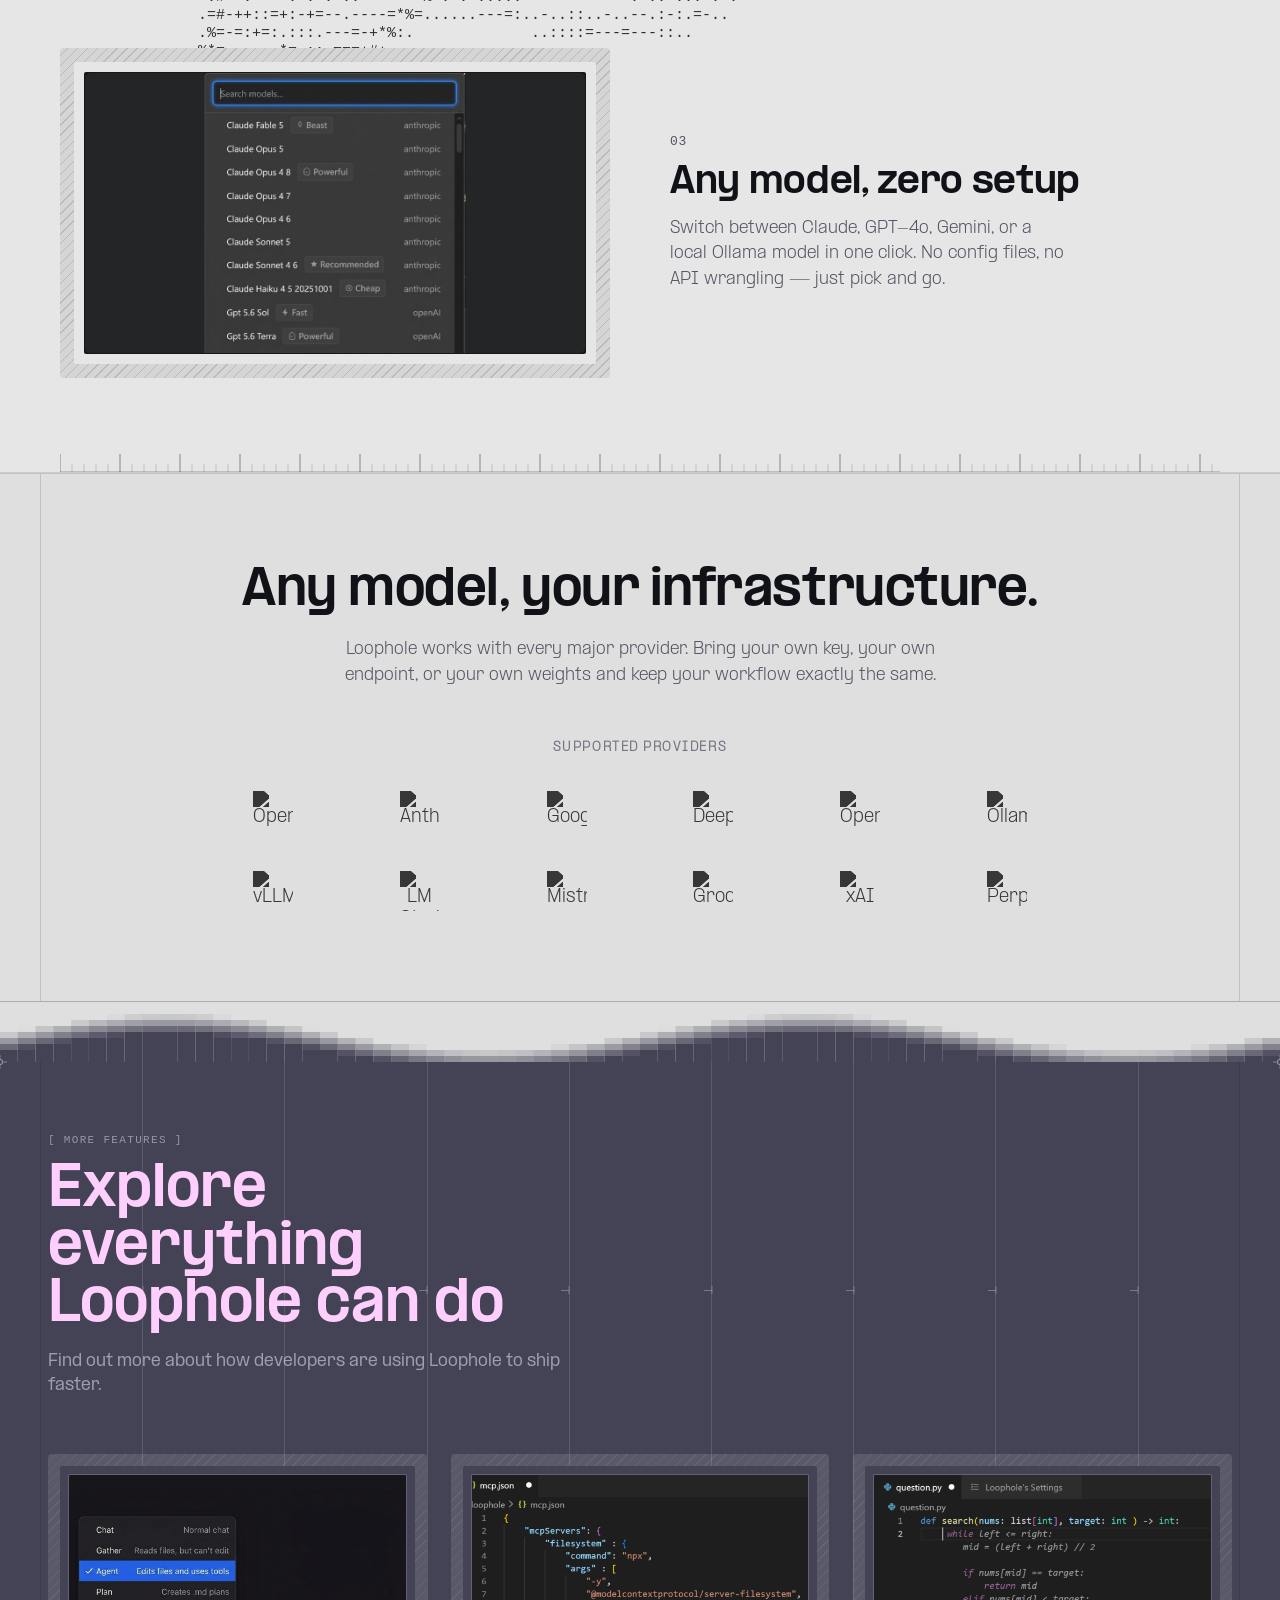
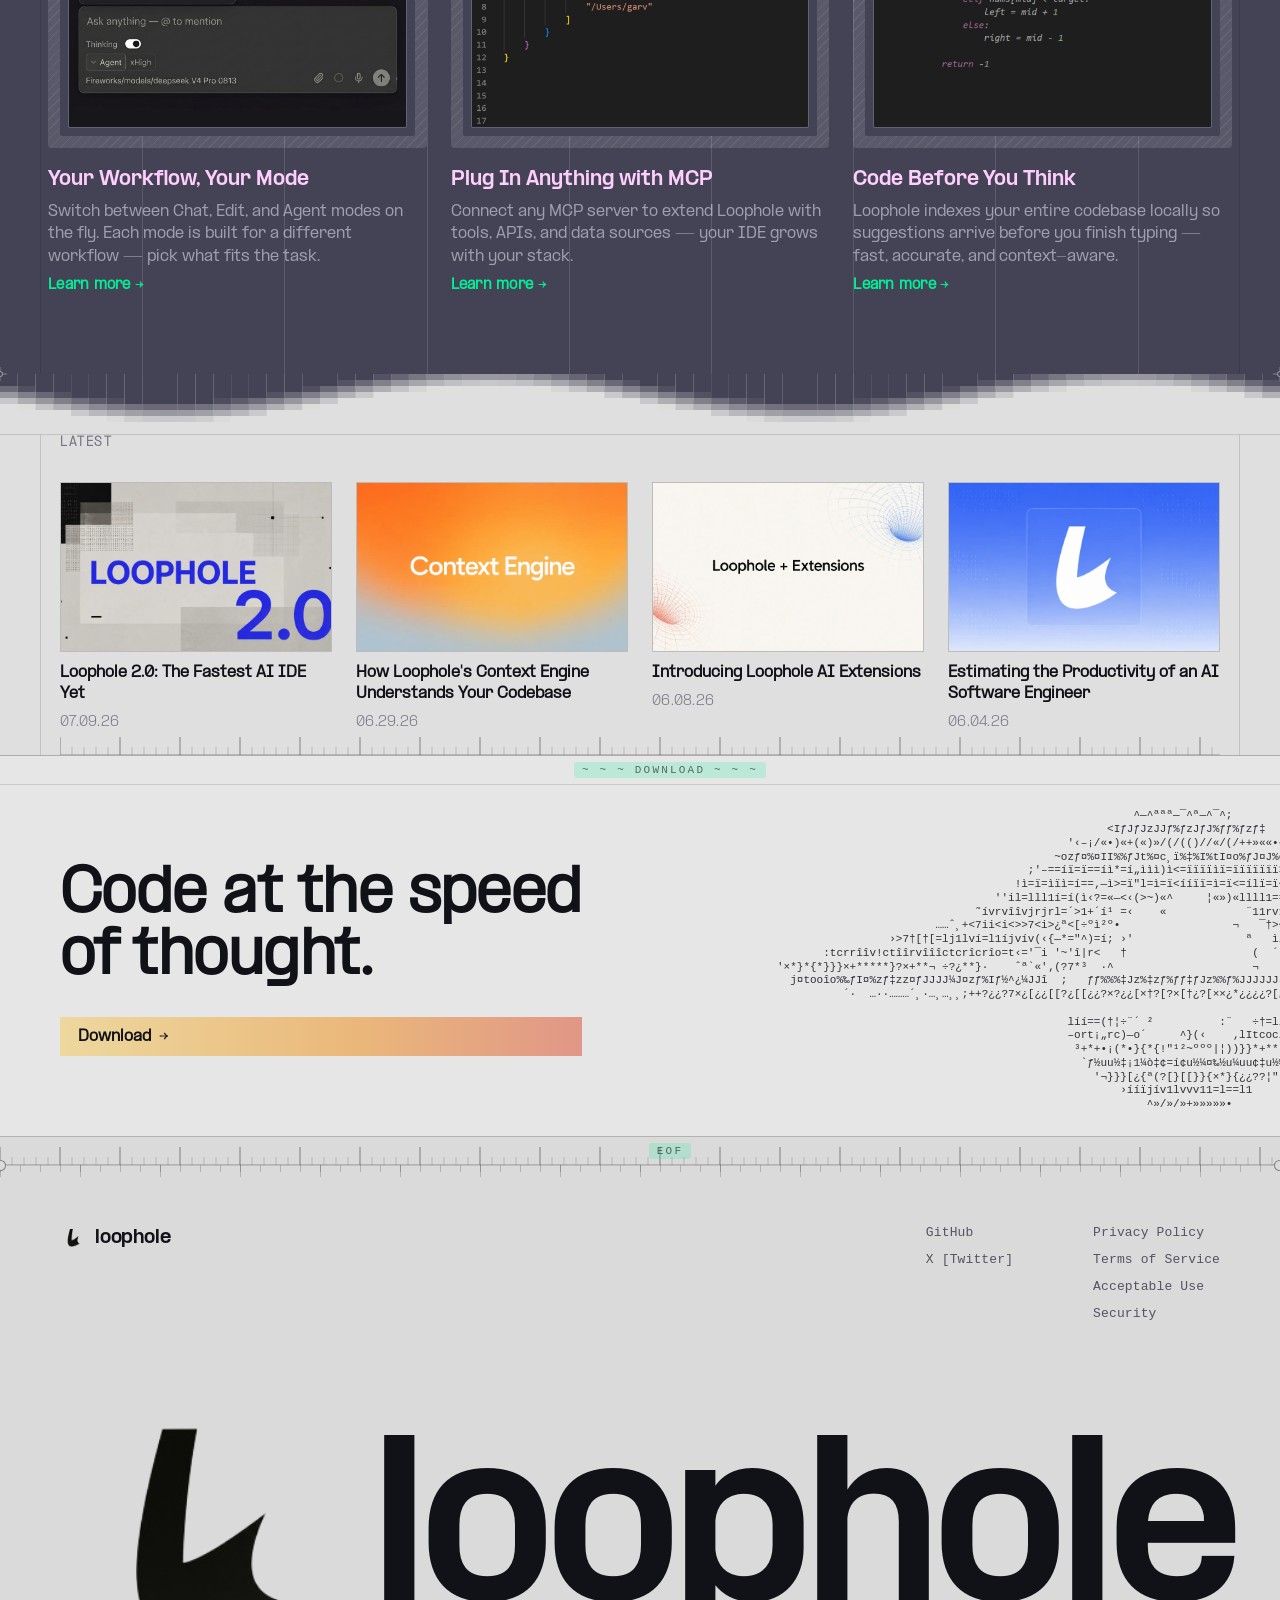
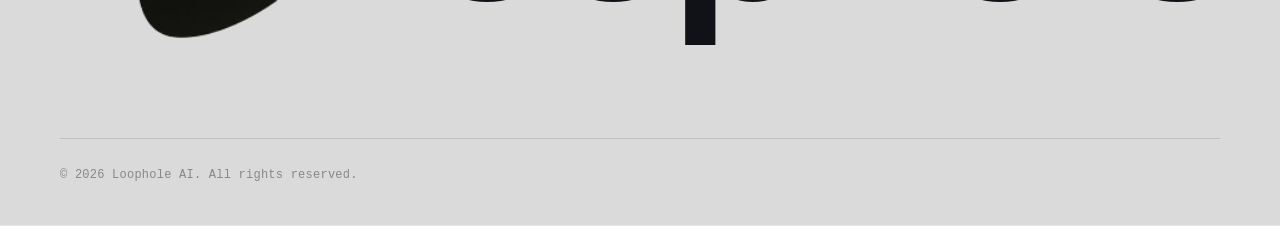
==== commit d86eea7a: "v6" ====
--- a/index.html
+++ b/index.html
@@ -6,9 +6,6 @@
 <title>Loophole — The Open-Source AI Code Editor</title>
 <meta name="description" content="Loophole is a free, open-source AI code editor built on top of Void. Inline diffs, Plan & Execution modes, multi-model support, custom rules and skills — no vendor lock-in.">
 <link rel="icon" href="assets/logo/logo.png" type="image/png">
-    <link rel="preconnect" href="https://fonts.googleapis.com">
-<link rel="preconnect" href="https://fonts.gstatic.com" crossorigin>
-<link href="https://fonts.googleapis.com/css2?family=Funnel+Display:wght@400;500;600;700&family=Funnel+Sans:ital,wght@0,300;0,400;0,500;0,600;1,400&family=Space+Mono:wght@400;700&display=swap" rel="stylesheet">
 <link rel="stylesheet" href="css/global.css">
 <link rel="stylesheet" href="css/index.css">
 <link rel="stylesheet" href="css/rulers.css">
@@ -16,12 +13,6 @@
 <body>
 
   <header>
-    <div class="announce">
-      <div class="announce-inner">
-        <span>Loophole is free &amp; open-source. <a href="https://github.com/loophole-ai/loophole-ide" target="_blank">Star us on GitHub &rarr;</a></span>
-      </div>
-    </div>
-
     <nav>
       <div class="brand">
         <span class="mark">
@@ -65,6 +56,9 @@
       </ul>
 
       <div class="nav-right">
+        <div class="announce">
+          <span>Try it out, </span>
+        </div>
         <div class="cta-group">
           <a href="https://github.com/loophole-ai/loophole-ide/releases" class="btn-signup">Download</a>
         </div>
@@ -95,32 +89,25 @@
 
   <main>
 
-    <div class="hero-wrapper">
-      <section class="hero">
-
-        <div class="corner-node top-left"><div class="node-dot"></div></div>
-        <div class="corner-node top-right"><div class="node-dot"></div></div>
-        <div class="corner-node bottom-left"><div class="node-dot"></div></div>
-        <div class="corner-node bottom-right"><div class="node-dot"></div></div>
-
-        <div class="hero-glow"></div>
-        <div class="grain"></div>
-        <div class="grid-bg"></div>
-
-        <div class="hero-content">
-          <h1 style="font-size: 70px;">The open-source AI code editor<br>that thinks while you code.</h1>
-        </div>
-
-        <div class="hero-footer">
-          <p style="color: #555364;">Your keys. Your models. Your machine. No subscriptions, no telemetry — just a fast, open editor with AI built into every keystroke.</p>
-          <a href="#" class="learn-more">Learn More
-            <svg width="14" height="14" viewBox="0 0 24 24" fill="none" xmlns="http://www.w3.org/2000/svg">
-              <path d="M12 4v16m0 0l-6-6m6 6l6-6" stroke="currentColor" stroke-width="1.8" stroke-linecap="round" stroke-linejoin="round"/>
-            </svg>
-          </a>
-        </div>
-      </section>
-    </div>
+    <section class="hero">
+
+      <div class="hero-glow"></div>
+      <div class="grain"></div>
+      <div class="grid-bg"></div>
+
+      <div class="hero-content">
+        <h1 style="font-size: 70px;">The open-source AI code editor<br>that thinks while you code.</h1>
+      </div>
+
+      <div class="hero-footer">
+        <p>Your keys. Your models. Your machine. No subscriptions, no telemetry — just a fast, open editor with AI built into every keystroke.</p>
+        <a href="#" class="learn-more">Learn More
+          <svg width="14" height="14" viewBox="0 0 24 24" fill="none" xmlns="http://www.w3.org/2000/svg">
+            <path d="M12 4v16m0 0l-6-6m6 6l6-6" stroke="currentColor" stroke-width="1.8" stroke-linecap="round" stroke-linejoin="round"/>
+          </svg>
+        </a>
+      </div>
+    </section>
   </main>
 
   <div class="section-transition section-transition--dark section-transition--bordered">
@@ -404,6 +391,13 @@
 
     </div>
 
+    <div class="footer-logo-section">
+      <span class="footer-logo">
+        <img src="assets/logo/logo.png" alt="Loophole logo">
+      </span>
+      <span class="footer-logo-text">loophole</span>
+    </div>
+
     <div class="footer-bottom">
       <span>© 2026 Loophole AI. All rights reserved.</span>
     </div>
--- a/css/global.css
+++ b/css/global.css
@@ -13,12 +13,37 @@
   --mid: #555364;
 }
 
+/* Custom font imports */
+@font-face {
+  font-family: 'Loophole Light';
+  src: url('../fonts/light.otf') format('opentype');
+  font-weight: 300;
+  font-style: normal;
+  font-display: swap;
+}
+
+@font-face {
+  font-family: 'Loophole Medium';
+  src: url('../fonts/medium.otf') format('opentype');
+  font-weight: 500;
+  font-style: normal;
+  font-display: swap;
+}
+
+@font-face {
+  font-family: 'Loophole Bold';
+  src: url('../fonts/bold.otf') format('opentype');
+  font-weight: 700;
+  font-style: normal;
+  font-display: swap;
+}
+
 * { margin: 0; padding: 0; box-sizing: border-box; }
 
 html, body {
   background: var(--black);
   color: var(--white);
-  font-family: 'Funnel Sans', sans-serif;
+  font-family: 'Loophole Light', sans-serif;
   overflow-x: hidden;
 }
 
@@ -50,7 +75,7 @@
   display: flex;
   align-items: center;
   gap: 10px;
-  font-family: 'Funnel Display', sans-serif;
+  font-family: 'Loophole Bold', sans-serif;
   font-weight: 700;
   font-size: 22px;
   color: #242230;
@@ -98,7 +123,7 @@
   font-weight: 600;
   letter-spacing: 0.06em;
   text-transform: uppercase;
-  font-family: 'Funnel Sans', sans-serif;
+  font-family: 'Loophole Medium', sans-serif;
   transition: color 0.18s ease;
 }
 
@@ -119,7 +144,7 @@
 .nav-right {
   display: flex;
   align-items: center;
-  gap: 0;
+  gap: 12px;
   height: 100%;
   padding-left: 12px;
 }
@@ -132,7 +157,7 @@
 }
 
 .btn-contact {
-  font-family: 'Funnel Sans', sans-serif;
+  font-family: 'Loophole Medium', sans-serif;
   font-weight: 600;
   font-size: 13.5px;
   color: #ffffff;
@@ -154,7 +179,7 @@
 }
 
 .btn-signup {
-  font-family: 'Funnel Sans', sans-serif;
+  font-family: 'Loophole Medium', sans-serif;
   font-weight: 600;
   font-size: 13.5px;
   color: #111118;
@@ -263,20 +288,19 @@
 
 .announce {
   position: relative;
-  width: 100%;
-  background: var(--nav-btn-accent);
-  border-bottom: 1px solid rgba(0, 0, 0, 0.1);
-  padding: 9px 20px;
+  background: #1b1b1b;
+  border: none;
+  padding: 12px 24px;
   text-align: center;
-  font-size: 13.5px;
-  font-family: 'Space Mono', monospace;
-  font-weight: 400;
-  letter-spacing: -0.01em;
-  color: #111118;
+  font-size: 16px;
+  font-family: 'Loophole Medium', sans-serif;
+  font-weight: 600;
+  letter-spacing: 0.01em;
+  color: #ffffff;
   display: flex;
   align-items: center;
   justify-content: center;
-  z-index: 10;
+  white-space: nowrap;
 }
 
 .announce-inner {
@@ -337,7 +361,7 @@
   display: flex;
   align-items: center;
   gap: 9px;
-  font-family: 'Funnel Display', sans-serif;
+  font-family: 'Loophole Bold', sans-serif;
   font-weight: 700;
   font-size: 17px;
   letter-spacing: -0.01em;
@@ -469,7 +493,7 @@
   letter-spacing: 0.06em;
   text-transform: uppercase;
   color: rgba(0,0,0,0.6);
-  font-family: 'Funnel Sans', sans-serif;
+  font-family: 'Loophole Medium', sans-serif;
   text-decoration: none;
   border-radius: 3px;
   white-space: nowrap;
@@ -494,7 +518,7 @@
   font-weight: 600;
   letter-spacing: 0.06em;
   text-transform: uppercase;
-  font-family: 'Funnel Sans', sans-serif;
+  font-family: 'Loophole Medium', sans-serif;
   transition: color 0.18s ease;
 }
 
@@ -524,7 +548,7 @@
   border: none;
   cursor: pointer;
   padding: 16px 20px;
-  font-family: 'Funnel Sans', sans-serif;
+  font-family: 'Loophole Medium', sans-serif;
   font-size: 14px;
   font-weight: 600;
   letter-spacing: 0.05em;
@@ -575,4 +599,27 @@
 
 .mob-dropdown-menu a:hover {
   opacity: 1;
+}
+/* Footer logo section */
+.footer-logo-section {
+  display: flex;
+  align-items: center;
+  justify-content: center;
+  gap: 18px;
+  margin-top: 60px;
+  margin-bottom: 40px;
+}
+
+.footer-logo img {
+  width: 310px;
+  height: 310px;
+  filter: invert(1);
+}
+
+.footer-logo-text {
+  font-family: 'Loophole Bold', sans-serif;
+  font-weight: 700;
+  font-size: 200px;
+  color: #111118;
+  letter-spacing: -0.03em;
 }
--- a/css/index.css
+++ b/css/index.css
@@ -1,14 +1,7 @@
-.hero-wrapper {
-  background: var(--black);
-  padding: 30px 40px 10px 40px;
-  position: relative;
-  overflow: hidden;
-}
-
 .hero {
   position: relative;
-  min-height: calc(100vh - 120px);
-  background: #e5e6e5;
+  min-height: 100vh;
+  background: #1c1c1c;
   border: none;
   border-radius: 0;
   overflow: visible;
@@ -86,14 +79,14 @@
   position: absolute;
   inset: 0;
   z-index: 1;
-  opacity: 0.12;
+  opacity: 0.25;
   pointer-events: none;
   background-image:
-    linear-gradient(to right, rgba(0, 0, 0, 0.4) 1px, transparent 1px),
-    linear-gradient(to bottom, rgba(0, 0, 0, 0.4) 1px, transparent 1px);
+    linear-gradient(to right, rgba(255, 255, 255, 0.5) 1px, transparent 1px),
+    linear-gradient(to bottom, rgba(255, 255, 255, 0.5) 1px, transparent 1px);
   background-size: 44px 44px;
-  mask-image: linear-gradient(to bottom, rgba(0, 0, 0, 1) 0%, rgba(0, 0, 0, 0.3) 14%, transparent 24%);
-  -webkit-mask-image: linear-gradient(to bottom, rgba(0, 0, 0, 1) 0%, rgba(0, 0, 0, 0.3) 14%, transparent 24%);
+  mask-image: linear-gradient(to bottom, rgba(0, 0, 0, 1) 0%, rgba(0, 0, 0, 0.6) 30%, transparent 40%);
+  -webkit-mask-image: linear-gradient(to bottom, rgba(0, 0, 0, 1) 0%, rgba(0, 0, 0, 0.6) 30%, transparent 40%);
 }
 
 .hero .grain { opacity: 0.15; }
@@ -107,12 +100,12 @@
 }
 
 .hero h1 {
-  font-family: 'Funnel Display', sans-serif;
+  font-family: 'Loophole Bold', sans-serif;
   font-weight: 600;
   font-size: clamp(34px, 5.2vw, 56px);
   line-height: 1.15;
   letter-spacing: -0.01em;
-  color: var(--white);
+  color: #ffffff;
   max-width: 720px;
 }
 
@@ -162,24 +155,23 @@
   max-width: 420px;
   font-size: 15px;
   line-height: 1.6;
-  color: var(--mid);
+  color: #ffffff;
 }
 
 .hero-footer .learn-more {
   display: flex;
   align-items: center;
   gap: 6px;
-  color: var(--white);
+  color: #ffffff;
   text-decoration: none;
   font-size: 14px;
   white-space: nowrap;
 }
 
 @media (max-width: 700px) {
-  .hero-wrapper { padding: 0; }
-  .hero { padding: 40px 0 40px; }
-  .hero-content { padding: 0 24px; }
-  .hero-footer { flex-direction: column; align-items: flex-start; gap: 16px; padding: 0 24px; }
+  .hero { padding: 40px 24px 40px; }
+  .hero-content { padding: 0; }
+  .hero-footer { flex-direction: column; align-items: flex-start; gap: 16px; padding: 0; }
   .hero-video-wrap { border-radius: 0; border: none; }
 }
 
@@ -277,7 +269,7 @@
   padding: 9px 18px;
   background: var(--white);
   color: var(--black);
-  font-family: 'Funnel Sans', sans-serif;
+  font-family: 'Loophole Medium', sans-serif;
   font-size: 13.5px;
   font-weight: 600;
   text-decoration: none;
@@ -315,7 +307,7 @@
 }
 
 .pte-heading {
-  font-family: 'Funnel Display', sans-serif;
+  font-family: 'Loophole Bold', sans-serif;
   font-weight: 600;
   font-size: clamp(36px, 5vw, 62px);
   color: var(--white);
@@ -353,7 +345,7 @@
 }
 
 .pte-col-title {
-  font-family: 'Funnel Display', sans-serif;
+  font-family: 'Loophole Bold', sans-serif;
   font-weight: 600;
   font-size: clamp(20px, 2.2vw, 26px);
   color: var(--white);
@@ -408,7 +400,7 @@
 }
 
 .providers h2 {
-  font-family: 'Funnel Display', sans-serif;
+  font-family: 'Loophole Bold', sans-serif;
   font-weight: 600;
   font-size: clamp(28px, 4vw, 46px);
   color: var(--white);
@@ -484,7 +476,7 @@
 }
 
 .cta-left h2 {
-  font-family: 'Funnel Display', sans-serif;
+  font-family: 'Loophole Medium', sans-serif;
   font-weight: 600;
   font-size: clamp(32px, 5vw, 54px);
   line-height: 1.15;
@@ -511,7 +503,7 @@
   border: none;
   color: #111118;
   animation: gradient-scroll 8s linear infinite;
-  font-family: 'Funnel Sans', sans-serif;
+  font-family: 'Loophole Medium', sans-serif;
   font-weight: 600;
   font-size: 14px;
   text-decoration: none;
@@ -629,7 +621,7 @@
   align-items: center;
   justify-content: center;
   background: linear-gradient(135deg, #d5d6d5 0%, #c9caca 100%);
-  font-family: 'Funnel Display', sans-serif;
+  font-family: 'Loophole Bold', sans-serif;
   font-size: clamp(18px, 2.5vw, 26px);
   font-weight: 600;
   color: rgba(0, 0, 0, 0.65);
@@ -639,7 +631,7 @@
 }
 
 .article-title {
-  font-family: 'Funnel Sans', sans-serif;
+  font-family: 'Loophole Medium', sans-serif;
   font-size: 14px;
   font-weight: 600;
   color: var(--white);
@@ -675,7 +667,7 @@
 }
 
 .wl-label {
-  font-family: 'Funnel Sans', sans-serif;
+  font-family: 'Loophole Medium', sans-serif;
   font-size: 12px;
   font-weight: 600;
   letter-spacing: 0.14em;
@@ -685,7 +677,7 @@
 }
 
 .wl-title {
-  font-family: 'Funnel Display', sans-serif;
+  font-family: 'Loophole Bold', sans-serif;
   font-size: clamp(28px, 6vw, 40px);
   font-weight: 600;
   line-height: 1.15;
@@ -735,7 +727,7 @@
 }
 
 .wl-item h3 {
-  font-family: 'Funnel Display', sans-serif;
+  font-family: 'Loophole Bold', sans-serif;
   font-size: clamp(18px, 2.2vw, 22px);
   font-weight: 600;
   color: var(--white);
@@ -744,7 +736,7 @@
 }
 
 .wl-item p {
-  font-family: 'Funnel Sans', sans-serif;
+  font-family: 'Loophole Medium', sans-serif;
   font-size: 15px;
   line-height: 1.65;
   color: var(--mid);
@@ -782,7 +774,7 @@
 }
 
 .lei-heading {
-  font-family: 'Funnel Display', sans-serif;
+  font-family: 'Loophole Bold', sans-serif;
   font-weight: 600;
   font-size: clamp(32px, 5vw, 62px);
   line-height: 1.1;
@@ -884,7 +876,7 @@
 }
 
 .hiw-step-title {
-  font-family: 'Funnel Display', sans-serif;
+  font-family: 'Loophole Bold', sans-serif;
   font-weight: 600;
   font-size: clamp(22px, 3vw, 34px);
   color: var(--white);
@@ -955,7 +947,7 @@
 }
 
 .mf-heading {
-  font-family: 'Funnel Display', sans-serif;
+  font-family: 'Loophole Bold', sans-serif;
   font-size: clamp(32px, 5vw, 52px);
   font-weight: 800;
   color: #fecefd;
@@ -964,7 +956,7 @@
 }
 
 .mf-subheading {
-  font-family: 'Funnel Sans', sans-serif;
+  font-family: 'Loophole Medium', sans-serif;
   font-size: 15px;
   color: rgba(232,237,245,0.55);
   line-height: 1.6;
@@ -980,7 +972,7 @@
   border: 1px solid rgba(255,255,255,0.18);
   border-radius: 6px;
   padding: 10px 20px;
-  font-family: 'Funnel Sans', sans-serif;
+  font-family: 'Loophole Medium', sans-serif;
   font-size: 13px;
   font-weight: 600;
   text-decoration: none;
@@ -1050,7 +1042,7 @@
 }
 
 .mf-preview-info h3 {
-  font-family: 'Funnel Display', sans-serif;
+  font-family: 'Loophole Bold', sans-serif;
   font-size: 18px;
   font-weight: 700;
   color: #fecefd;
@@ -1058,7 +1050,7 @@
 }
 
 .mf-preview-info p {
-  font-family: 'Funnel Sans', sans-serif;
+  font-family: 'Loophole Medium', sans-serif;
   font-size: 14px;
   color: rgba(232,237,245,0.55);
   line-height: 1.6;
@@ -1066,7 +1058,7 @@
 }
 
 .mf-learn {
-  font-family: 'Funnel Sans', sans-serif;
+  font-family: 'Loophole Medium', sans-serif;
   font-size: 13px;
   font-weight: 600;
   color: var(--mf-accent);
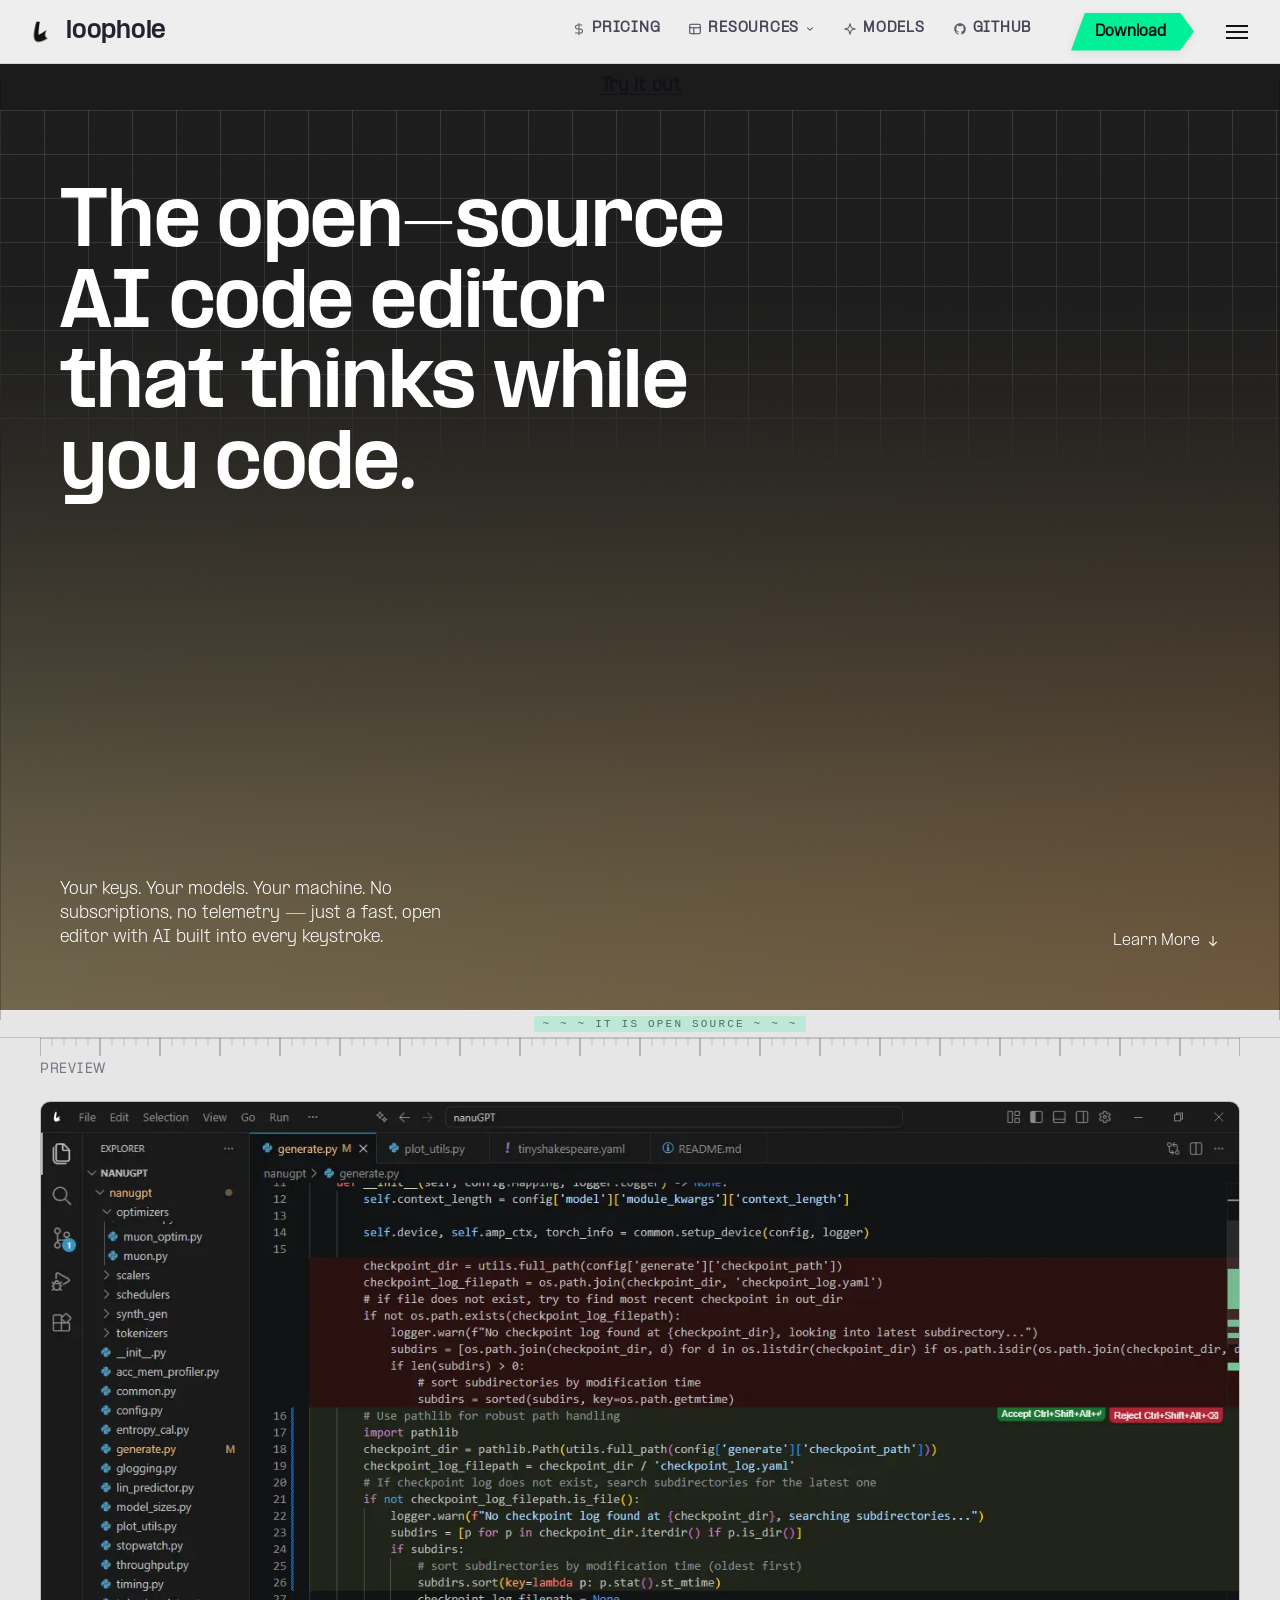
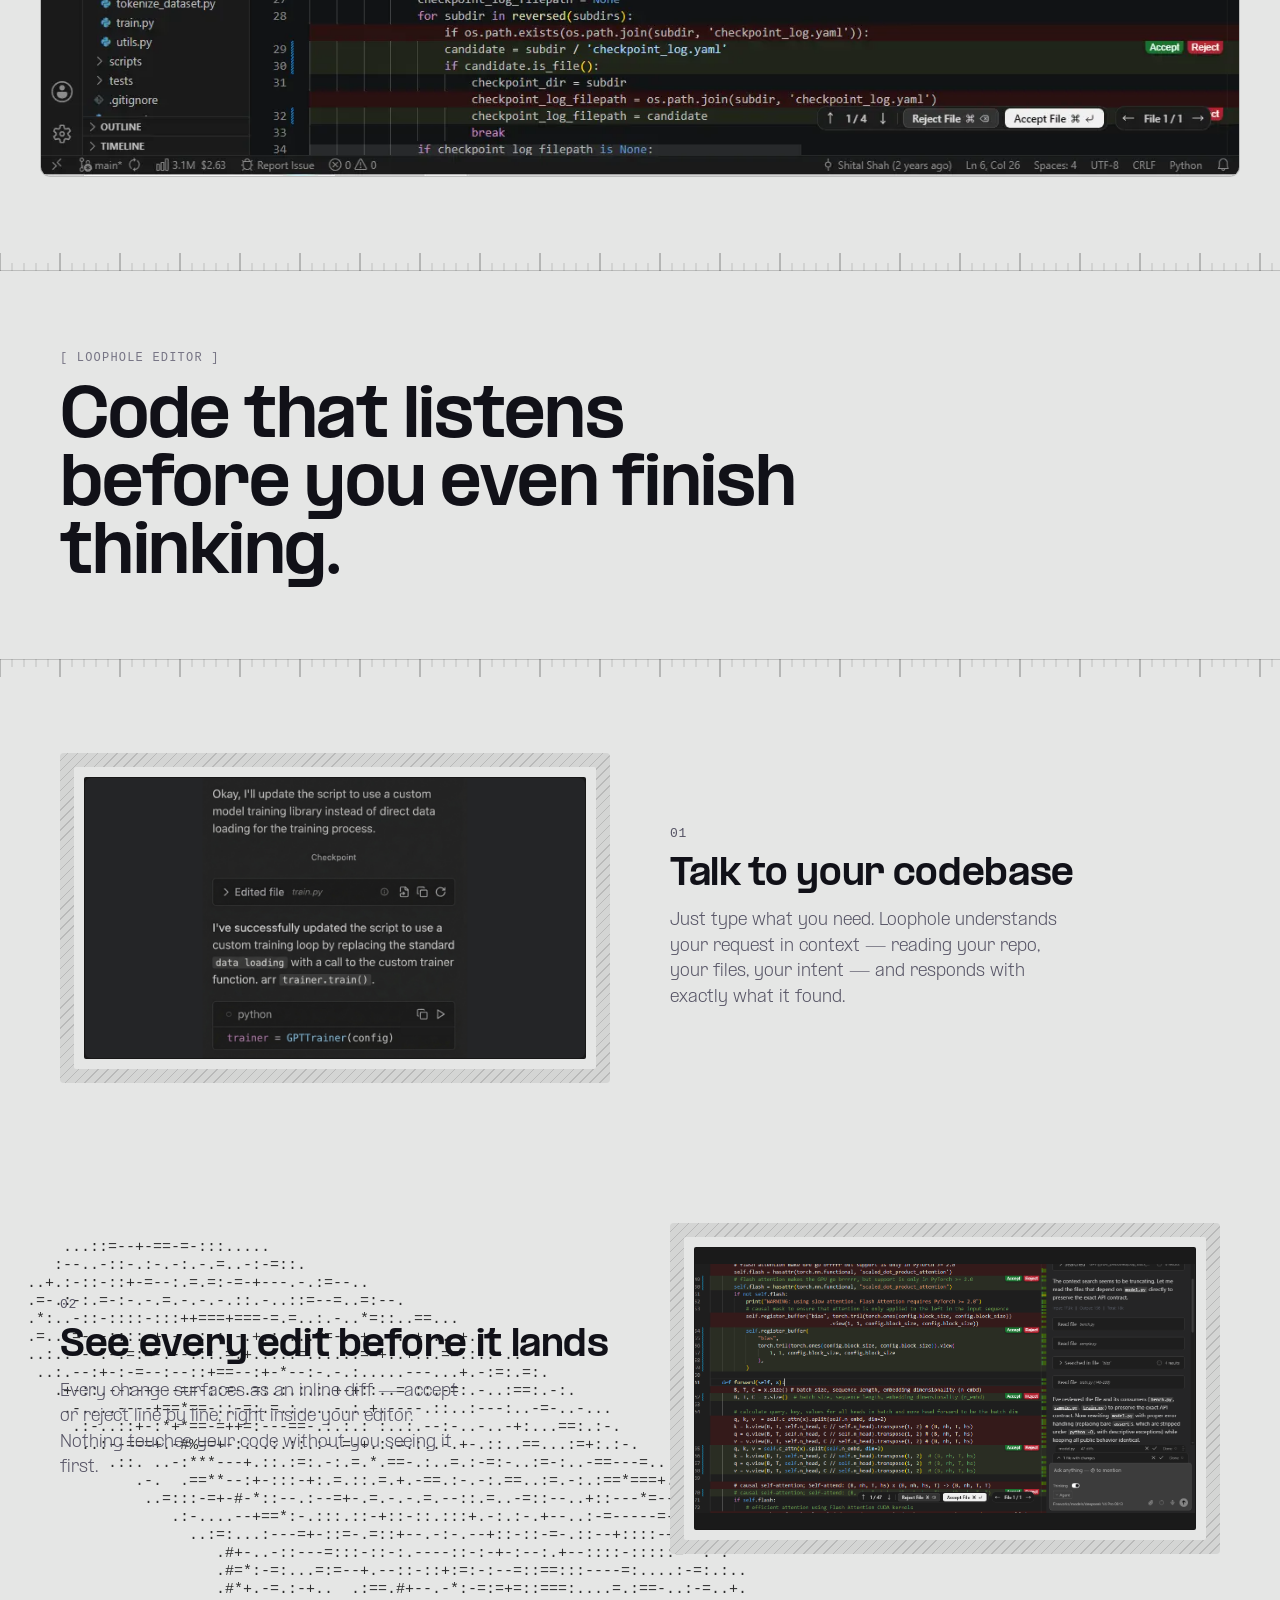
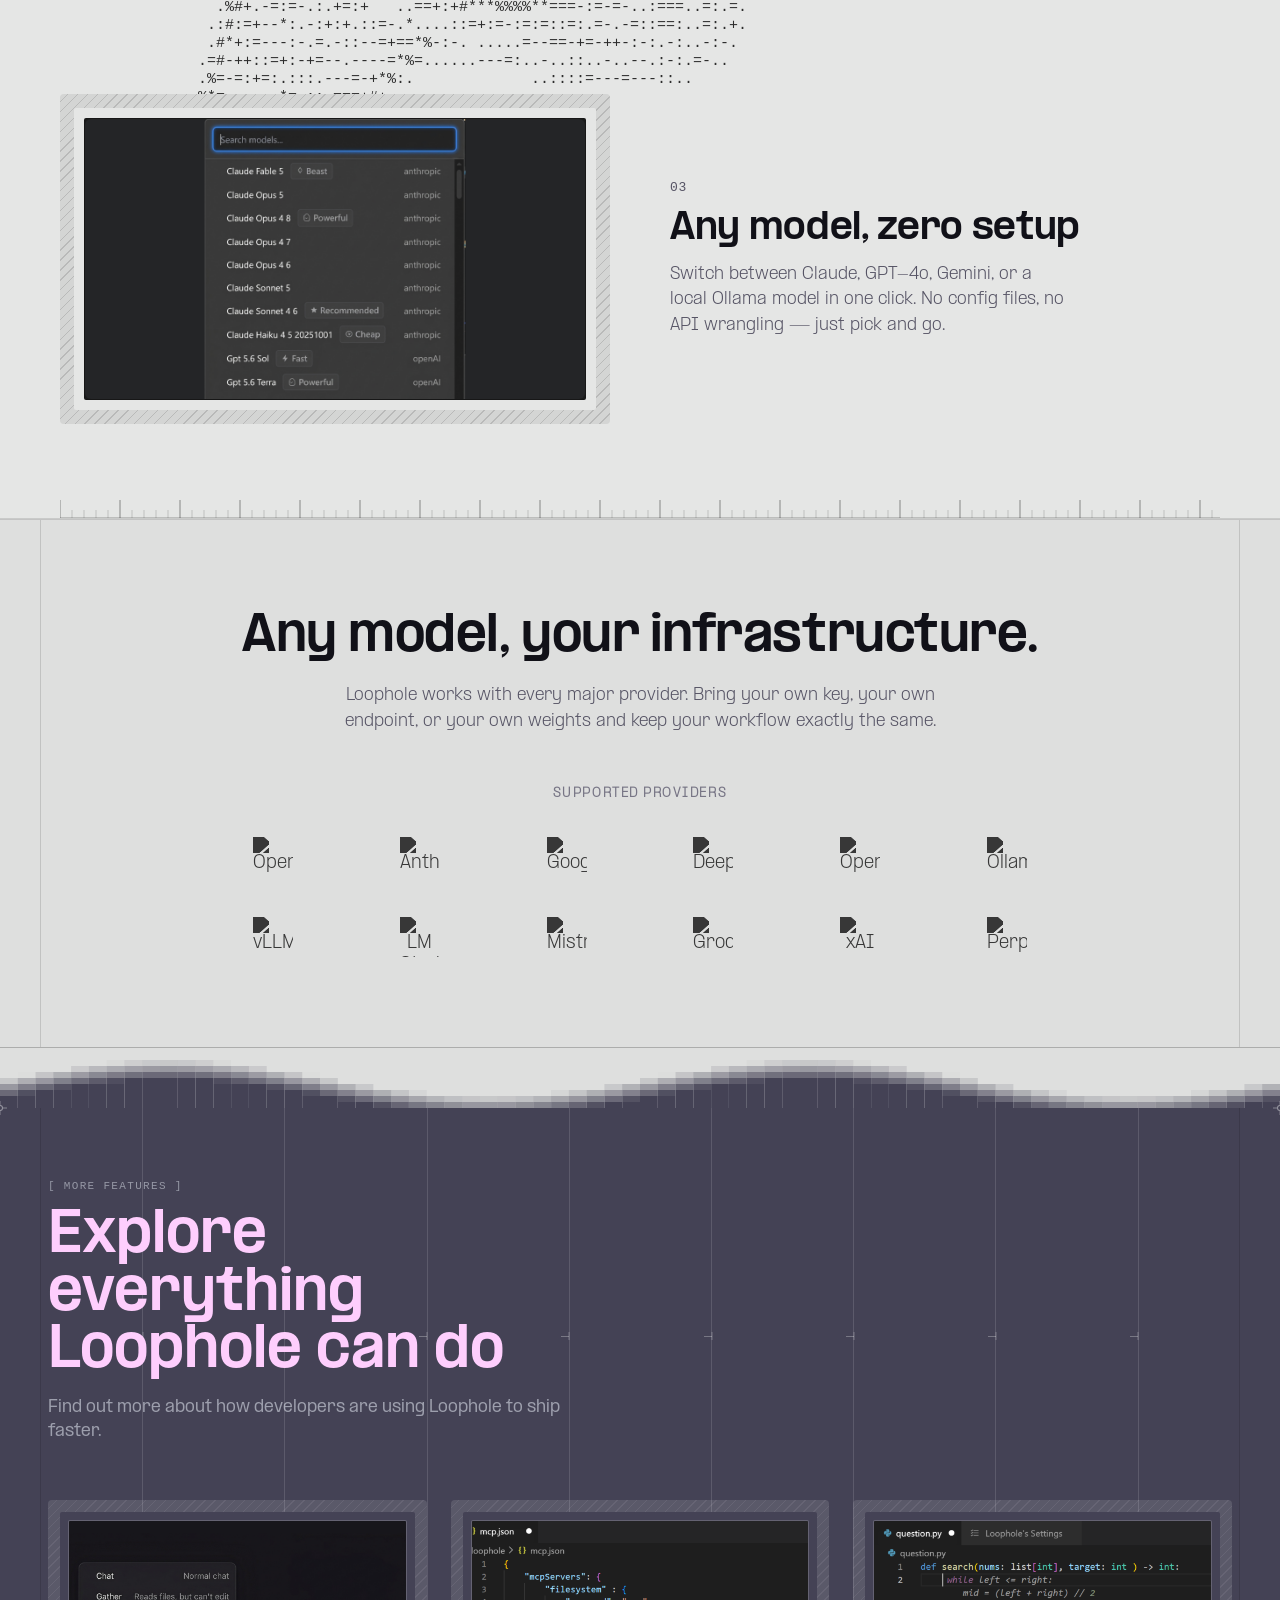
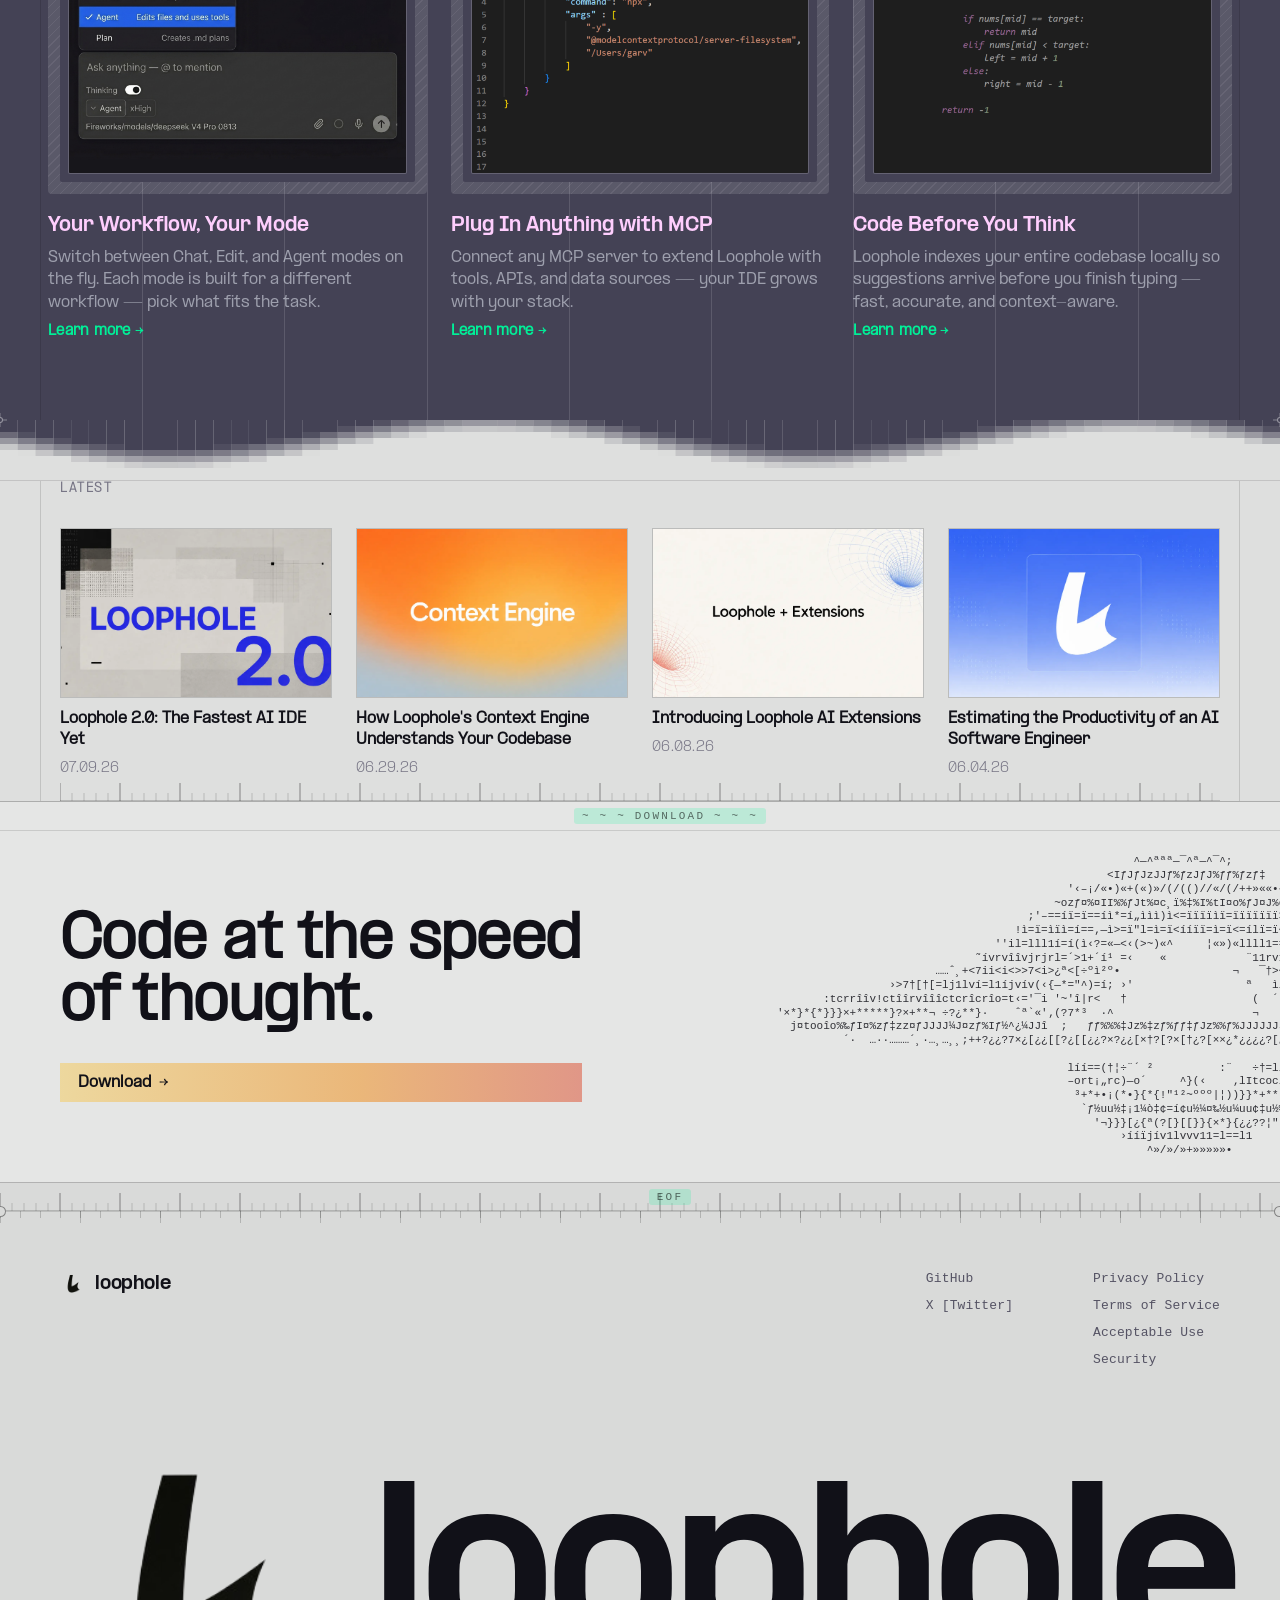
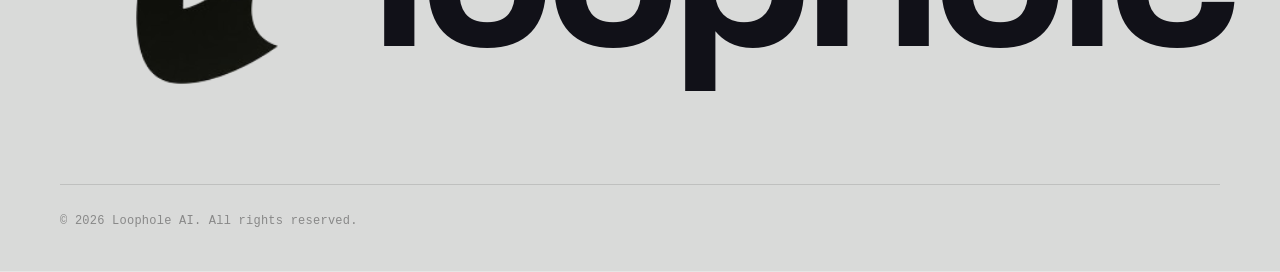
==== commit a37b333e: "Update index.html" ====
--- a/index.html
+++ b/index.html
@@ -56,9 +56,6 @@
       </ul>
 
       <div class="nav-right">
-        <div class="announce">
-          <span>Try it out, </span>
-        </div>
         <div class="cta-group">
           <a href="https://github.com/loophole-ai/loophole-ide/releases" class="btn-signup">Download</a>
         </div>
@@ -86,6 +83,12 @@
       </div>
     </div>
   </header>
+
+  <div class="announce">
+    <div class="announce-inner">
+      <a href="https://github.com/loophole-ai/loophole-ide/releases" target="_blank">Try it out</a>
+    </div>
+  </div>
 
   <main>
 
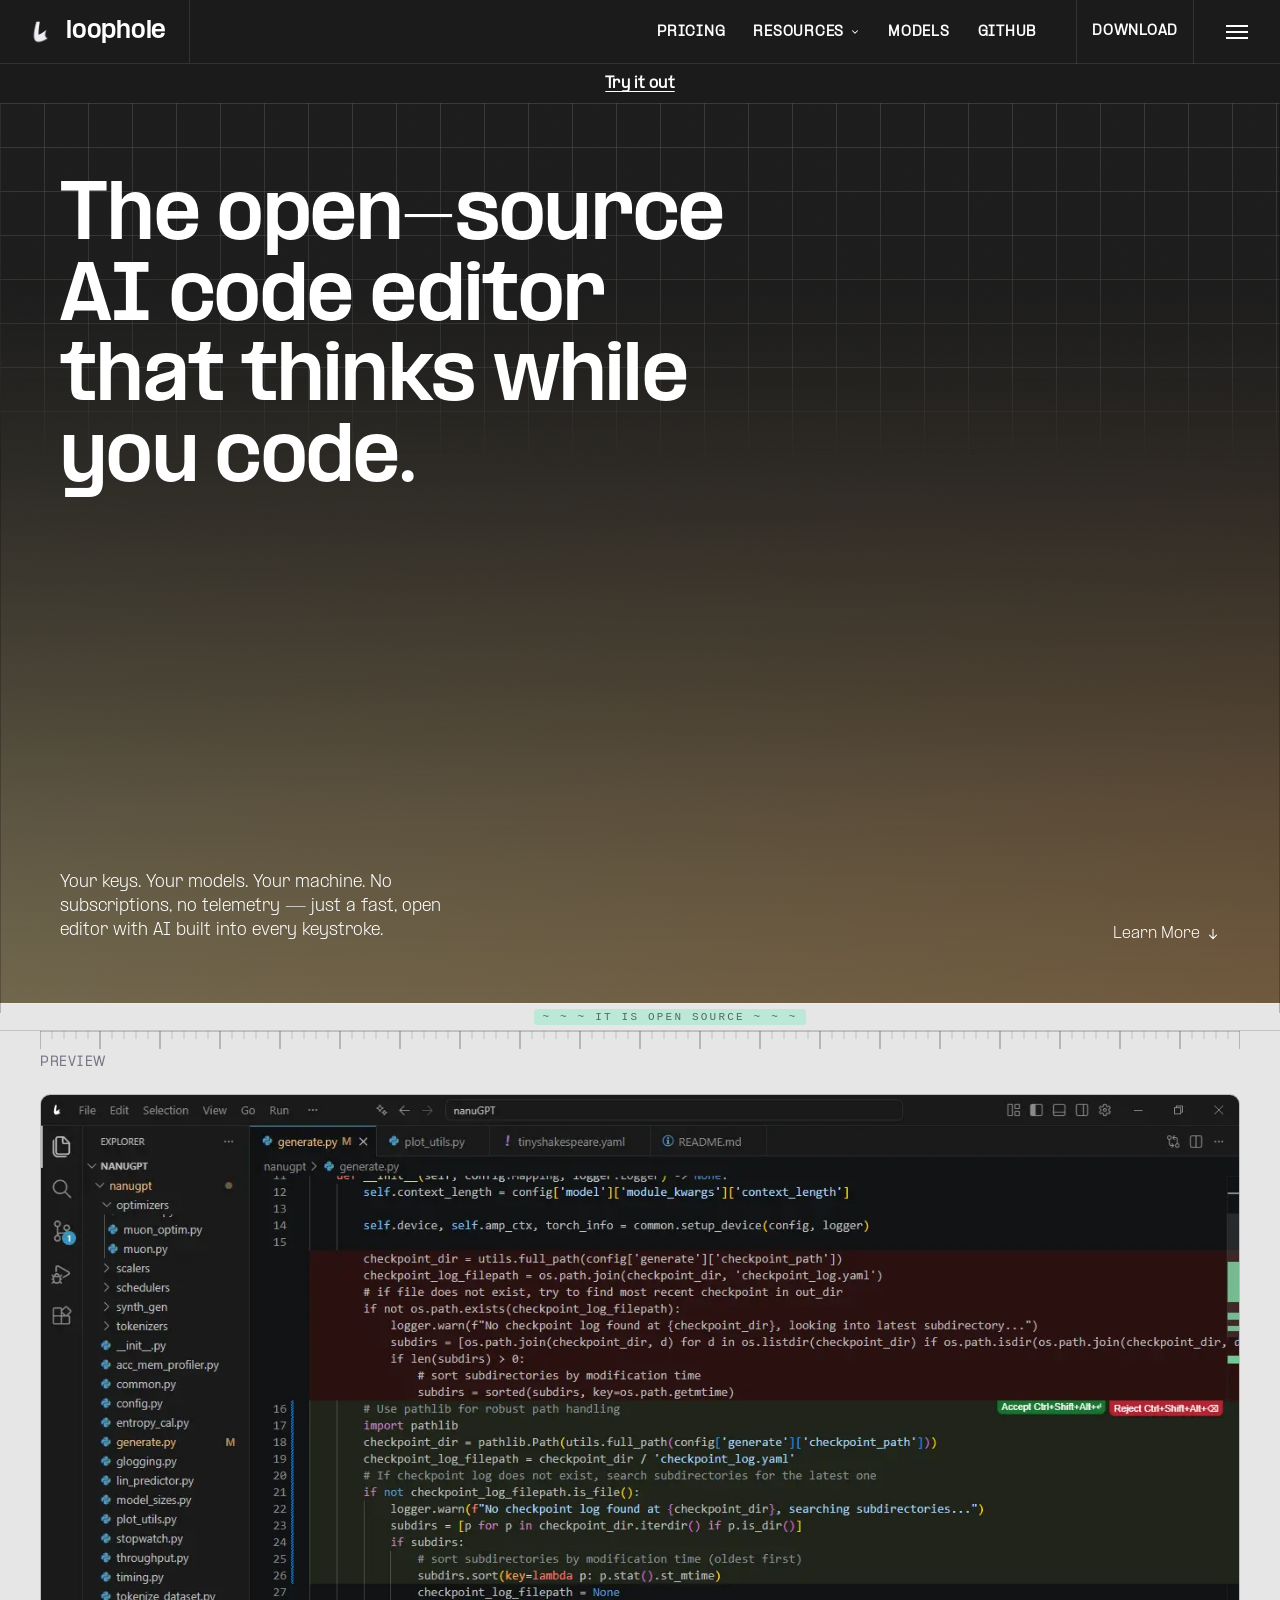
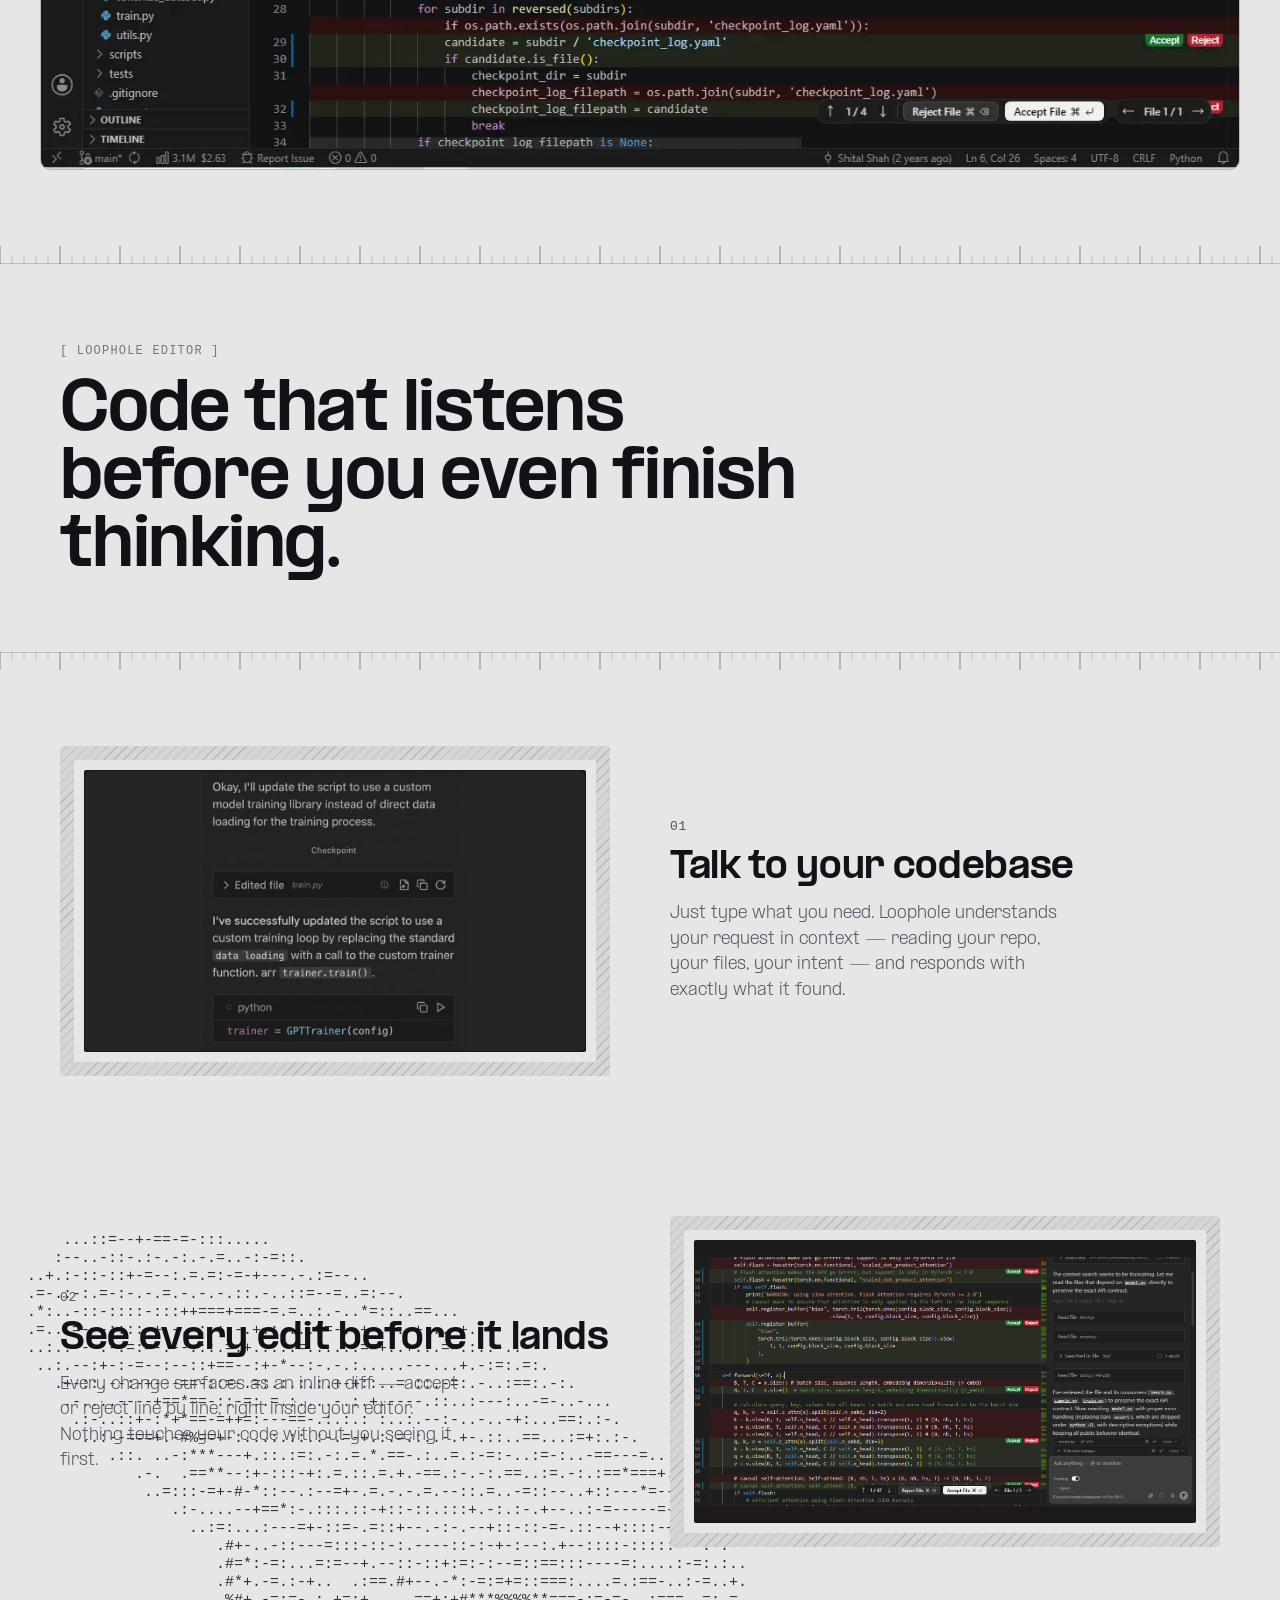
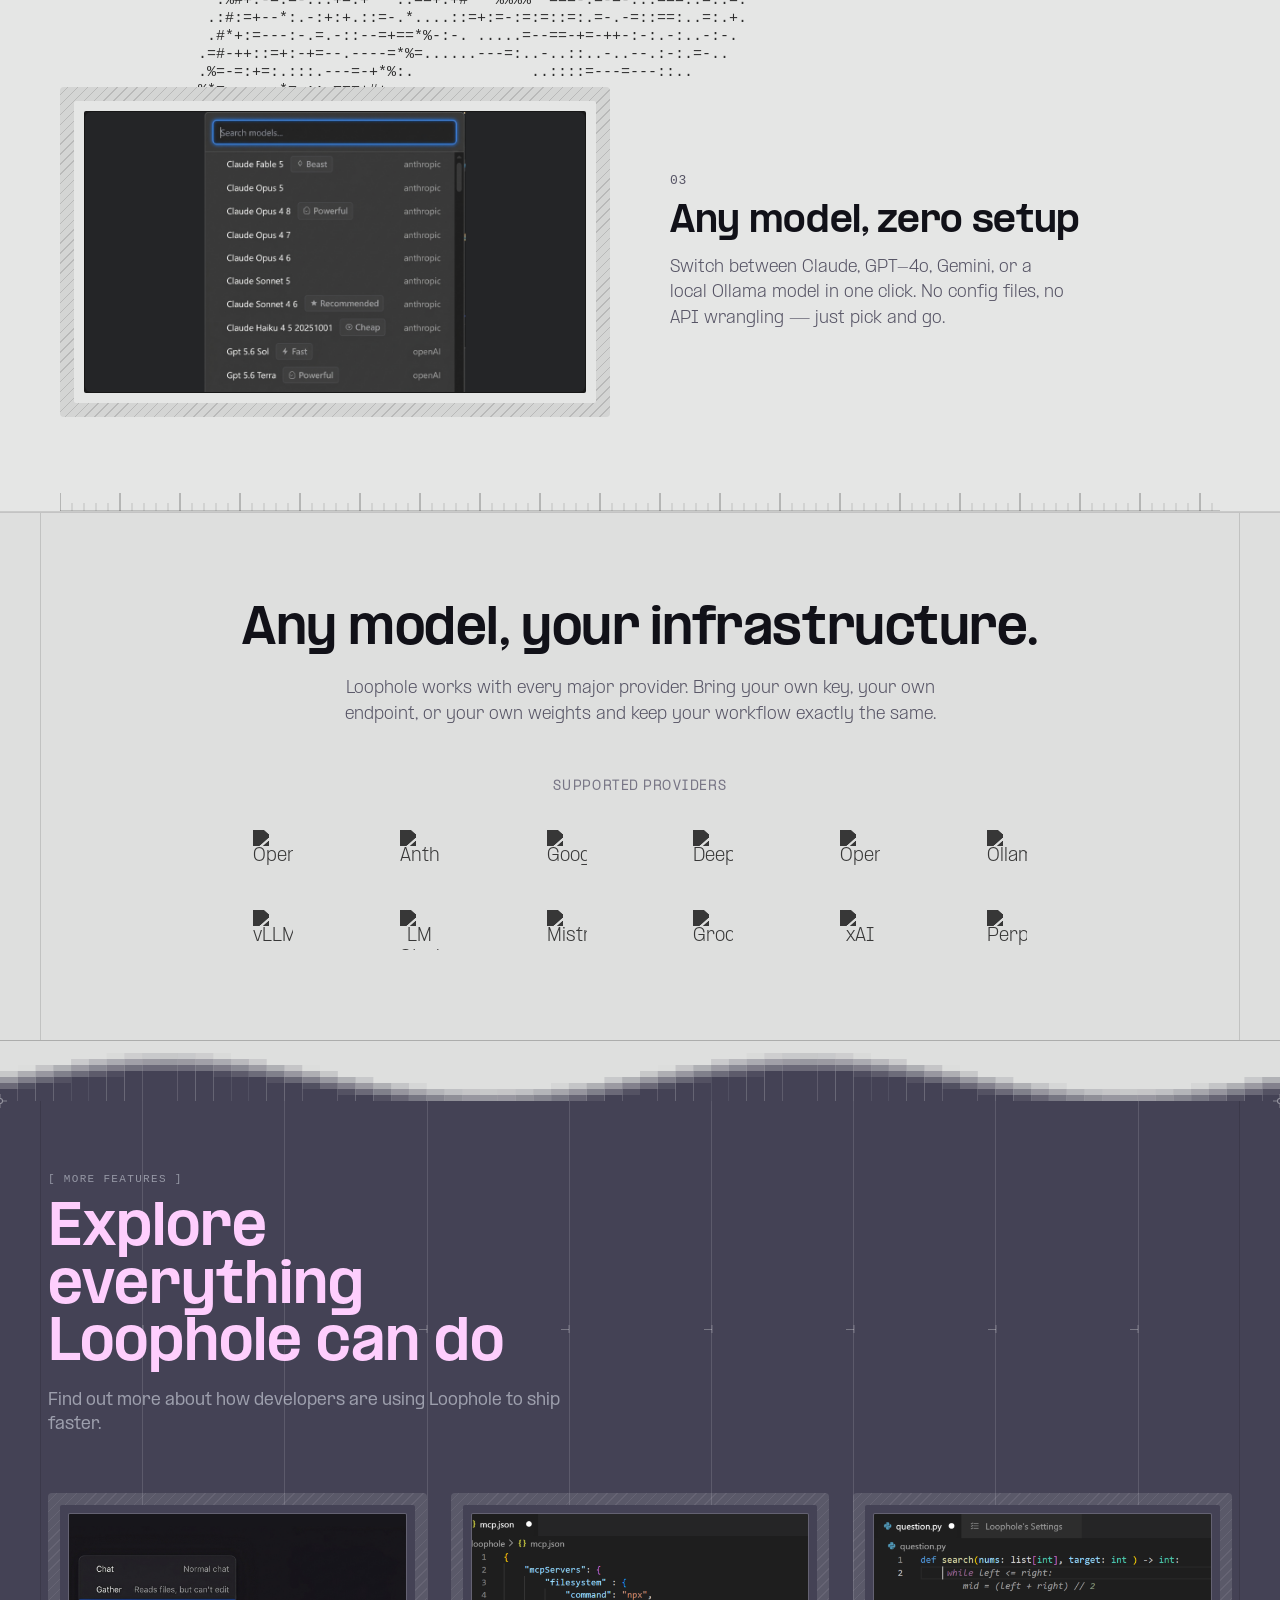
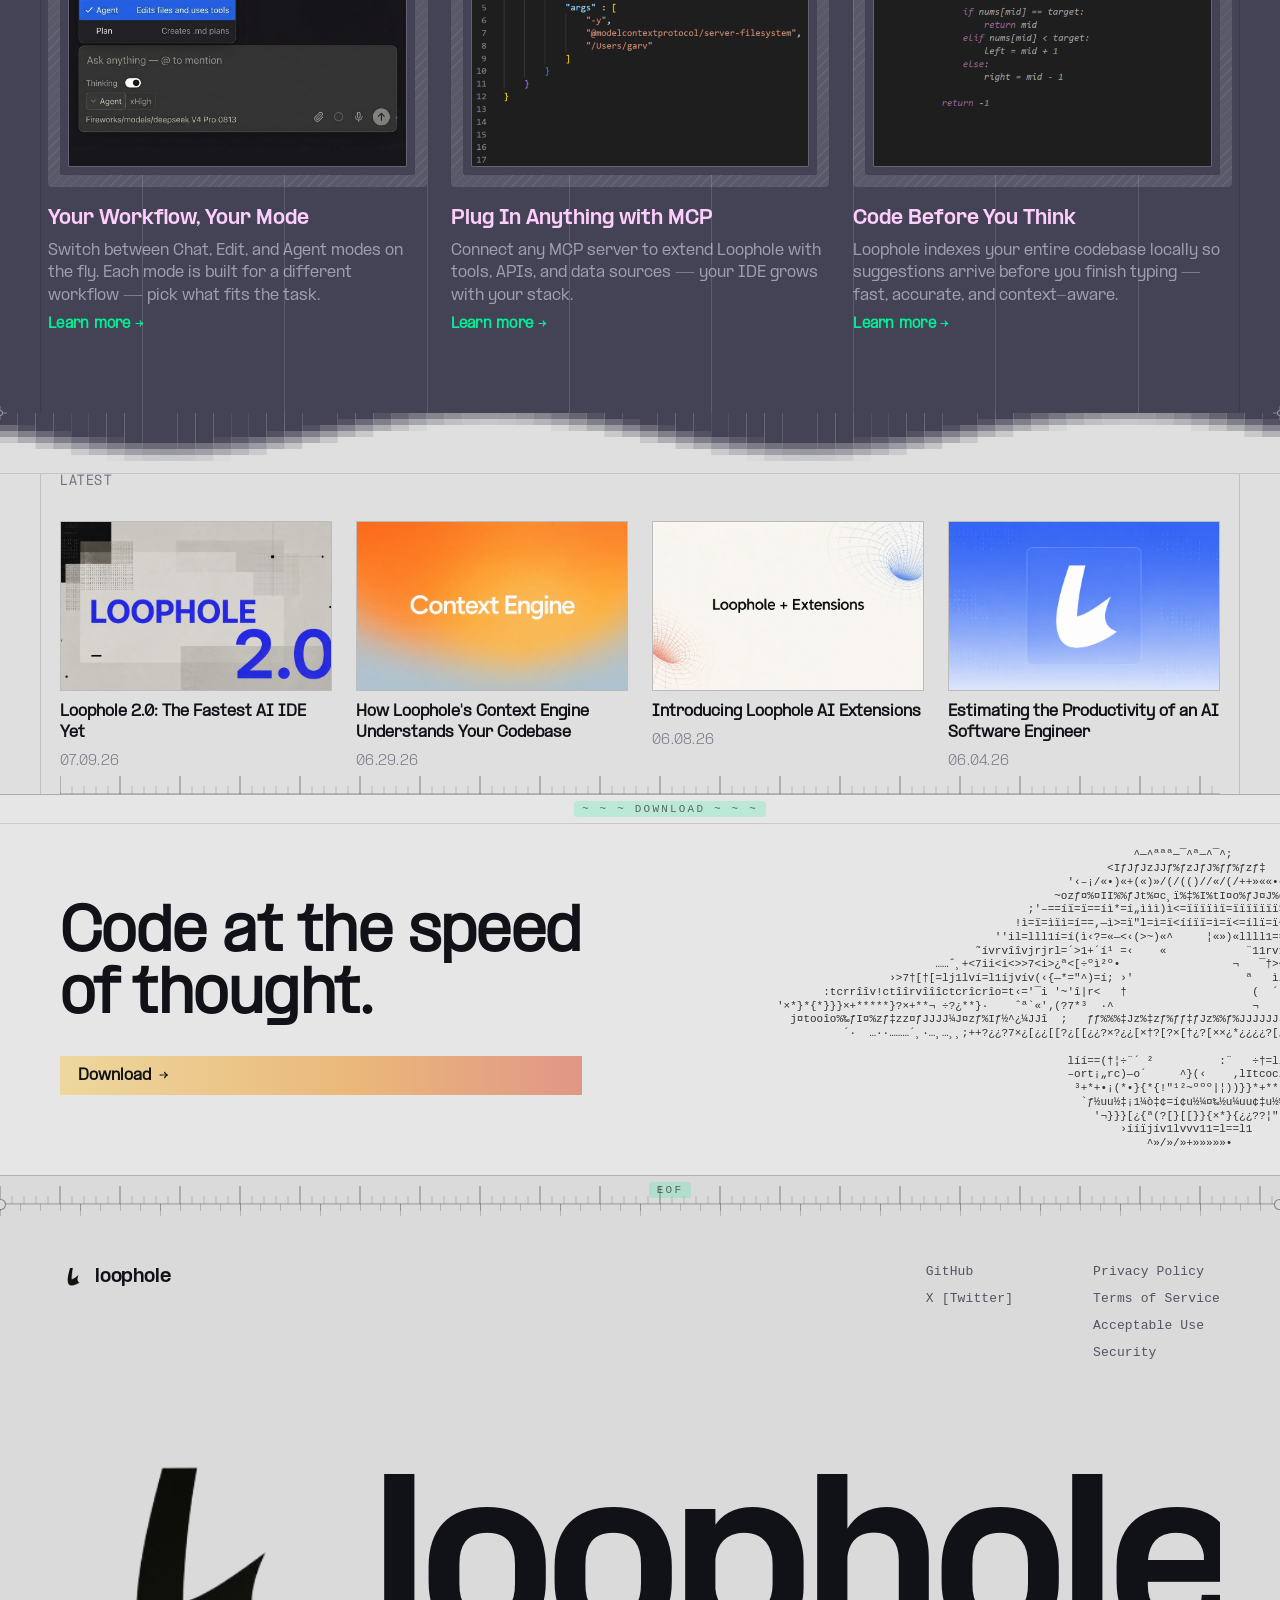
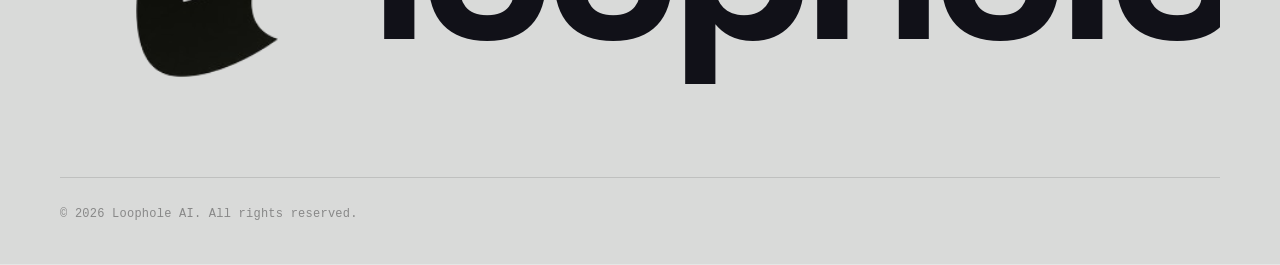
==== commit edca1d10: "checkpointv6" ====
--- a/index.html
+++ b/index.html
@@ -24,32 +24,27 @@
       <ul class="nav-links">
         <li>
           <a href="pricing.html">
-            <svg width="14" height="14" viewBox="0 0 24 24" fill="none" stroke="currentColor" stroke-width="2" stroke-linecap="round" stroke-linejoin="round"><path d="M12 2v20M17 5H9.5a3.5 3.5 0 0 0 0 7h5a3.5 3.5 0 0 1 0 7H6"/></svg>
             PRICING
           </a>
         </li>
         <li class="nav-dropdown">
           <button class="nav-dropdown-toggle" onclick="this.closest('.nav-dropdown').classList.toggle('open')">
-            <svg width="14" height="14" viewBox="0 0 24 24" fill="none" stroke="currentColor" stroke-width="1.8" stroke-linecap="round" stroke-linejoin="round"><rect x="3" y="4" width="18" height="16" rx="2"/><path d="M3 10h18M10 10v10"/></svg>
             RESOURCES
             <svg class="chevron" width="10" height="10" viewBox="0 0 24 24" fill="none" stroke="currentColor" stroke-width="2.5" stroke-linecap="round" stroke-linejoin="round"><path d="m6 9 6 6 6-6"/></svg>
           </button>
           <ul class="nav-dropdown-menu">
             <li><a href="blog.html">
-              <svg width="12" height="12" viewBox="0 0 24 24" fill="none" stroke="currentColor" stroke-width="2" stroke-linecap="round" stroke-linejoin="round"><path d="M4 6h16M4 12h16M4 18h12"/></svg>
               Blog
             </a></li>
           </ul>
         </li>
         <li>
           <a href="models.html">
-            <svg width="14" height="14" viewBox="0 0 24 24" fill="none" stroke="currentColor" stroke-width="1.8" stroke-linecap="round" stroke-linejoin="round"><path d="m12 3-1.9 5.8a2 2 0 0 1-1.3 1.3L3 12l5.8 1.9a2 2 0 0 1 1.3 1.3L12 21l1.9-5.8a2 2 0 0 1 1.3-1.3L21 12l-5.8-1.9a2 2 0 0 1-1.3-1.3z"/></svg>
             MODELS
           </a>
         </li>
         <li>
           <a href="https://github.com/loophole-ai/loophole-ide" target="_blank">
-            <svg width="14" height="14" viewBox="0 0 24 24" fill="currentColor"><path d="M12 2C6.477 2 2 6.477 2 12c0 4.418 2.865 8.166 6.839 9.489.5.092.682-.217.682-.482 0-.237-.009-.868-.013-1.703-2.782.604-3.369-1.34-3.369-1.34-.454-1.154-1.11-1.462-1.11-1.462-.908-.62.069-.608.069-.608 1.003.07 1.531 1.03 1.531 1.03.892 1.529 2.341 1.087 2.91.831.092-.646.35-1.086.636-1.336-2.22-.253-4.555-1.11-4.555-4.943 0-1.091.39-1.984 1.029-2.683-.103-.253-.446-1.27.098-2.647 0 0 .84-.269 2.75 1.025A9.578 9.578 0 0 1 12 6.836a9.59 9.59 0 0 1 2.504.337c1.909-1.294 2.747-1.025 2.747-1.025.546 1.377.203 2.394.1 2.647.64.699 1.028 1.592 1.028 2.683 0 3.842-2.339 4.687-4.566 4.935.359.309.678.919.678 1.852 0 1.336-.012 2.415-.012 2.743 0 .267.18.578.688.48C19.138 20.163 22 16.418 22 12c0-5.523-4.477-10-10-10z"/></svg>
             GITHUB
           </a>
         </li>
@@ -66,18 +61,18 @@
     </nav>
 
     <div class="mobile-menu" id="mobileMenu">
-      <a href="pricing.html"><svg width="14" height="14" viewBox="0 0 24 24" fill="none" stroke="currentColor" stroke-width="2"><path d="M12 2v20M17 5H9.5a3.5 3.5 0 0 0 0 7h5a3.5 3.5 0 0 1 0 7H6"/></svg> PRICING</a>
+      <a href="pricing.html">PRICING</a>
       <div class="mob-dropdown">
         <button class="mob-dropdown-toggle" onclick="this.parentElement.classList.toggle('open')">
-          <span><svg width="14" height="14" viewBox="0 0 24 24" fill="none" stroke="currentColor" stroke-width="1.8"><rect x="3" y="4" width="18" height="16" rx="2"/><path d="M3 10h18M10 10v10"/></svg> RESOURCES</span>
+          <span>RESOURCES</span>
           <svg class="mob-chevron" width="10" height="10" viewBox="0 0 24 24" fill="none" stroke="currentColor" stroke-width="2.5" stroke-linecap="round" stroke-linejoin="round"><path d="m6 9 6 6 6-6"/></svg>
         </button>
         <div class="mob-dropdown-menu">
-          <a href="blog.html"><svg width="12" height="12" viewBox="0 0 24 24" fill="none" stroke="currentColor" stroke-width="2" stroke-linecap="round" stroke-linejoin="round"><path d="M4 6h16M4 12h16M4 18h12"/></svg> Blog</a>
-        </div>
-      </div>
-      <a href="models.html"><svg width="14" height="14" viewBox="0 0 24 24" fill="none" stroke="currentColor" stroke-width="1.8"><path d="m12 3-1.9 5.8a2 2 0 0 1-1.3 1.3L3 12l5.8 1.9a2 2 0 0 1 1.3 1.3L12 21l1.9-5.8a2 2 0 0 1 1.3-1.3L21 12l-5.8-1.9a2 2 0 0 1-1.3-1.3z"/></svg> MODELS</a>
-      <a href="https://github.com/loophole-ai/loophole-ide" target="_blank"><svg width="14" height="14" viewBox="0 0 24 24" fill="currentColor"><path d="M12 2C6.477 2 2 6.477 2 12c0 4.418 2.865 8.166 6.839 9.489.5.092.682-.217.682-.482 0-.237-.009-.868-.013-1.703-2.782.604-3.369-1.34-3.369-1.34-.454-1.154-1.11-1.462-1.11-1.462-.908-.62.069-.608.069-.608 1.003.07 1.531 1.03 1.531 1.03.892 1.529 2.341 1.087 2.91.831.092-.646.35-1.086.636-1.336-2.22-.253-4.555-1.11-4.555-4.943 0-1.091.39-1.984 1.029-2.683-.103-.253-.446-1.27.098-2.647 0 0 .84-.269 2.75 1.025A9.578 9.578 0 0 1 12 6.836a9.59 9.59 0 0 1 2.504.337c1.909-1.294 2.747-1.025 2.747-1.025.546 1.377.203 2.394.1 2.647.64.699 1.028 1.592 1.028 2.683 0 3.842-2.339 4.687-4.566 4.935.359.309.678.919.678 1.852 0 1.336-.012 2.415-.012 2.743 0 .267.18.578.688.48C19.138 20.163 22 16.418 22 12c0-5.523-4.477-10-10-10z"/></svg> GITHUB</a>
+          <a href="blog.html">Blog</a>
+        </div>
+      </div>
+      <a href="models.html">MODELS</a>
+      <a href="https://github.com/loophole-ai/loophole-ide" target="_blank">GITHUB</a>
       <div class="mob-download">
         <a href="https://github.com/loophole-ai/loophole-ide/releases" class="btn-signup">Download</a>
       </div>
--- a/css/global.css
+++ b/css/global.css
@@ -62,13 +62,13 @@
 
 nav {
   position: relative;
-  background: var(--nav-bg);
+  background: #1b1b1b;
   display: flex;
   align-items: center;
   justify-content: space-between;
   padding: 0 24px;
   height: 64px;
-  border-bottom: 1px solid var(--line);
+  border-bottom: 1px solid rgba(255, 255, 255, 0.1);
 }
 
 .brand {
@@ -78,10 +78,21 @@
   font-family: 'Loophole Bold', sans-serif;
   font-weight: 700;
   font-size: 22px;
-  color: #242230;
+  color: #ffffff;
   letter-spacing: -0.01em;
   padding-right: 24px;
   height: 100%;
+  position: relative;
+}
+
+.brand::after {
+  content: '';
+  position: absolute;
+  top: 0;
+  bottom: 0;
+  right: 0;
+  width: 1px;
+  background: rgba(255, 255, 255, 0.1);
 }
 
 .brand .mark {
@@ -92,7 +103,7 @@
   justify-content: center;
 }
 .brand .mark svg,
-.brand .mark img { display: block; width: 30px; height: 30px; filter: invert(1); }
+.brand .mark img { display: block; width: 30px; height: 30px; }
 
 .footer-brand .mark svg,
 .footer-brand .mark img { display: block; width: 26px; height: 26px; filter: invert(1); }
@@ -117,7 +128,7 @@
   display: inline-flex;
   align-items: center;
   gap: 6px;
-  color: var(--nav-text);
+  color: #ffffff;
   text-decoration: none;
   font-size: 12.5px;
   font-weight: 600;
@@ -128,7 +139,7 @@
 }
 
 .nav-links a:hover {
-  color: var(--nav-text-hover);
+  color: rgba(255, 255, 255, 0.7);
 }
 
 .nav-links a svg {
@@ -152,8 +163,27 @@
 .cta-group {
   display: inline-flex;
   align-items: center;
-  height: 38px;
-  filter: drop-shadow(0 2px 5px rgba(0, 0, 0, 0.08));
+  height: 64px;
+  position: relative;
+  padding: 0 16px;
+}
+
+.cta-group::before,
+.cta-group::after {
+  content: '';
+  position: absolute;
+  top: 0;
+  bottom: 0;
+  width: 1px;
+  background: rgba(255, 255, 255, 0.1);
+}
+
+.cta-group::before {
+  left: 0;
+}
+
+.cta-group::after {
+  right: 0;
 }
 
 .btn-contact {
@@ -181,22 +211,22 @@
 .btn-signup {
   font-family: 'Loophole Medium', sans-serif;
   font-weight: 600;
-  font-size: 13.5px;
-  color: #111118;
-  background: var(--nav-btn-accent);
+  font-size: 12.5px;
+  color: #ffffff;
+  background: transparent;
   text-decoration: none;
-  padding: 10px 28px 10px 24px;
-  height: 38px;
+  padding: 0;
+  height: auto;
   display: inline-flex;
   align-items: center;
   justify-content: center;
-  clip-path: polygon(14px 0, calc(100% - 14px) 0, 100% 50%, calc(100% - 14px) 100%, 0 100%);
-  transition: background-color 0.2s ease, transform 0.15s ease;
-  z-index: 2;
+  letter-spacing: 0.06em;
+  text-transform: uppercase;
+  transition: color 0.18s ease;
 }
 
 .btn-signup:hover {
-  background: var(--nav-btn-accent-hover);
+  color: rgba(255, 255, 255, 0.7);
 }
 
 .hamburger {
@@ -214,7 +244,7 @@
   display: block;
   width: 22px;
   height: 2px;
-  background: var(--nav-text-hover);
+  background: #ffffff;
   transition: transform 0.25s ease, opacity 0.15s ease;
 }
 
@@ -231,8 +261,11 @@
   .nav-links { display: none; }
   .brand {
     font-size: 18px;
-    padding-right: 0;
+    padding-right: 10px;
     flex-shrink: 0;
+  }
+  .brand::after {
+    right: -10px;
   }
   .cta-group {
     display: none;
@@ -246,9 +279,9 @@
 .mobile-menu {
   display: none;
   flex-direction: column;
-  background: var(--nav-bg);
-  border-top: 1px solid var(--line);
-  border-bottom: 1px solid var(--line);
+  background: #1b1b1b;
+  border-top: 1px solid rgba(255, 255, 255, 0.1);
+  border-bottom: none;
   overflow: hidden;
   max-height: 0;
   transition: max-height 0.35s ease, opacity 0.3s ease;
@@ -257,23 +290,30 @@
 .mobile-menu.open { max-height: 700px; opacity: 1; }
 @media (max-width: 990px) { .mobile-menu { display: flex; } }
 .mobile-menu a {
-  color: var(--nav-text-hover);
+  color: #ffffff;
   text-decoration: none;
   font-size: 14px;
   font-weight: 600;
   letter-spacing: 0.05em;
   text-transform: uppercase;
   padding: 16px 20px;
-  border-bottom: 1px solid var(--line);
+  border-bottom: 1px solid rgba(255, 255, 255, 0.1);
   display: flex;
   align-items: center;
   gap: 10px;
 }
-.mobile-menu a:active { background: rgba(0, 0, 0, 0.04); }
+
+.mobile-menu a:last-of-type {
+  border-bottom: none;
+}
+
+.mobile-menu a:active { background: rgba(255, 255, 255, 0.04); }
 .mobile-menu .mob-download {
   padding: 16px 20px;
   display: flex;
   gap: 12px;
+  border-top: 1px solid rgba(255, 255, 255, 0.1);
+  border-bottom: 1px solid rgba(255, 255, 255, 0.1);
 }
 .mobile-menu .mob-download .btn-contact,
 .mobile-menu .mob-download .btn-signup {
@@ -288,11 +328,12 @@
 
 .announce {
   position: relative;
+  width: 100%;
   background: #1b1b1b;
   border: none;
-  padding: 12px 24px;
+  padding: 10px 24px;
   text-align: center;
-  font-size: 16px;
+  font-size: 14px;
   font-family: 'Loophole Medium', sans-serif;
   font-weight: 600;
   letter-spacing: 0.01em;
@@ -300,7 +341,8 @@
   display: flex;
   align-items: center;
   justify-content: center;
-  white-space: nowrap;
+  box-sizing: border-box;
+  z-index: 90;
 }
 
 .announce-inner {
@@ -332,11 +374,10 @@
 }
 
 .announce a {
-  color: #111118;
+  color: #ffffff;
   text-decoration: underline;
   text-underline-offset: 3px;
   font-weight: 700;
-  margin-left: 2px;
   transition: opacity 0.2s ease;
 }
 
@@ -513,7 +554,7 @@
   display: inline-flex;
   align-items: center;
   gap: 6px;
-  color: var(--nav-text);
+  color: #ffffff;
   font-size: 12.5px;
   font-weight: 600;
   letter-spacing: 0.06em;
@@ -523,7 +564,7 @@
 }
 
 .nav-dropdown-toggle:hover {
-  color: var(--nav-text-hover);
+  color: rgba(255, 255, 255, 0.7);
 }
 
 .nav-dropdown-toggle .chevron {
@@ -536,7 +577,7 @@
 
 .mob-dropdown {
   width: 100%;
-  border-bottom: 1px solid var(--line);
+  border-bottom: 1px solid rgba(255, 255, 255, 0.1);
 }
 
 .mob-dropdown-toggle {
@@ -553,7 +594,7 @@
   font-weight: 600;
   letter-spacing: 0.05em;
   text-transform: uppercase;
-  color: var(--nav-text-hover);
+  color: #ffffff;
   box-sizing: border-box;
 }
 
@@ -591,7 +632,7 @@
   font-weight: 600;
   letter-spacing: 0.05em;
   text-transform: uppercase;
-  color: var(--nav-text-hover);
+  color: #ffffff;
   text-decoration: none;
   border-bottom: none;
   opacity: 0.65;
@@ -608,12 +649,14 @@
   gap: 18px;
   margin-top: 60px;
   margin-bottom: 40px;
+  overflow: hidden;
 }
 
 .footer-logo img {
   width: 310px;
   height: 310px;
   filter: invert(1);
+  flex-shrink: 0;
 }
 
 .footer-logo-text {
@@ -622,4 +665,29 @@
   font-size: 200px;
   color: #111118;
   letter-spacing: -0.03em;
+}
+
+@media (max-width: 860px) {
+  .footer-logo-section {
+    flex-direction: column;
+    gap: 8px;
+    margin-top: 40px;
+    margin-bottom: 28px;
+    width: 100%;
+    box-sizing: border-box;
+    overflow: hidden;
+  }
+
+  .footer-logo img {
+    width: min(50vw, 160px);
+    height: min(50vw, 160px);
+  }
+
+  .footer-logo-text {
+    font-size: clamp(32px, calc((100vw - 40px) / 6.5), 120px);
+    white-space: nowrap;
+    display: block;
+    max-width: 100%;
+    overflow: hidden;
+  }
 }
